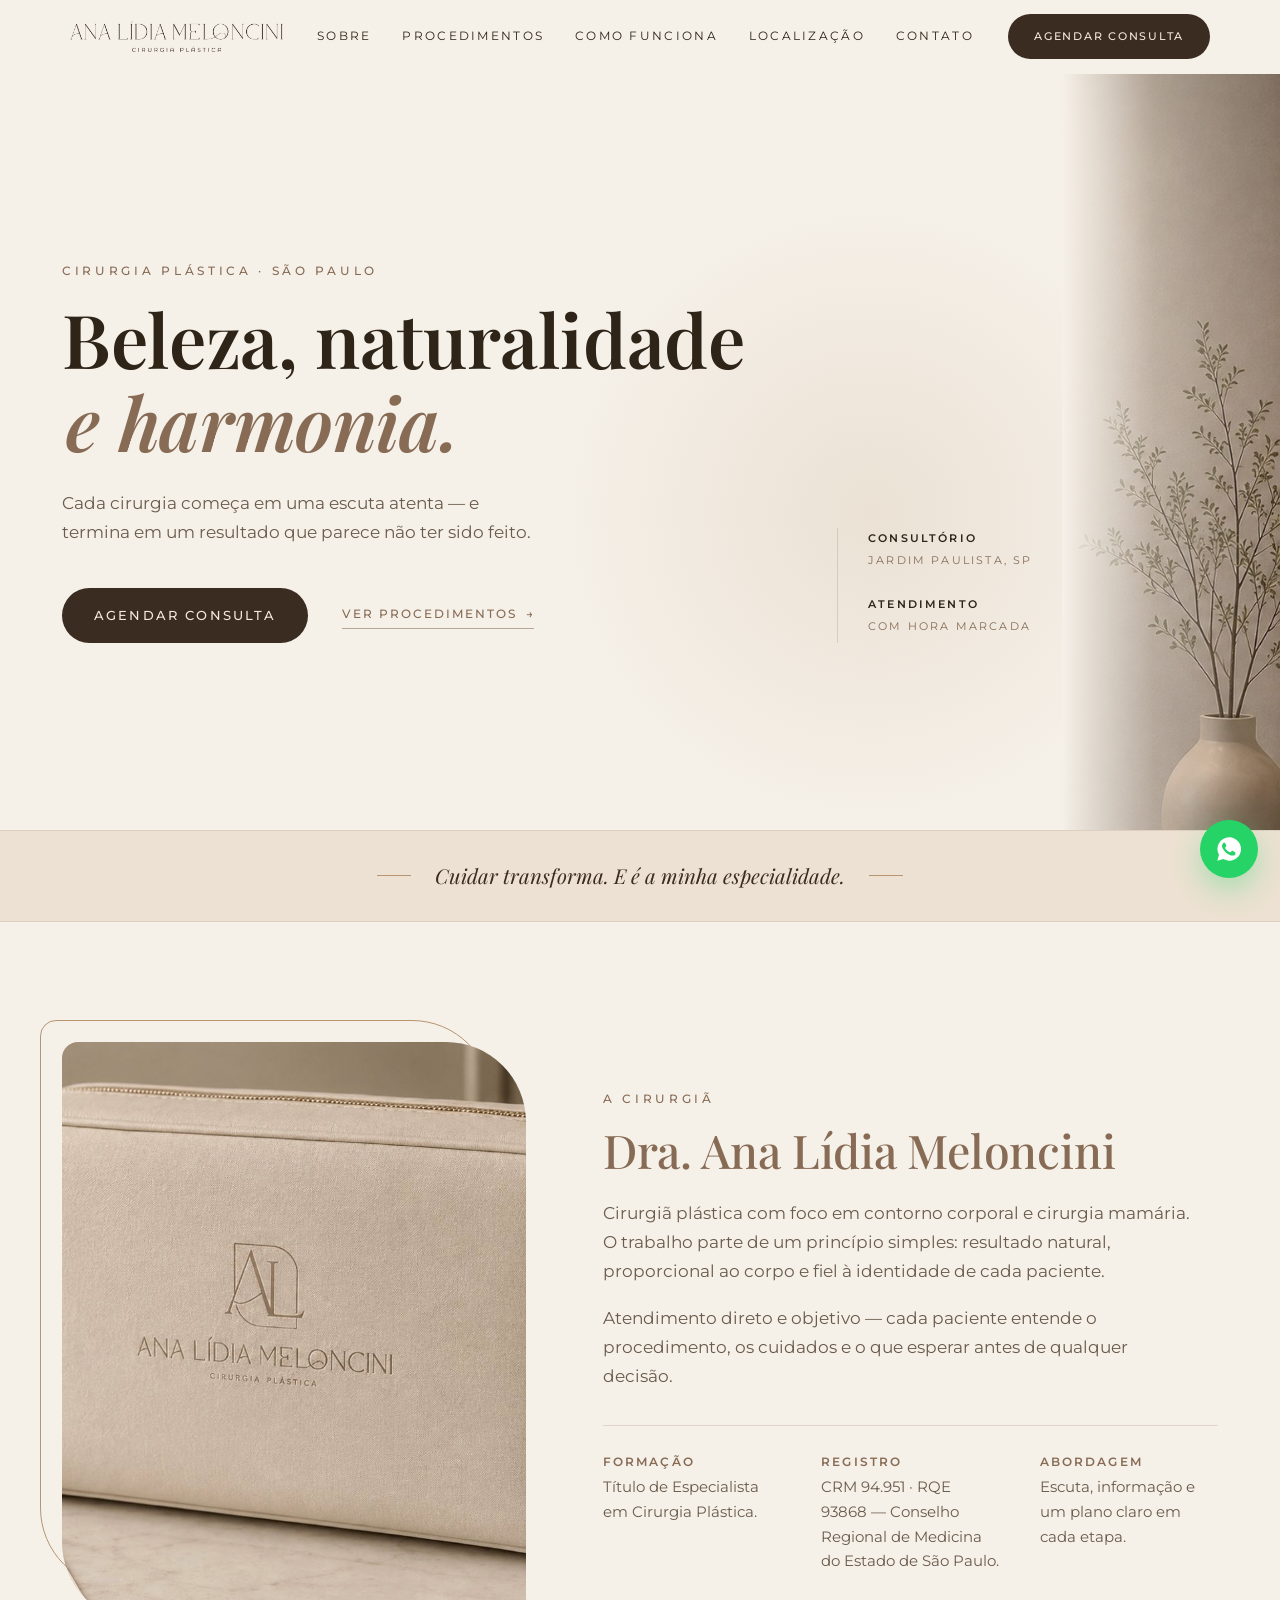
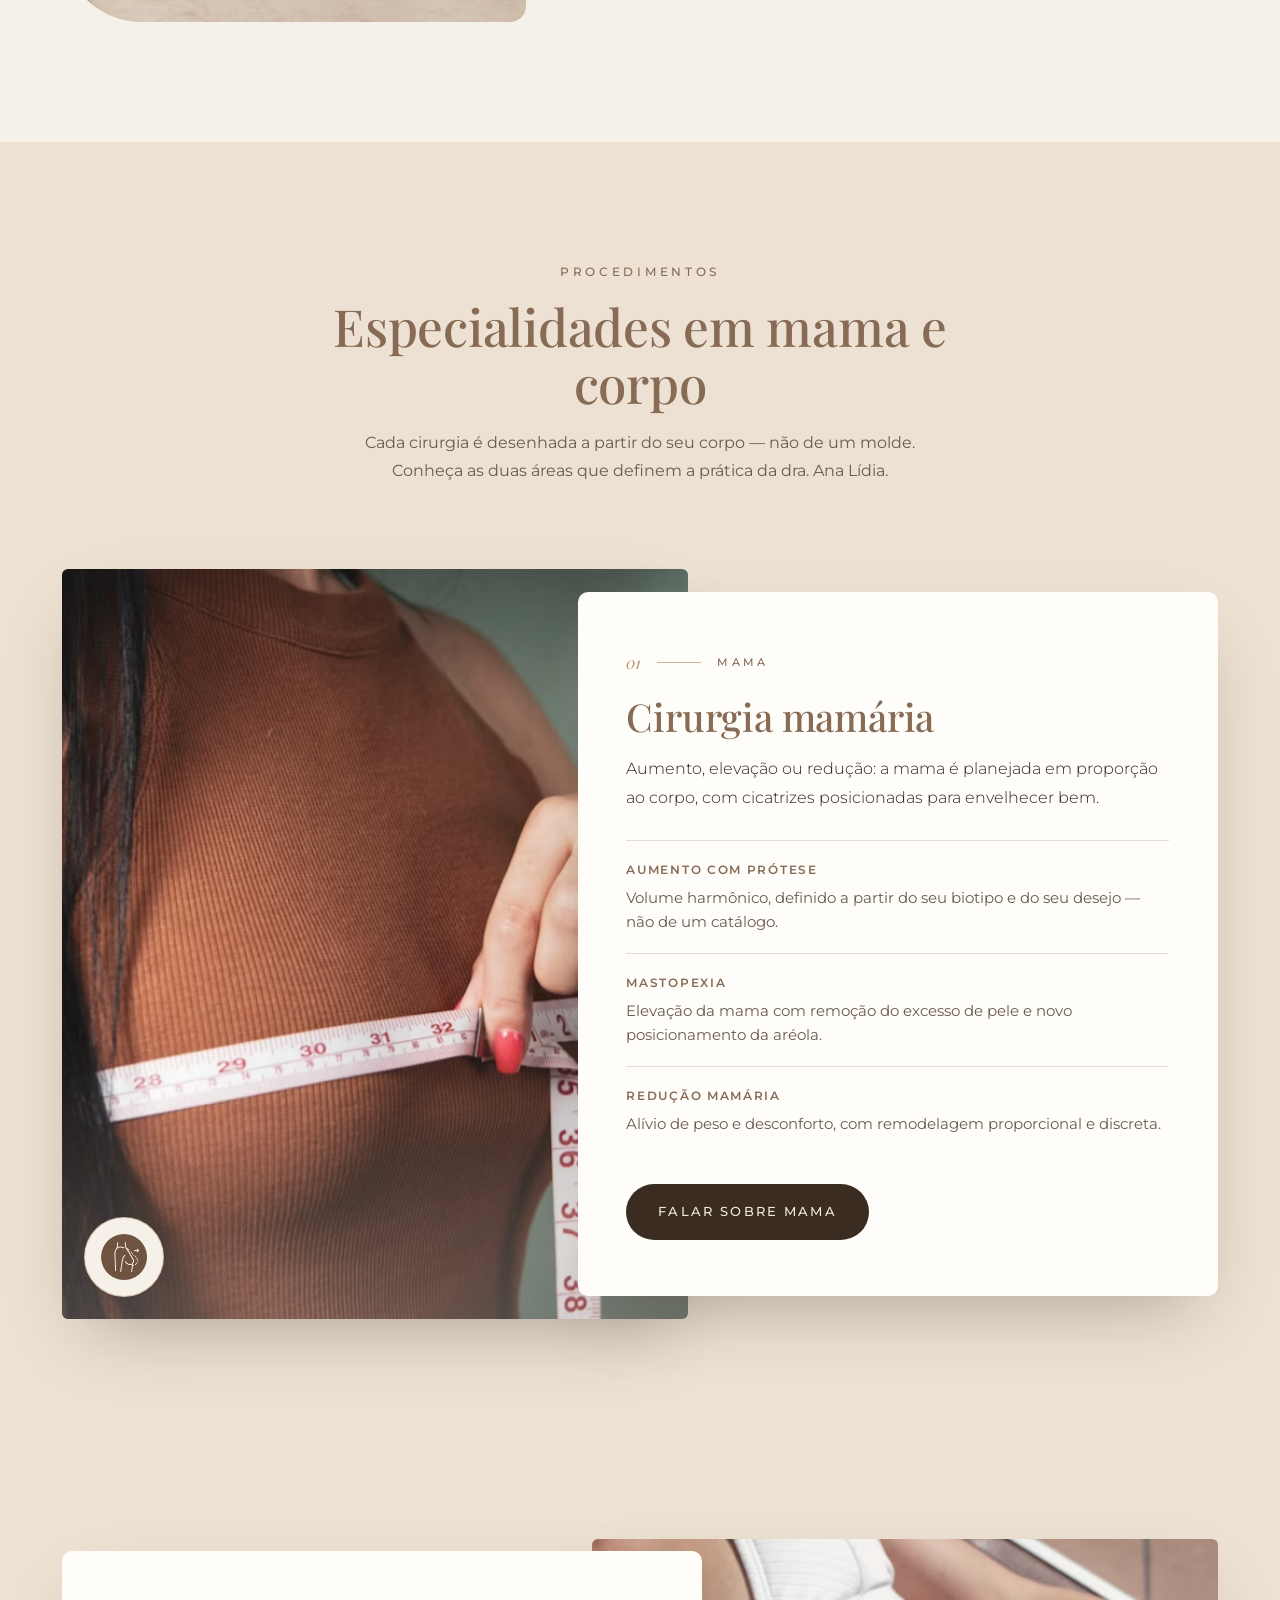
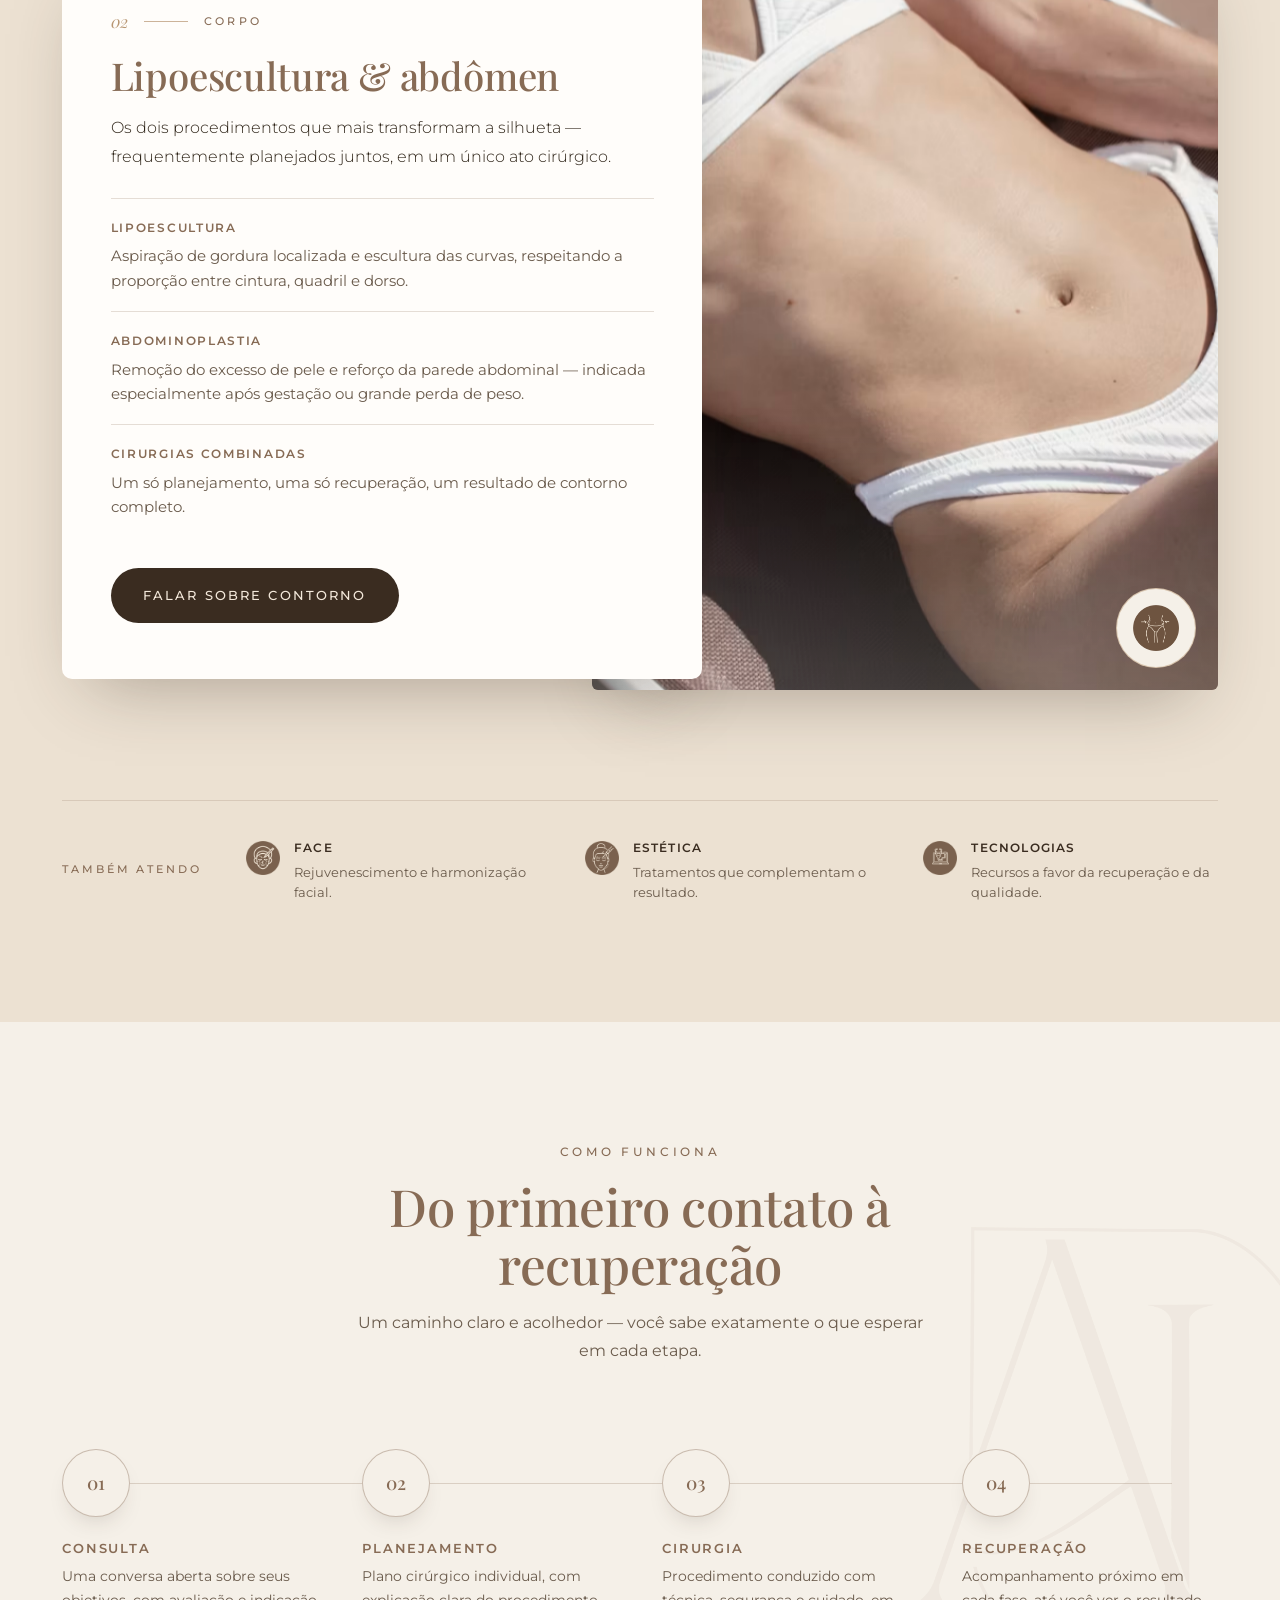
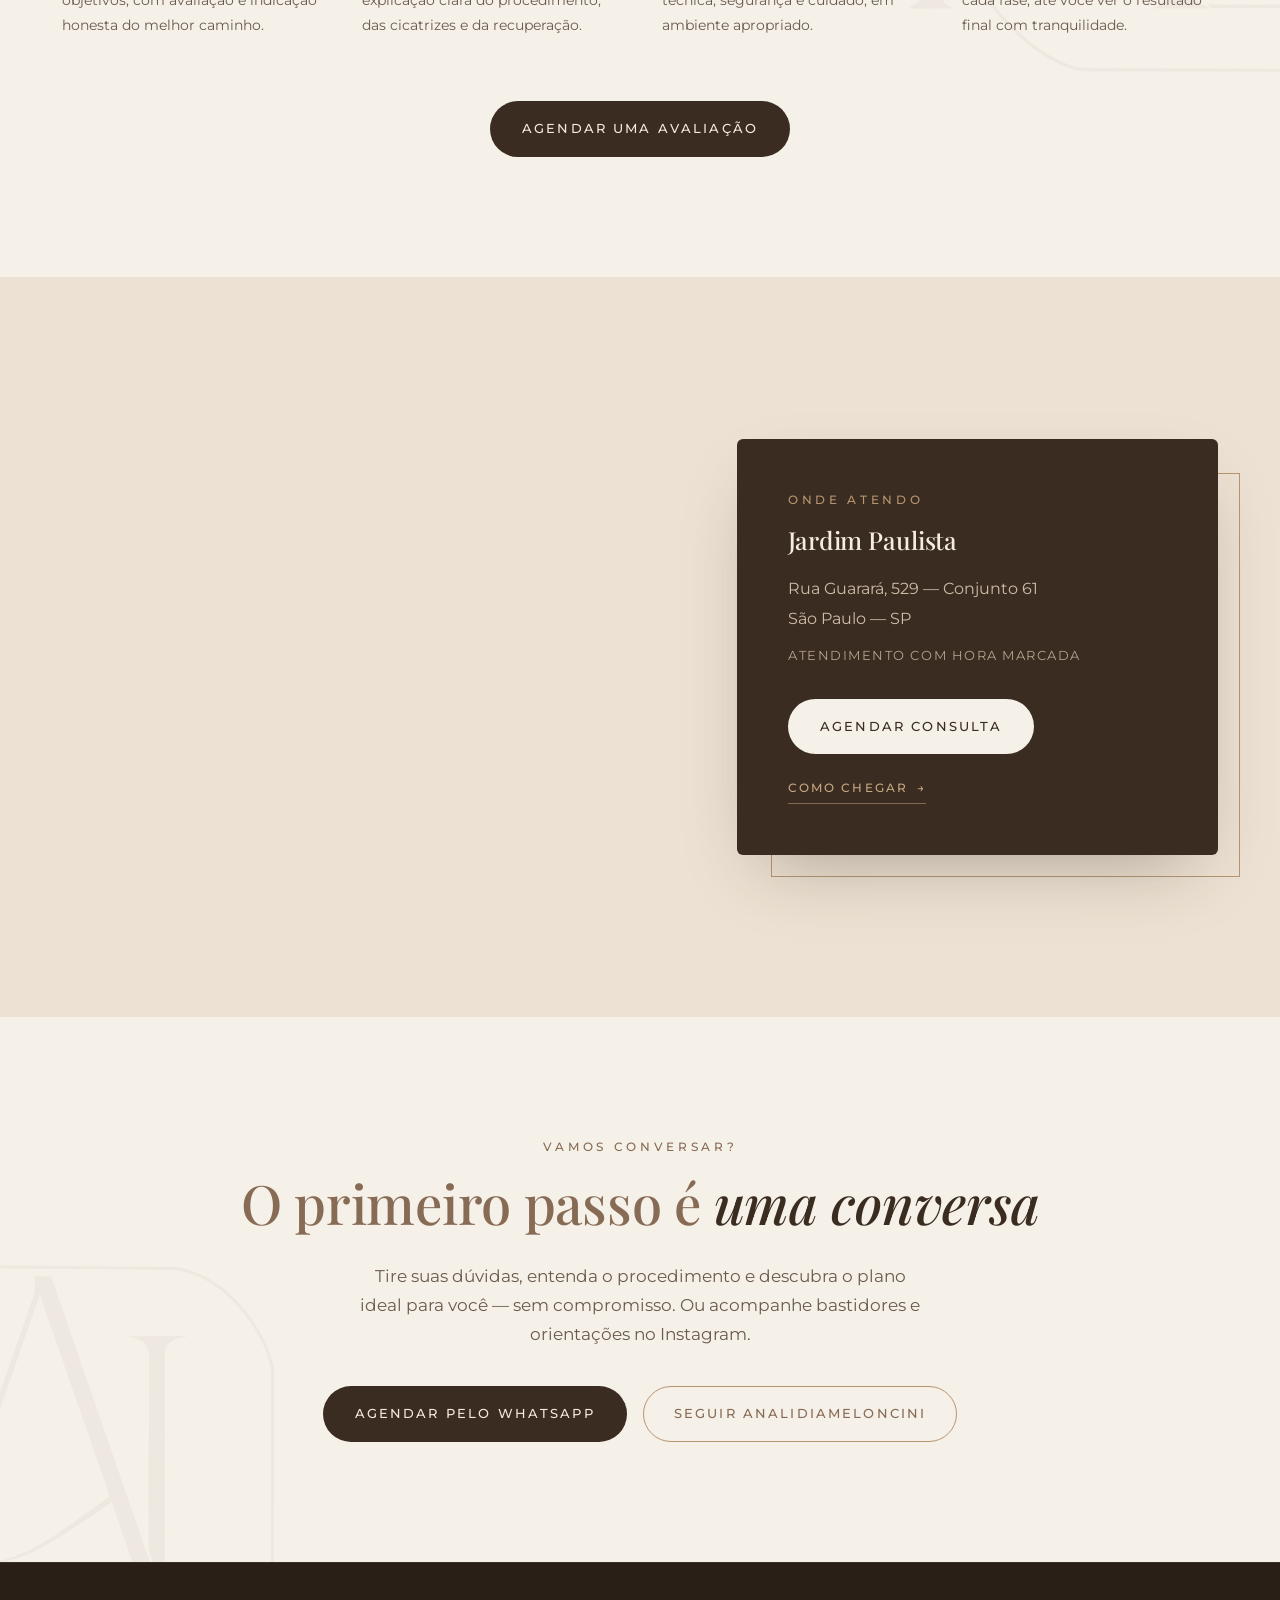
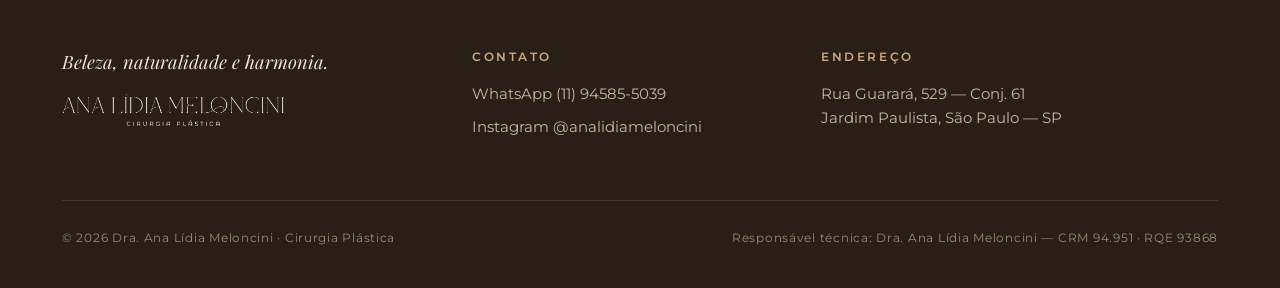
==== index.html @ 3f5dfcae "Adição de imagens" ====
<!DOCTYPE html>
<html lang="pt-BR">
<head>
<meta charset="UTF-8" />
<meta name="viewport" content="width=device-width, initial-scale=1" />
<title>Dra. Ana Lídia Meloncini — Cirurgia Plástica</title>
<meta name="description" content="Cirurgia plástica em São Paulo com foco em naturalidade. Mama, contorno corporal e lipoescultura. Agende sua consulta pelo WhatsApp." />
<meta property="og:title" content="Dra. Ana Lídia Meloncini — Cirurgia Plástica" />
<meta property="og:description" content="Cirurgia mamária, contorno corporal e lipoescultura com naturalidade e harmonia. Jardim Paulista, São Paulo." />

<link rel="preconnect" href="https://fonts.googleapis.com" />
<link rel="preconnect" href="https://fonts.gstatic.com" crossorigin />
<link href="https://fonts.googleapis.com/css2?family=Playfair+Display:ital,wght@0,400;0,500;0,600;1,400;1,500&family=Montserrat:wght@300;400;500;600&display=swap" rel="stylesheet" />

<style>
  /* ============================================================
     PALETA — oficiais + apoio tonal
     cream  #F5F0E8   |   taupe  #876B55   |   espresso  #3A2C20
     linen  #ECE1D2   |   sand   #E3D3C0   |   gold  #B79571
     ============================================================ */
  :root{
    --cream:#F5F0E8;
    --taupe:#876B55;
    --espresso:#3A2C20;
    --espresso-deep:#2A1F16;
    --linen:#ECE1D2;
    --sand:#E3D3C0;
    --gold:#B79571;
    --gold-soft:#CBA981;
    --ink:#2E2418;
    --ink-soft:#6A5B4C;
    --card:#FFFDFA;
    --line:rgba(135,107,85,.22);
    --hairline:rgba(135,107,85,.2);
    --max:1220px;
    --rail:clamp(150px,17vw,250px);
    --serif:"Playfair Display",Georgia,"Times New Roman",serif;
    --sans:"Montserrat","Helvetica Neue",Arial,sans-serif;
    --shadow:0 30px 70px -28px rgba(58,44,32,.38);
  }
  *,*::before,*::after{box-sizing:border-box;margin:0;padding:0}
  html{scroll-behavior:smooth}
  [id]{scroll-margin-top:96px}
  body{
    background:var(--cream);color:var(--ink);
    font-family:var(--sans);font-weight:400;font-size:16.5px;line-height:1.75;
    -webkit-font-smoothing:antialiased;overflow-x:hidden;
  }
  img{max-width:100%;display:block}
  a{color:inherit;text-decoration:none}
  ::selection{background:rgba(183,149,113,.35)}
  h1,h2,h3{font-family:var(--serif);font-weight:500;line-height:1.12;letter-spacing:-.005em}
  .wrap{max-width:var(--max);margin:0 auto;padding:0 32px}
  section{position:relative;padding:120px 0}
  @media(max-width:860px){section{padding:84px 0}}

  /* ---------- Eyebrows & section heads ---------- */
  .eyebrow{
    font-weight:500;font-size:.72rem;letter-spacing:.32em;text-transform:uppercase;
    color:var(--taupe);display:block;margin-bottom:16px;
  }
  .section-head{text-align:center;max-width:680px;margin:0 auto 84px}
  .section-head h2{font-size:clamp(2.1rem,4.4vw,3.2rem);color:var(--taupe);margin-bottom:16px}
  .section-head p{color:var(--ink-soft);font-size:1rem;max-width:54ch;margin:0 auto}

  /* ---------- Botões ---------- */
  .btn{
    display:inline-flex;align-items:center;gap:10px;cursor:pointer;border:0;
    font-family:var(--sans);font-weight:500;font-size:.84rem;letter-spacing:.16em;
    text-transform:uppercase;padding:16px 32px;border-radius:40px;
    transition:background .22s ease,color .22s ease,transform .22s ease,box-shadow .22s ease,border-color .22s ease;
  }
  .btn-primary{background:var(--espresso);color:#F3E8DA}
  .btn-primary:hover{background:var(--espresso-deep);transform:translateY(-2px);box-shadow:0 14px 28px -16px rgba(58,44,32,.5)}
  .btn-primary:focus-visible{outline:3px solid var(--taupe);outline-offset:3px}
  .btn-outline{background:transparent;color:var(--taupe);border:1px solid var(--gold);padding:15px 30px}
  .btn-outline:hover{background:var(--taupe);color:#fff;border-color:var(--taupe)}
  .btn-outline:focus-visible{outline:3px solid var(--espresso);outline-offset:3px}
  .btn-light{background:var(--cream);color:var(--espresso)}
  .btn-light:hover{background:#fff;transform:translateY(-2px)}
  .btn-light:focus-visible{outline:3px solid var(--gold);outline-offset:3px}

  /* ---------- Header (estilo index) ---------- */
  header{
    position:sticky;top:0;z-index:120;
    background:rgba(245,240,232,.86);backdrop-filter:blur(12px);
    border-bottom:1px solid transparent;transition:border-color .3s ease,background .3s ease;
  }
  header.stuck{border-bottom-color:var(--line);background:rgba(245,240,232,.95)}
  .header-inner{
    max-width:var(--max);margin:0 auto;padding:14px clamp(22px,5vw,40px);
    display:flex;align-items:center;justify-content:space-between;gap:24px;
  }
  .brand img{height:clamp(26px,2.4vw,32px);width:auto}
  .nav{display:flex;gap:clamp(20px,2.4vw,34px);align-items:center}
  .nav a{font-size:.72rem;letter-spacing:.2em;text-transform:uppercase;color:var(--ink);padding:8px 0;position:relative}
  .nav a::after{content:"";position:absolute;left:0;bottom:2px;height:1px;width:0;background:var(--taupe);transition:width .28s ease}
  .nav a:hover::after,.nav a:focus-visible::after{width:100%}
  .header-cta{padding:13px 26px;font-size:.68rem}
  .burger{
    display:none;width:44px;height:44px;background:none;border:0;cursor:pointer;
    align-items:center;justify-content:center;flex-direction:column;gap:6px;
  }
  .burger span{display:block;width:22px;height:1px;background:var(--ink);transition:transform .3s ease,opacity .3s ease}
  body.menu-open .burger span:nth-child(1){transform:translateY(3.5px) rotate(45deg)}
  body.menu-open .burger span:nth-child(2){opacity:0}
  body.menu-open .burger span:nth-child(3){transform:translateY(-3.5px) rotate(-45deg)}

  .menu{
    position:fixed;inset:0;z-index:110;background:var(--cream);
    display:flex;flex-direction:column;justify-content:center;gap:6px;
    padding:0 clamp(28px,8vw,60px);
    opacity:0;visibility:hidden;transform:translateY(-12px);
    transition:opacity .32s ease,transform .32s ease,visibility .32s;
  }
  body.menu-open{overflow:hidden}
  body.menu-open .wa{opacity:0;pointer-events:none}
  body.menu-open .menu{opacity:1;visibility:visible;transform:none}
  .menu a{font-family:var(--serif);font-size:2.1rem;color:var(--ink);padding:10px 0;border-bottom:1px solid var(--line)}
  .menu a.btn{
    font-family:var(--sans);font-size:.74rem;border-bottom:0;
    margin-top:34px;align-self:flex-start;color:#F3E9DC;
  }
  @media(max-width:1080px){
    .nav,.header-cta{display:none}
    .burger{display:flex}
  }

  /* ============================================================
     HERO — atenção no headline, foto abrindo, sem CRM competindo
     ============================================================ */
  /* ============================================================
     HERO — tipográfica com faixa de imagem à direita (estilo index)
     ============================================================ */
  .hero{
    padding:clamp(76px,9vw,120px) 0 clamp(76px,9vw,116px);
    min-height:min(84vh,820px);display:flex;align-items:center;overflow:hidden;
  }
  .hero::before{ /* halo quente — ecoa a luz da parede do consultório */
    content:"";position:absolute;right:6%;top:14%;width:52vw;height:52vw;max-width:720px;max-height:720px;
    background:radial-gradient(circle,rgba(183,149,113,.16),transparent 66%);pointer-events:none;
  }
  .hero .wrap{width:100%;position:relative;z-index:2}
  /* reserva espaço para a faixa de imagem apenas onde ela existe */
  @media(min-width:1121px){
    .hero .wrap{padding-right:max(40px,calc(640px + var(--rail) - 50vw))}
  }
  .hero-grid{display:grid;grid-template-columns:1fr auto;gap:clamp(32px,6vw,80px);align-items:end}
  .hero h1{font-size:clamp(2.8rem,5.8vw,4.9rem);font-weight:600;margin-bottom:26px}
  .hero h1 .l2{display:block;padding-left:.06em}
  .hero h1 em{font-style:italic;color:var(--taupe)}
  .hero .lead{font-size:1.05rem;color:var(--ink-soft);max-width:44ch;margin-bottom:40px}
  .hero-actions{display:flex;gap:clamp(20px,3vw,34px);flex-wrap:wrap;align-items:center}
  .hero .link{
    display:inline-flex;align-items:center;gap:9px;font-size:.76rem;font-weight:500;
    letter-spacing:.16em;text-transform:uppercase;color:var(--taupe);
    padding-bottom:4px;border-bottom:1px solid rgba(135,107,85,.55);
    transition:gap .24s ease,color .24s ease;
  }
  .hero .link:hover{gap:15px;color:var(--ink)}
  .hero .link:focus-visible{outline:2px solid var(--taupe);outline-offset:4px}

  .hero-aside{
    display:flex;flex-direction:column;gap:22px;padding-left:30px;
    border-left:1px solid var(--line);align-self:end;padding-bottom:6px;
  }
  .hero-aside div{font-size:.68rem;letter-spacing:.2em;text-transform:uppercase;color:var(--taupe);line-height:2}
  .hero-aside b{display:block;font-weight:600;color:var(--ink)}
  @media(max-width:1080px){.hero-aside{display:none}.hero-grid{grid-template-columns:1fr}}

  .hero-rail{
    position:absolute;right:0;top:0;bottom:0;width:var(--rail);z-index:1;overflow:hidden;
  }
  .hero-rail img{width:100%;height:100%;object-fit:cover;object-position:100% 50%}
  .hero-rail::after{ /* dissolve a faixa no fundo creme */
    content:"";position:absolute;inset:0;
    background:linear-gradient(90deg,var(--cream),rgba(245,240,232,.35) 42%,transparent);
  }
  @media(max-width:1120px){.hero-rail{display:none}}

  /* ============================================================
     FAIXA DE ASSINATURA — manifesto único, não stat bar
     ============================================================ */
  .signature{padding:30px 0;background:var(--linen);border-top:1px solid rgba(135,107,85,.14);border-bottom:1px solid rgba(135,107,85,.14)}
  .signature-inner{display:flex;align-items:center;justify-content:center;gap:24px;text-align:center}
  .signature-inner p{font-family:var(--serif);font-style:italic;font-size:clamp(1.05rem,1.6vw,1.28rem);color:var(--espresso);max-width:48ch;line-height:1.45}
  .signature-mark{flex:none;width:34px;height:1px;background:var(--gold)}
  @media(max-width:640px){
    .signature-inner{flex-direction:column;gap:12px}
    .signature-mark{display:none}
  }

  /* ============================================================
     A CIRURGIÃ
     ============================================================ */
  .about{display:grid;grid-template-columns:0.86fr 1.14fr;gap:clamp(36px,6vw,84px);align-items:center}
  .about-figure{position:relative}
  .about-figure img{width:100%;aspect-ratio:4/5;object-fit:cover;border-radius:1rem 5rem;filter:sepia(.06)}
  .about-figure::before{content:"";position:absolute;left:-22px;top:-22px;right:34px;bottom:34px;border:1px solid var(--gold);border-radius:1rem 5rem;z-index:-1}
  .about-body h2{font-size:clamp(2rem,4vw,2.9rem);color:var(--taupe);margin-bottom:22px}
  .about-body p{color:var(--ink-soft);margin-bottom:18px;max-width:54ch}
  .about-facts{display:grid;grid-template-columns:repeat(3,1fr);gap:26px 40px;margin-top:34px;border-top:1px solid var(--hairline);padding-top:30px}
  .about-facts h3{font-family:var(--sans);font-weight:600;font-size:.74rem;letter-spacing:.18em;text-transform:uppercase;color:var(--taupe);margin-bottom:6px}
  .about-facts p{font-size:.94rem;margin:0;line-height:1.65}
  @media(max-width:820px){
    .about{grid-template-columns:1fr;gap:48px}
    .about-figure{max-width:440px;margin:1rem auto}
    .about-figure img{width:100%;border-radius:1rem 5rem}
    .about-figure::before{left:-14px;top:-14px;right:24px;bottom:24px}
    .about-facts{grid-template-columns:1fr;gap:20px}
  }

  /* ============================================================
     ESPECIALIDADES — composição "em destaque" (Mama e Corpo):
     foto em bloco contido com sombra e o texto dentro de um card
     branco sobrepondo a imagem, como na seção "Em destaque" do
     index4. As duas categorias se espelham. Fecha com "Também atendo".
     ============================================================ */
  .procs-zone{background:var(--linen)}
  .proc{padding:110px 0}
  .proc-grid{display:grid;grid-template-columns:1.18fr 1fr;gap:0;align-items:center}

  .proc-media{position:relative;aspect-ratio:5/6;border-radius:6px;overflow:hidden;box-shadow:var(--shadow)}
  .proc-media .frame{position:absolute;inset:0}
  .proc-media .frame img{position:absolute;inset:-6%;width:112%;height:112%;max-width:none;object-fit:cover;filter:grayscale(.08) sepia(.06);will-change:transform}
  .proc-media::after{content:"";position:absolute;inset:0;background:linear-gradient(180deg,rgba(245,240,232,0) 62%,rgba(245,240,232,.22) 100%)}

  /* Card branco sobre a imagem — texto à direita (Mama) / à esquerda (Corpo) */
  .proc-card{
    background:var(--card);border-radius:10px;position:relative;z-index:3;
    padding:clamp(40px,4.4vw,56px) clamp(30px,3.8vw,50px);
    box-shadow:var(--shadow);
  }
  .proc.img-right .proc-card{margin-left:-110px}
  .proc.img-left  .proc-card{margin-right:-110px}

  .proc-badge{
    position:absolute;z-index:2;bottom:22px;width:80px;height:80px;border-radius:50%;
    background:var(--cream);border:1px solid rgba(183,149,113,.5);box-shadow:var(--shadow);
    display:flex;align-items:center;justify-content:center;
  }
  .proc-badge img{width:46px;height:46px}
  .proc.img-right .proc-badge{left:22px}
  .proc.img-left  .proc-badge{right:22px}

  .proc-kicker{display:flex;align-items:center;gap:16px;margin-bottom:18px}
  .proc-kicker .num{font-family:var(--serif);font-style:italic;font-size:1.05rem;color:var(--gold)}
  .proc-kicker .rule{width:44px;height:1px;background:var(--gold);opacity:.7}
  .proc-kicker .cat{font-size:.7rem;font-weight:500;letter-spacing:.3em;text-transform:uppercase;color:var(--taupe)}
  .proc-card h2{font-size:clamp(1.8rem,3.2vw,2.4rem);color:var(--taupe);margin-bottom:16px}
  .proc-card .lead{color:var(--ink);font-size:1.02rem;font-weight:300;margin-bottom:28px}
  .esp-list{display:grid;gap:0;margin-bottom:30px}
  .esp-item{padding:18px 0;border-top:1px solid var(--line)}
  .esp-item h4{font-family:var(--sans);font-weight:600;font-size:.76rem;letter-spacing:.14em;text-transform:uppercase;color:var(--taupe);margin-bottom:6px}
  .esp-item p{font-size:.92rem;color:var(--ink-soft);line-height:1.66;margin:0}

  /* Espelhamento no desktop: foto à direita, card à esquerda */
  .proc.img-left .proc-grid{grid-template-columns:1fr 1.18fr}
  .proc.img-left .proc-media{grid-column:2;grid-row:1}
  .proc.img-left .proc-card{grid-column:1;grid-row:1}

  @media(max-width:980px){
    .proc{padding:72px 0}
    .proc.img-right .proc-grid,.proc.img-left .proc-grid{grid-template-columns:1fr;gap:30px}
    .proc-media{aspect-ratio:auto;height:clamp(300px,64vw,480px)}
    .proc.img-left .proc-media,.proc.img-left .proc-card{grid-column:auto;grid-row:auto}
    .proc.img-right .proc-card,.proc.img-left .proc-card{margin:0}
    .proc-badge{width:72px;height:72px}
    .proc-badge img{width:40px;height:40px}
  }

  /* Também atendo — uma linha, não uma seção de cards */
  .alsolist{display:grid;grid-template-columns:auto repeat(3,1fr);gap:clamp(22px,4vw,44px);align-items:center;padding:36px 0 0;border-top:1px solid var(--hairline)}
  .alsolist .label{font-size:.7rem;font-weight:500;letter-spacing:.26em;text-transform:uppercase;color:var(--taupe);white-space:nowrap}
  .also{display:flex;gap:14px;align-items:flex-start}
  .also img{width:34px;height:34px;flex:none;margin-top:4px;opacity:.9}
  .also h4{font-family:var(--sans);font-weight:600;font-size:.76rem;letter-spacing:.1em;text-transform:uppercase;color:var(--espresso);margin-bottom:3px}
  .also p{font-size:.82rem;color:var(--ink-soft);line-height:1.55}
  @media(max-width:980px){.alsolist{grid-template-columns:1fr 1fr;gap:26px}.alsolist .label{grid-column:1/-1}}
  @media(max-width:560px){.alsolist{grid-template-columns:1fr}}

  /* ============================================================
     COMO FUNCIONA — jornada da paciente em 4 passos
     ============================================================ */
  .processo{overflow:hidden}
  .processo .mono{position:absolute;right:-90px;top:50%;transform:translateY(-50%);width:460px;opacity:.05;pointer-events:none}
  .steps{display:grid;grid-template-columns:repeat(4,1fr);gap:clamp(24px,3.5vw,44px);position:relative;margin-top:6px}
  .steps::before{content:"";position:absolute;top:34px;left:4%;right:4%;height:1px;background:rgba(135,107,85,.25)}
  .step{position:relative;padding-top:92px}
  .step .n{
    position:absolute;top:0;left:0;width:68px;height:68px;border-radius:50%;
    background:var(--cream);border:1px solid rgba(135,107,85,.4);
    display:flex;align-items:center;justify-content:center;
    font-family:var(--serif);font-weight:500;font-size:1.15rem;color:var(--taupe);
    box-shadow:0 12px 26px -14px rgba(58,44,32,.28);
  }
  .step h3{font-family:var(--sans);font-weight:600;font-size:.82rem;letter-spacing:.14em;text-transform:uppercase;color:var(--taupe);margin-bottom:8px}
  .step p{font-size:.9rem;color:var(--ink-soft);line-height:1.7;max-width:30ch}
  .processo-cta{text-align:center;margin-top:64px}
  @media(max-width:980px){
    .steps{grid-template-columns:repeat(2,1fr);gap:44px 36px}
    .steps::before{display:none}
  }
  @media(max-width:560px){.steps{grid-template-columns:1fr}}

  /* ============================================================
     ONDE ATENDO — card espresso sobre seção clara + mapa
     ============================================================ */
  .place{background:var(--linen);position:relative;z-index:0}
  .place-grid{display:grid;grid-template-columns:1fr minmax(300px,430px);align-items:center}
  .place-card{
    background:var(--espresso);color:#E9DCCC;border-radius:6px;position:relative;
    padding:clamp(38px,4vw,54px);margin-left:clamp(-72px,-4vw,-32px);box-shadow:var(--shadow);
  }
  .place-card::before{
    content:"";position:absolute;left:34px;top:34px;right:-22px;bottom:-22px;
    border:1px solid var(--gold);z-index:-1;pointer-events:none;
  }
  .place-card .eyebrow{color:var(--gold)}
  .place-card h2{color:#F5EDE2;margin-bottom:20px}
  .place-card address{font-style:normal;font-size:1rem;line-height:1.9;color:#CDBCA9;margin-bottom:10px}
  .place-card .hours{font-size:.8rem;letter-spacing:.12em;text-transform:uppercase;color:#B5A390;margin-bottom:32px}
  .place-card .acts{display:flex;gap:24px;flex-wrap:wrap;align-items:center}
  .place-card .link{
    display:inline-flex;align-items:center;gap:9px;font-size:.72rem;font-weight:500;
    letter-spacing:.18em;text-transform:uppercase;color:#C6A882;
    padding-bottom:4px;border-bottom:1px solid rgba(198,168,130,.5);
    transition:gap .24s ease,color .24s ease,border-color .24s ease;
  }
  .place-card .link:hover{gap:15px;color:#F5EDE2}
  .place-map{height:clamp(380px,42vw,500px);border-radius:6px;overflow:hidden}
  .place-map iframe{width:100%;height:100%;border:0;filter:grayscale(.5) sepia(.16) contrast(.96)}
  @media(max-width:920px){
    .place-grid{grid-template-columns:1fr}
    .place-card{margin:-40px 0 0;position:relative}
    .place-map{height:340px}
  }

  /* ============================================================
     CONTATO — WhatsApp e Instagram reunidos; monograma ao fundo,
     bordão com destaque e o @ logo abaixo do título
     ============================================================ */
  .contato{text-align:center;overflow:hidden}
  .contato .mono{position:absolute;left:-90px;bottom:-110px;width:420px;opacity:.05;pointer-events:none}
  .contato h2{font-size:clamp(2.2rem,4.6vw,3.4rem);color:var(--taupe);margin-bottom:14px}
  .contato h2 em{font-style:italic;color:var(--espresso)}
  .contato p{color:var(--ink-soft);max-width:52ch;margin:28px auto 38px}
  .cta-actions{display:flex;gap:16px;flex-wrap:wrap;justify-content:center}

  /* ============================================================
     FOOTER
     ============================================================ */
  footer{background:var(--espresso-deep);color:#D9C9B6;padding:84px 0 40px;border-top:1px solid rgba(255,255,255,.08)}
  .foot{display:grid;grid-template-columns:1.2fr 1fr 1.3fr;gap:44px;margin-bottom:52px}
  .foot .foot-brand p{font-family:var(--serif);font-style:italic;font-size:1.15rem;color:#EFE3D4;margin-bottom:18px}
  .foot img.flogo{height:32px;width:auto}
  .foot h4{font-family:var(--sans);font-weight:600;font-size:.72rem;letter-spacing:.22em;text-transform:uppercase;color:var(--gold-soft);margin-bottom:16px}
  .foot a,.foot p{display:block;font-size:.92rem;color:#C9B6A1;margin-bottom:9px;line-height:1.6}
  .foot a:hover{color:#fff}
  .foot-bottom{border-top:1px solid rgba(255,255,255,.12);padding-top:26px;display:flex;justify-content:space-between;gap:14px;flex-wrap:wrap;font-size:.76rem;color:#9A8874;letter-spacing:.06em}
  @media(max-width:720px){.foot{grid-template-columns:1fr;gap:32px}}

  /* ============================================================
     WHATSAPP sticky
     ============================================================ */
  .wa{
    position:fixed;right:22px;bottom:22px;z-index:200;
    display:flex;align-items:center;justify-content:center;
    width:58px;height:58px;border-radius:50%;
    background:#25D366;color:#fff;
    box-shadow:0 12px 28px rgba(37,211,102,.32);
    transition:transform .25s ease,background .25s ease;
  }
  .wa:hover{transform:translateY(-2px);background:#1EBE5B}
  .wa:focus-visible{outline:3px solid rgba(37,211,102,.45);outline-offset:3px}
  .wa svg{width:28px;height:28px}

  /* ============================================================
     Reveal + reduced motion
     ============================================================ */
  .reveal{opacity:0;transform:translateY(28px);transition:opacity .8s ease,transform .8s ease}
  .reveal.in{opacity:1;transform:none}
  .reveal.d1{transition-delay:.09s}
  .reveal.d2{transition-delay:.18s}
  .reveal.d3{transition-delay:.27s}
  @media(prefers-reduced-motion:reduce){
    .reveal{opacity:1;transform:none;transition:none}
    html{scroll-behavior:auto}
    .proc-card{transition:none}
  }
</style>
</head>
<body id="topo">

<header id="hd">
  <div class="header-inner">
    <a class="brand" href="#topo" aria-label="Dra. Ana Lídia Meloncini — Cirurgia Plástica">
      <img src="assets/logo_wordmark_espresso.png" width="1600" height="231" alt="Ana Lídia Meloncini — Cirurgia Plástica" />
    </a>
    <nav class="nav" aria-label="Principal">
      <a href="#sobre">Sobre</a>
      <a href="#procedimentos">Procedimentos</a>
      <a href="#processo">Como funciona</a>
      <a href="#localizacao">Localização</a>
      <a href="#contato">Contato</a>
    </nav>
    <a class="btn btn-primary header-cta" href="https://wa.me/5511945855039" target="_blank" rel="noopener">Agendar consulta</a>
    <button class="burger" id="burger" aria-label="Abrir menu" aria-expanded="false" aria-controls="menu">
      <span></span><span></span><span></span>
    </button>
  </div>
</header>

<nav class="menu" id="menu" aria-label="Menu móvel">
  <a href="#sobre">Sobre</a>
  <a href="#procedimentos">Procedimentos</a>
  <a href="#processo">Como funciona</a>
  <a href="#localizacao">Localização</a>
  <a href="#contato">Contato</a>
  <a class="btn btn-primary" href="https://wa.me/5511945855039" target="_blank" rel="noopener">Agendar consulta</a>
</nav>

<main>

  <!-- ========================= HERO ========================= -->
  <section class="hero">
    <div class="hero-rail" aria-hidden="true">
      <img src="assets/ambiente-recepcao.jpg" width="1402" height="910" alt="" />
    </div>

    <div class="wrap">
      <div class="hero-grid">
        <div>
          <span class="eyebrow reveal">Cirurgia Plástica · <span style="white-space:nowrap">São Paulo</span></span>
          <h1 class="reveal">Beleza, naturalidade<span class="l2"><em>e harmonia.</em></span></h1>
          <p class="lead reveal">Cada cirurgia começa em uma escuta atenta — e termina em um resultado que parece não ter sido feito.</p>
          <div class="hero-actions reveal">
            <a class="btn btn-primary" href="https://wa.me/5511945855039" target="_blank" rel="noopener">Agendar consulta</a>
            <a class="link" href="#procedimentos">Ver procedimentos <span aria-hidden="true">→</span></a>
          </div>
        </div>
        <aside class="hero-aside reveal">
          <div><b>Consultório</b>Jardim Paulista, SP</div>
          <div><b>Atendimento</b>Com hora marcada</div>
        </aside>
      </div>
    </div>
  </section>

  <!-- ================ FAIXA DE ASSINATURA =================== -->
  <section class="signature">
    <div class="wrap">
      <div class="signature-inner reveal">
        <span class="signature-mark" aria-hidden="true"></span>
        <p>Cuidar transforma. E é a minha especialidade.</p>
        <span class="signature-mark" aria-hidden="true"></span>
      </div>
    </div>
  </section>

  <!-- ====================== A CIRURGIÃ ====================== -->
  <section id="sobre">
    <div class="wrap">
      <div class="about reveal">
        <figure class="about-figure">
          <img src="assets/brand-necessaire.jpg" alt="Detalhe do universo da marca da Dra. Ana Lídia" />
        </figure>
        <div class="about-body">
          <span class="eyebrow">A cirurgiã</span>
          <h2>Dra. Ana Lídia Meloncini</h2>
          <p>Cirurgiã plástica com foco em contorno corporal e cirurgia mamária. O trabalho parte de um princípio simples: resultado natural, proporcional ao corpo e fiel à identidade de cada paciente.</p>
          <p>Atendimento direto e objetivo — cada paciente entende o procedimento, os cuidados e o que esperar antes de qualquer decisão.</p>
          <div class="about-facts">
            <div>
              <h3>Formação</h3>
              <p>Título de Especialista em Cirurgia Plástica.</p>
            </div>
            <div>
              <h3>Registro</h3>
              <p>CRM 94.951 · RQE 93868 — Conselho Regional de Medicina do Estado de São Paulo.</p>
            </div>
            <div>
              <h3>Abordagem</h3>
              <p>Escuta, informação e um plano claro em cada etapa.</p>
            </div>
          </div>
        </div>
      </div>
    </div>
  </section>

  <!-- =================== PROCEDIMENTOS ====================== -->
  <div id="procedimentos" class="procs-zone">
    <section style="padding-bottom:0">
      <div class="wrap">
        <div class="section-head reveal">
          <span class="eyebrow">Procedimentos</span>
          <h2>Especialidades em mama e corpo</h2>
          <p>Cada cirurgia é desenhada a partir do seu corpo — não de um molde. Conheça as duas áreas que definem a prática da dra. Ana Lídia.</p>
        </div>
      </div>
    </section>

    <!-- Mama (parte 01) — card branco de texto sobre a foto -->
    <section class="proc img-right" style="padding-top:0">
      <div class="wrap">
        <div class="proc-grid">
          <div class="proc-media reveal d1">
            <div class="frame"><img src="assets/photo-1769029271063-64e3084529f2.avif" alt="Imagem de referência para cirurgia mamária" /></div>
            <span class="proc-badge"><img src="assets/ico_mama.png" alt="Ícone da categoria Mama" /></span>
          </div>
          <div class="proc-card reveal">
            <div class="proc-kicker"><span class="num">01</span><span class="rule"></span><span class="cat">Mama</span></div>
            <h2>Cirurgia mamária</h2>
            <p class="lead">Aumento, elevação ou redução: a mama é planejada em proporção ao corpo, com cicatrizes posicionadas para envelhecer bem.</p>
            <div class="esp-list">
              <div class="esp-item">
                <h4>Aumento com prótese</h4>
                <p>Volume harmônico, definido a partir do seu biotipo e do seu desejo — não de um catálogo.</p>
              </div>
              <div class="esp-item">
                <h4>Mastopexia</h4>
                <p>Elevação da mama com remoção do excesso de pele e novo posicionamento da aréola.</p>
              </div>
              <div class="esp-item">
                <h4>Redução mamária</h4>
                <p>Alívio de peso e desconforto, com remodelagem proporcional e discreta.</p>
              </div>
            </div>
            <a class="btn btn-primary" href="https://wa.me/5511945855039?text=Tenho%20interesse%20em%20cirurgia%20de%20mama" target="_blank" rel="noopener">Falar sobre mama</a>
          </div>
        </div>
      </div>
    </section>

    <!-- Corpo (parte 02) — card branco de texto sobre a foto, espelhado -->
    <section class="proc img-left">
      <div class="wrap">
        <div class="proc-grid">
          <div class="proc-media reveal d1">
            <div class="frame"><img src="assets/photo-1777900201261-bed34749d294.avif" alt="Imagem de referência para contorno corporal" /></div>
            <span class="proc-badge"><img src="assets/ico_lipoescultura.png" alt="Ícone da categoria Lipoescultura" /></span>
          </div>
          <div class="proc-card reveal">
            <div class="proc-kicker"><span class="num">02</span><span class="rule"></span><span class="cat">Corpo</span></div>
            <h2>Lipoescultura &amp; abdômen</h2>
            <p class="lead">Os dois procedimentos que mais transformam a silhueta — frequentemente planejados juntos, em um único ato cirúrgico.</p>
            <div class="esp-list">
              <div class="esp-item">
                <h4>Lipoescultura</h4>
                <p>Aspiração de gordura localizada e escultura das curvas, respeitando a proporção entre cintura, quadril e dorso.</p>
              </div>
              <div class="esp-item">
                <h4>Abdominoplastia</h4>
                <p>Remoção do excesso de pele e reforço da parede abdominal — indicada especialmente após gestação ou grande perda de peso.</p>
              </div>
              <div class="esp-item">
                <h4>Cirurgias combinadas</h4>
                <p>Um só planejamento, uma só recuperação, um resultado de contorno completo.</p>
              </div>
            </div>
            <a class="btn btn-primary" href="https://wa.me/5511945855039?text=Tenho%20interesse%20em%20lipoescultura%20ou%20abdominoplastia" target="_blank" rel="noopener">Falar sobre contorno</a>
          </div>
        </div>
      </div>
    </section>

    <!-- Também atendo — uma linha, em vez de uma seção de cards repetida -->
    <section style="padding-top:0">
      <div class="wrap">
        <div class="alsolist reveal">
          <span class="label">Também atendo</span>
          <a class="also" href="https://wa.me/5511945855039?text=Tenho%20interesse%20em%20procedimentos%20de%20face" target="_blank" rel="noopener">
            <img src="assets/ico_face.png" alt="Ícone Face" />
            <div><h4>Face</h4><p>Rejuvenescimento e harmonização facial.</p></div>
          </a>
          <a class="also" href="https://wa.me/5511945855039?text=Tenho%20interesse%20em%20est%C3%A9tica" target="_blank" rel="noopener">
            <img src="assets/ico_estetica.png" alt="Ícone Estética" />
            <div><h4>Estética</h4><p>Tratamentos que complementam o resultado.</p></div>
          </a>
          <a class="also" href="https://wa.me/5511945855039?text=Quero%20saber%20sobre%20as%20tecnologias%20utilizadas" target="_blank" rel="noopener">
            <img src="assets/ico_tecnologias.png" alt="Ícone Tecnologias" />
            <div><h4>Tecnologias</h4><p>Recursos a favor da recuperação e da qualidade.</p></div>
          </a>
        </div>
      </div>
    </section>
  </div>

  <!-- ==================== COMO FUNCIONA ===================== -->
  <section id="processo" class="processo">
    <img class="mono" src="assets/logo_monogram_brown.png" alt="" aria-hidden="true" />
    <div class="wrap">
      <div class="section-head reveal">
        <span class="eyebrow">Como funciona</span>
        <h2>Do primeiro contato à recuperação</h2>
        <p>Um caminho claro e acolhedor — você sabe exatamente o que esperar em cada etapa.</p>
      </div>
      <div class="steps reveal">
        <div class="step">
          <span class="n">01</span>
          <h3>Consulta</h3>
          <p>Uma conversa aberta sobre seus objetivos, com avaliação e indicação honesta do melhor caminho.</p>
        </div>
        <div class="step">
          <span class="n">02</span>
          <h3>Planejamento</h3>
          <p>Plano cirúrgico individual, com explicação clara do procedimento, das cicatrizes e da recuperação.</p>
        </div>
        <div class="step">
          <span class="n">03</span>
          <h3>Cirurgia</h3>
          <p>Procedimento conduzido com técnica, segurança e cuidado, em ambiente apropriado.</p>
        </div>
        <div class="step">
          <span class="n">04</span>
          <h3>Recuperação</h3>
          <p>Acompanhamento próximo em cada fase, até você ver o resultado final com tranquilidade.</p>
        </div>
      </div>
      <div class="processo-cta reveal">
        <a class="btn btn-primary" href="https://wa.me/5511945855039" target="_blank" rel="noopener">Agendar uma avaliação</a>
      </div>
    </div>
  </section>

  <!-- ===================== ONDE ATENDO ====================== -->
  <section id="localizacao" class="place">
    <div class="wrap">
      <div class="place-grid reveal">
        <div class="place-map">
          <iframe title="Mapa — Rua Guarará, 529, Jardim Paulista, São Paulo" loading="lazy" src="https://www.google.com/maps?q=Rua%20Guarar%C3%A1%20529%20Jardim%20Paulista%20S%C3%A3o%20Paulo&output=embed"></iframe>
        </div>
        <div class="place-card">
          <span class="eyebrow">Onde atendo</span>
          <h2>Jardim Paulista</h2>
          <address>
            Rua Guarará, 529 — Conjunto 61<br />
            São Paulo — SP
          </address>
          <p class="hours">Atendimento com hora marcada</p>
          <div class="acts">
            <a class="btn btn-light" href="https://wa.me/5511945855039" target="_blank" rel="noopener">Agendar consulta</a>
            <a class="link" href="https://www.google.com/maps/search/?api=1&query=Rua+Guarar%C3%A1+529+Jardim+Paulista+S%C3%A3o+Paulo" target="_blank" rel="noopener">Como chegar <span aria-hidden="true">→</span></a>
          </div>
        </div>
        </div>
    </div>
  </section>

  <!-- ======================= CONTATO ======================== -->
  <section id="contato" class="contato">
    <img class="mono" src="assets/logo_monogram_brown.png" alt="" aria-hidden="true" />
    <div class="wrap">
      <div class="reveal">
        <span class="eyebrow">Vamos conversar?</span>
        <h2>O primeiro passo é <em>uma conversa</em></h2>
        <p>Tire suas dúvidas, entenda o procedimento e descubra o plano ideal para você — sem compromisso. Ou acompanhe bastidores e orientações no Instagram.</p>
        <div class="cta-actions">
          <a class="btn btn-primary" href="https://wa.me/5511945855039" target="_blank" rel="noopener">Agendar pelo WhatsApp</a>
          <a class="btn btn-outline" href="https://instagram.com/analidiameloncini" target="_blank" rel="noopener">Seguir analidiameloncini</a>
        </div>
      </div>
    </div>
  </section>

</main>

<!-- ======================== FOOTER ========================= -->
<footer>
  <div class="wrap">
    <div class="foot">
      <div class="foot-brand">
        <p>Beleza, naturalidade e harmonia.</p>
        <img class="flogo" src="assets/logo_wordmark_cream.png" alt="Ana Lídia Meloncini — Cirurgia Plástica" />
      </div>
      <div>
        <h4>Contato</h4>
        <a href="https://wa.me/5511945855039" target="_blank" rel="noopener">WhatsApp (11) 94585-5039</a>
        <a href="https://instagram.com/analidiameloncini" target="_blank" rel="noopener">Instagram @analidiameloncini</a>
      </div>
      <div>
        <h4>Endereço</h4>
        <p>Rua Guarará, 529 — Conj. 61<br>Jardim Paulista, São Paulo — SP</p>
      </div>
    </div>
    <div class="foot-bottom">
      <span>© <span id="yr"></span> Dra. Ana Lídia Meloncini · Cirurgia Plástica</span>
      <span>Responsável técnica: Dra. Ana Lídia Meloncini — CRM 94.951 · RQE 93868</span>
    </div>
  </div>
</footer>

<a class="wa" id="wa" href="https://wa.me/5511945855039" target="_blank" rel="noopener" aria-label="Agendar consulta pelo WhatsApp">
  <svg viewBox="0 0 24 24" fill="currentColor" aria-hidden="true"><path d="M12 2a10 10 0 00-8.6 15L2 22l5.2-1.4A10 10 0 1012 2zm5.8 14.2c-.2.7-1.4 1.3-2 1.4-.5.1-1.2.1-1.9-.1-.4-.1-1-.3-1.7-.6-3-1.3-4.9-4.3-5-4.5-.2-.2-1.2-1.6-1.2-3s.7-2.1 1-2.4c.2-.3.5-.4.7-.4h.5c.2 0 .4 0 .6.5l.8 2c.1.2.1.4 0 .5l-.4.6-.3.3c-.2.2-.3.4-.2.7.2.3.8 1.3 1.7 2.1 1.2 1 2.1 1.4 2.4 1.5.3.1.5.1.7-.1l.8-1c.2-.2.4-.2.6-.1l2 .9c.3.2.5.3.5.4.1.2.1.7-.1 1.2z"/></svg>
</a>

<script>
  document.getElementById('yr').textContent = new Date().getFullYear();
  var reduce = window.matchMedia('(prefers-reduced-motion: reduce)').matches;

  // Menu móvel (estilo index)
  var burger = document.getElementById('burger');
  var menu = document.getElementById('menu');
  function setMenu(open){
    document.body.classList.toggle('menu-open', open);
    burger.setAttribute('aria-expanded', open ? 'true' : 'false');
    burger.setAttribute('aria-label', open ? 'Fechar menu' : 'Abrir menu');
  }
  burger.addEventListener('click', function(){
    setMenu(!document.body.classList.contains('menu-open'));
  });
  menu.addEventListener('click', function(e){ if(e.target.tagName === 'A') setMenu(false); });
  document.addEventListener('keydown', function(e){ if(e.key === 'Escape') setMenu(false); });

  // Header — borda ao rolar
  var hdr = document.getElementById('hd');
  window.addEventListener('scroll', function(){
    hdr.classList.toggle('stuck', window.scrollY > 8);
  }, {passive:true});

  // Reveal
  var io = new IntersectionObserver(function(es){
    es.forEach(function(e){ if(e.isIntersecting){ e.target.classList.add('in'); io.unobserve(e.target); } });
  },{threshold:.12});
  document.querySelectorAll('.reveal').forEach(function(el){ io.observe(el); });

  // Parallax suave — fotos dos procedimentos
  var pxEls = [];
  if(!reduce){
    document.querySelectorAll('.proc-media .frame img').forEach(function(img){ pxEls.push({el:img, k:0.05}); });
    window.addEventListener('scroll', function(){
      var vh = window.innerHeight;
      pxEls.forEach(function(p){
        var r = p.el.getBoundingClientRect();
        if(r.bottom > 0 && r.top < vh){
          var offset = (r.top + r.height/2 - vh/2) * -p.k;
          p.el.style.transform = 'translateY(' + offset.toFixed(1) + 'px)';
        }
      });
    }, {passive:true});
  }
</script>

</body>
</html>
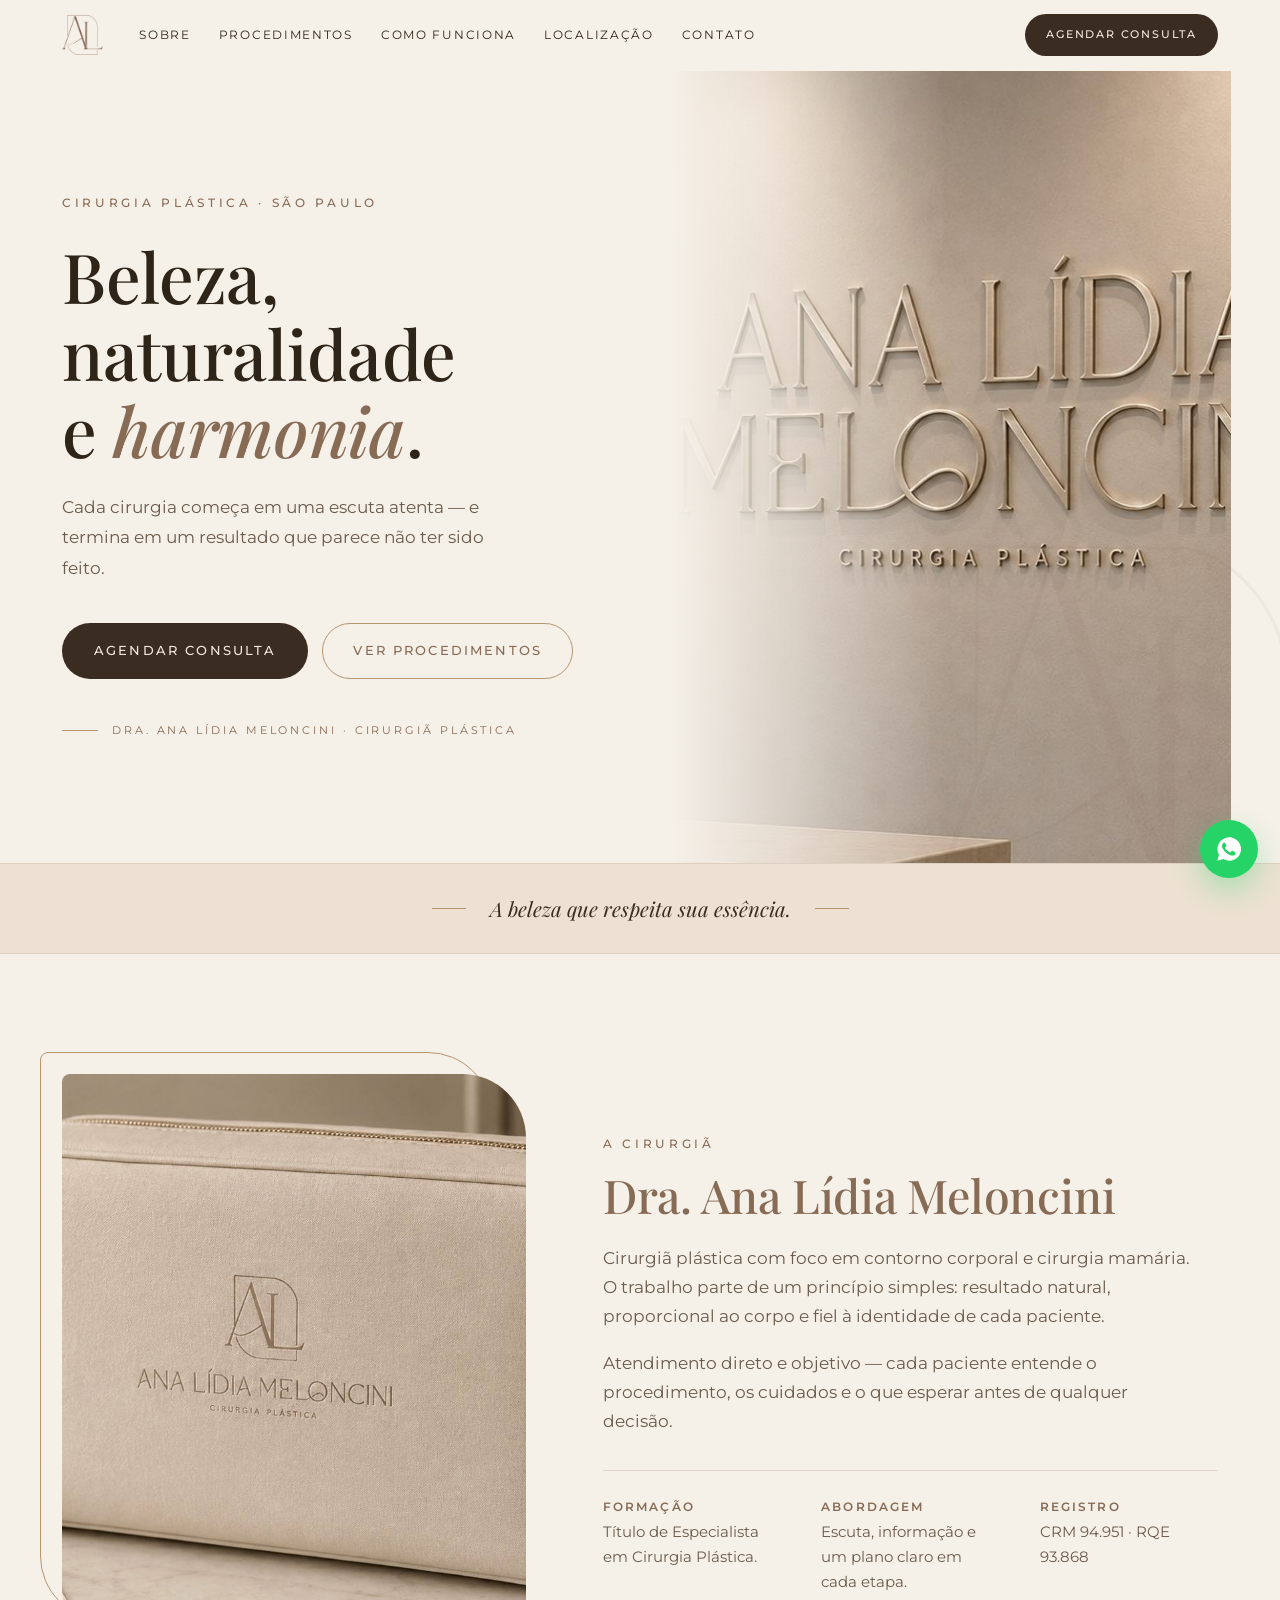
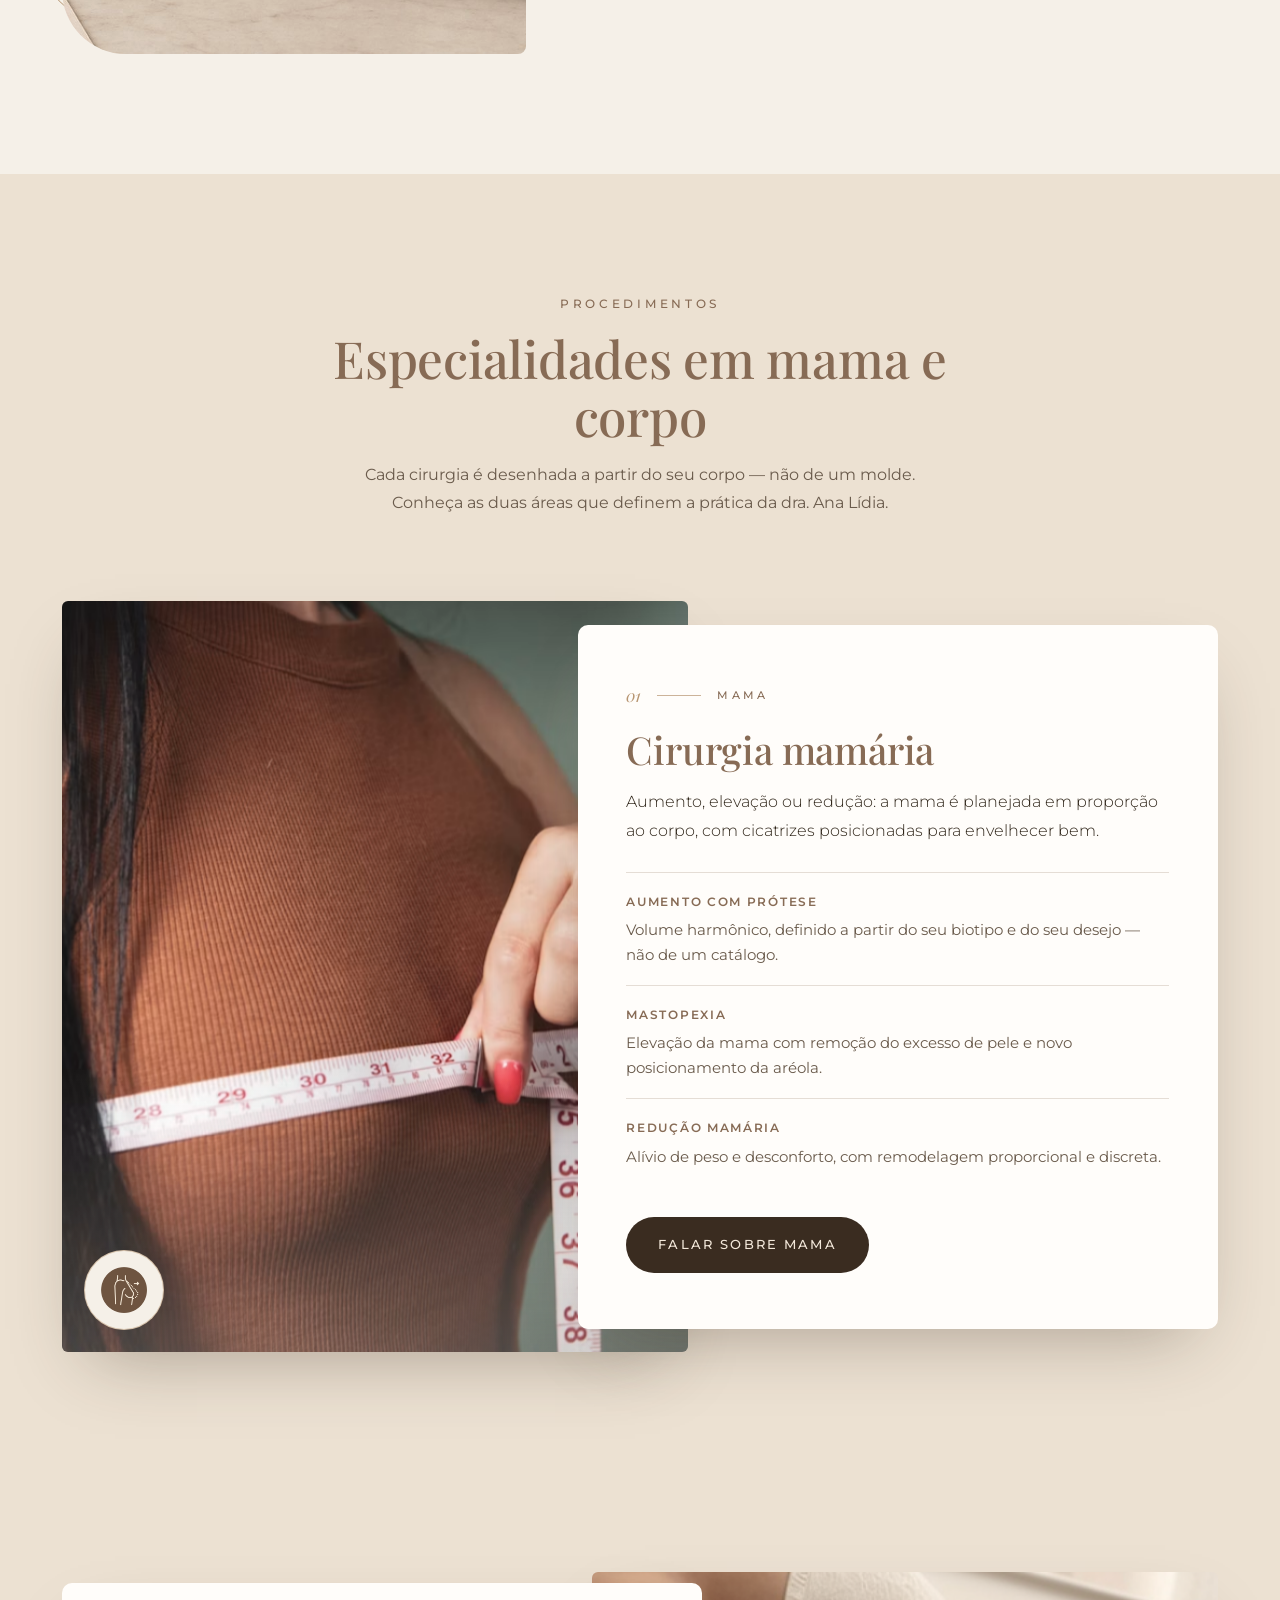
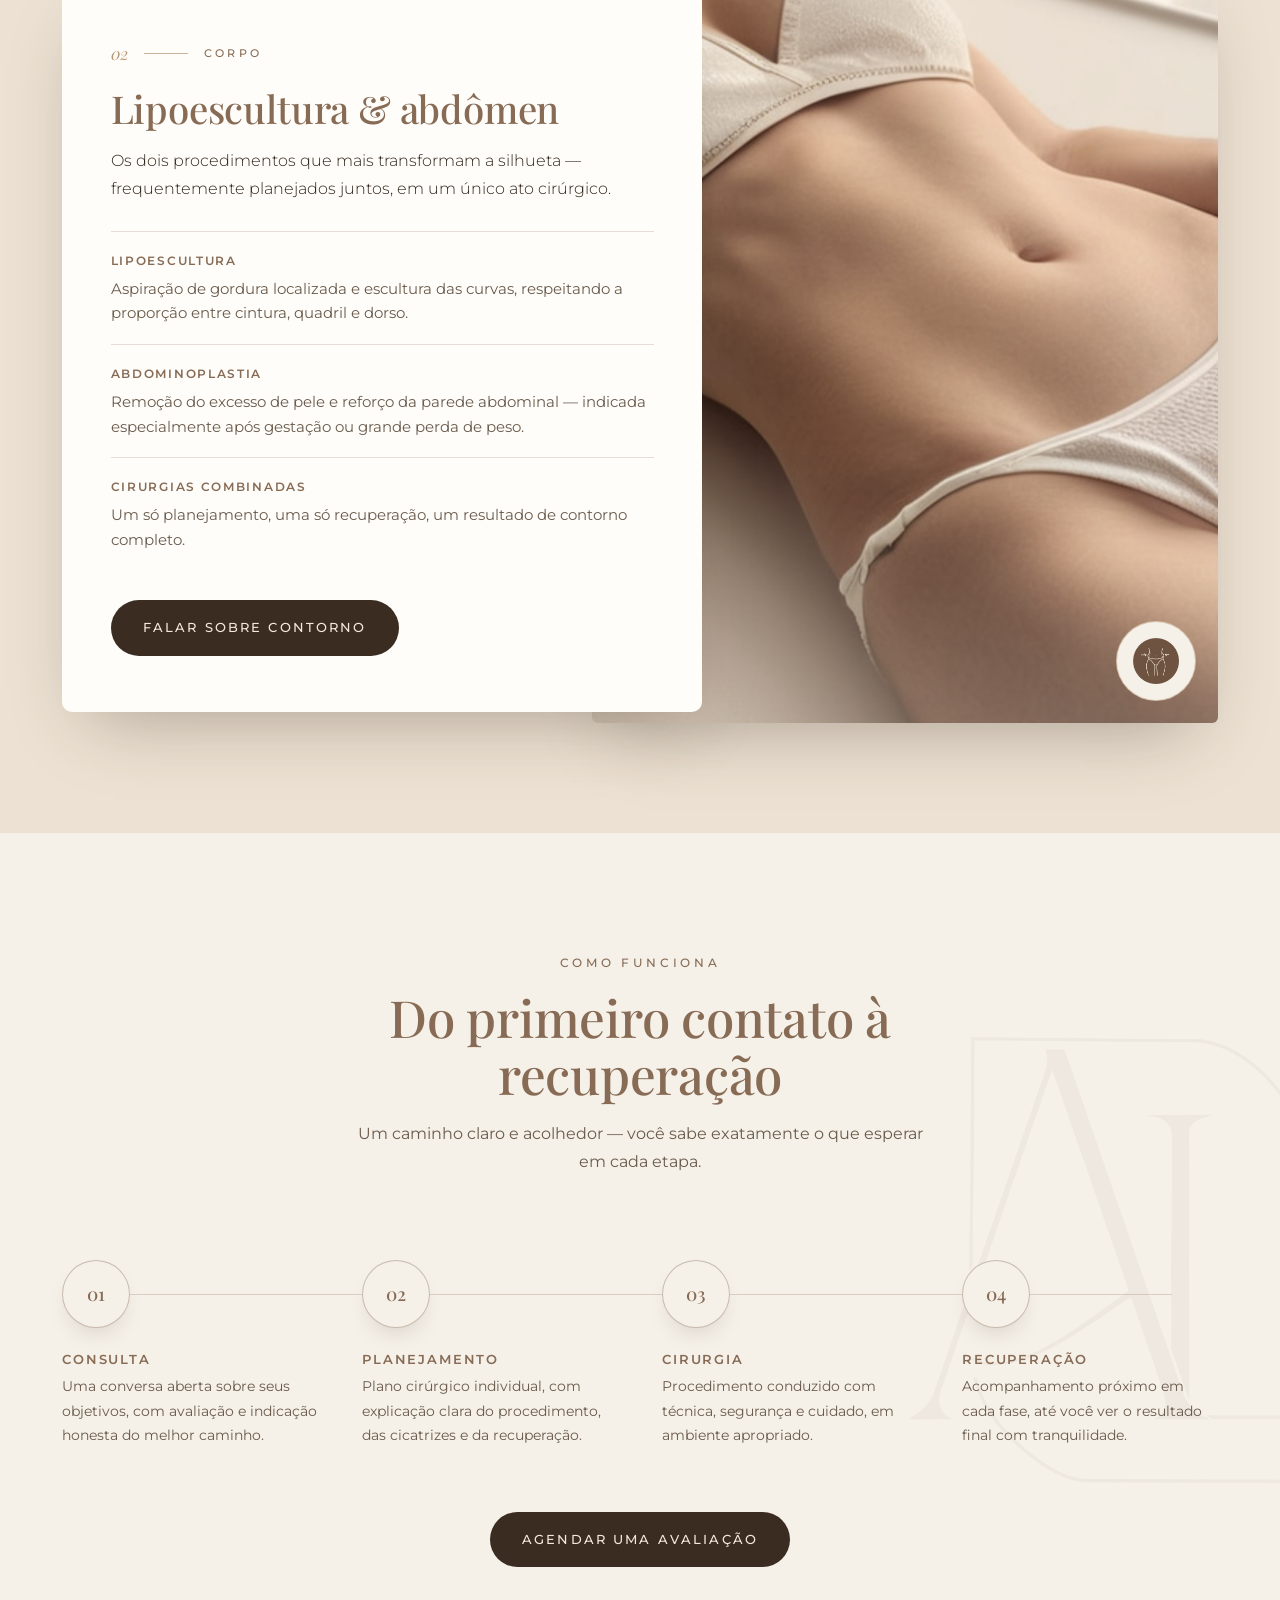
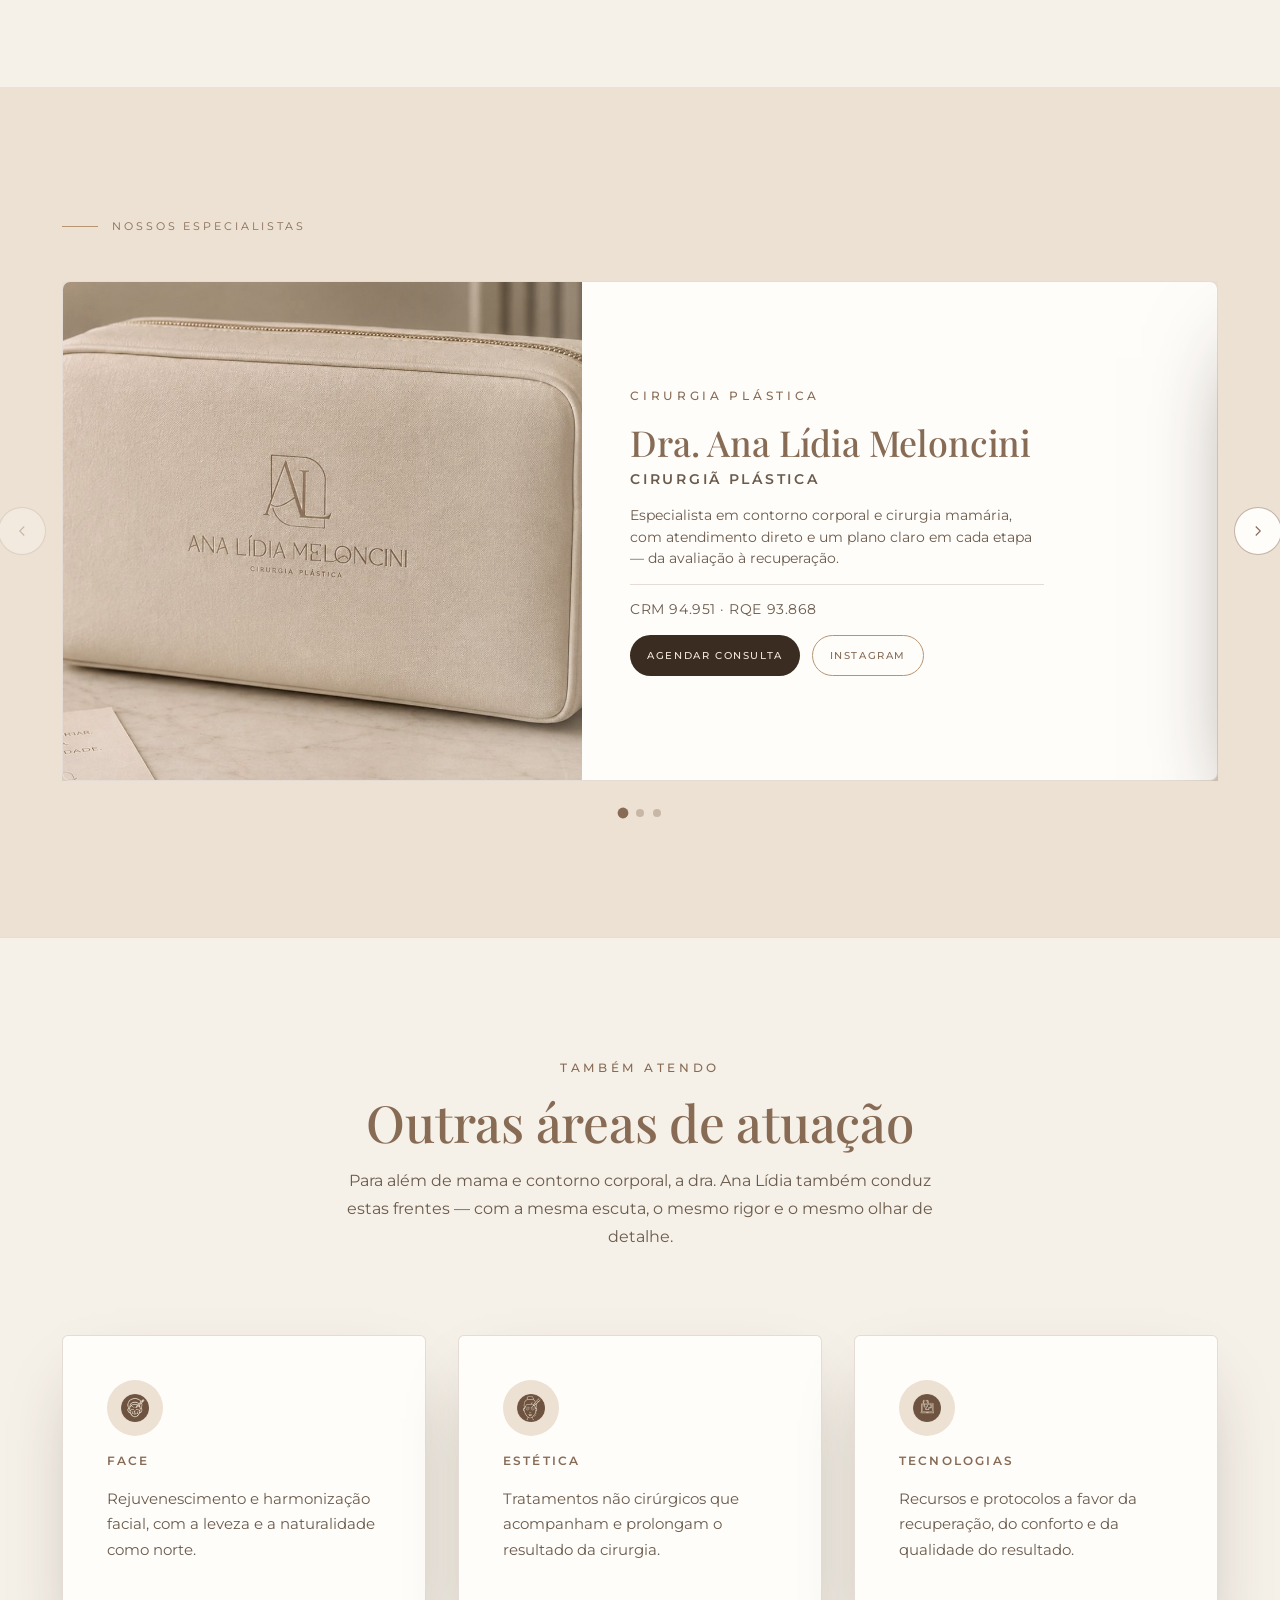
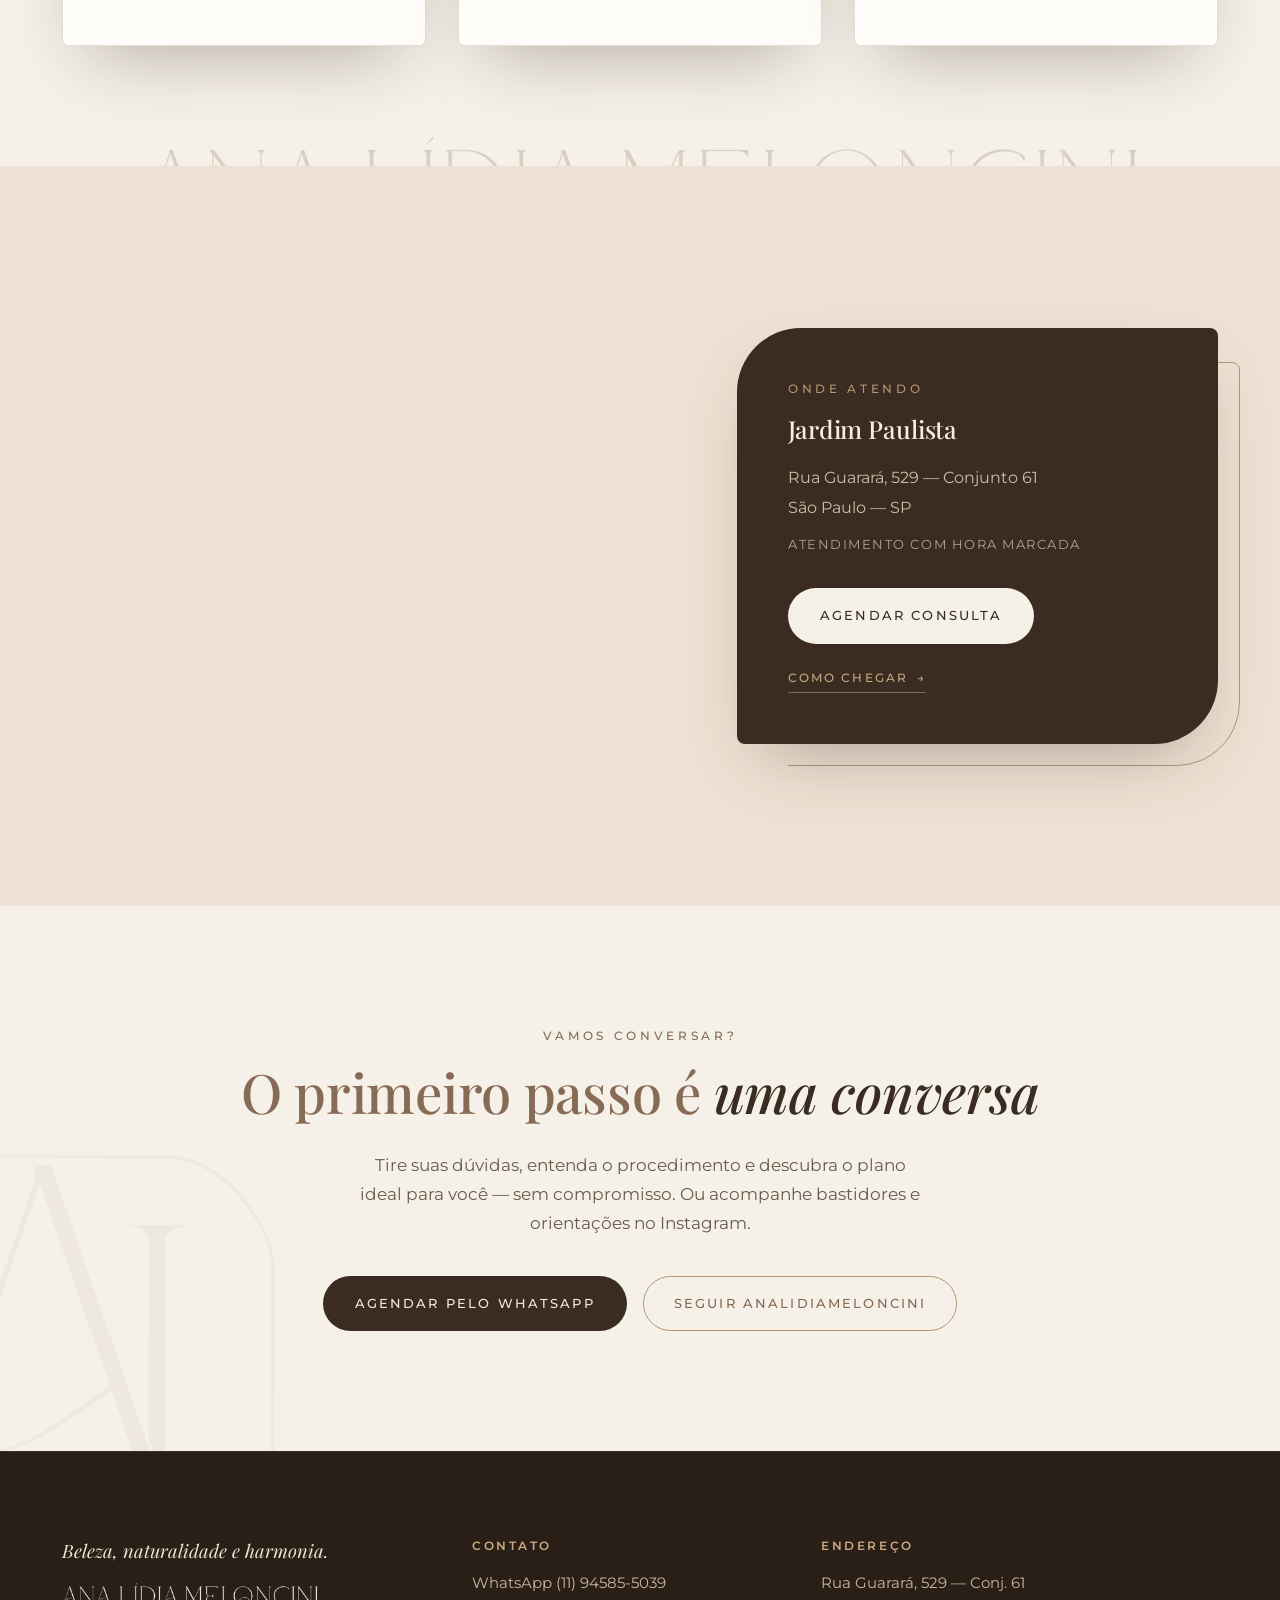
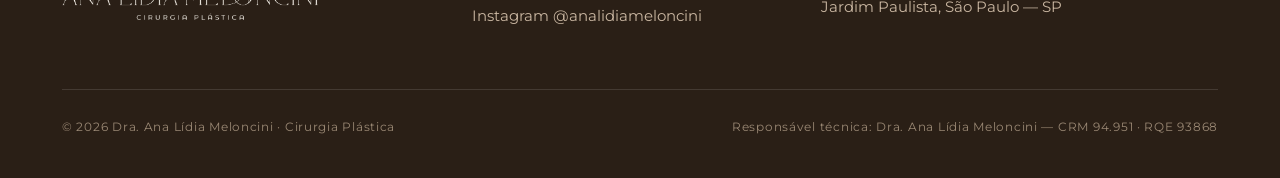
==== commit ce0ae430: "refatoração: adota a nova identidade visual (index-alt) como página inicial" ====
--- a/index.html
+++ b/index.html
@@ -33,7 +33,6 @@
     --line:rgba(135,107,85,.22);
     --hairline:rgba(135,107,85,.2);
     --max:1220px;
-    --rail:clamp(150px,17vw,250px);
     --serif:"Playfair Display",Georgia,"Times New Roman",serif;
     --sans:"Montserrat","Helvetica Neue",Arial,sans-serif;
     --shadow:0 30px 70px -28px rgba(58,44,32,.38);
@@ -80,103 +79,85 @@
   .btn-light:hover{background:#fff;transform:translateY(-2px)}
   .btn-light:focus-visible{outline:3px solid var(--gold);outline-offset:3px}
 
-  /* ---------- Header (estilo index) ---------- */
+  /* ---------- Header ---------- */
   header{
     position:sticky;top:0;z-index:120;
-    background:rgba(245,240,232,.86);backdrop-filter:blur(12px);
+    background:rgba(245,240,232,.9);backdrop-filter:blur(10px);
     border-bottom:1px solid transparent;transition:border-color .3s ease,background .3s ease;
   }
   header.stuck{border-bottom-color:var(--line);background:rgba(245,240,232,.95)}
   .header-inner{
-    max-width:var(--max);margin:0 auto;padding:14px clamp(22px,5vw,40px);
-    display:flex;align-items:center;justify-content:space-between;gap:24px;
-  }
-  .brand img{height:clamp(26px,2.4vw,32px);width:auto}
-  .nav{display:flex;gap:clamp(20px,2.4vw,34px);align-items:center}
-  .nav a{font-size:.72rem;letter-spacing:.2em;text-transform:uppercase;color:var(--ink);padding:8px 0;position:relative}
-  .nav a::after{content:"";position:absolute;left:0;bottom:2px;height:1px;width:0;background:var(--taupe);transition:width .28s ease}
-  .nav a:hover::after,.nav a:focus-visible::after{width:100%}
-  .header-cta{padding:13px 26px;font-size:.68rem}
-  .burger{
-    display:none;width:44px;height:44px;background:none;border:0;cursor:pointer;
-    align-items:center;justify-content:center;flex-direction:column;gap:6px;
-  }
-  .burger span{display:block;width:22px;height:1px;background:var(--ink);transition:transform .3s ease,opacity .3s ease}
-  body.menu-open .burger span:nth-child(1){transform:translateY(3.5px) rotate(45deg)}
-  body.menu-open .burger span:nth-child(2){opacity:0}
-  body.menu-open .burger span:nth-child(3){transform:translateY(-3.5px) rotate(-45deg)}
-
-  .menu{
-    position:fixed;inset:0;z-index:110;background:var(--cream);
-    display:flex;flex-direction:column;justify-content:center;gap:6px;
-    padding:0 clamp(28px,8vw,60px);
-    opacity:0;visibility:hidden;transform:translateY(-12px);
-    transition:opacity .32s ease,transform .32s ease,visibility .32s;
-  }
-  body.menu-open{overflow:hidden}
-  body.menu-open .wa{opacity:0;pointer-events:none}
-  body.menu-open .menu{opacity:1;visibility:visible;transform:none}
-  .menu a{font-family:var(--serif);font-size:2.1rem;color:var(--ink);padding:10px 0;border-bottom:1px solid var(--line)}
-  .menu a.btn{
-    font-family:var(--sans);font-size:.74rem;border-bottom:0;
-    margin-top:34px;align-self:flex-start;color:#F3E9DC;
-  }
-  @media(max-width:1080px){
-    .nav,.header-cta{display:none}
-    .burger{display:flex}
+    max-width:var(--max);margin:0 auto;padding:14px 32px;
+    display:flex;align-items:center;gap:36px;
+  }
+  .brand img{height:clamp(34px,3.2vw,40px);width:auto}
+  .nav{display:flex;gap:28px;align-items:center}
+  .nav a{font-size:.76rem;letter-spacing:.14em;text-transform:uppercase;color:var(--ink);padding:6px 0;position:relative;white-space:nowrap}
+  .nav a::after{content:"";position:absolute;left:0;bottom:0;height:1px;width:0;background:var(--gold);transition:width .25s ease}
+  .nav a:hover::after{width:100%}
+  .header-cta{margin-left:auto;padding:11px 21px;font-size:.7rem}
+  .nav .menu-cta{display:none}
+
+  /* Menu mobile */
+  .menu-toggle{display:none;background:none;border:0;cursor:pointer;width:44px;height:44px;position:relative;z-index:130;flex:none;margin-left:auto}
+  .menu-toggle span,.menu-toggle span::before,.menu-toggle span::after{
+    content:"";position:absolute;left:10px;width:24px;height:2px;background:var(--ink);
+    border-radius:2px;transition:transform .25s ease,opacity .25s ease,top .25s ease;
+  }
+  .menu-toggle span{top:21px}
+  .menu-toggle span::before{top:-7px}
+  .menu-toggle span::after{top:7px}
+  .menu-toggle.open span{background:transparent}
+  .menu-toggle.open span::before{transform:rotate(45deg);top:0}
+  .menu-toggle.open span::after{transform:rotate(-45deg);top:0}
+  @media(max-width:1024px){
+    .menu-toggle{display:block}
+    .nav{
+      position:absolute;top:100%;left:0;right:0;display:none;
+      background:rgba(245,240,232,.98);backdrop-filter:blur(10px);
+      flex-direction:column;align-items:flex-start;gap:0;padding:6px 32px 20px;
+      border-bottom:1px solid rgba(135,107,85,.18);
+      box-shadow:0 34px 44px -30px rgba(58,44,32,.32);
+    }
+    .nav.open{display:flex}
+    .nav a{width:100%;padding:15px 0;border-bottom:1px solid rgba(135,107,85,.12);white-space:normal}
+    .nav a:last-of-type{border-bottom:0}
+    .nav .menu-cta{display:inline-flex;margin-top:18px;align-self:flex-start;width:auto;padding:13px 26px;border-radius:40px;border-bottom:0}
+    .nav .menu-cta::after{display:none}
+  }
+  @media(max-width:640px){
+    .header-cta{display:none}
+    .brand img{height:26px;width:auto}
   }
 
   /* ============================================================
      HERO — atenção no headline, foto abrindo, sem CRM competindo
      ============================================================ */
-  /* ============================================================
-     HERO — tipográfica com faixa de imagem à direita (estilo index)
-     ============================================================ */
-  .hero{
-    padding:clamp(76px,9vw,120px) 0 clamp(76px,9vw,116px);
-    min-height:min(84vh,820px);display:flex;align-items:center;overflow:hidden;
-  }
-  .hero::before{ /* halo quente — ecoa a luz da parede do consultório */
-    content:"";position:absolute;right:6%;top:14%;width:52vw;height:52vw;max-width:720px;max-height:720px;
-    background:radial-gradient(circle,rgba(183,149,113,.16),transparent 66%);pointer-events:none;
-  }
-  .hero .wrap{width:100%;position:relative;z-index:2}
-  /* reserva espaço para a faixa de imagem apenas onde ela existe */
-  @media(min-width:1121px){
-    .hero .wrap{padding-right:max(40px,calc(640px + var(--rail) - 50vw))}
-  }
-  .hero-grid{display:grid;grid-template-columns:1fr auto;gap:clamp(32px,6vw,80px);align-items:end}
-  .hero h1{font-size:clamp(2.8rem,5.8vw,4.9rem);font-weight:600;margin-bottom:26px}
-  .hero h1 .l2{display:block;padding-left:.06em}
-  .hero h1 em{font-style:italic;color:var(--taupe)}
-  .hero .lead{font-size:1.05rem;color:var(--ink-soft);max-width:44ch;margin-bottom:40px}
-  .hero-actions{display:flex;gap:clamp(20px,3vw,34px);flex-wrap:wrap;align-items:center}
-  .hero .link{
-    display:inline-flex;align-items:center;gap:9px;font-size:.76rem;font-weight:500;
-    letter-spacing:.16em;text-transform:uppercase;color:var(--taupe);
-    padding-bottom:4px;border-bottom:1px solid rgba(135,107,85,.55);
-    transition:gap .24s ease,color .24s ease;
-  }
-  .hero .link:hover{gap:15px;color:var(--ink)}
-  .hero .link:focus-visible{outline:2px solid var(--taupe);outline-offset:4px}
-
-  .hero-aside{
-    display:flex;flex-direction:column;gap:22px;padding-left:30px;
-    border-left:1px solid var(--line);align-self:end;padding-bottom:6px;
-  }
-  .hero-aside div{font-size:.68rem;letter-spacing:.2em;text-transform:uppercase;color:var(--taupe);line-height:2}
-  .hero-aside b{display:block;font-weight:600;color:var(--ink)}
-  @media(max-width:1080px){.hero-aside{display:none}.hero-grid{grid-template-columns:1fr}}
-
-  .hero-rail{
-    position:absolute;right:0;top:0;bottom:0;width:var(--rail);z-index:1;overflow:hidden;
-  }
-  .hero-rail img{width:100%;height:100%;object-fit:cover;object-position:100% 50%}
-  .hero-rail::after{ /* dissolve a faixa no fundo creme */
-    content:"";position:absolute;inset:0;
-    background:linear-gradient(90deg,var(--cream),rgba(245,240,232,.35) 42%,transparent);
-  }
-  @media(max-width:1120px){.hero-rail{display:none}}
+  .hero{padding:0;min-height:88vh;display:grid;grid-template-columns:1.05fr .95fr;align-items:stretch;position:relative;overflow:hidden}
+  .hero-text{display:flex;flex-direction:column;justify-content:center;padding:120px 6vw 120px 0;padding-left:max(32px,calc((100vw - var(--max))/2 + 32px));position:relative;z-index:2}
+  .hero-text .eyebrow{margin-bottom:24px}
+  .hero-text h1{font-size:clamp(2.6rem,5.4vw,4.3rem);color:var(--ink);margin-bottom:24px;max-width:14ch}
+  .hero-text h1 em{font-style:italic;color:var(--taupe);font-weight:500}
+  .hero-text p{font-size:1.06rem;color:var(--ink-soft);max-width:42ch;margin-bottom:40px;line-height:1.8}
+  .hero-actions{display:flex;gap:14px;flex-wrap:wrap;align-items:center}
+  .hero-signature{
+    margin-top:42px;display:flex;align-items:center;gap:14px;
+    font-size:.7rem;letter-spacing:.26em;text-transform:uppercase;color:var(--taupe);
+  }
+  .hero-signature::before{content:"";width:36px;height:1px;background:var(--gold);flex:none}
+
+  .hero-media{position:relative;overflow:hidden;min-height:60vh}
+  .hero-media img{position:absolute;inset:-8%;width:116%;height:116%;object-fit:cover;will-change:transform}
+  .hero-media::after{content:"";position:absolute;inset:0;pointer-events:none;
+    background:linear-gradient(270deg,transparent 0%,transparent 55%,rgba(245,240,232,.6) 80%,var(--cream) 100%);
+  }
+  .hero-monogram{position:absolute;right:-60px;bottom:-90px;width:420px;opacity:.06;z-index:1;pointer-events:none}
+  @media(max-width:900px){
+    .hero{grid-template-columns:1fr;min-height:auto}
+    .hero-text{padding:64px 32px 56px;order:2}
+    .hero-media{order:1;min-height:50vh}
+    .hero-media::after{background:linear-gradient(0deg,rgba(245,240,232,.4) 0%,transparent 28%)}
+  }
 
   /* ============================================================
      FAIXA DE ASSINATURA — manifesto único, não stat bar
@@ -195,8 +176,8 @@
      ============================================================ */
   .about{display:grid;grid-template-columns:0.86fr 1.14fr;gap:clamp(36px,6vw,84px);align-items:center}
   .about-figure{position:relative}
-  .about-figure img{width:100%;aspect-ratio:4/5;object-fit:cover;border-radius:1rem 5rem;filter:sepia(.06)}
-  .about-figure::before{content:"";position:absolute;left:-22px;top:-22px;right:34px;bottom:34px;border:1px solid var(--gold);border-radius:1rem 5rem;z-index:-1}
+  .about-figure img{width:100%;aspect-ratio:4/5;object-fit:cover;border-radius:.5rem 4rem;filter:sepia(.06)}
+  .about-figure::before{content:"";position:absolute;left:-22px;top:-22px;right:34px;bottom:34px;border:1px solid var(--gold);border-radius:.5rem 4rem;z-index:-1}
   .about-body h2{font-size:clamp(2rem,4vw,2.9rem);color:var(--taupe);margin-bottom:22px}
   .about-body p{color:var(--ink-soft);margin-bottom:18px;max-width:54ch}
   .about-facts{display:grid;grid-template-columns:repeat(3,1fr);gap:26px 40px;margin-top:34px;border-top:1px solid var(--hairline);padding-top:30px}
@@ -204,9 +185,8 @@
   .about-facts p{font-size:.94rem;margin:0;line-height:1.65}
   @media(max-width:820px){
     .about{grid-template-columns:1fr;gap:48px}
-    .about-figure{max-width:440px;margin:1rem auto}
-    .about-figure img{width:100%;border-radius:1rem 5rem}
-    .about-figure::before{left:-14px;top:-14px;right:24px;bottom:24px}
+    .about-figure{max-width:440px}
+    .about-figure::before{right:24px}
     .about-facts{grid-template-columns:1fr;gap:20px}
   }
 
@@ -268,16 +248,6 @@
     .proc-badge{width:72px;height:72px}
     .proc-badge img{width:40px;height:40px}
   }
-
-  /* Também atendo — uma linha, não uma seção de cards */
-  .alsolist{display:grid;grid-template-columns:auto repeat(3,1fr);gap:clamp(22px,4vw,44px);align-items:center;padding:36px 0 0;border-top:1px solid var(--hairline)}
-  .alsolist .label{font-size:.7rem;font-weight:500;letter-spacing:.26em;text-transform:uppercase;color:var(--taupe);white-space:nowrap}
-  .also{display:flex;gap:14px;align-items:flex-start}
-  .also img{width:34px;height:34px;flex:none;margin-top:4px;opacity:.9}
-  .also h4{font-family:var(--sans);font-weight:600;font-size:.76rem;letter-spacing:.1em;text-transform:uppercase;color:var(--espresso);margin-bottom:3px}
-  .also p{font-size:.82rem;color:var(--ink-soft);line-height:1.55}
-  @media(max-width:980px){.alsolist{grid-template-columns:1fr 1fr;gap:26px}.alsolist .label{grid-column:1/-1}}
-  @media(max-width:560px){.alsolist{grid-template-columns:1fr}}
 
   /* ============================================================
      COMO FUNCIONA — jornada da paciente em 4 passos
@@ -304,17 +274,160 @@
   @media(max-width:560px){.steps{grid-template-columns:1fr}}
 
   /* ============================================================
+     TAMBÉM ATENDO — outras áreas de atuação em 3 cards
+     ============================================================ */
+  .tambem{border-top:1px solid rgba(135,107,85,.14);overflow:hidden}
+  .tambem::after{
+    content:"";
+    position:absolute;
+    bottom:-16rem;
+    width:100vw;
+    aspect-ratio:3/1;
+    background-image:url(assets/logo_wordmark_brown.png);
+    background-position:center;
+    background-repeat:no-repeat;
+    background-size:78% auto;
+    opacity:.25;
+    pointer-events:none;
+    z-index:0;
+  }
+  .tambem > .wrap{position:relative;z-index:1}
+  .also-cards{display:grid;grid-template-columns:repeat(3,1fr);gap:clamp(20px,2.6vw,32px)}
+  .also-card{
+    display:flex;flex-direction:column;gap:18px;
+    background:var(--card);border:1px solid var(--line);
+    border-radius:6px;padding:clamp(30px,3.4vw,44px);
+    box-shadow:var(--shadow);
+    font:inherit;color:inherit;text-align:left;cursor:pointer;
+    transition:transform .3s ease,box-shadow .3s ease,border-color .3s ease;
+  }
+  .also-card:hover{
+    transform:translateY(-4px);
+    box-shadow:0 40px 80px -32px rgba(58,44,32,.42);
+    border-color:rgba(135,107,85,.4);
+  }
+  .also-card .icon{
+    width:56px;height:56px;display:flex;align-items:center;justify-content:center;
+    background:var(--linen);border-radius:50%;
+  }
+  .also-card .icon img{width:28px;height:28px}
+  .also-card h3{
+    font-family:var(--sans);font-weight:600;font-size:.78rem;
+    letter-spacing:.18em;text-transform:uppercase;color:var(--taupe);
+  }
+  .also-card p{font-size:.95rem;color:var(--ink-soft);line-height:1.7;margin:0}
+  .also-card .more{
+    display:inline-flex;align-items:center;gap:9px;margin-top:auto;
+    font-family:var(--sans);font-weight:600;font-size:.72rem;
+    letter-spacing:.18em;text-transform:uppercase;color:var(--gold);
+    opacity:0;transform:translateX(28px);
+    transition:opacity .3s ease,transform .5s cubic-bezier(.22,.61,.36,1),gap .3s ease;
+  }
+  .also-card:hover .more{opacity:1;transform:translateX(0);gap:13px}
+  @media(max-width:860px){.also-cards{grid-template-columns:1fr}}
+
+  /* ============================================================
+     MODAL — "Saiba mais" dos cards Também atendo
+     ============================================================ */
+  .modal{
+    position:fixed;inset:0;z-index:90;display:grid;place-items:center;
+    padding:24px;overflow-y:auto;cursor:default;
+    opacity:0;visibility:hidden;
+    transition:opacity .25s ease,visibility .25s ease;
+  }
+  .modal.open{opacity:1;visibility:visible}
+  .modal-overlay{position:absolute;inset:0;background:rgba(42,31,22,.55);backdrop-filter:blur(3px);cursor:pointer}
+  .modal-card{
+    position:relative;width:min(560px,100%);margin:auto;
+    background:var(--card);border:1px solid var(--line);border-radius:8px;
+    box-shadow:0 60px 120px -40px rgba(33,24,14,.65);
+    padding:clamp(28px,4.4vw,46px);
+    transform:translateY(26px) scale(.98);
+    transition:transform .42s cubic-bezier(.22,.61,.36,1);
+  }
+  .modal.open .modal-card{transform:none}
+  .modal-close{
+    position:absolute;top:16px;right:16px;width:38px;height:38px;border-radius:50%;
+    border:1px solid var(--line);background:var(--card);color:var(--taupe);
+    font:400 1.2rem/1 var(--sans);display:grid;place-items:center;cursor:pointer;
+    transition:background .22s ease,color .22s ease,border-color .22s ease;
+  }
+  .modal-close:hover{background:var(--taupe);border-color:var(--taupe);color:#fff}
+  .modal-close:focus-visible{outline:3px solid var(--taupe);outline-offset:3px}
+  .modal-icon{width:64px;height:64px;border-radius:50%;background:var(--linen);display:grid;place-items:center;margin-bottom:22px}
+  .modal-icon img{width:32px;height:32px}
+  .modal-card h3{font-size:clamp(1.7rem,3.4vw,2.2rem);color:var(--taupe);margin-bottom:14px;padding-right:44px}
+  .modal-body{color:var(--ink-soft);font-size:1rem;line-height:1.75;margin-bottom:22px}
+  .modal-list{list-style:none;display:grid;gap:12px;margin:0 0 26px}
+  .modal-list li{position:relative;padding-left:22px;color:var(--ink);font-size:.95rem;line-height:1.6}
+  .modal-list li::before{content:"";position:absolute;left:2px;top:.58em;width:7px;height:7px;border-radius:50%;background:var(--gold)}
+  .modal-foot{display:flex;align-items:center;gap:20px;flex-wrap:wrap;border-top:1px solid var(--hairline);padding-top:24px}
+  .modal-note{color:var(--ink-soft);font-size:.82rem}
+  @media(max-width:560px){
+    .modal{padding:16px}
+    .modal-card{padding:30px 22px 26px}
+    .modal-foot{flex-direction:column;align-items:stretch}
+    .modal-foot .btn{justify-content:center}
+  }
+  @media(prefers-reduced-motion:reduce){.modal,.modal-card{transition:none}}
+
+  /* ============================================================
+     ESPECIALISTAS — carrossel com a dra. e profissionais parceiros
+     ============================================================ */
+  .team{overflow:hidden;background:var(--linen)}
+  .team-head{margin-bottom:clamp(28px,4vw,44px)}
+  .team-eyebrow{display:inline-flex;align-items:center;gap:14px;font-size:.7rem;letter-spacing:.26em;text-transform:uppercase;color:var(--taupe)}
+  .team-eyebrow::before{content:"";width:36px;height:1px;background:var(--gold);flex:none}
+  .team-viewport{position:relative;overflow:visible;margin:0 -32px;padding:0 32px}
+  .team-controls{position:absolute;z-index:4;top:50%;left:-32px;right:-32px;display:flex;justify-content:space-between;gap:10px;transform:translateY(-50%);pointer-events:none}
+  .team-control{width:48px;height:48px;border:1px solid rgba(135,107,85,.5);border-radius:50%;background:var(--card);color:var(--taupe);display:grid;place-items:center;cursor:pointer;transition:background .22s ease,color .22s ease,transform .22s ease}
+  .team-control{pointer-events:auto}
+  .team-control:hover:not(:disabled){background:var(--taupe);color:#fff;transform:translateY(-2px)}
+  .team-control:focus-visible{outline:3px solid var(--taupe);outline-offset:3px}
+  .team-control:disabled{opacity:.35;cursor:not-allowed}
+  .team-control svg{width:18px;height:18px}
+  .team-track-window{overflow:hidden}
+  .team-track{display:flex;gap:0;transition:transform .55s cubic-bezier(.22,.61,.36,1);will-change:transform}
+  .team-card{height:min(64vh,500px);min-width:100%;display:grid;grid-template-columns:minmax(280px,.9fr) minmax(0,1.1fr);background:var(--card);border:1px solid var(--line);box-shadow:0 45px 90px -32px rgba(33,24,14,.55);border-radius:8px;overflow:hidden}
+  .team-photo{min-height:0;background:var(--linen);position:relative;overflow:hidden}
+  .team-photo::after{content:"";position:absolute;inset:0;background:linear-gradient(90deg,transparent 60%,rgba(245,240,232,.22))}
+  .team-photo img{width:100%;height:100%;object-fit:cover;object-position:center;filter:sepia(.05)}
+  .team-card.is-placeholder .team-photo{display:grid;place-items:center;background:var(--taupe)}
+  .team-card.is-placeholder .team-photo::before{content:"";width:110px;height:110px;background:url(assets/logo_monogram_cream.png) center/contain no-repeat;opacity:.85}
+  .team-copy{padding:clamp(30px,4vw,48px);display:flex;flex-direction:column;justify-content:center}
+  .team-copy h3{font-size:clamp(1.6rem,2.8vw,2.3rem);color:var(--taupe);margin-bottom:7px}
+  .team-role{font-size:.66rem;letter-spacing:.2em;text-transform:uppercase;color:var(--gold);font-weight:600;margin-bottom:14px}
+  .team-copy p{font-size:.85rem;line-height:1.6;color:var(--ink-soft);max-width:46ch;margin-bottom:14px}
+  .team-meta{border-top:1px solid var(--line);padding-top:14px;margin-bottom:18px;color:var(--ink-soft);font-size:.76rem;letter-spacing:.04em}
+  .team-links{display:flex;flex-wrap:wrap;gap:12px}
+  .team-links .btn{font-size:.62rem;padding:11px 17px}
+  .team-dots{display:flex;justify-content:center;gap:9px;margin-top:28px}
+  .team-dot{width:8px;height:8px;padding:0;border:0;border-radius:50%;background:rgba(135,107,85,.35);cursor:pointer;transition:transform .2s ease,background .2s ease}
+  .team-dot.active{background:var(--taupe);transform:scale(1.35)}
+  .team-dot:focus-visible{outline:3px solid var(--taupe);outline-offset:3px}
+  @media(max-width:980px){
+    .team-viewport{margin:0 -20px;padding:0 20px}
+    .team-controls{top:50%;left:4px;right:4px;justify-content:space-between;transform:translateY(-50%)}
+    .team-card{height:min(78vh,760px);grid-template-columns:1fr;grid-template-rows:38% 62%}
+    .team-photo{height:auto;min-height:0;max-height:none}
+    .team-copy{padding:26px 26px 32px}
+    .team-copy h3{font-size:1.6rem}
+    .team-copy p{font-size:.86rem;line-height:1.6;margin-bottom:14px}
+  }
+  @media(prefers-reduced-motion:reduce){.team-track{transition:none}}
+
+  /* ============================================================
      ONDE ATENDO — card espresso sobre seção clara + mapa
      ============================================================ */
   .place{background:var(--linen);position:relative;z-index:0}
   .place-grid{display:grid;grid-template-columns:1fr minmax(300px,430px);align-items:center}
   .place-card{
-    background:var(--espresso);color:#E9DCCC;border-radius:6px;position:relative;
+    background:var(--espresso);color:#E9DCCC;border-radius:4rem .5rem;position:relative;
     padding:clamp(38px,4vw,54px);margin-left:clamp(-72px,-4vw,-32px);box-shadow:var(--shadow);
   }
   .place-card::before{
     content:"";position:absolute;left:34px;top:34px;right:-22px;bottom:-22px;
-    border:1px solid var(--gold);z-index:-1;pointer-events:none;
+    border:1px solid var(--gold);border-radius:4rem .5rem;z-index:-1;pointer-events:none;
   }
   .place-card .eyebrow{color:var(--gold)}
   .place-card h2{color:#F5EDE2;margin-bottom:20px}
@@ -328,7 +441,7 @@
     transition:gap .24s ease,color .24s ease,border-color .24s ease;
   }
   .place-card .link:hover{gap:15px;color:#F5EDE2}
-  .place-map{height:clamp(380px,42vw,500px);border-radius:6px;overflow:hidden}
+  .place-map{height:clamp(380px,42vw,500px);border-radius:6px;overflow:hidden;background:var(--linen)}
   .place-map iframe{width:100%;height:100%;border:0;filter:grayscale(.5) sepia(.16) contrast(.96)}
   @media(max-width:920px){
     .place-grid{grid-template-columns:1fr}
@@ -353,7 +466,7 @@
   footer{background:var(--espresso-deep);color:#D9C9B6;padding:84px 0 40px;border-top:1px solid rgba(255,255,255,.08)}
   .foot{display:grid;grid-template-columns:1.2fr 1fr 1.3fr;gap:44px;margin-bottom:52px}
   .foot .foot-brand p{font-family:var(--serif);font-style:italic;font-size:1.15rem;color:#EFE3D4;margin-bottom:18px}
-  .foot img.flogo{height:32px;width:auto}
+  .foot img.flogo{height:37px;width:auto}
   .foot h4{font-family:var(--sans);font-weight:600;font-size:.72rem;letter-spacing:.22em;text-transform:uppercase;color:var(--gold-soft);margin-bottom:16px}
   .foot a,.foot p{display:block;font-size:.92rem;color:#C9B6A1;margin-bottom:9px;line-height:1.6}
   .foot a:hover{color:#fff}
@@ -386,7 +499,7 @@
   @media(prefers-reduced-motion:reduce){
     .reveal{opacity:1;transform:none;transition:none}
     html{scroll-behavior:auto}
-    .proc-card{transition:none}
+    .proc-card,.hero-media img{transition:none}
   }
 </style>
 </head>
@@ -395,56 +508,41 @@
 <header id="hd">
   <div class="header-inner">
     <a class="brand" href="#topo" aria-label="Dra. Ana Lídia Meloncini — Cirurgia Plástica">
-      <img src="assets/logo_wordmark_espresso.png" width="1600" height="231" alt="Ana Lídia Meloncini — Cirurgia Plástica" />
+      <img src="assets/logo_monogram_brown.png" width="1600" height="1551" alt="Ana Lídia Meloncini — Cirurgia Plástica" />
     </a>
-    <nav class="nav" aria-label="Principal">
+    <nav class="nav" id="mainNav" aria-label="Navegação principal">
       <a href="#sobre">Sobre</a>
       <a href="#procedimentos">Procedimentos</a>
       <a href="#processo">Como funciona</a>
       <a href="#localizacao">Localização</a>
       <a href="#contato">Contato</a>
+      <a class="btn btn-primary menu-cta" href="https://wa.me/5511945855039" target="_blank" rel="noopener">Agendar consulta</a>
     </nav>
+    <button class="menu-toggle" id="menuToggle" aria-label="Abrir menu" aria-expanded="false" aria-controls="mainNav">
+      <span></span>
+    </button>
     <a class="btn btn-primary header-cta" href="https://wa.me/5511945855039" target="_blank" rel="noopener">Agendar consulta</a>
-    <button class="burger" id="burger" aria-label="Abrir menu" aria-expanded="false" aria-controls="menu">
-      <span></span><span></span><span></span>
-    </button>
   </div>
 </header>
 
-<nav class="menu" id="menu" aria-label="Menu móvel">
-  <a href="#sobre">Sobre</a>
-  <a href="#procedimentos">Procedimentos</a>
-  <a href="#processo">Como funciona</a>
-  <a href="#localizacao">Localização</a>
-  <a href="#contato">Contato</a>
-  <a class="btn btn-primary" href="https://wa.me/5511945855039" target="_blank" rel="noopener">Agendar consulta</a>
-</nav>
-
 <main>
 
   <!-- ========================= HERO ========================= -->
   <section class="hero">
-    <div class="hero-rail" aria-hidden="true">
-      <img src="assets/ambiente-recepcao.jpg" width="1402" height="910" alt="" />
-    </div>
-
-    <div class="wrap">
-      <div class="hero-grid">
-        <div>
-          <span class="eyebrow reveal">Cirurgia Plástica · <span style="white-space:nowrap">São Paulo</span></span>
-          <h1 class="reveal">Beleza, naturalidade<span class="l2"><em>e harmonia.</em></span></h1>
-          <p class="lead reveal">Cada cirurgia começa em uma escuta atenta — e termina em um resultado que parece não ter sido feito.</p>
-          <div class="hero-actions reveal">
-            <a class="btn btn-primary" href="https://wa.me/5511945855039" target="_blank" rel="noopener">Agendar consulta</a>
-            <a class="link" href="#procedimentos">Ver procedimentos <span aria-hidden="true">→</span></a>
-          </div>
-        </div>
-        <aside class="hero-aside reveal">
-          <div><b>Consultório</b>Jardim Paulista, SP</div>
-          <div><b>Atendimento</b>Com hora marcada</div>
-        </aside>
-      </div>
-    </div>
+    <div class="hero-text">
+      <span class="eyebrow reveal">Cirurgia Plástica · São Paulo</span>
+      <h1 class="reveal">Beleza, naturalidade<br>e <em>harmonia</em>.</h1>
+      <p class="reveal">Cada cirurgia começa em uma escuta atenta — e termina em um resultado que parece não ter sido feito.</p>
+      <div class="hero-actions reveal">
+        <a class="btn btn-primary" href="https://wa.me/5511945855039" target="_blank" rel="noopener">Agendar consulta</a>
+        <a class="btn btn-outline" href="#procedimentos">Ver procedimentos</a>
+      </div>
+      <div class="hero-signature reveal">Dra. Ana Lídia Meloncini · Cirurgiã Plástica</div>
+    </div>
+    <div class="hero-media">
+      <img id="heroImg" src="assets/ambiente-recepcao.jpg" alt="Recepção da clínica da Dra. Ana Lídia Meloncini" />
+    </div>
+    <img class="hero-monogram" src="assets/logo_monogram_brown.png" alt="" aria-hidden="true" />
   </section>
 
   <!-- ================ FAIXA DE ASSINATURA =================== -->
@@ -452,7 +550,7 @@
     <div class="wrap">
       <div class="signature-inner reveal">
         <span class="signature-mark" aria-hidden="true"></span>
-        <p>Cuidar transforma. E é a minha especialidade.</p>
+        <p>A beleza que respeita sua essência.</p>
         <span class="signature-mark" aria-hidden="true"></span>
       </div>
     </div>
@@ -476,12 +574,12 @@
               <p>Título de Especialista em Cirurgia Plástica.</p>
             </div>
             <div>
-              <h3>Registro</h3>
-              <p>CRM 94.951 · RQE 93868 — Conselho Regional de Medicina do Estado de São Paulo.</p>
+              <h3>Abordagem</h3>
+              <p>Escuta, informação e um plano claro em cada etapa.</p>
             </div>
             <div>
-              <h3>Abordagem</h3>
-              <p>Escuta, informação e um plano claro em cada etapa.</p>
+              <h3>Registro</h3>
+              <p>CRM 94.951 · RQE 93.868</p>
             </div>
           </div>
         </div>
@@ -506,7 +604,7 @@
       <div class="wrap">
         <div class="proc-grid">
           <div class="proc-media reveal d1">
-            <div class="frame"><img src="assets/photo-1769029271063-64e3084529f2.avif" alt="Imagem de referência para cirurgia mamária" /></div>
+            <div class="frame"><img src="assets/mama.avif" alt="Imagem de referência para cirurgia mamária" /></div>
             <span class="proc-badge"><img src="assets/ico_mama.png" alt="Ícone da categoria Mama" /></span>
           </div>
           <div class="proc-card reveal">
@@ -538,7 +636,7 @@
       <div class="wrap">
         <div class="proc-grid">
           <div class="proc-media reveal d1">
-            <div class="frame"><img src="assets/photo-1777900201261-bed34749d294.avif" alt="Imagem de referência para contorno corporal" /></div>
+            <div class="frame"><img src="assets/corpo.png" alt="Imagem de referência para contorno corporal" /></div>
             <span class="proc-badge"><img src="assets/ico_lipoescultura.png" alt="Ícone da categoria Lipoescultura" /></span>
           </div>
           <div class="proc-card reveal">
@@ -564,27 +662,6 @@
         </div>
       </div>
     </section>
-
-    <!-- Também atendo — uma linha, em vez de uma seção de cards repetida -->
-    <section style="padding-top:0">
-      <div class="wrap">
-        <div class="alsolist reveal">
-          <span class="label">Também atendo</span>
-          <a class="also" href="https://wa.me/5511945855039?text=Tenho%20interesse%20em%20procedimentos%20de%20face" target="_blank" rel="noopener">
-            <img src="assets/ico_face.png" alt="Ícone Face" />
-            <div><h4>Face</h4><p>Rejuvenescimento e harmonização facial.</p></div>
-          </a>
-          <a class="also" href="https://wa.me/5511945855039?text=Tenho%20interesse%20em%20est%C3%A9tica" target="_blank" rel="noopener">
-            <img src="assets/ico_estetica.png" alt="Ícone Estética" />
-            <div><h4>Estética</h4><p>Tratamentos que complementam o resultado.</p></div>
-          </a>
-          <a class="also" href="https://wa.me/5511945855039?text=Quero%20saber%20sobre%20as%20tecnologias%20utilizadas" target="_blank" rel="noopener">
-            <img src="assets/ico_tecnologias.png" alt="Ícone Tecnologias" />
-            <div><h4>Tecnologias</h4><p>Recursos a favor da recuperação e da qualidade.</p></div>
-          </a>
-        </div>
-      </div>
-    </section>
   </div>
 
   <!-- ==================== COMO FUNCIONA ===================== -->
@@ -624,12 +701,101 @@
     </div>
   </section>
 
+  <!-- ================== ESPECIALISTAS ======================== -->
+  <section id="especialistas" class="team">
+    <div class="wrap">
+      <div class="team-head reveal">
+        <span class="team-eyebrow">Nossos especialistas</span>
+      </div>
+      <div class="team-viewport reveal" aria-live="polite">
+        <div class="team-controls" aria-label="Controles do carrossel de especialistas">
+          <button class="team-control" id="teamPrev" type="button" aria-label="Especialista anterior">
+            <svg viewBox="0 0 24 24" fill="none" stroke="currentColor" stroke-width="1.5" aria-hidden="true"><path d="m15 18-6-6 6-6" /></svg>
+          </button>
+          <button class="team-control" id="teamNext" type="button" aria-label="Próximo especialista">
+            <svg viewBox="0 0 24 24" fill="none" stroke="currentColor" stroke-width="1.5" aria-hidden="true"><path d="m9 18 6-6-6-6" /></svg>
+          </button>
+        </div>
+        <div class="team-track-window">
+          <div class="team-track" id="teamTrack">
+            <article class="team-card">
+              <div class="team-photo"><img src="assets/brand-necessaire.jpg" alt="Dra. Ana Lídia Meloncini — universo visual da clínica" /></div>
+              <div class="team-copy">
+                <span class="eyebrow">Cirurgia plástica</span>
+                <h3>Dra. Ana Lídia Meloncini</h3>
+                <p class="team-role">Cirurgiã plástica</p>
+                <p>Especialista em contorno corporal e cirurgia mamária, com atendimento direto e um plano claro em cada etapa — da avaliação à recuperação.</p>
+                <p class="team-meta">CRM 94.951 · RQE 93.868</p>
+                <div class="team-links">
+                  <a class="btn btn-primary" href="https://wa.me/5511945855039" target="_blank" rel="noopener">Agendar consulta</a>
+                  <a class="btn btn-outline" href="https://instagram.com/analidiameloncini" target="_blank" rel="noopener">Instagram</a>
+                </div>
+              </div>
+            </article>
+
+            <article class="team-card is-placeholder">
+              <div class="team-photo" aria-hidden="true"></div>
+              <div class="team-copy">
+                <span class="eyebrow">Em breve</span>
+                <h3>Mais uma especialista</h3>
+                <p class="team-role">Perfil em atualização</p>
+                <p>Em breve, você poderá conhecer outra profissional que faz parte da rede de cuidado da clínica.</p>
+              </div>
+            </article>
+
+            <article class="team-card is-placeholder">
+              <div class="team-photo" aria-hidden="true"></div>
+              <div class="team-copy">
+                <span class="eyebrow">Em breve</span>
+                <h3>Mais um especialista</h3>
+                <p class="team-role">Perfil em atualização</p>
+                <p>Estamos preparando este perfil para apresentar todos os profissionais que acompanham nossas pacientes.</p>
+              </div>
+            </article>
+          </div>
+        </div>
+      </div>
+      <div class="team-dots" id="teamDots" aria-label="Selecionar especialista"></div>
+    </div>
+  </section>
+
+  <!-- ==================== TAMBÉM ATENDO ====================== -->
+  <section id="tambem-atendo" class="tambem">
+    <div class="wrap">
+      <div class="section-head reveal">
+        <span class="eyebrow">Também atendo</span>
+        <h2>Outras áreas de atuação</h2>
+        <p>Para além de mama e contorno corporal, a dra. Ana Lídia também conduz estas frentes — com a mesma escuta, o mesmo rigor e o mesmo olhar de detalhe.</p>
+      </div>
+      <div class="also-cards reveal">
+        <button type="button" class="also-card" data-proc="face">
+          <span class="icon"><img src="assets/ico_face.png" alt="" /></span>
+          <h3>Face</h3>
+          <p>Rejuvenescimento e harmonização facial, com a leveza e a naturalidade como norte.</p>
+          <span class="more">Saiba mais <span aria-hidden="true">→</span></span>
+        </button>
+        <button type="button" class="also-card" data-proc="estetica">
+          <span class="icon"><img src="assets/ico_estetica.png" alt="" /></span>
+          <h3>Estética</h3>
+          <p>Tratamentos não cirúrgicos que acompanham e prolongam o resultado da cirurgia.</p>
+          <span class="more">Saiba mais <span aria-hidden="true">→</span></span>
+        </button>
+        <button type="button" class="also-card" data-proc="tecnologias">
+          <span class="icon"><img src="assets/ico_tecnologias.png" alt="" /></span>
+          <h3>Tecnologias</h3>
+          <p>Recursos e protocolos a favor da recuperação, do conforto e da qualidade do resultado.</p>
+          <span class="more">Saiba mais <span aria-hidden="true">→</span></span>
+        </button>
+      </div>
+    </div>
+  </section>
+
   <!-- ===================== ONDE ATENDO ====================== -->
   <section id="localizacao" class="place">
     <div class="wrap">
       <div class="place-grid reveal">
         <div class="place-map">
-          <iframe title="Mapa — Rua Guarará, 529, Jardim Paulista, São Paulo" loading="lazy" src="https://www.google.com/maps?q=Rua%20Guarar%C3%A1%20529%20Jardim%20Paulista%20S%C3%A3o%20Paulo&output=embed"></iframe>
+          <iframe title="Mapa — Rua Guarará, 529, Jardim Paulista, São Paulo" src="https://www.google.com/maps?q=Rua%20Guarar%C3%A1%20529%20Jardim%20Paulista%20S%C3%A3o%20Paulo&output=embed"></iframe>
         </div>
         <div class="place-card">
           <span class="eyebrow">Onde atendo</span>
@@ -695,29 +861,54 @@
   <svg viewBox="0 0 24 24" fill="currentColor" aria-hidden="true"><path d="M12 2a10 10 0 00-8.6 15L2 22l5.2-1.4A10 10 0 1012 2zm5.8 14.2c-.2.7-1.4 1.3-2 1.4-.5.1-1.2.1-1.9-.1-.4-.1-1-.3-1.7-.6-3-1.3-4.9-4.3-5-4.5-.2-.2-1.2-1.6-1.2-3s.7-2.1 1-2.4c.2-.3.5-.4.7-.4h.5c.2 0 .4 0 .6.5l.8 2c.1.2.1.4 0 .5l-.4.6-.3.3c-.2.2-.3.4-.2.7.2.3.8 1.3 1.7 2.1 1.2 1 2.1 1.4 2.4 1.5.3.1.5.1.7-.1l.8-1c.2-.2.4-.2.6-.1l2 .9c.3.2.5.3.5.4.1.2.1.7-.1 1.2z"/></svg>
 </a>
 
+<!-- ============ MODAL — "Saiba mais" dos procedimentos ============ -->
+<div class="modal" id="procModal" role="dialog" aria-modal="true" aria-labelledby="procModalTitle" aria-hidden="true">
+  <div class="modal-overlay" data-close></div>
+  <div class="modal-card">
+    <button type="button" class="modal-close" data-close aria-label="Fechar janela">×</button>
+    <span class="modal-icon"><img id="procModalIcon" src="assets/ico_face.png" alt="" /></span>
+    <span class="eyebrow">Também atendo</span>
+    <h3 id="procModalTitle"></h3>
+    <p class="modal-body" id="procModalBody"></p>
+    <ul class="modal-list" id="procModalList"></ul>
+    <div class="modal-foot">
+      <a class="btn btn-primary" id="procModalCta" href="https://wa.me/5511945855039" target="_blank" rel="noopener">Agendar consulta</a>
+      <span class="modal-note">Resposta rápida em horário comercial</span>
+    </div>
+  </div>
+</div>
+
 <script>
   document.getElementById('yr').textContent = new Date().getFullYear();
   var reduce = window.matchMedia('(prefers-reduced-motion: reduce)').matches;
 
-  // Menu móvel (estilo index)
-  var burger = document.getElementById('burger');
-  var menu = document.getElementById('menu');
-  function setMenu(open){
-    document.body.classList.toggle('menu-open', open);
-    burger.setAttribute('aria-expanded', open ? 'true' : 'false');
-    burger.setAttribute('aria-label', open ? 'Fechar menu' : 'Abrir menu');
-  }
-  burger.addEventListener('click', function(){
-    setMenu(!document.body.classList.contains('menu-open'));
-  });
-  menu.addEventListener('click', function(e){ if(e.target.tagName === 'A') setMenu(false); });
-  document.addEventListener('keydown', function(e){ if(e.key === 'Escape') setMenu(false); });
-
-  // Header — borda ao rolar
-  var hdr = document.getElementById('hd');
-  window.addEventListener('scroll', function(){
-    hdr.classList.toggle('stuck', window.scrollY > 8);
-  }, {passive:true});
+  // Menu mobile
+  var toggle = document.getElementById('menuToggle');
+  var nav = document.getElementById('mainNav');
+  if(toggle && nav){
+    toggle.addEventListener('click', function(){
+      var open = nav.classList.toggle('open');
+      toggle.classList.toggle('open', open);
+      toggle.setAttribute('aria-expanded', open ? 'true' : 'false');
+      toggle.setAttribute('aria-label', open ? 'Fechar menu' : 'Abrir menu');
+    });
+    nav.querySelectorAll('a').forEach(function(a){
+      a.addEventListener('click', function(){
+        nav.classList.remove('open');
+        toggle.classList.remove('open');
+        toggle.setAttribute('aria-expanded', 'false');
+        toggle.setAttribute('aria-label', 'Abrir menu');
+      });
+    });
+  }
+
+  // Header: borda inferior ao rolar
+  var hd = document.getElementById('hd');
+  if(hd){
+    var onScroll = function(){ hd.classList.toggle('stuck', window.scrollY > 10); };
+    onScroll();
+    window.addEventListener('scroll', onScroll, {passive:true});
+  }
 
   // Reveal
   var io = new IntersectionObserver(function(es){
@@ -725,9 +916,44 @@
   },{threshold:.12});
   document.querySelectorAll('.reveal').forEach(function(el){ io.observe(el); });
 
-  // Parallax suave — fotos dos procedimentos
+  // Carrossel de especialistas
+  var teamTrack = document.getElementById('teamTrack');
+  var teamDots = document.getElementById('teamDots');
+  var teamPrev = document.getElementById('teamPrev');
+  var teamNext = document.getElementById('teamNext');
+  var teamIndex = 0;
+  var teamCount = teamTrack ? teamTrack.children.length : 0;
+  if(teamTrack && teamDots){
+    for(var dotIndex = 0; dotIndex < teamCount; dotIndex++){
+      var dot = document.createElement('button');
+      dot.className = 'team-dot';
+      dot.type = 'button';
+      dot.setAttribute('aria-label', 'Ver especialista ' + (dotIndex + 1));
+      dot.addEventListener('click', function(){ teamGoTo(Number(this.dataset.index)); });
+      dot.dataset.index = dotIndex;
+      teamDots.appendChild(dot);
+    }
+    function teamGoTo(index){
+      teamIndex = Math.max(0, Math.min(index, teamCount - 1));
+      var slideWidth = teamTrack.parentElement.getBoundingClientRect().width;
+      teamTrack.style.transform = 'translateX(-' + (teamIndex * slideWidth) + 'px)';
+      Array.prototype.forEach.call(teamDots.children, function(dot, dotPosition){
+        dot.classList.toggle('active', dotPosition === teamIndex);
+        dot.setAttribute('aria-current', dotPosition === teamIndex ? 'true' : 'false');
+      });
+      if(teamPrev) teamPrev.disabled = teamIndex === 0;
+      if(teamNext) teamNext.disabled = teamIndex === teamCount - 1;
+    }
+    teamPrev.addEventListener('click', function(){ teamGoTo(teamIndex - 1); });
+    teamNext.addEventListener('click', function(){ teamGoTo(teamIndex + 1); });
+    teamGoTo(0);
+  }
+
+  // Parallax suave — hero + fotos dos procedimentos
   var pxEls = [];
   if(!reduce){
+    var hero = document.getElementById('heroImg');
+    if(hero) pxEls.push({el:hero, k:0.06});
     document.querySelectorAll('.proc-media .frame img').forEach(function(img){ pxEls.push({el:img, k:0.05}); });
     window.addEventListener('scroll', function(){
       var vh = window.innerHeight;
@@ -740,7 +966,80 @@
       });
     }, {passive:true});
   }
+// Modais "Saiba mais" — cards Também atendo
+  var procData = {
+    face:{
+      title:'Face',
+      icon:'assets/ico_face.png',
+      body:'Harmonização e rejuvenescimento facial com um olhar de naturalidade: cada conduta é planejada para valorizar os seus traços — nunca para descaracterizá-los.',
+      list:['Blefaroplastia e lifting facial','Harmonização com preenchedores e toxina botulínica','Enxerto de gordura facial','Rinomodelação'],
+      wa:'https://wa.me/5511945855039?text=Tenho%20interesse%20em%20procedimentos%20de%20face'
+    },
+    estetica:{
+      title:'Estética',
+      icon:'assets/ico_estetica.png',
+      body:'Tratamentos não cirúrgicos que acompanham e prolongam o resultado da cirurgia, com protocolos personalizados e foco no conforto e no bem-estar.',
+      list:['Bioestimuladores de colágeno','Peeling e cuidados com a pele','Protocolos de recuperação pós-operatória','Avaliação estética personalizada'],
+      wa:'https://wa.me/5511945855039?text=Tenho%20interesse%20em%20est%C3%A9tica'
+    },
+    tecnologias:{
+      title:'Tecnologias',
+      icon:'assets/ico_tecnologias.png',
+      body:'Tecnologia a serviço da segurança e do conforto: recursos e protocolos modernos no planejamento, na execução e na recuperação de cada procedimento.',
+      list:['Lipoaspiração assistida por laser ou ultrassom','Sistemas de recuperação acelerada','Planejamento com recursos de imagem','Equipamentos de última geração'],
+      wa:'https://wa.me/5511945855039?text=Quero%20saber%20sobre%20as%20tecnologias%20utilizadas'
+    }
+  };
+  var procModal = document.getElementById('procModal');
+  var procModalTitle = document.getElementById('procModalTitle');
+  var procModalIcon = document.getElementById('procModalIcon');
+  var procModalBody = document.getElementById('procModalBody');
+  var procModalList = document.getElementById('procModalList');
+  var procModalCta = document.getElementById('procModalCta');
+  var lastFocus = null;
+  function openModal(key, trigger){
+    var data = procData[key];
+    if(!data || !procModal) return;
+    procModalTitle.textContent = data.title;
+    procModalIcon.setAttribute('src', data.icon);
+    procModalBody.textContent = data.body;
+    procModalList.innerHTML = '';
+    data.list.forEach(function(item){
+      var li = document.createElement('li');
+      li.textContent = item;
+      procModalList.appendChild(li);
+    });
+    procModalCta.setAttribute('href', data.wa);
+    lastFocus = trigger;
+    procModal.classList.add('open');
+    procModal.setAttribute('aria-hidden', 'false');
+    document.body.classList.add('modal-open');
+    var focusClose = function(){
+      var closeBtn = procModal.querySelector('.modal-close');
+      if(closeBtn && closeBtn.focus) closeBtn.focus();
+    };
+    if(reduce){ focusClose(); } else { setTimeout(focusClose, 320); }
+  }
+  function closeModal(){
+    if(!procModal) return;
+    procModal.classList.remove('open');
+    procModal.setAttribute('aria-hidden', 'true');
+    document.body.classList.remove('modal-open');
+    if(lastFocus && lastFocus.focus) lastFocus.focus();
+  }
+  document.querySelectorAll('.also-card').forEach(function(card){
+    card.addEventListener('click', function(){
+      openModal(card.getAttribute('data-proc'), card);
+    });
+  });
+  procModal.querySelectorAll('[data-close]').forEach(function(el){
+    el.addEventListener('click', closeModal);
+  });
+  document.addEventListener('keydown', function(e){
+    if(e.key === 'Escape' && procModal.classList.contains('open')) closeModal();
+  });
 </script>
 
 </body>
 </html>
+
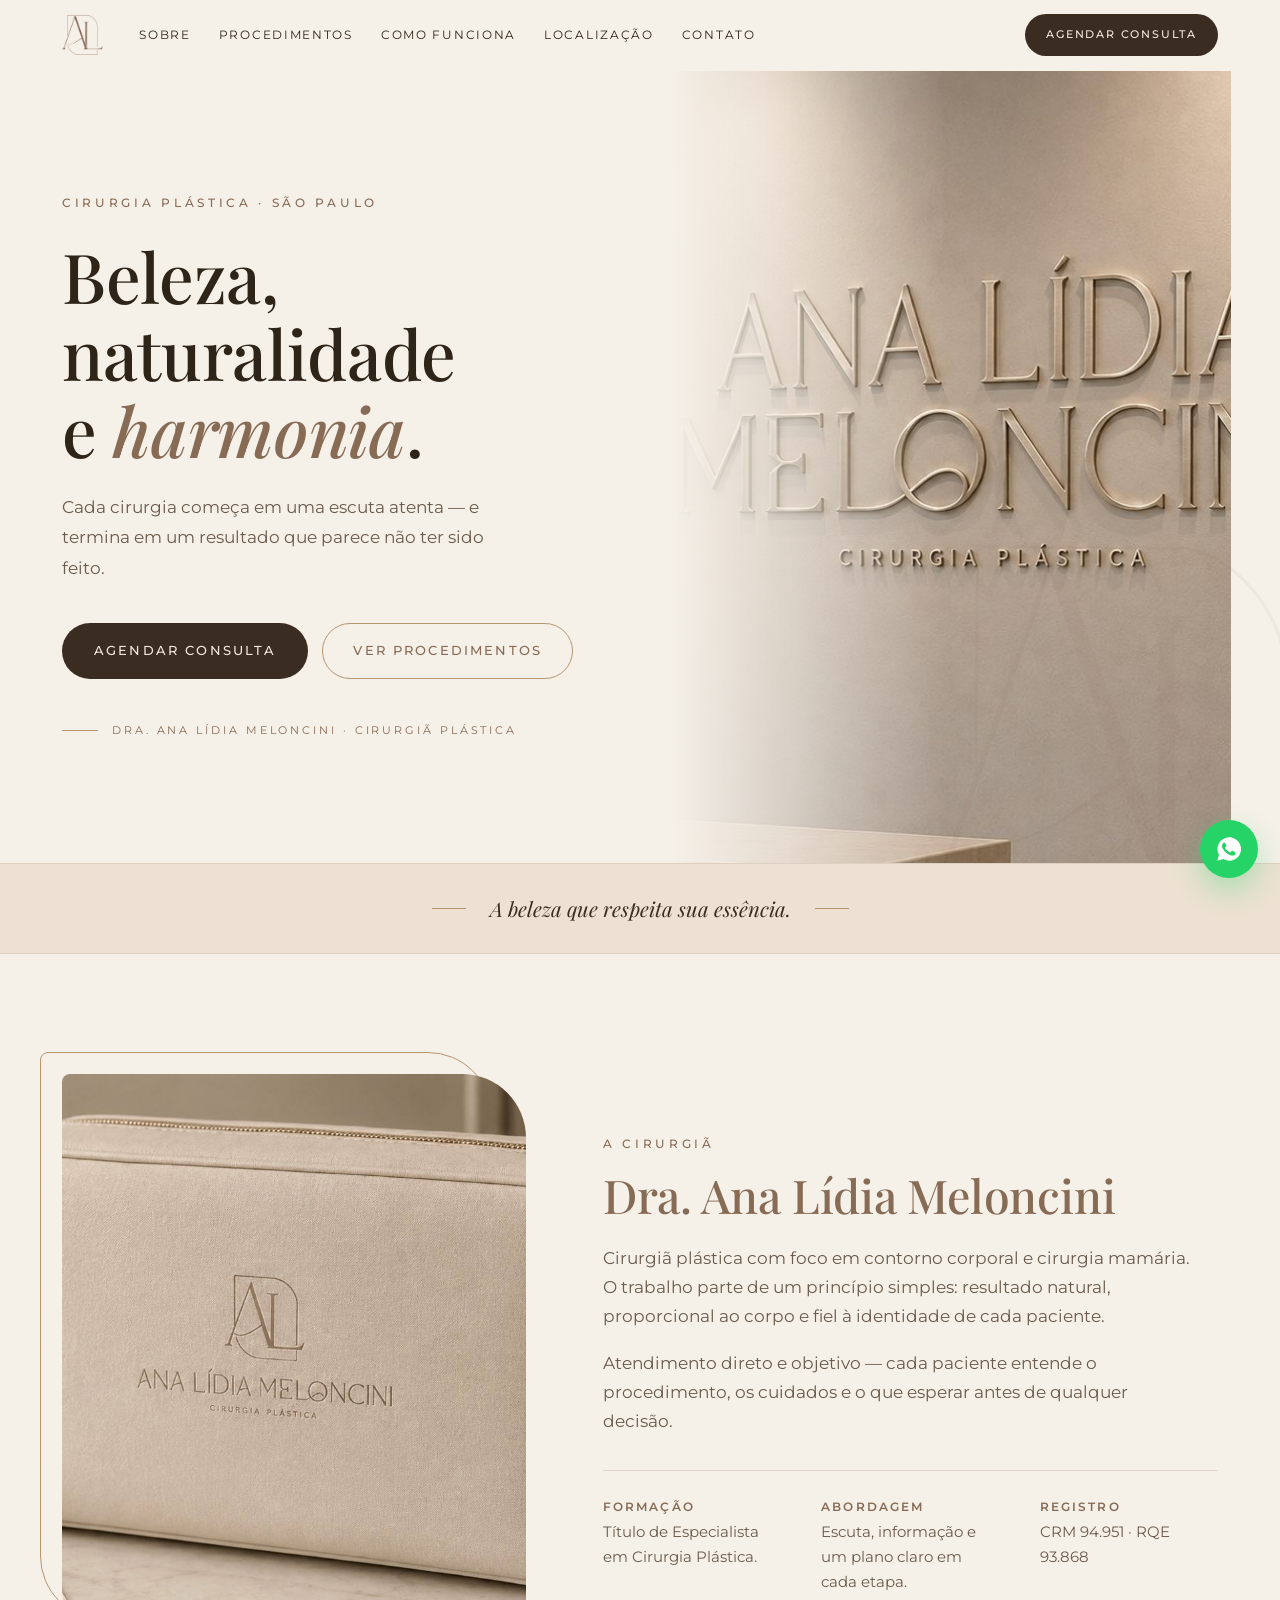
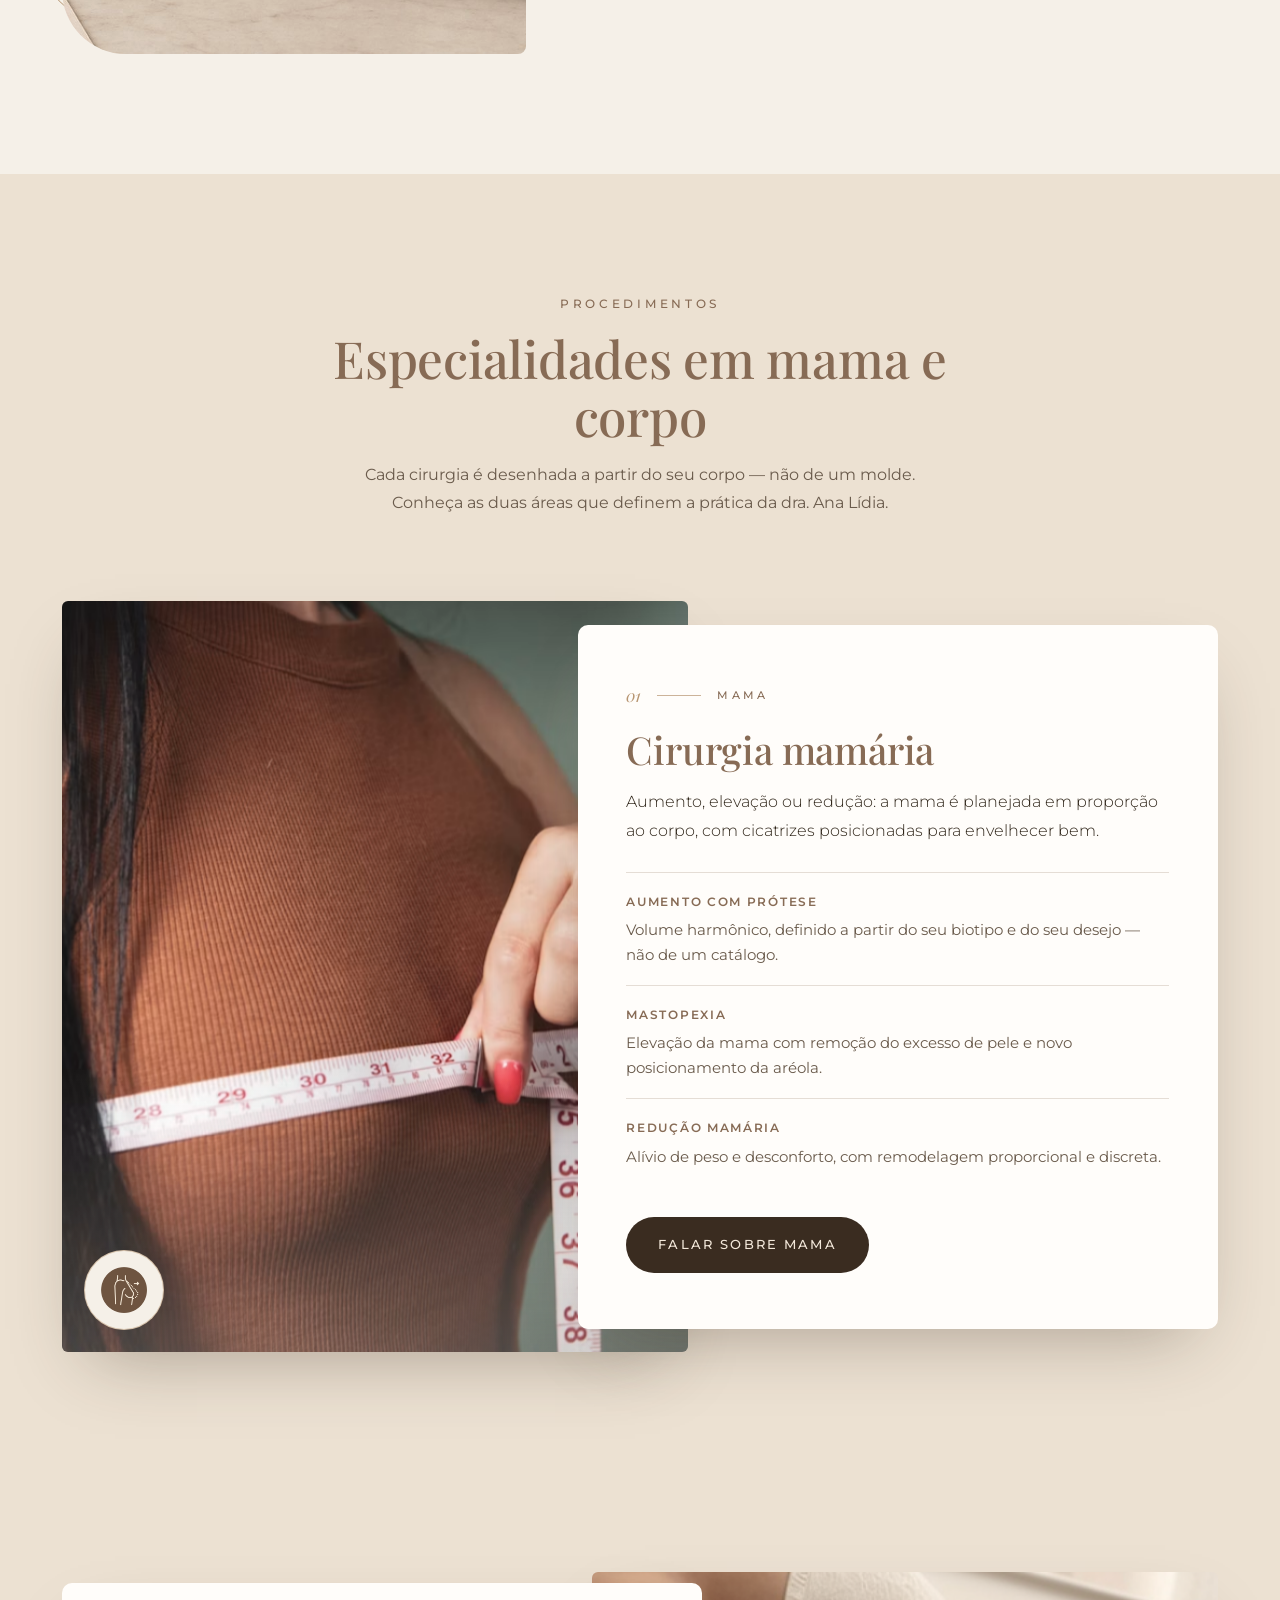
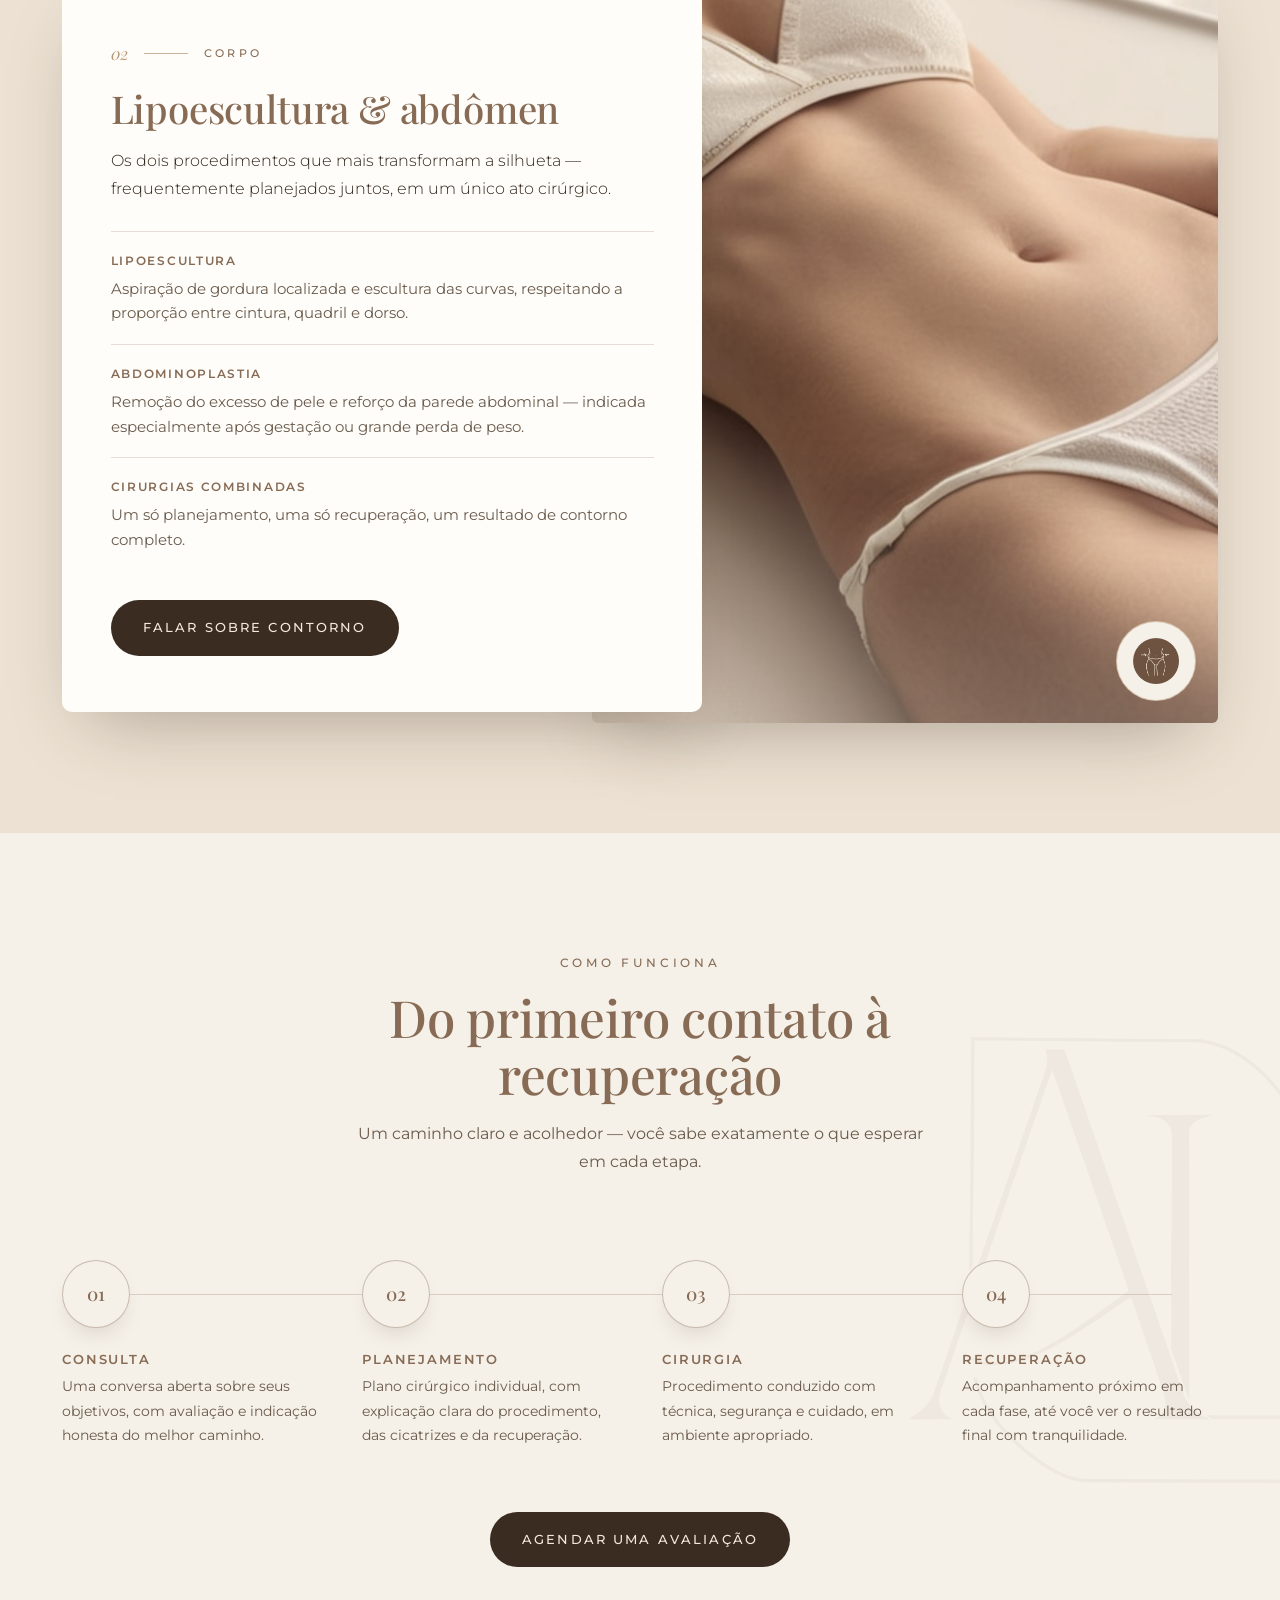
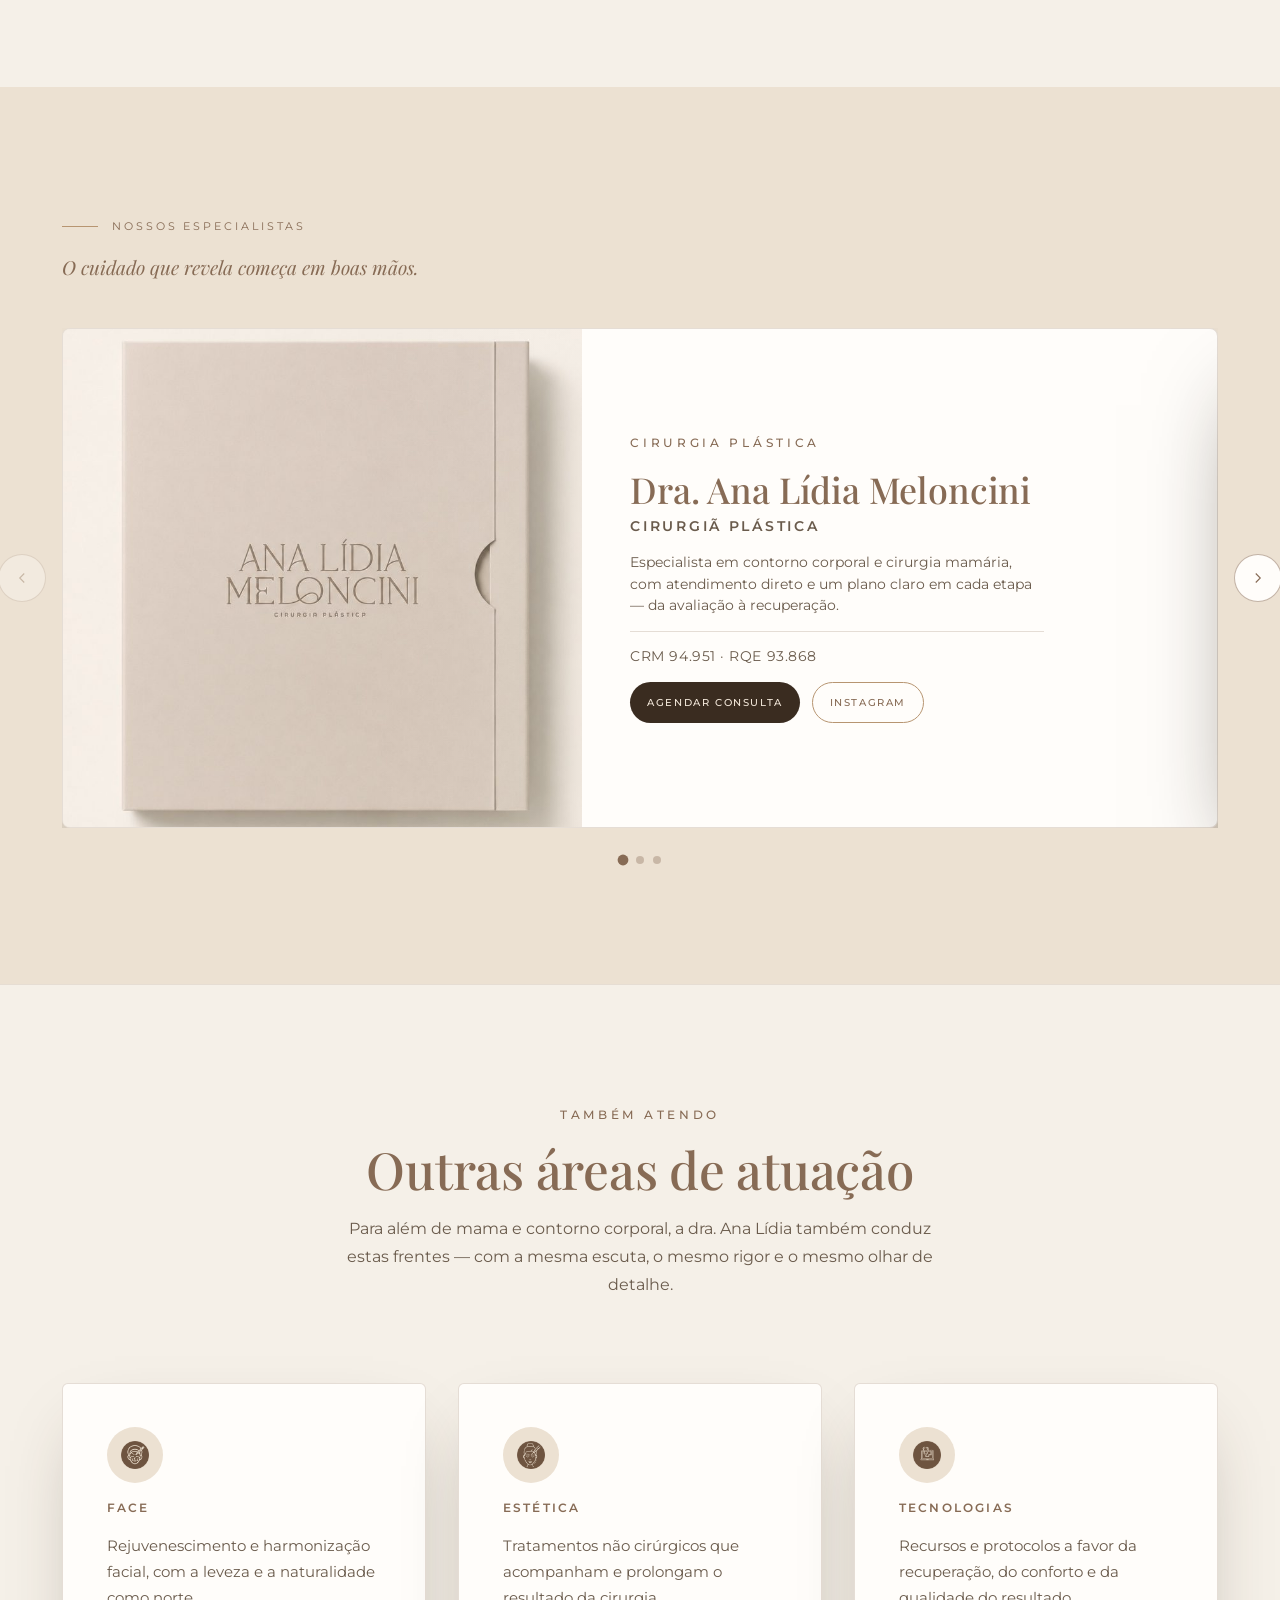
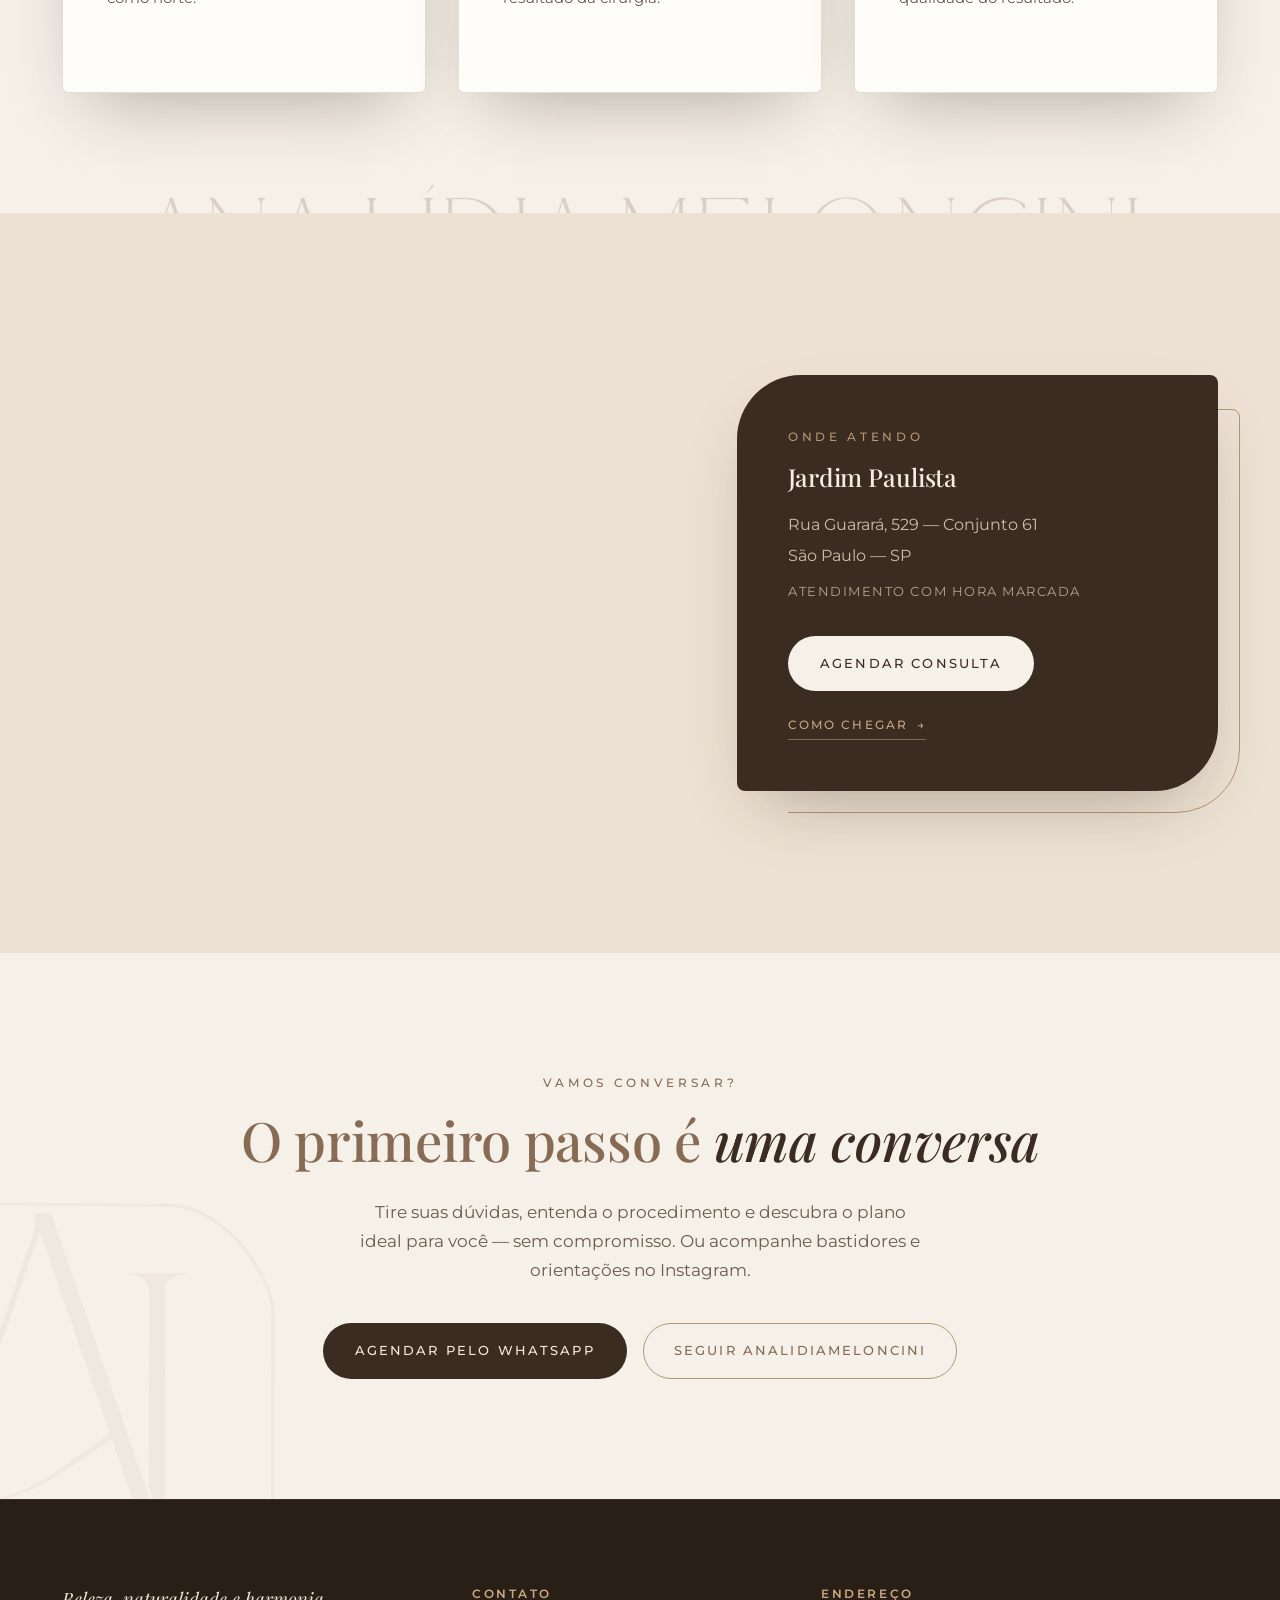
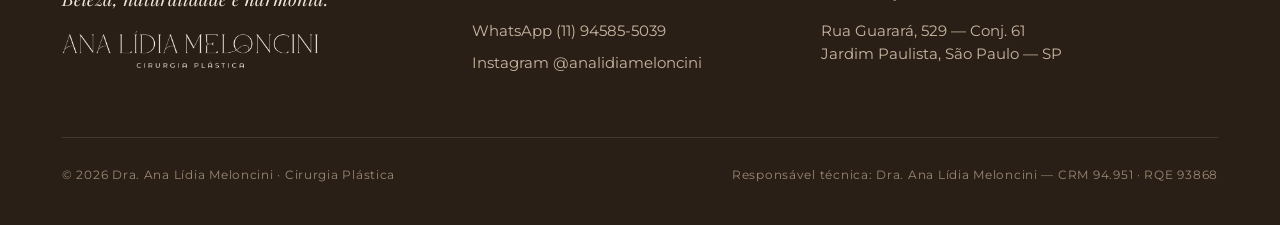
==== commit 5b56d308: "Especialistas: adiciona linha de apoio ao título da seção" ====
--- a/index.html
+++ b/index.html
@@ -378,6 +378,7 @@
   .team-head{margin-bottom:clamp(28px,4vw,44px)}
   .team-eyebrow{display:inline-flex;align-items:center;gap:14px;font-size:.7rem;letter-spacing:.26em;text-transform:uppercase;color:var(--taupe)}
   .team-eyebrow::before{content:"";width:36px;height:1px;background:var(--gold);flex:none}
+  .team-head p{font-family:var(--serif);font-style:italic;font-size:clamp(1rem,1.5vw,1.22rem);color:var(--taupe);margin-top:14px}
   .team-viewport{position:relative;overflow:visible;margin:0 -32px;padding:0 32px}
   .team-controls{position:absolute;z-index:4;top:50%;left:-32px;right:-32px;display:flex;justify-content:space-between;gap:10px;transform:translateY(-50%);pointer-events:none}
   .team-control{width:48px;height:48px;border:1px solid rgba(135,107,85,.5);border-radius:50%;background:var(--card);color:var(--taupe);display:grid;place-items:center;cursor:pointer;transition:background .22s ease,color .22s ease,transform .22s ease}
@@ -706,6 +707,7 @@
     <div class="wrap">
       <div class="team-head reveal">
         <span class="team-eyebrow">Nossos especialistas</span>
+        <p>O cuidado que revela começa em boas mãos.</p>
       </div>
       <div class="team-viewport reveal" aria-live="polite">
         <div class="team-controls" aria-label="Controles do carrossel de especialistas">
@@ -719,7 +721,7 @@
         <div class="team-track-window">
           <div class="team-track" id="teamTrack">
             <article class="team-card">
-              <div class="team-photo"><img src="assets/brand-necessaire.jpg" alt="Dra. Ana Lídia Meloncini — universo visual da clínica" /></div>
+              <div class="team-photo"><img src="assets/brand-folder.jpg" alt="Dra. Ana Lídia Meloncini — universo visual da clínica" /></div>
               <div class="team-copy">
                 <span class="eyebrow">Cirurgia plástica</span>
                 <h3>Dra. Ana Lídia Meloncini</h3>
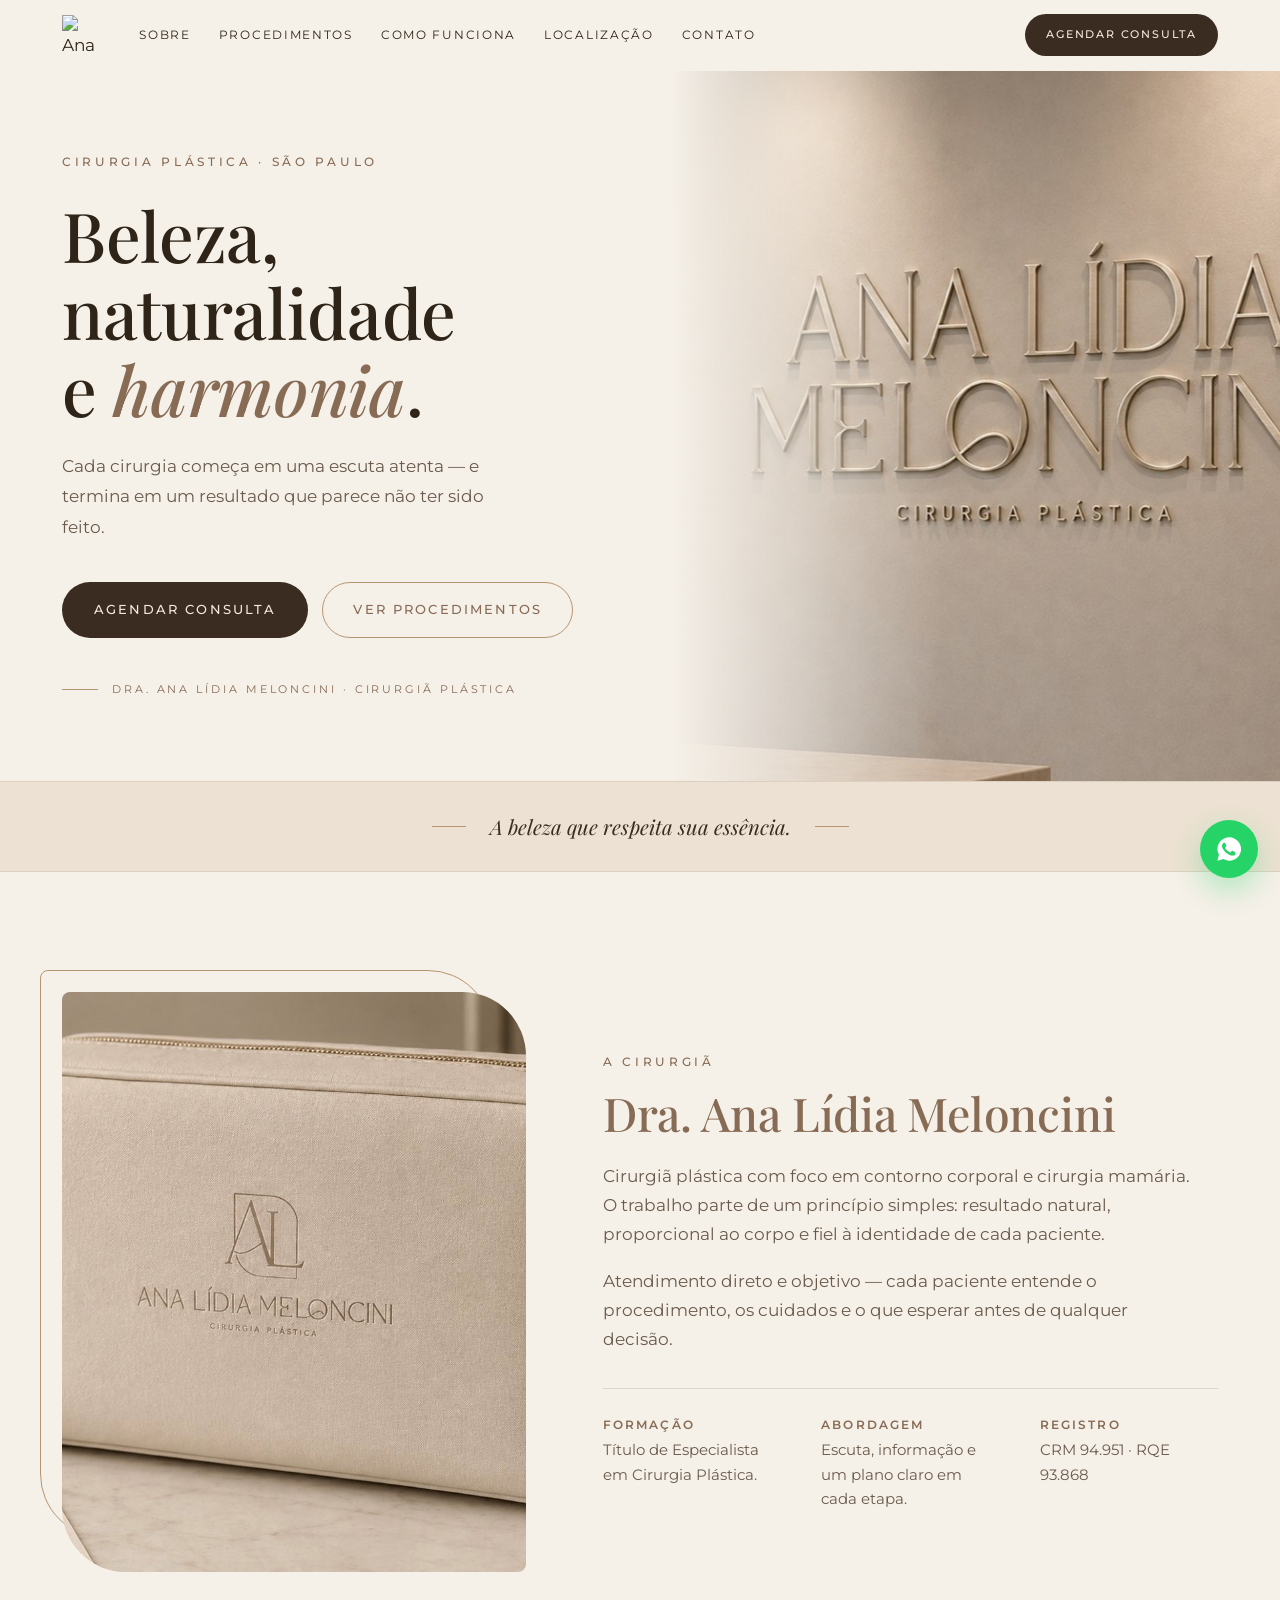
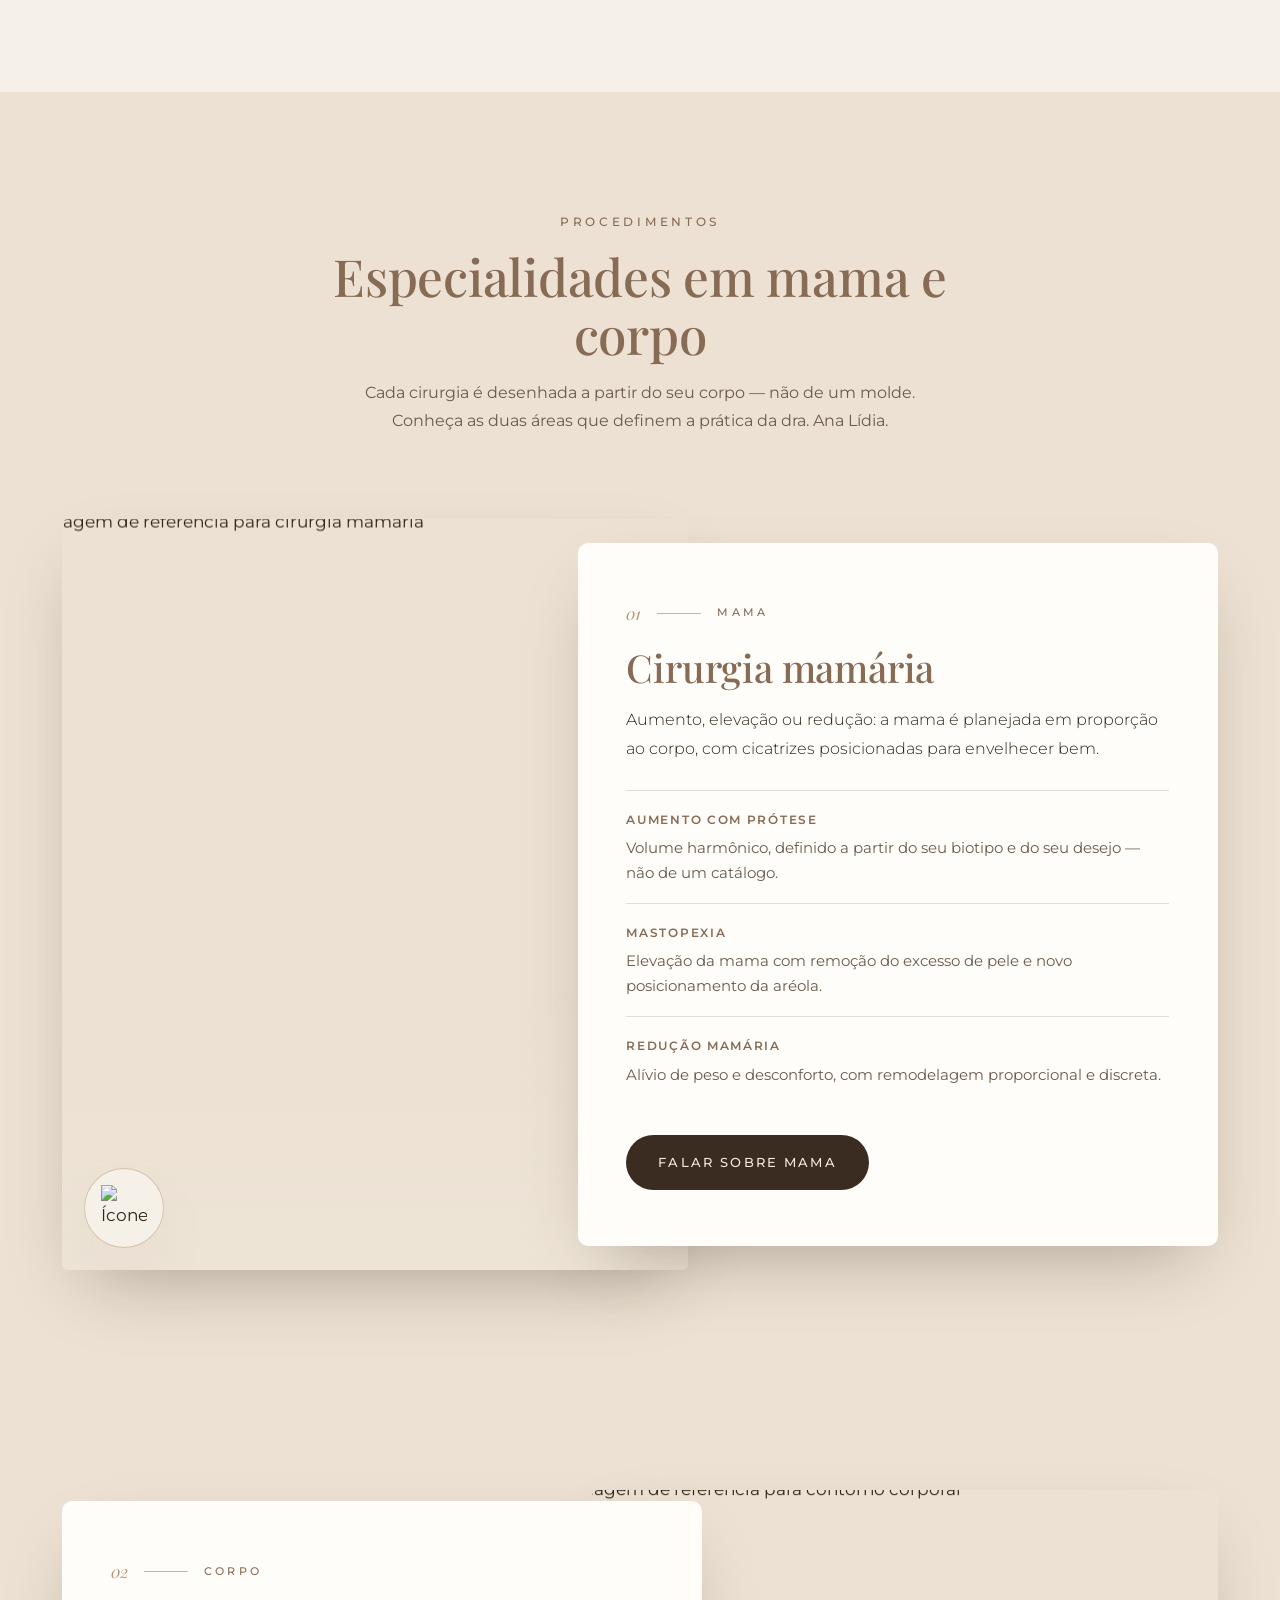
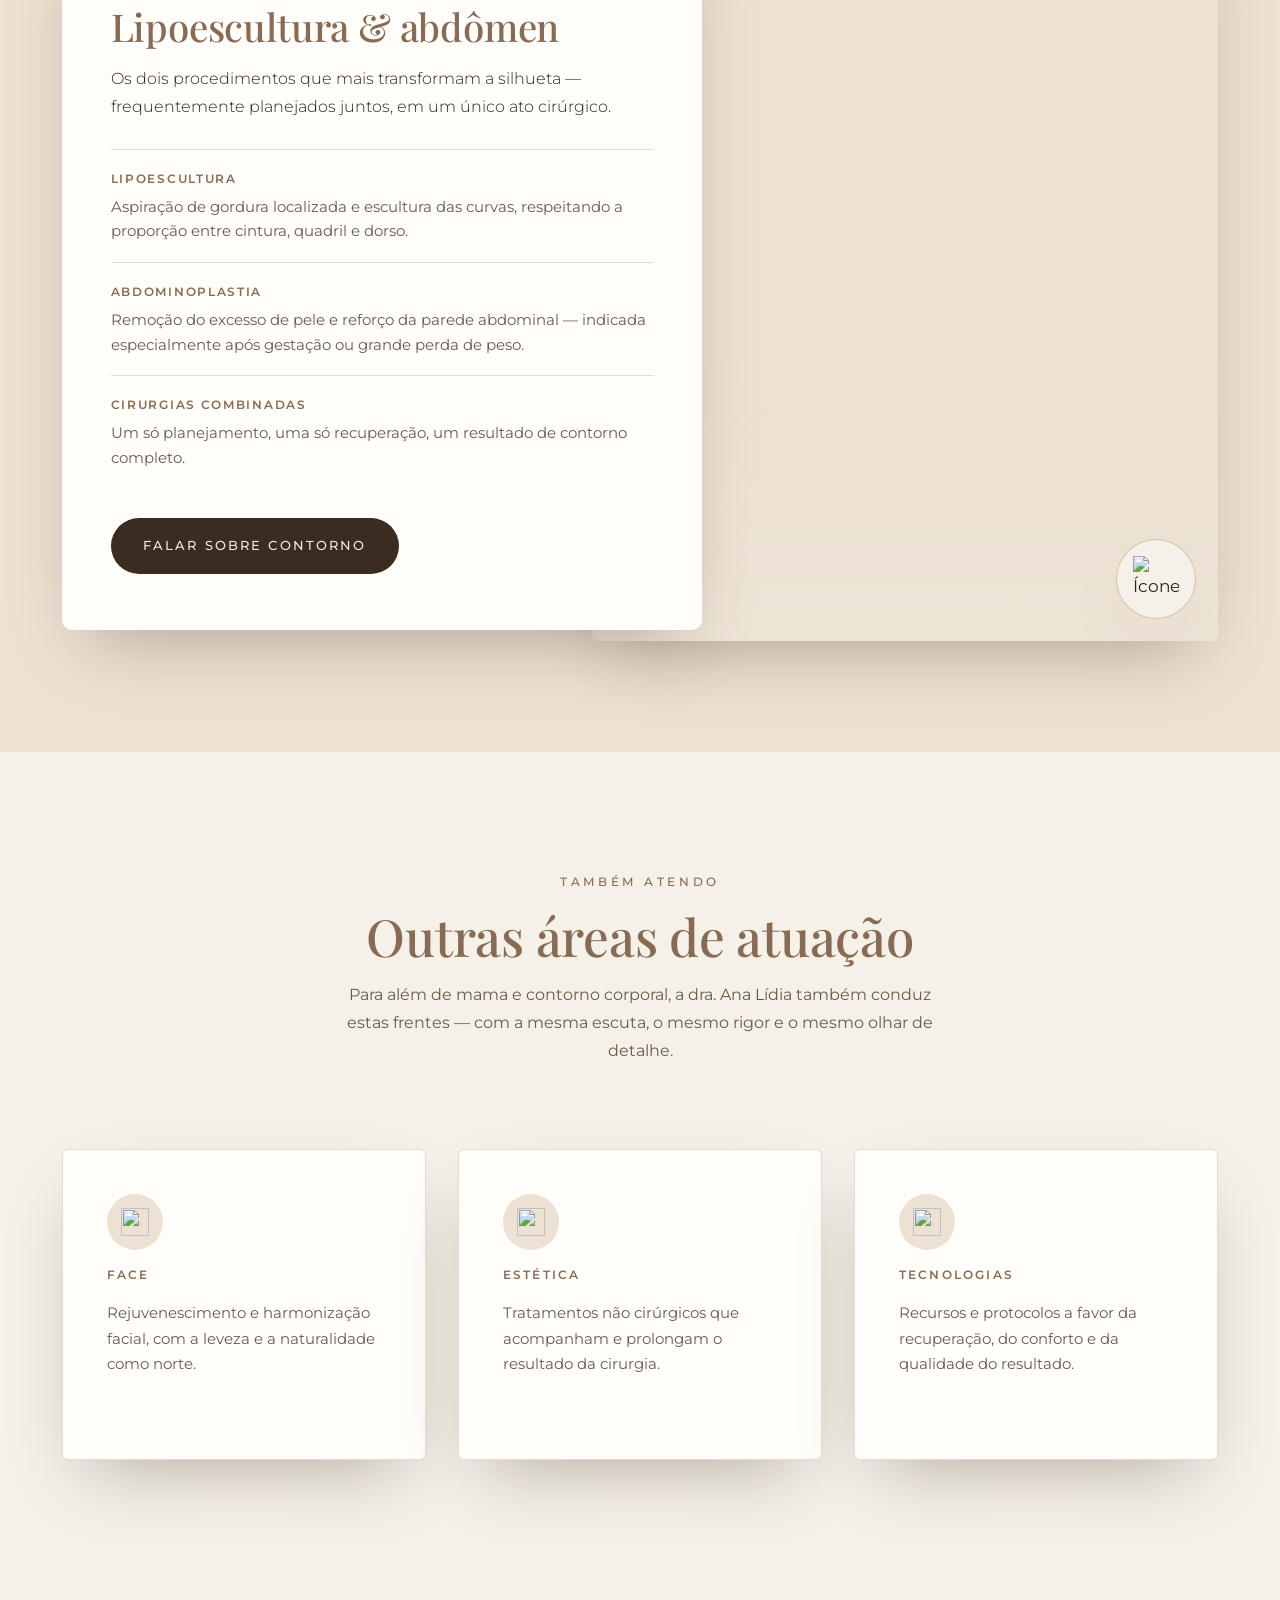
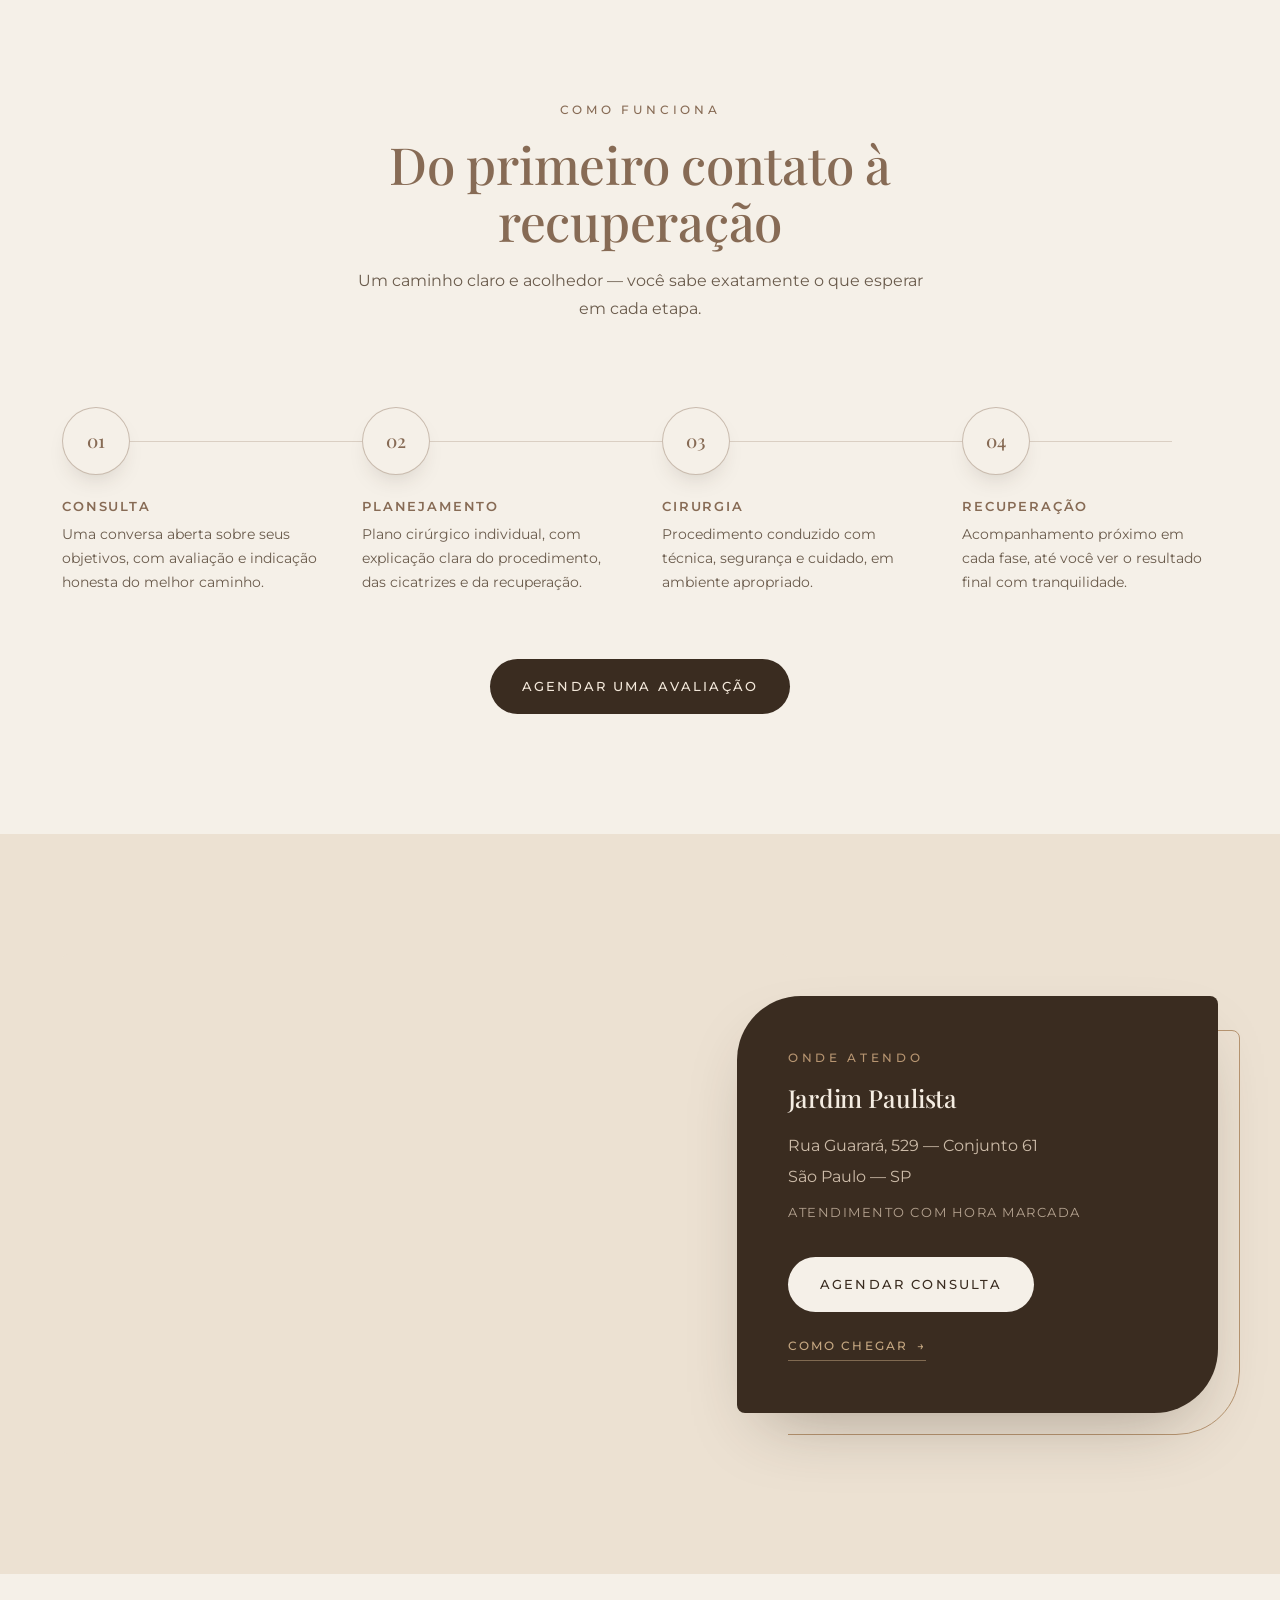
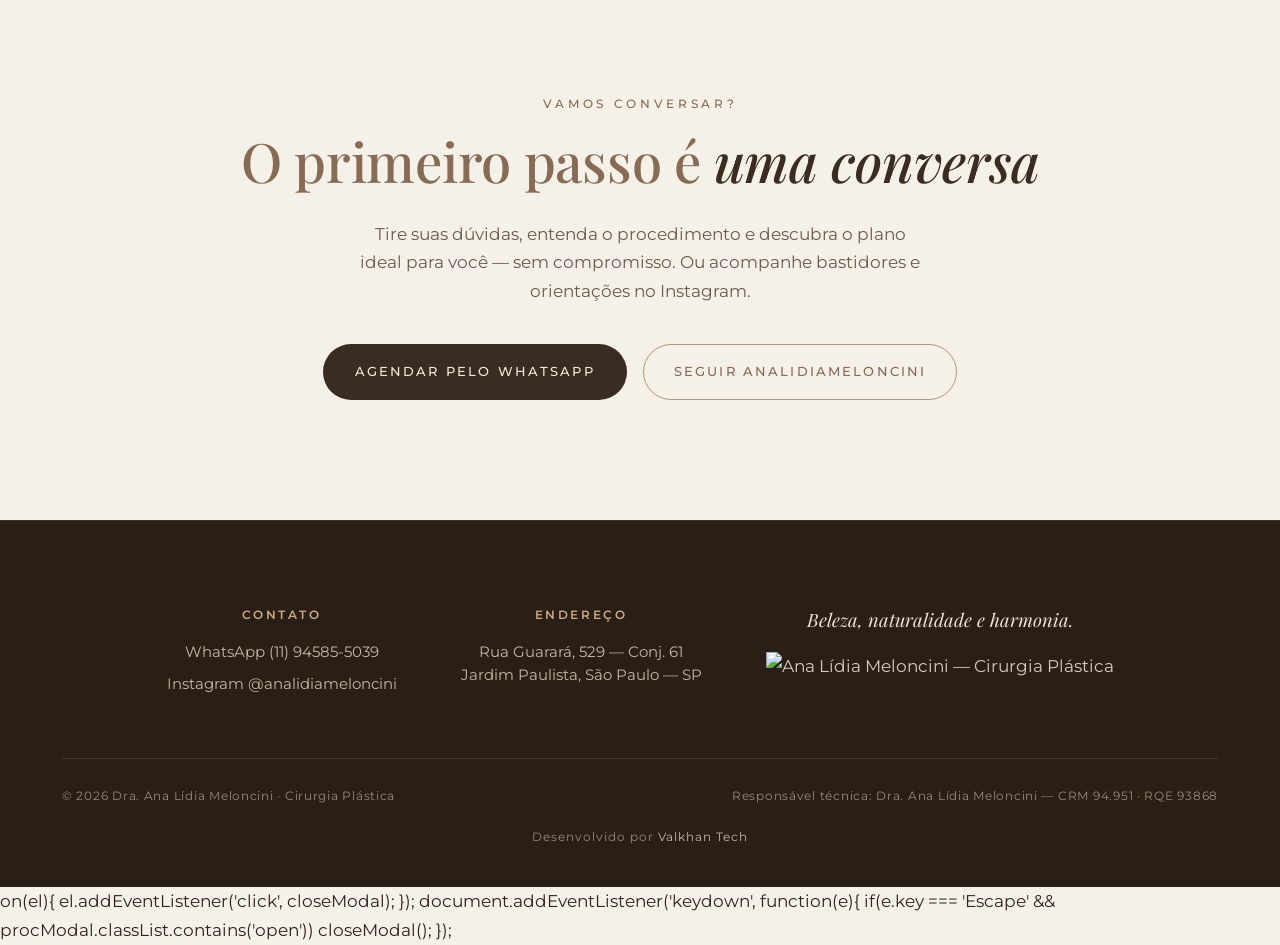
==== commit 6c40aad2: "feat: refinamentos de responsividade e parallax (hero, footer, cards, header)" ====
--- a/index.html
+++ b/index.html
@@ -3,6 +3,7 @@
 <head>
 <meta charset="UTF-8" />
 <meta name="viewport" content="width=device-width, initial-scale=1" />
+<meta name="color-scheme" content="only light" />
 <title>Dra. Ana Lídia Meloncini — Cirurgia Plástica</title>
 <meta name="description" content="Cirurgia plástica em São Paulo com foco em naturalidade. Mama, contorno corporal e lipoescultura. Agende sua consulta pelo WhatsApp." />
 <meta property="og:title" content="Dra. Ana Lídia Meloncini — Cirurgia Plástica" />
@@ -36,6 +37,7 @@
     --serif:"Playfair Display",Georgia,"Times New Roman",serif;
     --sans:"Montserrat","Helvetica Neue",Arial,sans-serif;
     --shadow:0 30px 70px -28px rgba(58,44,32,.38);
+    color-scheme:only light;
   }
   *,*::before,*::after{box-sizing:border-box;margin:0;padding:0}
   html{scroll-behavior:smooth}
@@ -96,6 +98,7 @@
   .nav a::after{content:"";position:absolute;left:0;bottom:0;height:1px;width:0;background:var(--gold);transition:width .25s ease}
   .nav a:hover::after{width:100%}
   .header-cta{margin-left:auto;padding:11px 21px;font-size:.7rem}
+  .nav a.btn-primary{color:#F3E8DA}
   .nav .menu-cta{display:none}
 
   /* Menu mobile */
@@ -114,7 +117,7 @@
     .menu-toggle{display:block}
     .nav{
       position:absolute;top:100%;left:0;right:0;display:none;
-      background:rgba(245,240,232,.98);backdrop-filter:blur(10px);
+      background:var(--cream);
       flex-direction:column;align-items:flex-start;gap:0;padding:6px 32px 20px;
       border-bottom:1px solid rgba(135,107,85,.18);
       box-shadow:0 34px 44px -30px rgba(58,44,32,.32);
@@ -124,17 +127,24 @@
     .nav a:last-of-type{border-bottom:0}
     .nav .menu-cta{display:inline-flex;margin-top:18px;align-self:flex-start;width:auto;padding:13px 26px;border-radius:40px;border-bottom:0}
     .nav .menu-cta::after{display:none}
+    .header-cta{display:none}
   }
   @media(max-width:640px){
-    .header-cta{display:none}
+    .header-inner{position:relative;padding:12px 22px}
+    .brand{position:absolute;left:50%;transform:translateX(-50%);z-index:130}
     .brand img{height:26px;width:auto}
+    .menu-toggle{width:36px;height:36px}
+    .menu-toggle span,.menu-toggle span::before,.menu-toggle span::after{left:9px;width:18px;height:2px}
+    .menu-toggle span{top:17px}
+    .menu-toggle span::before{top:-6px}
+    .menu-toggle span::after{top:6px}
   }
 
   /* ============================================================
      HERO — atenção no headline, foto abrindo, sem CRM competindo
      ============================================================ */
-  .hero{padding:0;min-height:88vh;display:grid;grid-template-columns:1.05fr .95fr;align-items:stretch;position:relative;overflow:hidden}
-  .hero-text{display:flex;flex-direction:column;justify-content:center;padding:120px 6vw 120px 0;padding-left:max(32px,calc((100vw - var(--max))/2 + 32px));position:relative;z-index:2}
+  .hero{padding:0;min-height:min(78vh,760px);display:grid;grid-template-columns:1.05fr .95fr;align-items:stretch;position:relative;overflow:hidden}
+  .hero-text{display:flex;flex-direction:column;justify-content:center;padding:clamp(64px,9vh,104px) 6vw;padding-right:0;padding-left:max(32px,calc((100vw - var(--max))/2 + 32px));position:relative;z-index:2}
   .hero-text .eyebrow{margin-bottom:24px}
   .hero-text h1{font-size:clamp(2.6rem,5.4vw,4.3rem);color:var(--ink);margin-bottom:24px;max-width:14ch}
   .hero-text h1 em{font-style:italic;color:var(--taupe);font-weight:500}
@@ -147,22 +157,25 @@
   .hero-signature::before{content:"";width:36px;height:1px;background:var(--gold);flex:none}
 
   .hero-media{position:relative;overflow:hidden;min-height:60vh}
-  .hero-media img{position:absolute;inset:-8%;width:116%;height:116%;object-fit:cover;will-change:transform}
+  .hero-media img{position:absolute;inset:-8%;width:116%;height:116%;max-width:none;object-fit:cover;will-change:transform}
   .hero-media::after{content:"";position:absolute;inset:0;pointer-events:none;
     background:linear-gradient(270deg,transparent 0%,transparent 55%,rgba(245,240,232,.6) 80%,var(--cream) 100%);
   }
-  .hero-monogram{position:absolute;right:-60px;bottom:-90px;width:420px;opacity:.06;z-index:1;pointer-events:none}
+  .hero-monogram{position:absolute;right:-60px;bottom:-90px;width:380px;opacity:.06;z-index:1;pointer-events:none}
   @media(max-width:900px){
     .hero{grid-template-columns:1fr;min-height:auto}
-    .hero-text{padding:64px 32px 56px;order:2}
-    .hero-media{order:1;min-height:50vh}
-    .hero-media::after{background:linear-gradient(0deg,rgba(245,240,232,.4) 0%,transparent 28%)}
+    .hero-text{padding:clamp(72px,10vw,104px) 32px clamp(44px,6vw,60px);order:1}
+    .hero-media{order:2;min-height:0;aspect-ratio:16/10;max-height:52vh}
+    .hero-media::after{background:linear-gradient(180deg,rgba(245,240,232,.5) 0%,transparent 30%)}
+    @supports not (aspect-ratio:16/10){
+      .hero-media{min-height:min(62vw,52vh)}
+    }
   }
 
   /* ============================================================
      FAIXA DE ASSINATURA — manifesto único, não stat bar
      ============================================================ */
-  .signature{padding:30px 0;background:var(--linen);border-top:1px solid rgba(135,107,85,.14);border-bottom:1px solid rgba(135,107,85,.14)}
+  .signature{padding:30px 0;background:var(--linen);border-top:1px solid rgba(135,107,85,.14);border-bottom:1px solid rgba(135,107,85,.14);position:relative;z-index:2}
   .signature-inner{display:flex;align-items:center;justify-content:center;gap:24px;text-align:center}
   .signature-inner p{font-family:var(--serif);font-style:italic;font-size:clamp(1.05rem,1.6vw,1.28rem);color:var(--espresso);max-width:48ch;line-height:1.45}
   .signature-mark{flex:none;width:34px;height:1px;background:var(--gold)}
@@ -185,7 +198,7 @@
   .about-facts p{font-size:.94rem;margin:0;line-height:1.65}
   @media(max-width:820px){
     .about{grid-template-columns:1fr;gap:48px}
-    .about-figure{max-width:440px}
+    .about-figure{max-width:440px;margin:0 auto}
     .about-figure::before{right:24px}
     .about-facts{grid-template-columns:1fr;gap:20px}
   }
@@ -242,9 +255,11 @@
   @media(max-width:980px){
     .proc{padding:72px 0}
     .proc.img-right .proc-grid,.proc.img-left .proc-grid{grid-template-columns:1fr;gap:30px}
-    .proc-media{aspect-ratio:auto;height:clamp(300px,64vw,480px)}
+    .proc-media{aspect-ratio:auto;height:clamp(340px,78vw,520px)}
     .proc.img-left .proc-media,.proc.img-left .proc-card{grid-column:auto;grid-row:auto}
-    .proc.img-right .proc-card,.proc.img-left .proc-card{margin:0}
+    .proc.img-right .proc-card,.proc.img-left .proc-card{margin:-70px 0 0}
+    .proc-badge{top:22px;bottom:auto}
+    .proc.img-left .proc-badge{right:auto;left:22px}
     .proc-badge{width:72px;height:72px}
     .proc-badge img{width:40px;height:40px}
   }
@@ -253,7 +268,7 @@
      COMO FUNCIONA — jornada da paciente em 4 passos
      ============================================================ */
   .processo{overflow:hidden}
-  .processo .mono{position:absolute;right:-90px;top:50%;transform:translateY(-50%);width:460px;opacity:.05;pointer-events:none}
+  .processo .mono{position:absolute;right:-90px;top:50%;transform:translateY(-50%);width:410px;opacity:.05;pointer-events:none}
   .steps{display:grid;grid-template-columns:repeat(4,1fr);gap:clamp(24px,3.5vw,44px);position:relative;margin-top:6px}
   .steps::before{content:"";position:absolute;top:34px;left:4%;right:4%;height:1px;background:rgba(135,107,85,.25)}
   .step{position:relative;padding-top:92px}
@@ -271,7 +286,13 @@
     .steps{grid-template-columns:repeat(2,1fr);gap:44px 36px}
     .steps::before{display:none}
   }
-  @media(max-width:560px){.steps{grid-template-columns:1fr}}
+  @media(max-width:560px){
+    .steps{grid-template-columns:1fr;gap:28px}
+    .step{padding:0 0 0 66px;min-height:52px;display:flex;flex-direction:column;justify-content:center}
+    .step .n{width:52px;height:52px;font-size:1rem;top:50%;transform:translateY(-50%)}
+    .step p{max-width:none}
+    .processo-cta{margin-top:44px}
+  }
 
   /* ============================================================
      TAMBÉM ATENDO — outras áreas de atuação em 3 cards
@@ -283,7 +304,7 @@
     bottom:-16rem;
     width:100vw;
     aspect-ratio:3/1;
-    background-image:url(assets/logo_wordmark_brown.png);
+    background-image:url(assets/logo_wordmark_brown.webp);
     background-position:center;
     background-repeat:no-repeat;
     background-size:78% auto;
@@ -324,18 +345,25 @@
     transition:opacity .3s ease,transform .5s cubic-bezier(.22,.61,.36,1),gap .3s ease;
   }
   .also-card:hover .more{opacity:1;transform:translateX(0);gap:13px}
-  @media(max-width:860px){.also-cards{grid-template-columns:1fr}}
+  @media(hover:none){
+    .also-card .more{opacity:1;transform:none}
+  }
+  @media(max-width:860px){
+    .also-cards{grid-template-columns:1fr}
+    .tambem::after{display:none}
+  }
 
   /* ============================================================
      MODAL — "Saiba mais" dos cards Também atendo
      ============================================================ */
   .modal{
-    position:fixed;inset:0;z-index:90;display:grid;place-items:center;
+    position:fixed;inset:0;z-index:240;display:grid;place-items:center;
     padding:24px;overflow-y:auto;cursor:default;
     opacity:0;visibility:hidden;
     transition:opacity .25s ease,visibility .25s ease;
   }
   .modal.open{opacity:1;visibility:visible}
+  body.modal-open{overflow:hidden}
   .modal-overlay{position:absolute;inset:0;background:rgba(42,31,22,.55);backdrop-filter:blur(3px);cursor:pointer}
   .modal-card{
     position:relative;width:min(560px,100%);margin:auto;
@@ -372,52 +400,6 @@
   @media(prefers-reduced-motion:reduce){.modal,.modal-card{transition:none}}
 
   /* ============================================================
-     ESPECIALISTAS — carrossel com a dra. e profissionais parceiros
-     ============================================================ */
-  .team{overflow:hidden;background:var(--linen)}
-  .team-head{margin-bottom:clamp(28px,4vw,44px)}
-  .team-eyebrow{display:inline-flex;align-items:center;gap:14px;font-size:.7rem;letter-spacing:.26em;text-transform:uppercase;color:var(--taupe)}
-  .team-eyebrow::before{content:"";width:36px;height:1px;background:var(--gold);flex:none}
-  .team-head p{font-family:var(--serif);font-style:italic;font-size:clamp(1rem,1.5vw,1.22rem);color:var(--taupe);margin-top:14px}
-  .team-viewport{position:relative;overflow:visible;margin:0 -32px;padding:0 32px}
-  .team-controls{position:absolute;z-index:4;top:50%;left:-32px;right:-32px;display:flex;justify-content:space-between;gap:10px;transform:translateY(-50%);pointer-events:none}
-  .team-control{width:48px;height:48px;border:1px solid rgba(135,107,85,.5);border-radius:50%;background:var(--card);color:var(--taupe);display:grid;place-items:center;cursor:pointer;transition:background .22s ease,color .22s ease,transform .22s ease}
-  .team-control{pointer-events:auto}
-  .team-control:hover:not(:disabled){background:var(--taupe);color:#fff;transform:translateY(-2px)}
-  .team-control:focus-visible{outline:3px solid var(--taupe);outline-offset:3px}
-  .team-control:disabled{opacity:.35;cursor:not-allowed}
-  .team-control svg{width:18px;height:18px}
-  .team-track-window{overflow:hidden}
-  .team-track{display:flex;gap:0;transition:transform .55s cubic-bezier(.22,.61,.36,1);will-change:transform}
-  .team-card{height:min(64vh,500px);min-width:100%;display:grid;grid-template-columns:minmax(280px,.9fr) minmax(0,1.1fr);background:var(--card);border:1px solid var(--line);box-shadow:0 45px 90px -32px rgba(33,24,14,.55);border-radius:8px;overflow:hidden}
-  .team-photo{min-height:0;background:var(--linen);position:relative;overflow:hidden}
-  .team-photo::after{content:"";position:absolute;inset:0;background:linear-gradient(90deg,transparent 60%,rgba(245,240,232,.22))}
-  .team-photo img{width:100%;height:100%;object-fit:cover;object-position:center;filter:sepia(.05)}
-  .team-card.is-placeholder .team-photo{display:grid;place-items:center;background:var(--taupe)}
-  .team-card.is-placeholder .team-photo::before{content:"";width:110px;height:110px;background:url(assets/logo_monogram_cream.png) center/contain no-repeat;opacity:.85}
-  .team-copy{padding:clamp(30px,4vw,48px);display:flex;flex-direction:column;justify-content:center}
-  .team-copy h3{font-size:clamp(1.6rem,2.8vw,2.3rem);color:var(--taupe);margin-bottom:7px}
-  .team-role{font-size:.66rem;letter-spacing:.2em;text-transform:uppercase;color:var(--gold);font-weight:600;margin-bottom:14px}
-  .team-copy p{font-size:.85rem;line-height:1.6;color:var(--ink-soft);max-width:46ch;margin-bottom:14px}
-  .team-meta{border-top:1px solid var(--line);padding-top:14px;margin-bottom:18px;color:var(--ink-soft);font-size:.76rem;letter-spacing:.04em}
-  .team-links{display:flex;flex-wrap:wrap;gap:12px}
-  .team-links .btn{font-size:.62rem;padding:11px 17px}
-  .team-dots{display:flex;justify-content:center;gap:9px;margin-top:28px}
-  .team-dot{width:8px;height:8px;padding:0;border:0;border-radius:50%;background:rgba(135,107,85,.35);cursor:pointer;transition:transform .2s ease,background .2s ease}
-  .team-dot.active{background:var(--taupe);transform:scale(1.35)}
-  .team-dot:focus-visible{outline:3px solid var(--taupe);outline-offset:3px}
-  @media(max-width:980px){
-    .team-viewport{margin:0 -20px;padding:0 20px}
-    .team-controls{top:50%;left:4px;right:4px;justify-content:space-between;transform:translateY(-50%)}
-    .team-card{height:min(78vh,760px);grid-template-columns:1fr;grid-template-rows:38% 62%}
-    .team-photo{height:auto;min-height:0;max-height:none}
-    .team-copy{padding:26px 26px 32px}
-    .team-copy h3{font-size:1.6rem}
-    .team-copy p{font-size:.86rem;line-height:1.6;margin-bottom:14px}
-  }
-  @media(prefers-reduced-motion:reduce){.team-track{transition:none}}
-
-  /* ============================================================
      ONDE ATENDO — card espresso sobre seção clara + mapa
      ============================================================ */
   .place{background:var(--linen);position:relative;z-index:0}
@@ -445,9 +427,10 @@
   .place-map{height:clamp(380px,42vw,500px);border-radius:6px;overflow:hidden;background:var(--linen)}
   .place-map iframe{width:100%;height:100%;border:0;filter:grayscale(.5) sepia(.16) contrast(.96)}
   @media(max-width:920px){
-    .place-grid{grid-template-columns:1fr}
-    .place-card{margin:-40px 0 0;position:relative}
-    .place-map{height:340px}
+    .place-grid{grid-template-columns:1fr;gap:0}
+    .place-card{margin:0;position:relative;border-radius:2.5rem .5rem}
+    .place-card::before{display:none}
+    .place-map{height:300px;border-radius:6px 6px 0 0}
   }
 
   /* ============================================================
@@ -455,7 +438,7 @@
      bordão com destaque e o @ logo abaixo do título
      ============================================================ */
   .contato{text-align:center;overflow:hidden}
-  .contato .mono{position:absolute;left:-90px;bottom:-110px;width:420px;opacity:.05;pointer-events:none}
+  .contato .mono{position:absolute;left:-90px;bottom:-110px;width:380px;opacity:.05;pointer-events:none}
   .contato h2{font-size:clamp(2.2rem,4.6vw,3.4rem);color:var(--taupe);margin-bottom:14px}
   .contato h2 em{font-style:italic;color:var(--espresso)}
   .contato p{color:var(--ink-soft);max-width:52ch;margin:28px auto 38px}
@@ -465,14 +448,17 @@
      FOOTER
      ============================================================ */
   footer{background:var(--espresso-deep);color:#D9C9B6;padding:84px 0 40px;border-top:1px solid rgba(255,255,255,.08)}
-  .foot{display:grid;grid-template-columns:1.2fr 1fr 1.3fr;gap:44px;margin-bottom:52px}
+  .foot{display:grid;grid-template-columns:repeat(3,auto);justify-content:center;align-items:start;gap:clamp(36px,5vw,88px);margin:0 auto 52px;text-align:center}
   .foot .foot-brand p{font-family:var(--serif);font-style:italic;font-size:1.15rem;color:#EFE3D4;margin-bottom:18px}
-  .foot img.flogo{height:37px;width:auto}
+  .foot img.flogo{height:37px;width:auto;margin:0 auto}
   .foot h4{font-family:var(--sans);font-weight:600;font-size:.72rem;letter-spacing:.22em;text-transform:uppercase;color:var(--gold-soft);margin-bottom:16px}
   .foot a,.foot p{display:block;font-size:.92rem;color:#C9B6A1;margin-bottom:9px;line-height:1.6}
   .foot a:hover{color:#fff}
   .foot-bottom{border-top:1px solid rgba(255,255,255,.12);padding-top:26px;display:flex;justify-content:space-between;gap:14px;flex-wrap:wrap;font-size:.76rem;color:#9A8874;letter-spacing:.06em}
-  @media(max-width:720px){.foot{grid-template-columns:1fr;gap:32px}}
+  .foot-bottom .dev{width:100%;text-align:center;margin-top:6px;letter-spacing:.08em}
+  .foot-bottom .dev a{color:#C9B6A1;text-decoration:none;transition:color .2s}
+  .foot-bottom .dev a:hover{color:#fff;text-decoration:underline}
+  @media(max-width:720px){.foot{grid-template-columns:1fr;gap:34px}}
 
   /* ============================================================
      WHATSAPP sticky
@@ -486,8 +472,54 @@
     transition:transform .25s ease,background .25s ease;
   }
   .wa:hover{transform:translateY(-2px);background:#1EBE5B}
+  body.modal-open .wa{opacity:0;pointer-events:none}
+  @media(max-width:640px){
+    .wa{right:16px;bottom:16px;width:52px;height:52px}
+    .wa svg{width:25px;height:25px}
+  }
   .wa:focus-visible{outline:3px solid rgba(37,211,102,.45);outline-offset:3px}
   .wa svg{width:28px;height:28px}
+
+  /* ============================================================
+     AJUSTES DE TELA PEQUENA
+     ============================================================ */
+  @media(max-width:640px){
+    body{font-size:16px}
+    section{padding:64px 0}
+    .wrap{padding:0 22px}
+    .section-head{margin-bottom:44px}
+
+    /* Marca d'água: no celular elas voltam, em versão compacta. */
+    .hero-monogram{width:200px;right:-18px;bottom:14px;opacity:.07;z-index:1}
+    .processo .mono{width:300px;right:-48px;top:auto;bottom:-30px;transform:none;opacity:.05}
+    .contato .mono{width:260px;left:-46px;bottom:-74px;opacity:.05}
+
+    /* CTAs em largura total: alvo de toque maior e alinhamento previsível. */
+    .hero-actions,.cta-actions,.place-card .acts{flex-direction:column;align-items:stretch;gap:12px}
+    .hero-actions .btn,.cta-actions .btn,.place-card .acts .btn,
+    .proc-card .btn,.processo-cta .btn{width:100%;justify-content:center}
+    .btn{padding:15px 20px;font-size:.78rem;letter-spacing:.12em}
+    .btn-outline{padding:14px 19px}
+    .place-card .acts .link{justify-content:center;margin-top:6px}
+
+    .hero-text{padding:clamp(52px,11vw,72px) 22px 34px}
+    .hero-text .eyebrow{margin-bottom:18px;font-size:.68rem}
+    .hero-text h1{font-size:clamp(2.2rem,9.2vw,2.8rem);line-height:1.14;margin-bottom:18px;max-width:11ch}
+    .hero-media{min-height:0}
+    .hero-text p{font-size:clamp(.97rem,3.9vw,1.02rem);line-height:1.72;margin-bottom:28px}
+    .hero-signature{margin-top:26px;font-size:.64rem;letter-spacing:.22em}
+
+    .proc{padding:56px 0}
+    .proc-card{padding:32px 24px}
+    .proc-badge{width:60px;height:60px;bottom:auto;top:16px}
+    .proc-badge img{width:32px;height:32px}
+    .proc.img-right .proc-badge{left:16px}
+    .proc.img-left .proc-badge{right:16px}
+
+    footer{padding:64px 0 32px}
+    .foot img.flogo{height:26px}
+    .foot-bottom{padding-bottom:52px}
+  }
 
   /* ============================================================
      Reveal + reduced motion
@@ -509,7 +541,7 @@
 <header id="hd">
   <div class="header-inner">
     <a class="brand" href="#topo" aria-label="Dra. Ana Lídia Meloncini — Cirurgia Plástica">
-      <img src="assets/logo_monogram_brown.png" width="1600" height="1551" alt="Ana Lídia Meloncini — Cirurgia Plástica" />
+      <img src="assets/logo_monogram_brown.webp" width="1600" height="1551" alt="Ana Lídia Meloncini — Cirurgia Plástica" />
     </a>
     <nav class="nav" id="mainNav" aria-label="Navegação principal">
       <a href="#sobre">Sobre</a>
@@ -541,9 +573,9 @@
       <div class="hero-signature reveal">Dra. Ana Lídia Meloncini · Cirurgiã Plástica</div>
     </div>
     <div class="hero-media">
-      <img id="heroImg" src="assets/ambiente-recepcao.jpg" alt="Recepção da clínica da Dra. Ana Lídia Meloncini" />
+      <img id="heroImg" src="assets/ambiente-recepcao.jpg" width="1402" height="910" fetchpriority="high" decoding="async" alt="Recepção da clínica da Dra. Ana Lídia Meloncini" />
     </div>
-    <img class="hero-monogram" src="assets/logo_monogram_brown.png" alt="" aria-hidden="true" />
+    <img class="hero-monogram" loading="lazy" decoding="async" src="assets/logo_monogram_brown.webp" alt="" aria-hidden="true" />
   </section>
 
   <!-- ================ FAIXA DE ASSINATURA =================== -->
@@ -605,8 +637,8 @@
       <div class="wrap">
         <div class="proc-grid">
           <div class="proc-media reveal d1">
-            <div class="frame"><img src="assets/mama.avif" alt="Imagem de referência para cirurgia mamária" /></div>
-            <span class="proc-badge"><img src="assets/ico_mama.png" alt="Ícone da categoria Mama" /></span>
+            <div class="frame"><img src="assets/mama.webp" loading="lazy" decoding="async" alt="Imagem de referência para cirurgia mamária" /></div>
+            <span class="proc-badge"><img src="assets/ico_mama.webp" loading="lazy" decoding="async" alt="Ícone da categoria Mama" /></span>
           </div>
           <div class="proc-card reveal">
             <div class="proc-kicker"><span class="num">01</span><span class="rule"></span><span class="cat">Mama</span></div>
@@ -637,8 +669,8 @@
       <div class="wrap">
         <div class="proc-grid">
           <div class="proc-media reveal d1">
-            <div class="frame"><img src="assets/corpo.png" alt="Imagem de referência para contorno corporal" /></div>
-            <span class="proc-badge"><img src="assets/ico_lipoescultura.png" alt="Ícone da categoria Lipoescultura" /></span>
+            <div class="frame"><img src="assets/corpo.webp" loading="lazy" decoding="async" alt="Imagem de referência para contorno corporal" /></div>
+            <span class="proc-badge"><img src="assets/ico_lipoescultura.webp" loading="lazy" decoding="async" alt="Ícone da categoria Lipoescultura" /></span>
           </div>
           <div class="proc-card reveal">
             <div class="proc-kicker"><span class="num">02</span><span class="rule"></span><span class="cat">Corpo</span></div>
@@ -665,102 +697,6 @@
     </section>
   </div>
 
-  <!-- ==================== COMO FUNCIONA ===================== -->
-  <section id="processo" class="processo">
-    <img class="mono" src="assets/logo_monogram_brown.png" alt="" aria-hidden="true" />
-    <div class="wrap">
-      <div class="section-head reveal">
-        <span class="eyebrow">Como funciona</span>
-        <h2>Do primeiro contato à recuperação</h2>
-        <p>Um caminho claro e acolhedor — você sabe exatamente o que esperar em cada etapa.</p>
-      </div>
-      <div class="steps reveal">
-        <div class="step">
-          <span class="n">01</span>
-          <h3>Consulta</h3>
-          <p>Uma conversa aberta sobre seus objetivos, com avaliação e indicação honesta do melhor caminho.</p>
-        </div>
-        <div class="step">
-          <span class="n">02</span>
-          <h3>Planejamento</h3>
-          <p>Plano cirúrgico individual, com explicação clara do procedimento, das cicatrizes e da recuperação.</p>
-        </div>
-        <div class="step">
-          <span class="n">03</span>
-          <h3>Cirurgia</h3>
-          <p>Procedimento conduzido com técnica, segurança e cuidado, em ambiente apropriado.</p>
-        </div>
-        <div class="step">
-          <span class="n">04</span>
-          <h3>Recuperação</h3>
-          <p>Acompanhamento próximo em cada fase, até você ver o resultado final com tranquilidade.</p>
-        </div>
-      </div>
-      <div class="processo-cta reveal">
-        <a class="btn btn-primary" href="https://wa.me/5511945855039" target="_blank" rel="noopener">Agendar uma avaliação</a>
-      </div>
-    </div>
-  </section>
-
-  <!-- ================== ESPECIALISTAS ======================== -->
-  <section id="especialistas" class="team">
-    <div class="wrap">
-      <div class="team-head reveal">
-        <span class="team-eyebrow">Nossos especialistas</span>
-        <p>O cuidado que revela começa em boas mãos.</p>
-      </div>
-      <div class="team-viewport reveal" aria-live="polite">
-        <div class="team-controls" aria-label="Controles do carrossel de especialistas">
-          <button class="team-control" id="teamPrev" type="button" aria-label="Especialista anterior">
-            <svg viewBox="0 0 24 24" fill="none" stroke="currentColor" stroke-width="1.5" aria-hidden="true"><path d="m15 18-6-6 6-6" /></svg>
-          </button>
-          <button class="team-control" id="teamNext" type="button" aria-label="Próximo especialista">
-            <svg viewBox="0 0 24 24" fill="none" stroke="currentColor" stroke-width="1.5" aria-hidden="true"><path d="m9 18 6-6-6-6" /></svg>
-          </button>
-        </div>
-        <div class="team-track-window">
-          <div class="team-track" id="teamTrack">
-            <article class="team-card">
-              <div class="team-photo"><img src="assets/brand-folder.jpg" alt="Dra. Ana Lídia Meloncini — universo visual da clínica" /></div>
-              <div class="team-copy">
-                <span class="eyebrow">Cirurgia plástica</span>
-                <h3>Dra. Ana Lídia Meloncini</h3>
-                <p class="team-role">Cirurgiã plástica</p>
-                <p>Especialista em contorno corporal e cirurgia mamária, com atendimento direto e um plano claro em cada etapa — da avaliação à recuperação.</p>
-                <p class="team-meta">CRM 94.951 · RQE 93.868</p>
-                <div class="team-links">
-                  <a class="btn btn-primary" href="https://wa.me/5511945855039" target="_blank" rel="noopener">Agendar consulta</a>
-                  <a class="btn btn-outline" href="https://instagram.com/analidiameloncini" target="_blank" rel="noopener">Instagram</a>
-                </div>
-              </div>
-            </article>
-
-            <article class="team-card is-placeholder">
-              <div class="team-photo" aria-hidden="true"></div>
-              <div class="team-copy">
-                <span class="eyebrow">Em breve</span>
-                <h3>Mais uma especialista</h3>
-                <p class="team-role">Perfil em atualização</p>
-                <p>Em breve, você poderá conhecer outra profissional que faz parte da rede de cuidado da clínica.</p>
-              </div>
-            </article>
-
-            <article class="team-card is-placeholder">
-              <div class="team-photo" aria-hidden="true"></div>
-              <div class="team-copy">
-                <span class="eyebrow">Em breve</span>
-                <h3>Mais um especialista</h3>
-                <p class="team-role">Perfil em atualização</p>
-                <p>Estamos preparando este perfil para apresentar todos os profissionais que acompanham nossas pacientes.</p>
-              </div>
-            </article>
-          </div>
-        </div>
-      </div>
-      <div class="team-dots" id="teamDots" aria-label="Selecionar especialista"></div>
-    </div>
-  </section>
-
   <!-- ==================== TAMBÉM ATENDO ====================== -->
   <section id="tambem-atendo" class="tambem">
     <div class="wrap">
@@ -771,23 +707,60 @@
       </div>
       <div class="also-cards reveal">
         <button type="button" class="also-card" data-proc="face">
-          <span class="icon"><img src="assets/ico_face.png" alt="" /></span>
+          <span class="icon"><img src="assets/ico_face.webp" loading="lazy" decoding="async" alt="" /></span>
           <h3>Face</h3>
           <p>Rejuvenescimento e harmonização facial, com a leveza e a naturalidade como norte.</p>
           <span class="more">Saiba mais <span aria-hidden="true">→</span></span>
         </button>
         <button type="button" class="also-card" data-proc="estetica">
-          <span class="icon"><img src="assets/ico_estetica.png" alt="" /></span>
+          <span class="icon"><img src="assets/ico_estetica.webp" loading="lazy" decoding="async" alt="" /></span>
           <h3>Estética</h3>
           <p>Tratamentos não cirúrgicos que acompanham e prolongam o resultado da cirurgia.</p>
           <span class="more">Saiba mais <span aria-hidden="true">→</span></span>
         </button>
         <button type="button" class="also-card" data-proc="tecnologias">
-          <span class="icon"><img src="assets/ico_tecnologias.png" alt="" /></span>
+          <span class="icon"><img src="assets/ico_tecnologias.webp" loading="lazy" decoding="async" alt="" /></span>
           <h3>Tecnologias</h3>
           <p>Recursos e protocolos a favor da recuperação, do conforto e da qualidade do resultado.</p>
           <span class="more">Saiba mais <span aria-hidden="true">→</span></span>
         </button>
+      </div>
+    </div>
+  </section>
+
+  <!-- ==================== COMO FUNCIONA ===================== -->
+  <section id="processo" class="processo">
+    <img class="mono" loading="lazy" decoding="async" src="assets/logo_monogram_brown.webp" alt="" aria-hidden="true" />
+    <div class="wrap">
+      <div class="section-head reveal">
+        <span class="eyebrow">Como funciona</span>
+        <h2>Do primeiro contato à recuperação</h2>
+        <p>Um caminho claro e acolhedor — você sabe exatamente o que esperar em cada etapa.</p>
+      </div>
+      <div class="steps reveal">
+        <div class="step">
+          <span class="n">01</span>
+          <h3>Consulta</h3>
+          <p>Uma conversa aberta sobre seus objetivos, com avaliação e indicação honesta do melhor caminho.</p>
+        </div>
+        <div class="step">
+          <span class="n">02</span>
+          <h3>Planejamento</h3>
+          <p>Plano cirúrgico individual, com explicação clara do procedimento, das cicatrizes e da recuperação.</p>
+        </div>
+        <div class="step">
+          <span class="n">03</span>
+          <h3>Cirurgia</h3>
+          <p>Procedimento conduzido com técnica, segurança e cuidado, em ambiente apropriado.</p>
+        </div>
+        <div class="step">
+          <span class="n">04</span>
+          <h3>Recuperação</h3>
+          <p>Acompanhamento próximo em cada fase, até você ver o resultado final com tranquilidade.</p>
+        </div>
+      </div>
+      <div class="processo-cta reveal">
+        <a class="btn btn-primary" href="https://wa.me/5511945855039" target="_blank" rel="noopener">Agendar uma avaliação</a>
       </div>
     </div>
   </section>
@@ -818,7 +791,7 @@
 
   <!-- ======================= CONTATO ======================== -->
   <section id="contato" class="contato">
-    <img class="mono" src="assets/logo_monogram_brown.png" alt="" aria-hidden="true" />
+    <img class="mono" loading="lazy" decoding="async" src="assets/logo_monogram_brown.webp" alt="" aria-hidden="true" />
     <div class="wrap">
       <div class="reveal">
         <span class="eyebrow">Vamos conversar?</span>
@@ -838,10 +811,6 @@
 <footer>
   <div class="wrap">
     <div class="foot">
-      <div class="foot-brand">
-        <p>Beleza, naturalidade e harmonia.</p>
-        <img class="flogo" src="assets/logo_wordmark_cream.png" alt="Ana Lídia Meloncini — Cirurgia Plástica" />
-      </div>
       <div>
         <h4>Contato</h4>
         <a href="https://wa.me/5511945855039" target="_blank" rel="noopener">WhatsApp (11) 94585-5039</a>
@@ -851,10 +820,15 @@
         <h4>Endereço</h4>
         <p>Rua Guarará, 529 — Conj. 61<br>Jardim Paulista, São Paulo — SP</p>
       </div>
+      <div class="foot-brand">
+        <p>Beleza, naturalidade e harmonia.</p>
+        <img class="flogo" src="assets/logo_wordmark_cream.webp" loading="lazy" decoding="async" alt="Ana Lídia Meloncini — Cirurgia Plástica" />
+      </div>
     </div>
     <div class="foot-bottom">
       <span>© <span id="yr"></span> Dra. Ana Lídia Meloncini · Cirurgia Plástica</span>
       <span>Responsável técnica: Dra. Ana Lídia Meloncini — CRM 94.951 · RQE 93868</span>
+      <span class="dev">Desenvolvido por <a href="https://valkhan.com.br/?utm_source=analidia.med.br" target="_blank" rel="noopener">Valkhan Tech</a></span>
     </div>
   </div>
 </footer>
@@ -868,7 +842,7 @@
   <div class="modal-overlay" data-close></div>
   <div class="modal-card">
     <button type="button" class="modal-close" data-close aria-label="Fechar janela">×</button>
-    <span class="modal-icon"><img id="procModalIcon" src="assets/ico_face.png" alt="" /></span>
+    <span class="modal-icon"><img id="procModalIcon" src="assets/ico_face.webp" loading="lazy" decoding="async" alt="" /></span>
     <span class="eyebrow">Também atendo</span>
     <h3 id="procModalTitle"></h3>
     <p class="modal-body" id="procModalBody"></p>
@@ -913,42 +887,14 @@
   }
 
   // Reveal
-  var io = new IntersectionObserver(function(es){
-    es.forEach(function(e){ if(e.isIntersecting){ e.target.classList.add('in'); io.unobserve(e.target); } });
-  },{threshold:.12});
-  document.querySelectorAll('.reveal').forEach(function(el){ io.observe(el); });
-
-  // Carrossel de especialistas
-  var teamTrack = document.getElementById('teamTrack');
-  var teamDots = document.getElementById('teamDots');
-  var teamPrev = document.getElementById('teamPrev');
-  var teamNext = document.getElementById('teamNext');
-  var teamIndex = 0;
-  var teamCount = teamTrack ? teamTrack.children.length : 0;
-  if(teamTrack && teamDots){
-    for(var dotIndex = 0; dotIndex < teamCount; dotIndex++){
-      var dot = document.createElement('button');
-      dot.className = 'team-dot';
-      dot.type = 'button';
-      dot.setAttribute('aria-label', 'Ver especialista ' + (dotIndex + 1));
-      dot.addEventListener('click', function(){ teamGoTo(Number(this.dataset.index)); });
-      dot.dataset.index = dotIndex;
-      teamDots.appendChild(dot);
-    }
-    function teamGoTo(index){
-      teamIndex = Math.max(0, Math.min(index, teamCount - 1));
-      var slideWidth = teamTrack.parentElement.getBoundingClientRect().width;
-      teamTrack.style.transform = 'translateX(-' + (teamIndex * slideWidth) + 'px)';
-      Array.prototype.forEach.call(teamDots.children, function(dot, dotPosition){
-        dot.classList.toggle('active', dotPosition === teamIndex);
-        dot.setAttribute('aria-current', dotPosition === teamIndex ? 'true' : 'false');
-      });
-      if(teamPrev) teamPrev.disabled = teamIndex === 0;
-      if(teamNext) teamNext.disabled = teamIndex === teamCount - 1;
-    }
-    teamPrev.addEventListener('click', function(){ teamGoTo(teamIndex - 1); });
-    teamNext.addEventListener('click', function(){ teamGoTo(teamIndex + 1); });
-    teamGoTo(0);
+  var reveals = document.querySelectorAll('.reveal');
+  if('IntersectionObserver' in window){
+    var io = new IntersectionObserver(function(es){
+      es.forEach(function(e){ if(e.isIntersecting){ e.target.classList.add('in'); io.unobserve(e.target); } });
+    },{threshold:.12});
+    reveals.forEach(function(el){ io.observe(el); });
+  }else{
+    reveals.forEach(function(el){ el.classList.add('in'); });
   }
 
   // Parallax suave — hero + fotos dos procedimentos
@@ -968,25 +914,69 @@
       });
     }, {passive:true});
   }
+
+  // Mobile — os cards de Mama e Corpo sobem sobre a foto conforme o scroll
+  // (a faixa "A beleza que respeita sua essência" usa o mesmo efeito, ≤900px;
+  //  o card de "Onde atendo" sobe sobre o mapa, ≤920px)
+  (function(){
+    if(reduce) return;
+    var mq980 = window.matchMedia('(max-width:980px)');
+    var mq900 = window.matchMedia('(max-width:900px)');
+    var mq920 = window.matchMedia('(max-width:920px)');
+    var pairs = [];
+    function gather(){
+      pairs = [];
+      document.querySelectorAll('.proc .proc-card').forEach(function(card){
+        var grid = card.closest('.proc-grid');
+        if(grid){ pairs.push({card:card, media:grid.querySelector('.proc-media'), mq:mq980}); }
+      });
+      var sig = document.querySelector('.signature');
+      var hm = document.querySelector('.hero-media');
+      if(sig && hm) pairs.push({card:sig, media:hm, mq:mq900});
+      var place = document.querySelector('.place-card');
+      var pm = document.querySelector('.place-map');
+      if(place && pm) pairs.push({card:place, media:pm, mq:mq920});
+    }
+    gather();
+    var ticking = false;
+    function lift(){
+      ticking = false;
+      var vh = window.innerHeight;
+      pairs.forEach(function(o){
+        var m = o.media, c = o.card;
+        if(!m || !o.mq.matches){ if(c.style.translate) c.style.translate=''; return; }
+        var r = m.getBoundingClientRect();
+        // Sem reset quando a mídia sai da tela: o clamp abaixo congela o translate em −85px
+        // (p=1) em vez de zerar, evitando o "salto" do card ao continuar rolando.
+        var p = (vh - r.top) / (vh + r.height);       // 0 (foto entrando) → 1 (foto saindo)
+        p = p < 0 ? 0 : p > 1 ? 1 : p;
+        c.style.translate = '0 ' + ((-30 - p * 55).toFixed(1)) + 'px';  // −30px → −85px
+      });
+    }
+    window.addEventListener('scroll', function(){ if(!ticking){ ticking = true; requestAnimationFrame(lift); } }, {passive:true});
+    window.addEventListener('resize', function(){ gather(); lift(); });
+    lift();
+  })();
+
 // Modais "Saiba mais" — cards Também atendo
   var procData = {
     face:{
       title:'Face',
-      icon:'assets/ico_face.png',
+      icon:'assets/ico_face.webp',
       body:'Harmonização e rejuvenescimento facial com um olhar de naturalidade: cada conduta é planejada para valorizar os seus traços — nunca para descaracterizá-los.',
       list:['Blefaroplastia e lifting facial','Harmonização com preenchedores e toxina botulínica','Enxerto de gordura facial','Rinomodelação'],
       wa:'https://wa.me/5511945855039?text=Tenho%20interesse%20em%20procedimentos%20de%20face'
     },
     estetica:{
       title:'Estética',
-      icon:'assets/ico_estetica.png',
+      icon:'assets/ico_estetica.webp',
       body:'Tratamentos não cirúrgicos que acompanham e prolongam o resultado da cirurgia, com protocolos personalizados e foco no conforto e no bem-estar.',
       list:['Bioestimuladores de colágeno','Peeling e cuidados com a pele','Protocolos de recuperação pós-operatória','Avaliação estética personalizada'],
       wa:'https://wa.me/5511945855039?text=Tenho%20interesse%20em%20est%C3%A9tica'
     },
     tecnologias:{
       title:'Tecnologias',
-      icon:'assets/ico_tecnologias.png',
+      icon:'assets/ico_tecnologias.webp',
       body:'Tecnologia a serviço da segurança e do conforto: recursos e protocolos modernos no planejamento, na execução e na recuperação de cada procedimento.',
       list:['Lipoaspiração assistida por laser ou ultrassom','Sistemas de recuperação acelerada','Planejamento com recursos de imagem','Equipamentos de última geração'],
       wa:'https://wa.me/5511945855039?text=Quero%20saber%20sobre%20as%20tecnologias%20utilizadas'
@@ -1045,3 +1035,14 @@
 </body>
 </html>
 
+on(el){
+    el.addEventListener('click', closeModal);
+  });
+  document.addEventListener('keydown', function(e){
+    if(e.key === 'Escape' && procModal.classList.contains('open')) closeModal();
+  });
+</script>
+
+</body>
+</html>
+
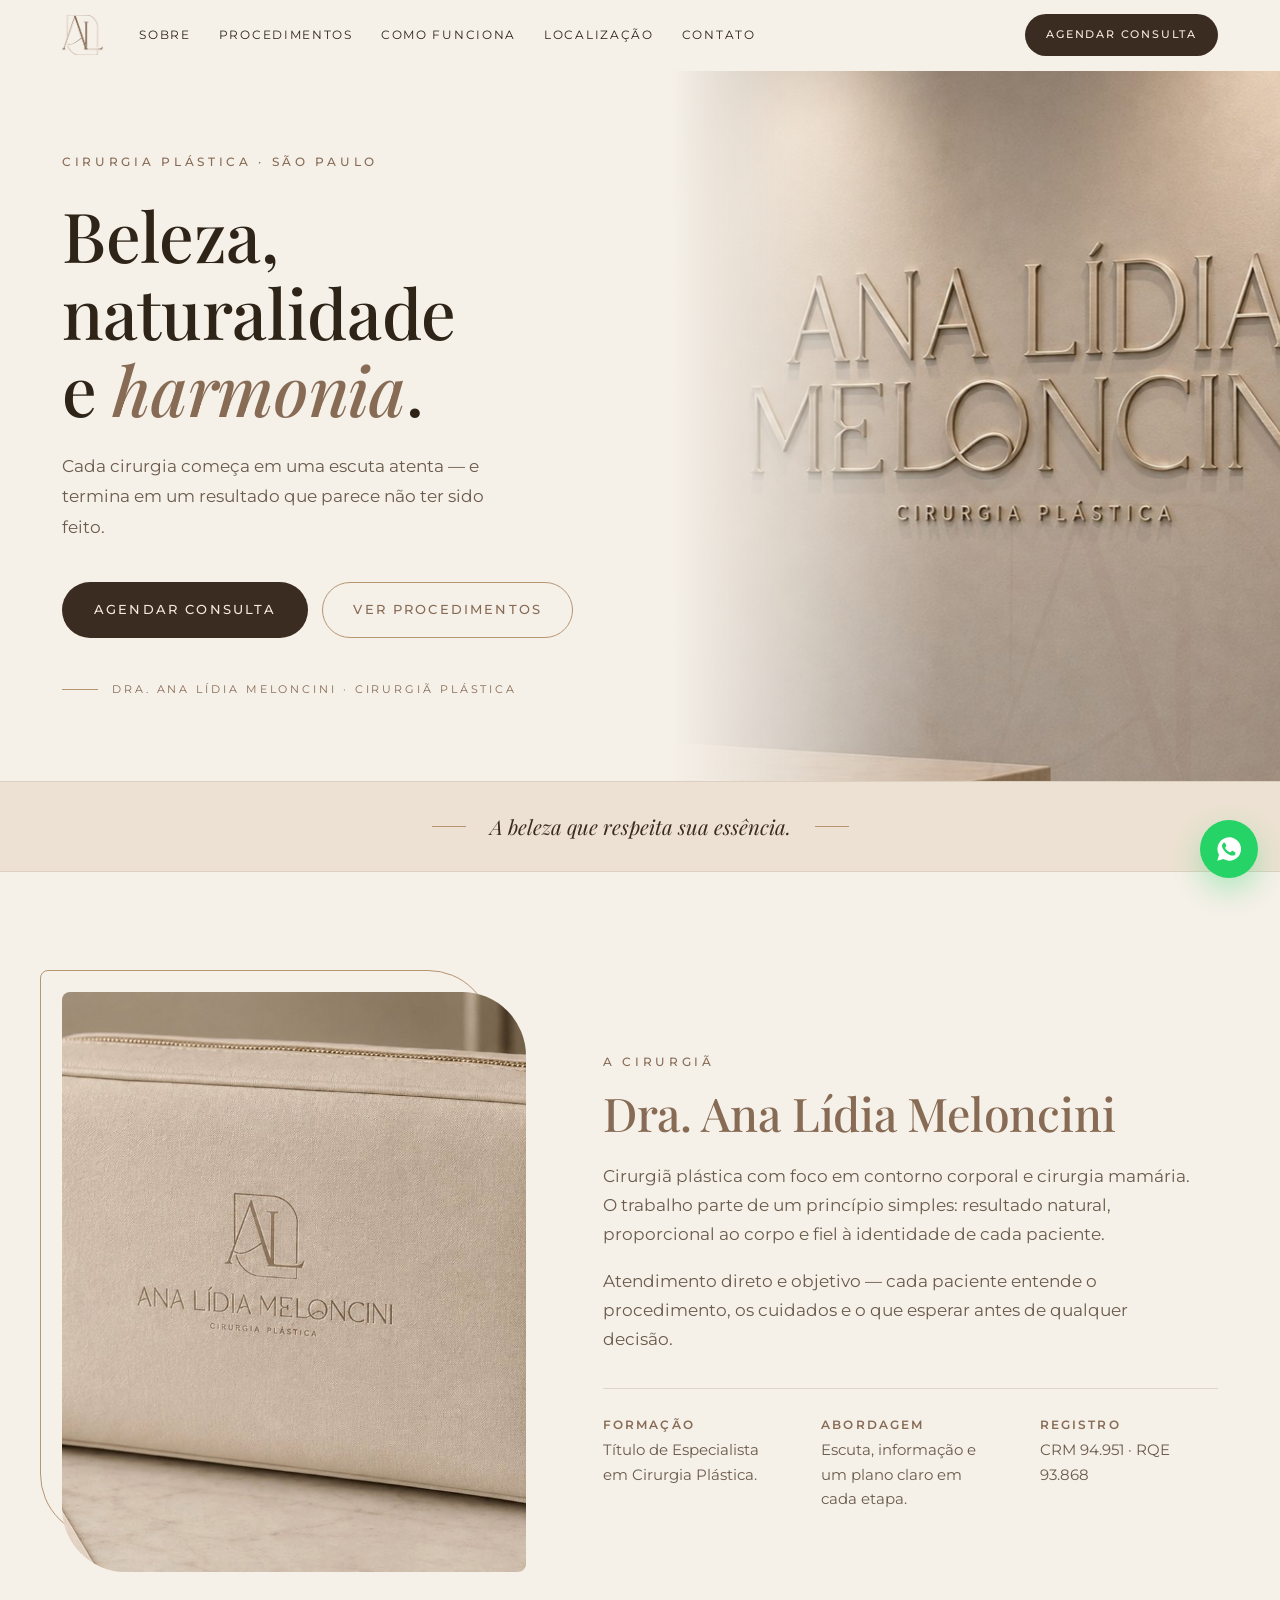
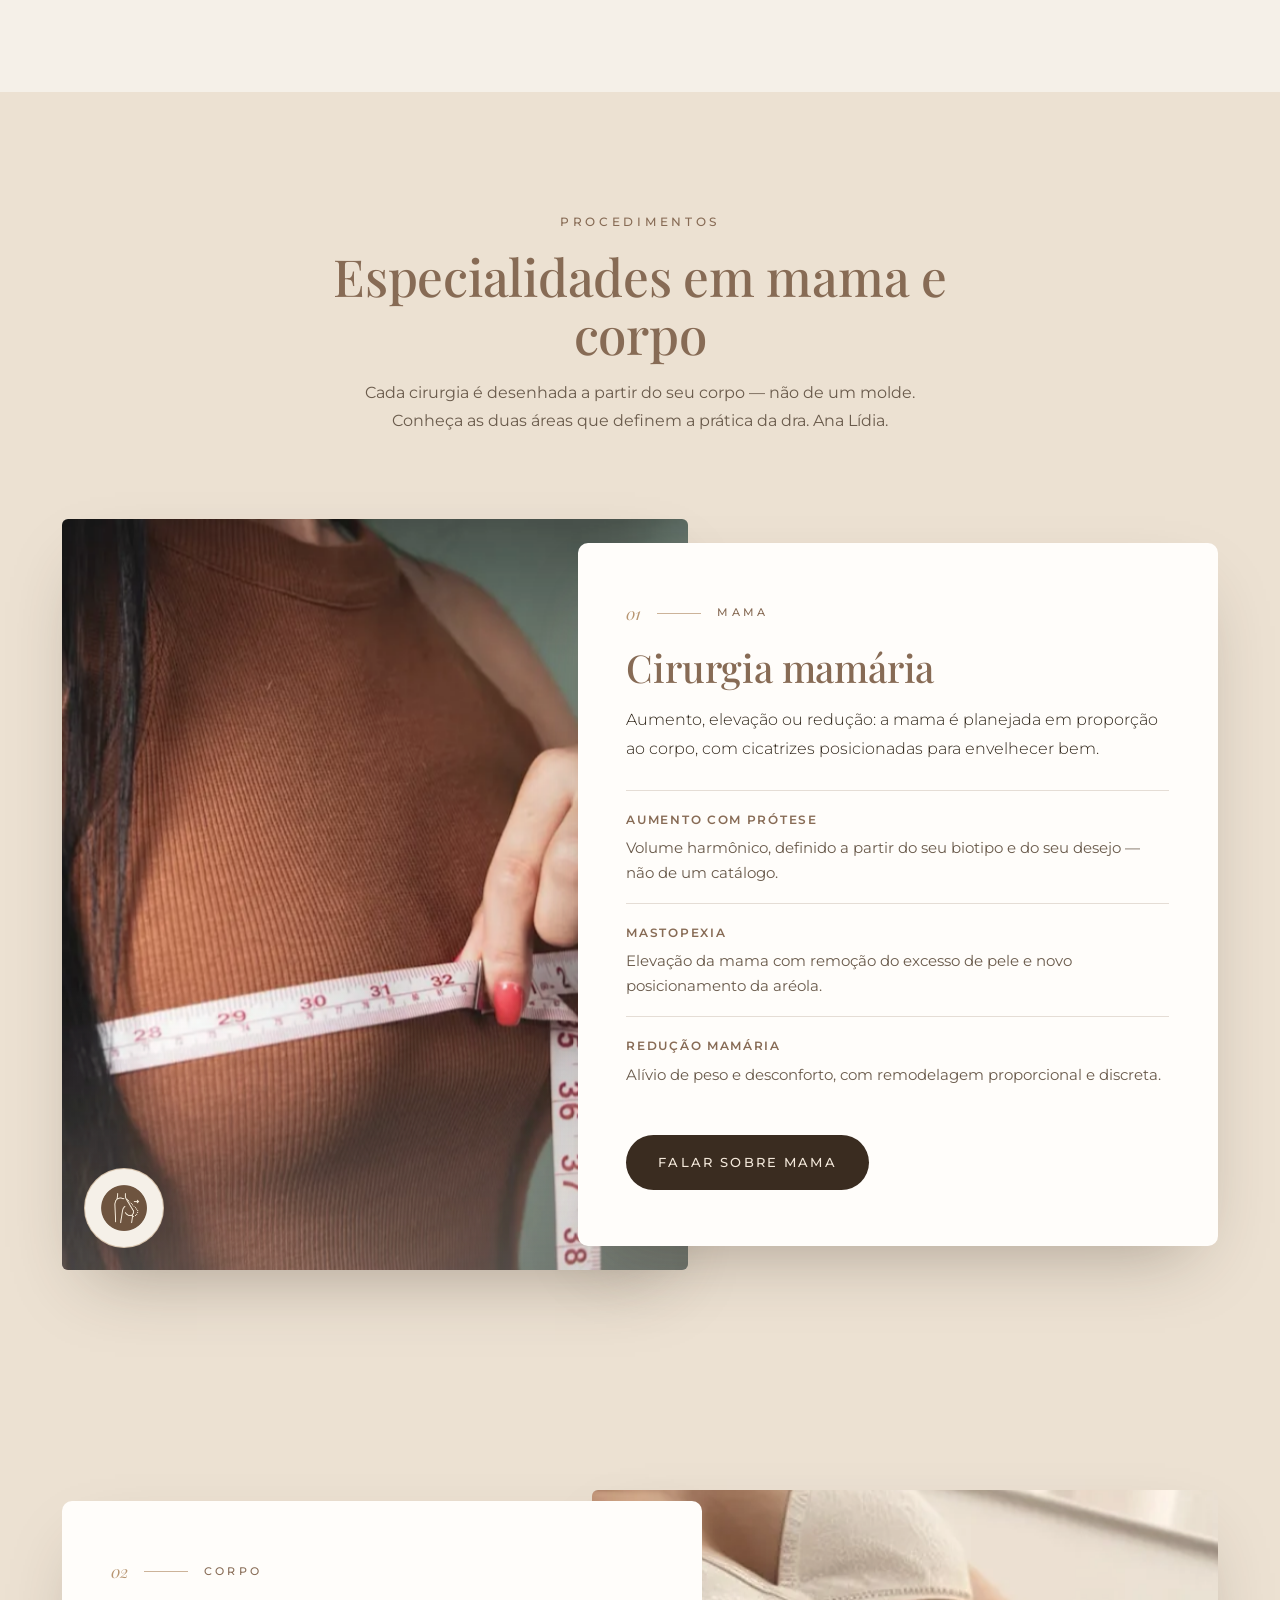
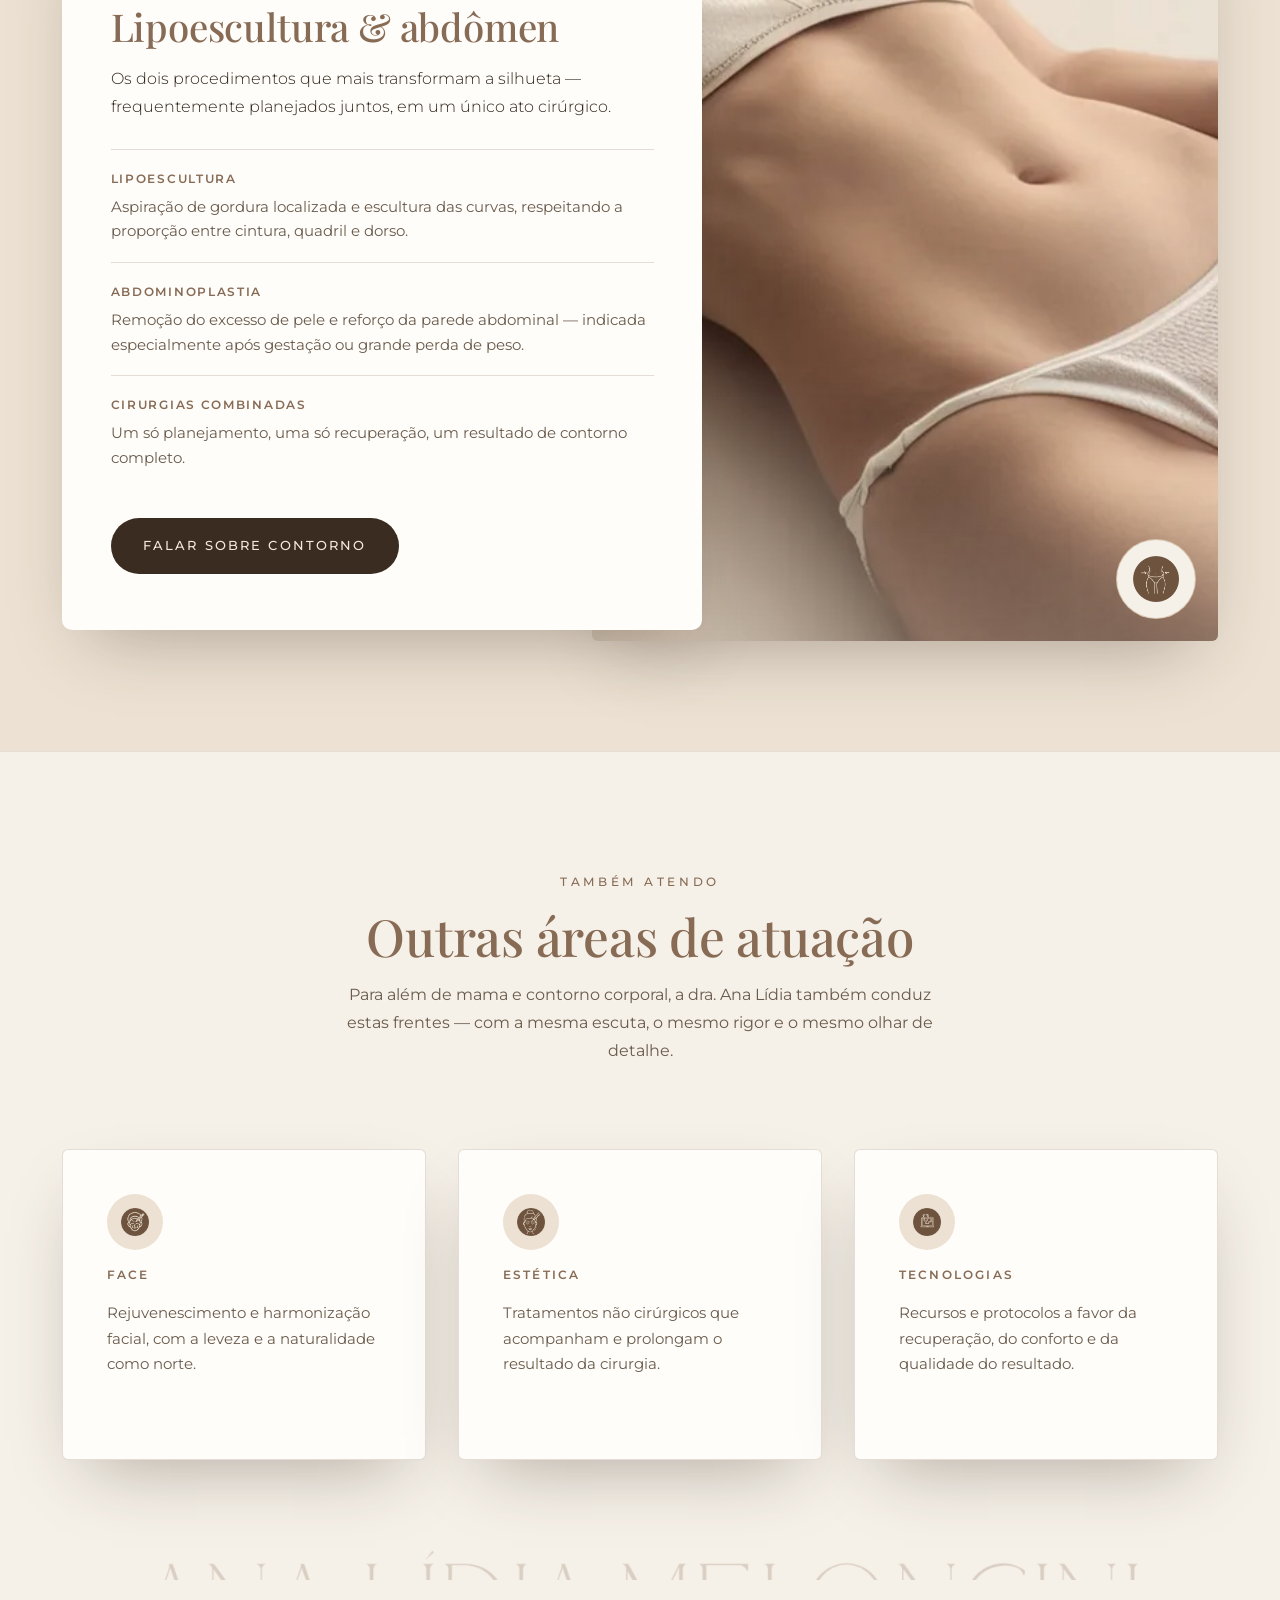
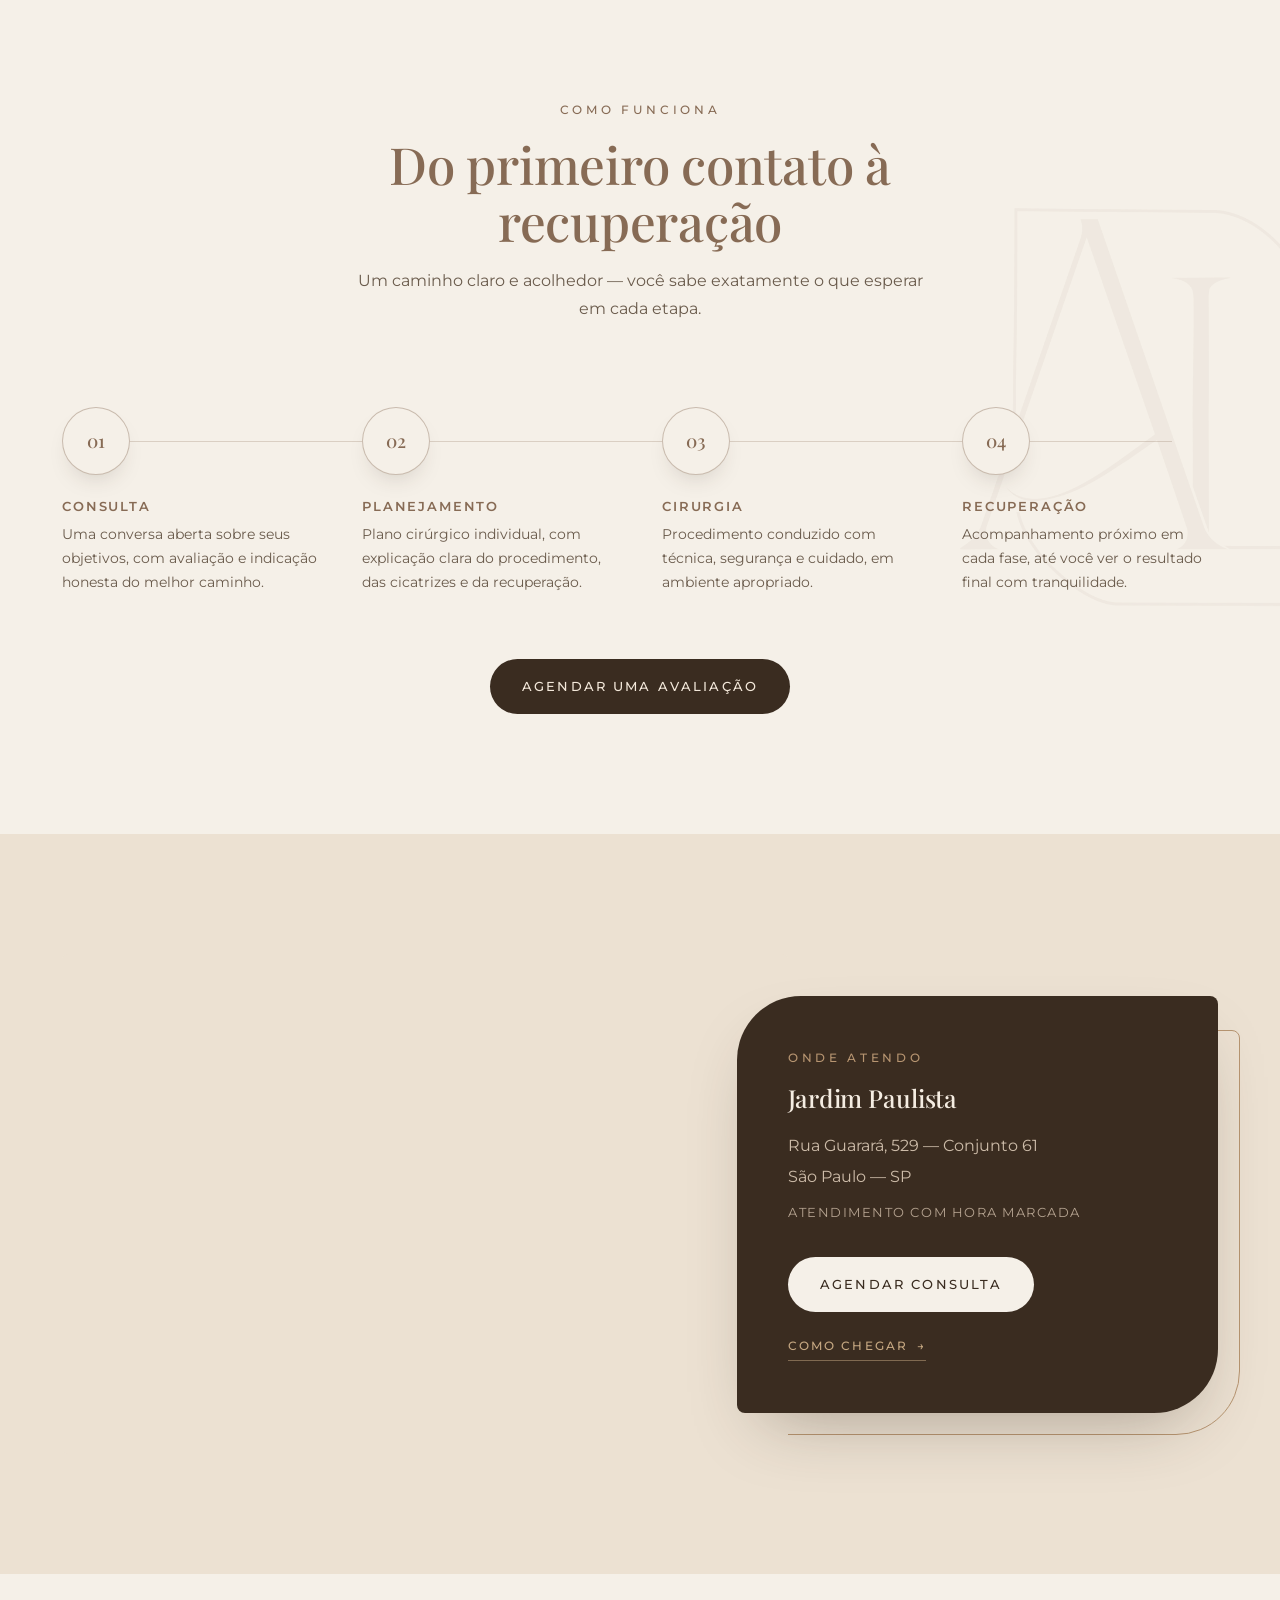
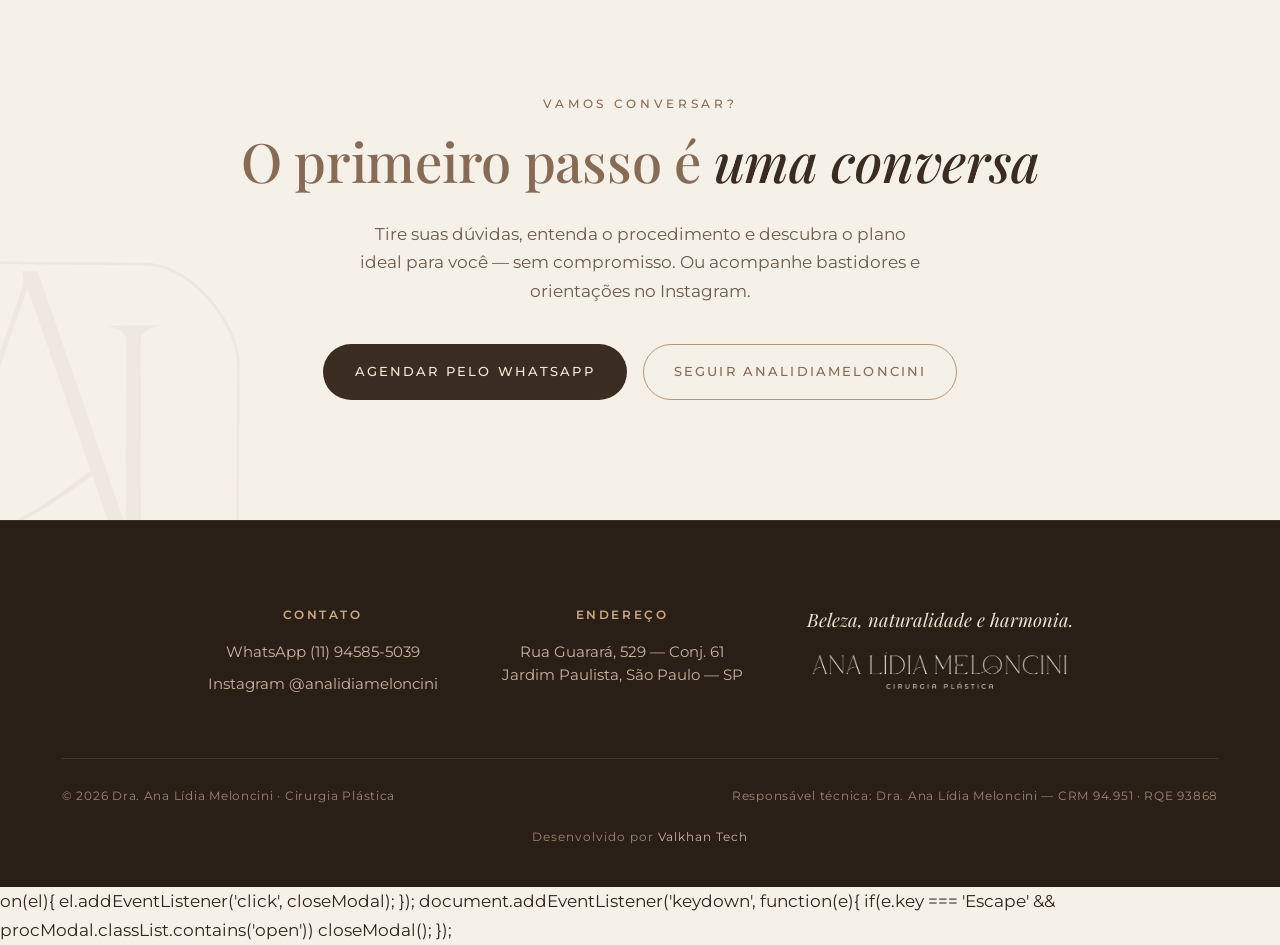
==== commit abcf48ac: "fix: foto da hero via file:// no Safari (align-self:start + min-height no lugar de aspect-ratio sozi" ====
--- a/index.html
+++ b/index.html
@@ -165,11 +165,13 @@
   @media(max-width:900px){
     .hero{grid-template-columns:1fr;min-height:auto}
     .hero-text{padding:clamp(72px,10vw,104px) 32px clamp(44px,6vw,60px);order:1}
-    .hero-media{order:2;min-height:0;aspect-ratio:16/10;max-height:52vh}
+    /* .hero-media só tem filhos position:absolute (a foto e o ::after), então não tem
+       conteúdo em fluxo para gerar altura. No desktop o min-height:60vh segura a caixa;
+       aqui a altura viria só do aspect-ratio — e o Safari ignora o aspect-ratio de um
+       grid item esticado, resolvendo a linha pelo conteúdo (zero) e sumindo com a foto.
+       align-self:start tira o stretch; o min-height garante a altura mesmo assim. */
+    .hero-media{order:2;align-self:start;aspect-ratio:16/10;min-height:min(62.5vw,52vh);max-height:52vh}
     .hero-media::after{background:linear-gradient(180deg,rgba(245,240,232,.5) 0%,transparent 30%)}
-    @supports not (aspect-ratio:16/10){
-      .hero-media{min-height:min(62vw,52vh)}
-    }
   }
 
   /* ============================================================
@@ -188,8 +190,8 @@
      A CIRURGIÃ
      ============================================================ */
   .about{display:grid;grid-template-columns:0.86fr 1.14fr;gap:clamp(36px,6vw,84px);align-items:center}
-  .about-figure{position:relative}
-  .about-figure img{width:100%;aspect-ratio:4/5;object-fit:cover;border-radius:.5rem 4rem;filter:sepia(.06)}
+  .about-figure{position:relative;z-index:0;aspect-ratio:4/5}
+  .about-figure img{display:block;width:100%;height:100%;object-fit:cover;border-radius:.5rem 4rem;filter:sepia(.06)}
   .about-figure::before{content:"";position:absolute;left:-22px;top:-22px;right:34px;bottom:34px;border:1px solid var(--gold);border-radius:.5rem 4rem;z-index:-1}
   .about-body h2{font-size:clamp(2rem,4vw,2.9rem);color:var(--taupe);margin-bottom:22px}
   .about-body p{color:var(--ink-soft);margin-bottom:18px;max-width:54ch}
@@ -505,7 +507,6 @@
     .hero-text{padding:clamp(52px,11vw,72px) 22px 34px}
     .hero-text .eyebrow{margin-bottom:18px;font-size:.68rem}
     .hero-text h1{font-size:clamp(2.2rem,9.2vw,2.8rem);line-height:1.14;margin-bottom:18px;max-width:11ch}
-    .hero-media{min-height:0}
     .hero-text p{font-size:clamp(.97rem,3.9vw,1.02rem);line-height:1.72;margin-bottom:28px}
     .hero-signature{margin-top:26px;font-size:.64rem;letter-spacing:.22em}
 
@@ -594,7 +595,7 @@
     <div class="wrap">
       <div class="about reveal">
         <figure class="about-figure">
-          <img src="assets/brand-necessaire.jpg" alt="Detalhe do universo da marca da Dra. Ana Lídia" />
+          <img src="assets/brand-necessaire.jpg" width="1600" height="867" loading="lazy" decoding="async" alt="Detalhe do universo da marca da Dra. Ana Lídia" />
         </figure>
         <div class="about-body">
           <span class="eyebrow">A cirurgiã</span>
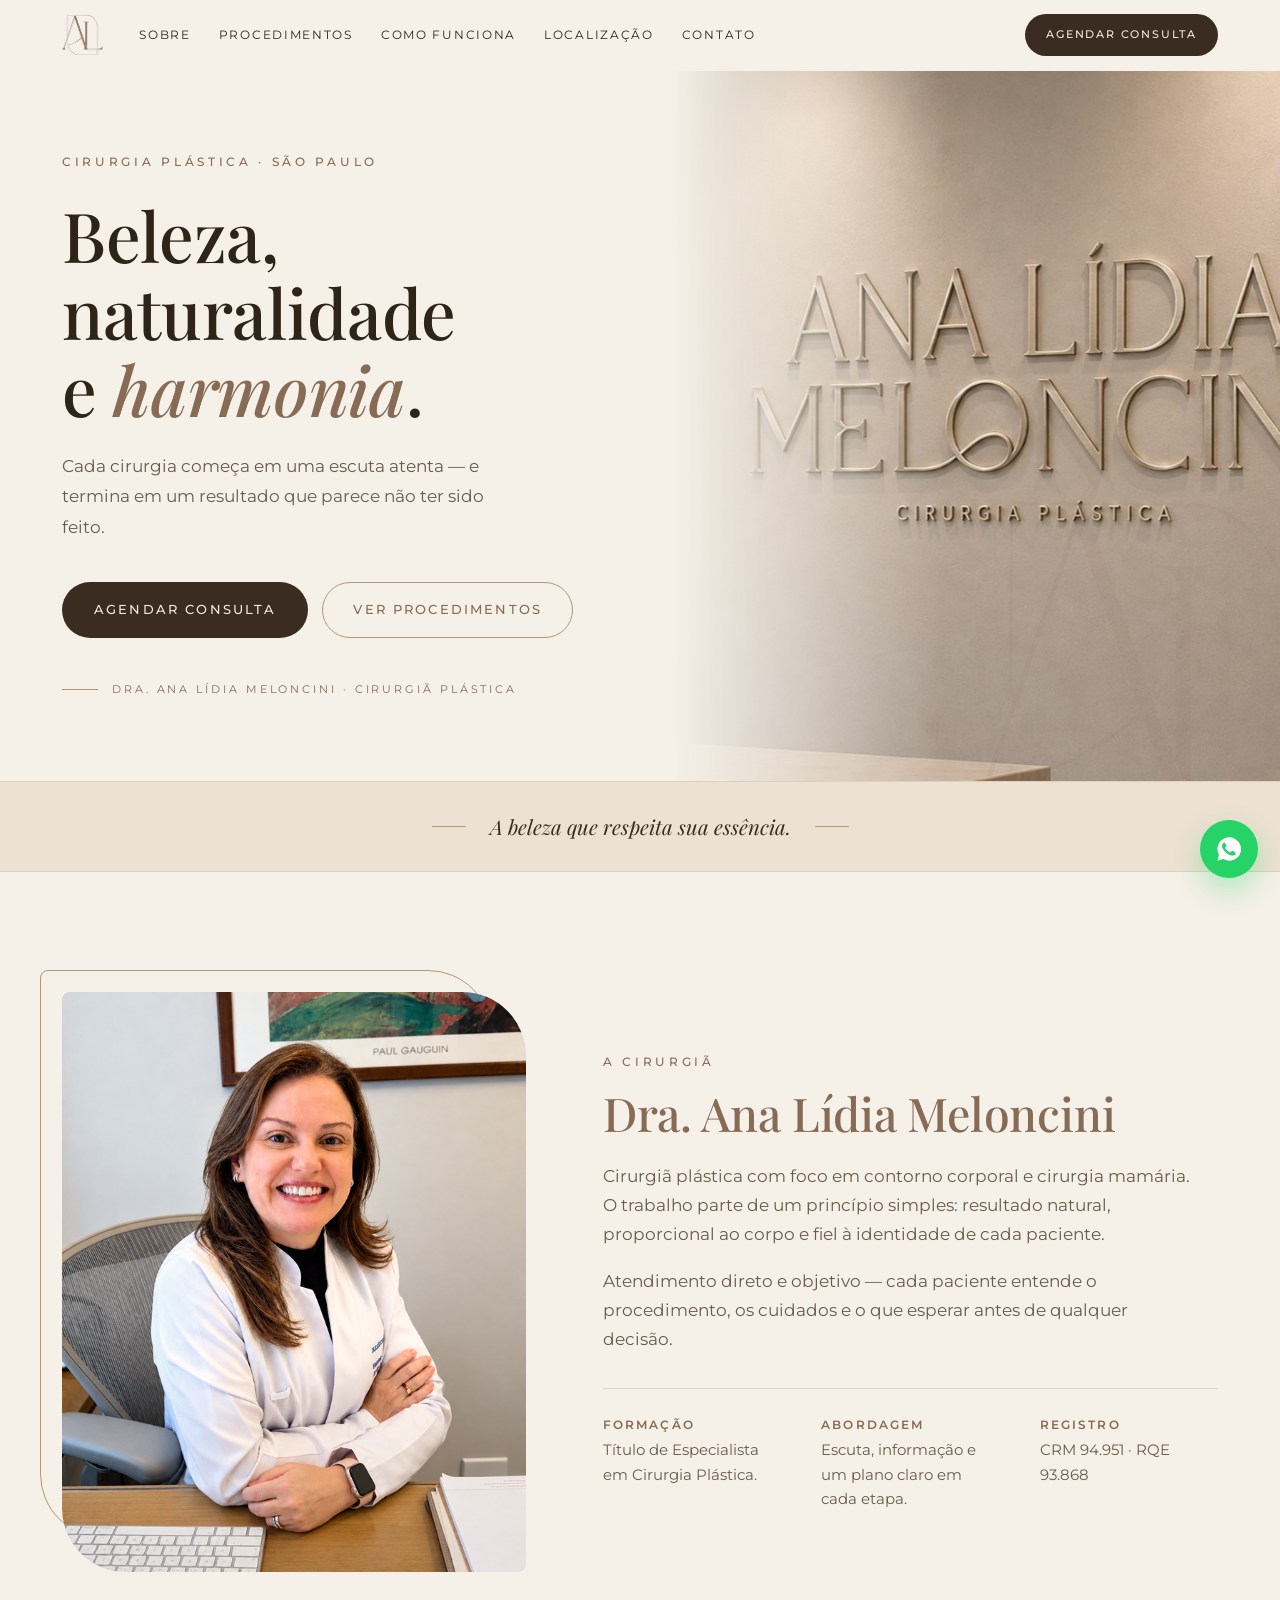
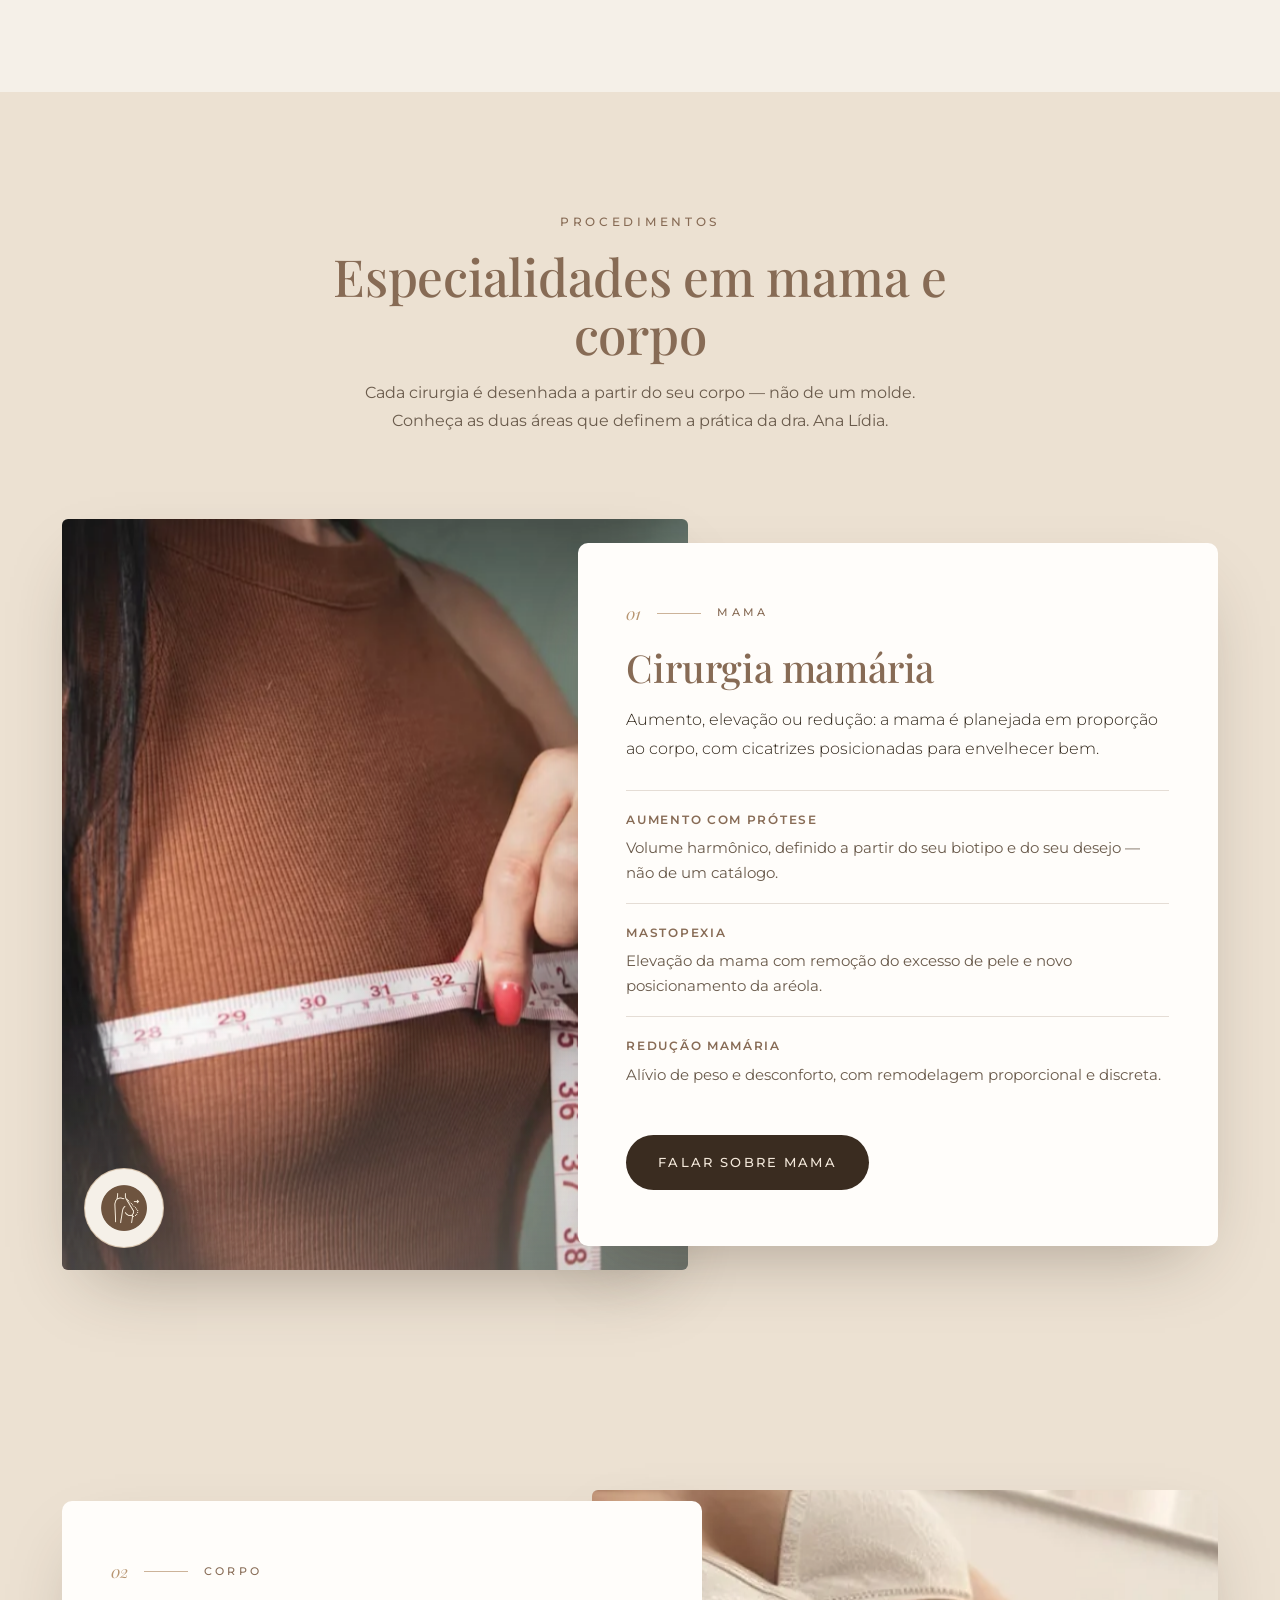
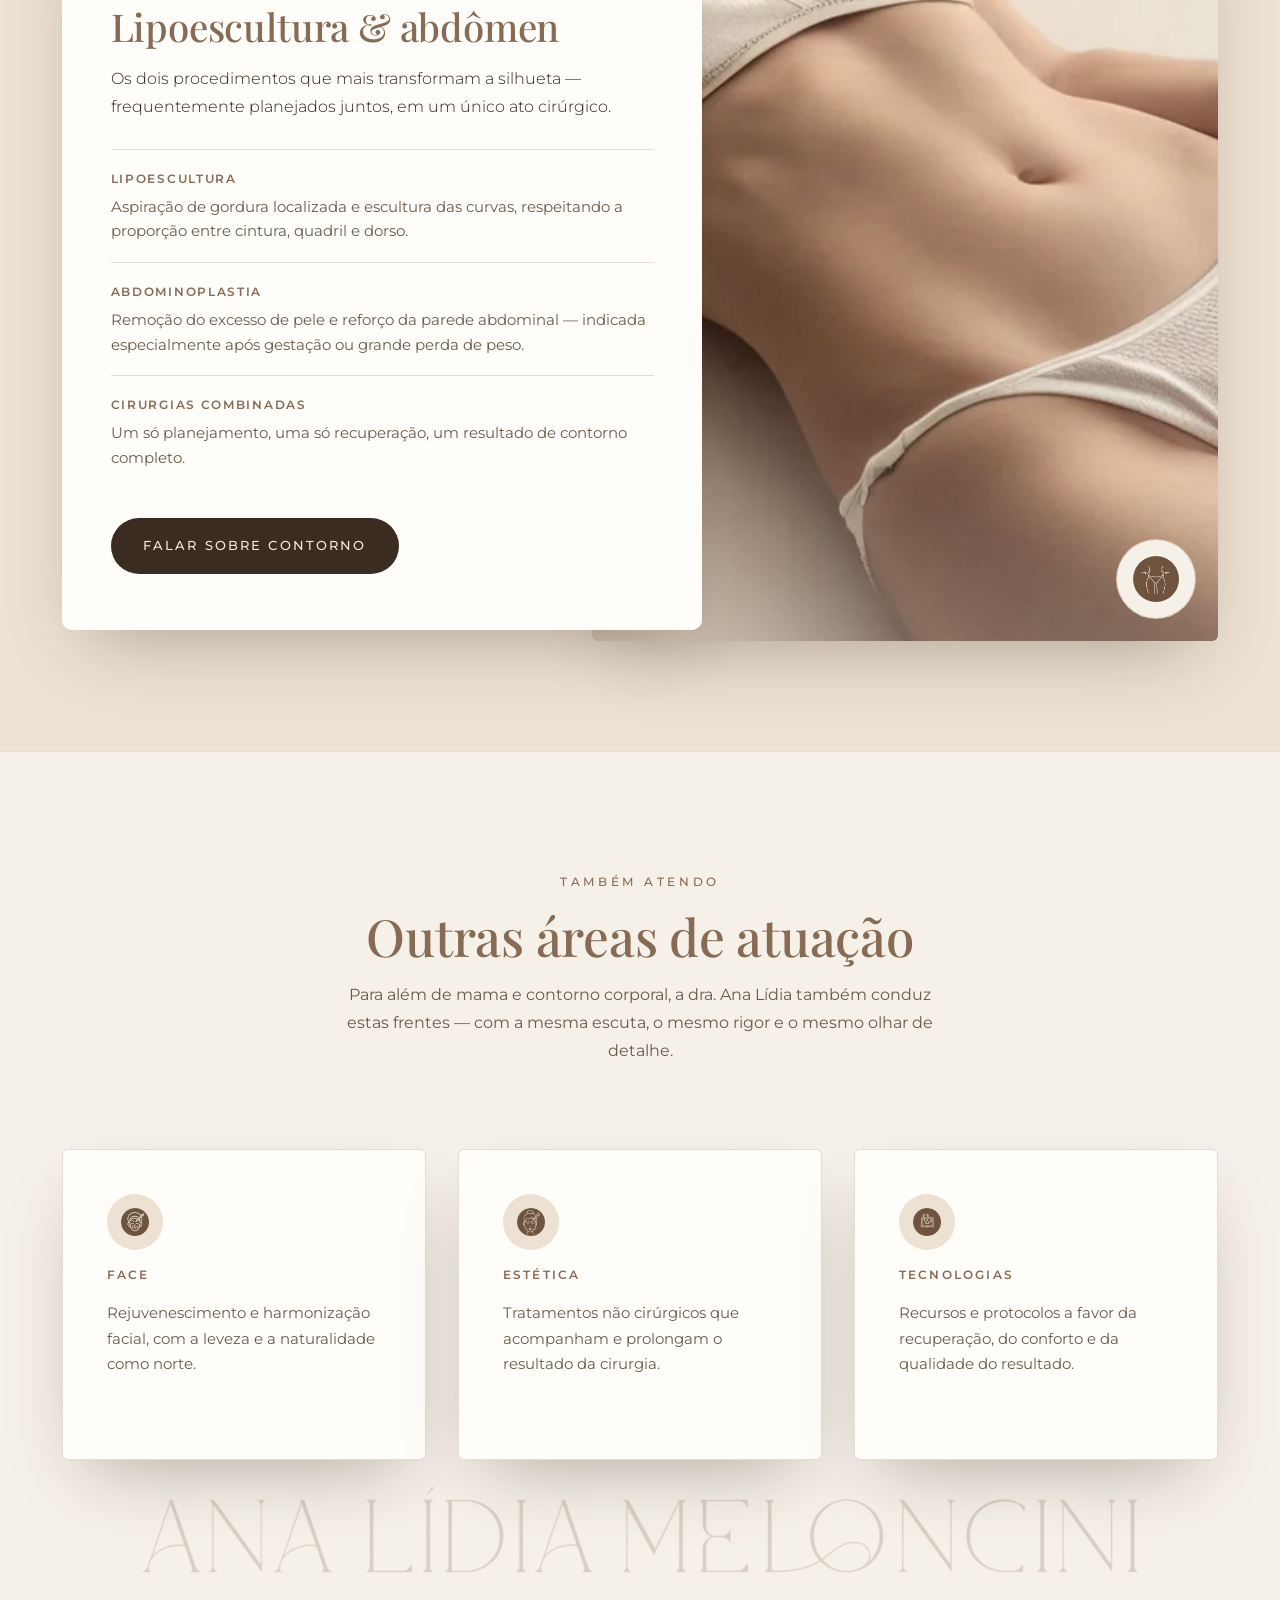
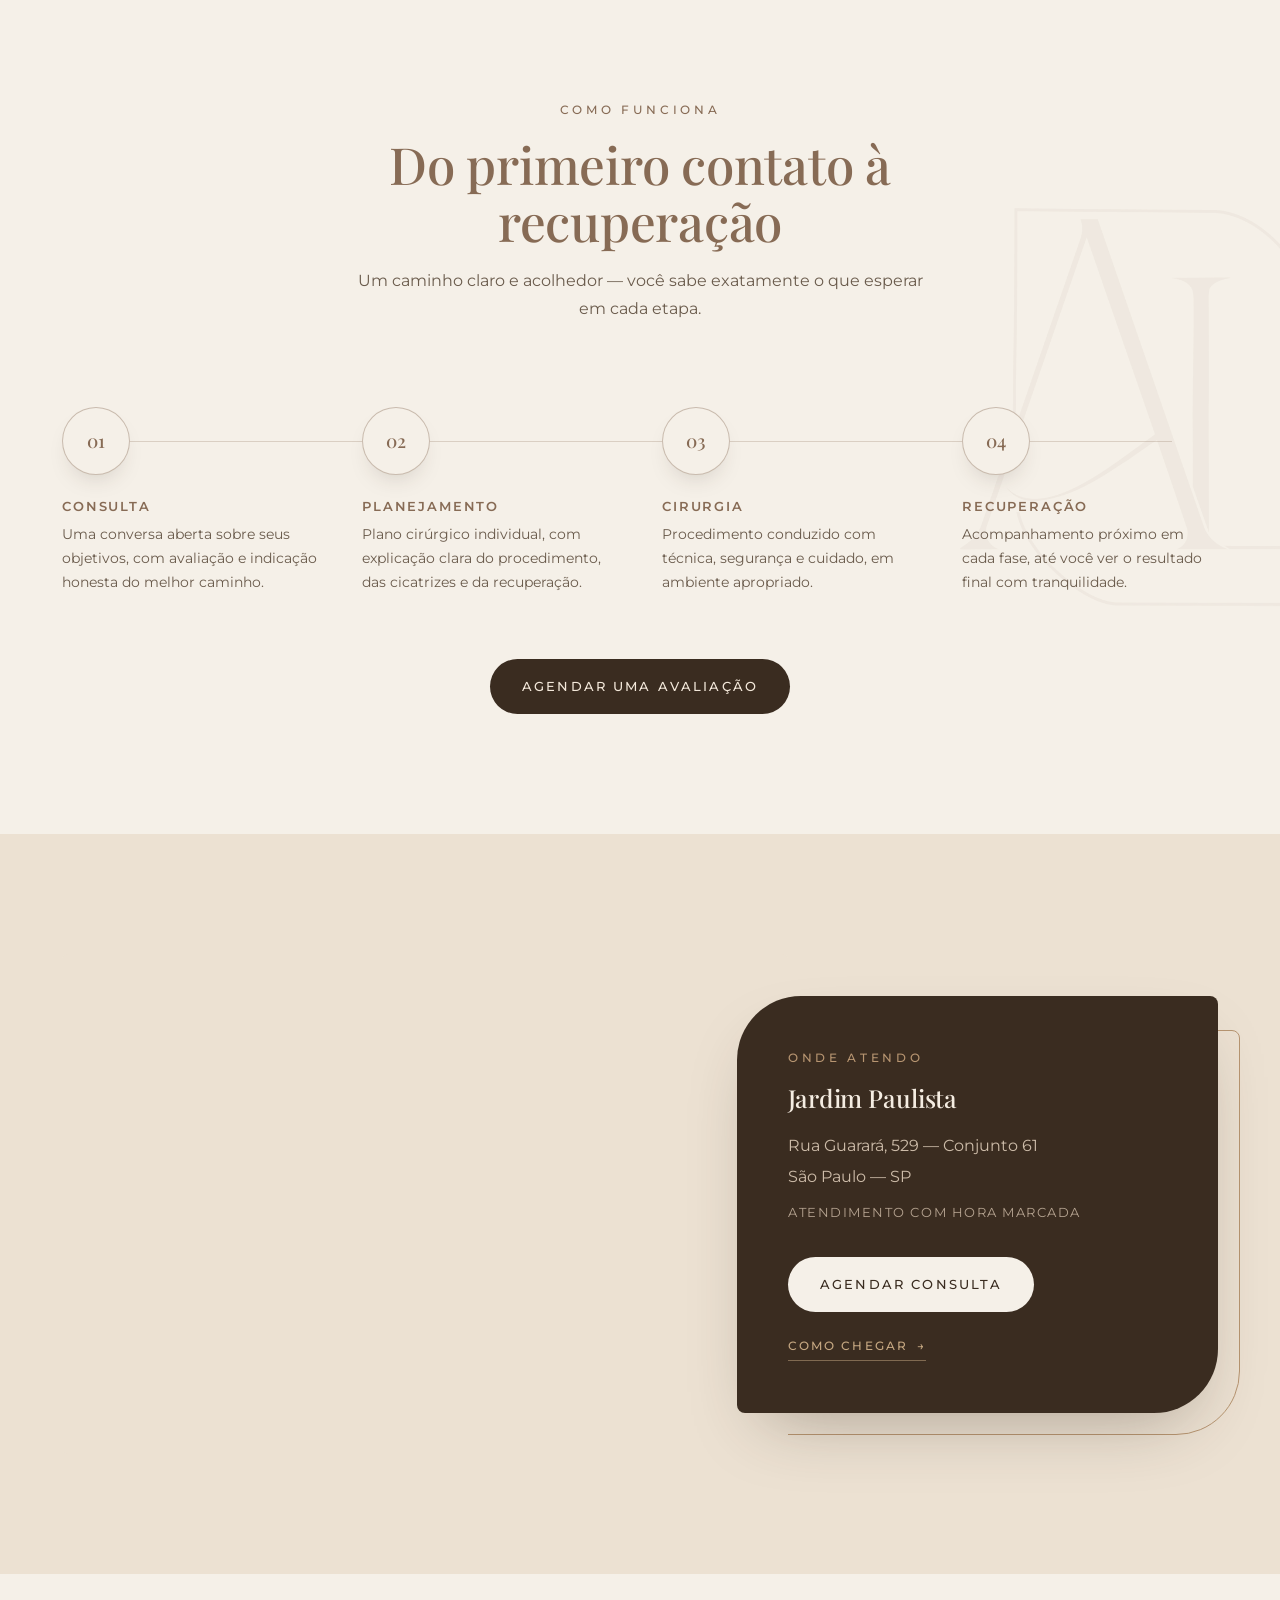
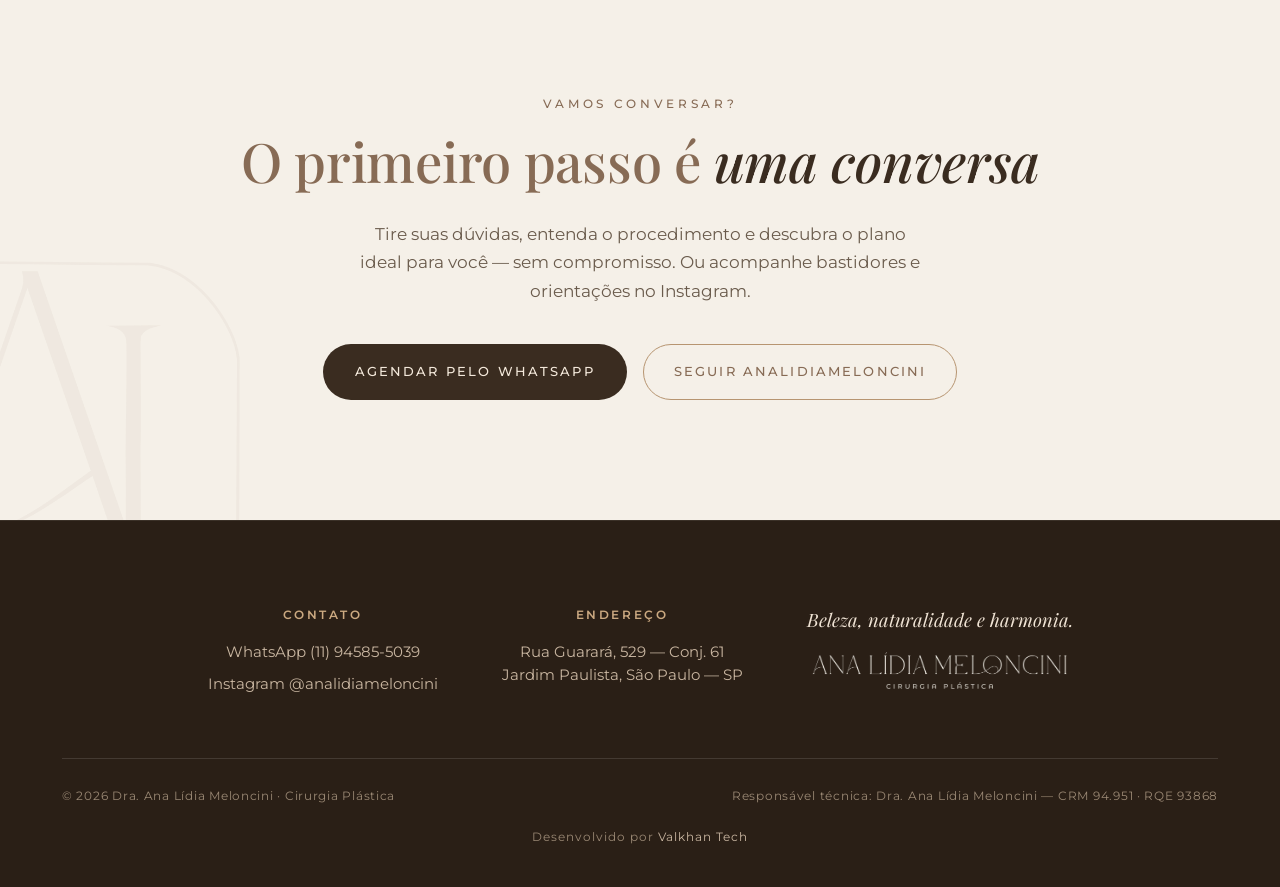
==== commit b51cfbde: "Ajustes de SEO" ====
--- a/index.html
+++ b/index.html
@@ -4,14 +4,91 @@
 <meta charset="UTF-8" />
 <meta name="viewport" content="width=device-width, initial-scale=1" />
 <meta name="color-scheme" content="only light" />
-<title>Dra. Ana Lídia Meloncini — Cirurgia Plástica</title>
-<meta name="description" content="Cirurgia plástica em São Paulo com foco em naturalidade. Mama, contorno corporal e lipoescultura. Agende sua consulta pelo WhatsApp." />
-<meta property="og:title" content="Dra. Ana Lídia Meloncini — Cirurgia Plástica" />
+<title>Dra. Ana Lídia Meloncini — Cirurgia Plástica em São Paulo</title>
+<meta name="description" content="Cirurgia plástica em São Paulo com a Dra. Ana Lídia Meloncini (CRM 94.951 · RQE 93.868). Cirurgia mamária, lipoescultura e abdominoplastia com foco em naturalidade. Consultório no Jardim Paulista — agende pelo WhatsApp." />
+<meta name="robots" content="index, follow" />
+<meta name="author" content="Dra. Ana Lídia Meloncini" />
+<meta name="language" content="pt-BR" />
+<meta name="geo.region" content="BR-SP" />
+<meta name="geo.placename" content="São Paulo" />
+<meta name="geo.position" content="-23.5663;-46.6663" />
+<meta name="ICBM" content="-23.5663, -46.6663" />
+<link rel="canonical" href="https://analidia.med.br/" />
+
+<!-- Favicons -->
+<link rel="icon" href="/assets/favicon.ico" sizes="any" />
+<link rel="icon" type="image/png" sizes="192x192" href="/assets/icon-192.png" />
+<link rel="icon" type="image/png" sizes="512x512" href="/assets/icon-512.png" />
+<link rel="apple-touch-icon" href="/assets/apple-touch-icon.png" />
+<link rel="manifest" href="/site.webmanifest" />
+<meta name="theme-color" content="#F5F0E8" />
+
+<!-- Open Graph -->
+<meta property="og:type" content="business.business" />
+<meta property="og:url" content="https://analidia.med.br/" />
+<meta property="og:site_name" content="Dra. Ana Lídia Meloncini — Cirurgia Plástica" />
+<meta property="og:locale" content="pt_BR" />
+<meta property="og:title" content="Dra. Ana Lídia Meloncini — Cirurgia Plástica em São Paulo" />
 <meta property="og:description" content="Cirurgia mamária, contorno corporal e lipoescultura com naturalidade e harmonia. Jardim Paulista, São Paulo." />
+<meta property="og:image" content="https://analidia.med.br/assets/og-cover.jpg" />
+<meta property="og:image:width" content="1200" />
+<meta property="og:image:height" content="630" />
+<meta property="og:image:alt" content="Dra. Ana Lídia Meloncini — Cirurgia Plástica" />
+
+<!-- Twitter -->
+<meta name="twitter:card" content="summary_large_image" />
+<meta name="twitter:title" content="Dra. Ana Lídia Meloncini — Cirurgia Plástica em São Paulo" />
+<meta name="twitter:description" content="Cirurgia mamária, contorno corporal e lipoescultura com naturalidade e harmonia. Jardim Paulista, São Paulo." />
+<meta name="twitter:image" content="https://analidia.med.br/assets/og-cover.jpg" />
 
 <link rel="preconnect" href="https://fonts.googleapis.com" />
 <link rel="preconnect" href="https://fonts.gstatic.com" crossorigin />
 <link href="https://fonts.googleapis.com/css2?family=Playfair+Display:ital,wght@0,400;0,500;0,600;1,400;1,500&family=Montserrat:wght@300;400;500;600&display=swap" rel="stylesheet" />
+
+<!-- JSON-LD — Structured data para SEO e mecanismos generativos (GEO) -->
+<script type="application/ld+json">
+{
+  "@context": "https://schema.org",
+  "@type": "Physician",
+  "name": "Dra. Ana Lídia Meloncini",
+  "alternateName": "Ana Lídia Meloncini — Cirurgia Plástica",
+  "url": "https://analidia.med.br/",
+  "image": "https://analidia.med.br/assets/og-cover.jpg",
+  "medicalSpecialty": "PlasticSurgery",
+  "identifier": [
+    { "@type": "PropertyValue", "name": "CRM", "value": "94.951" },
+    { "@type": "PropertyValue", "name": "RQE", "value": "93.868" }
+  ],
+  "description": "Cirurgiã plástica em São Paulo com foco em naturalidade. Cirurgia mamária, lipoescultura e abdominoplastia.",
+  "address": {
+    "@type": "PostalAddress",
+    "streetAddress": "Rua Guarará, 529 — Conjunto 61",
+    "addressLocality": "São Paulo",
+    "addressRegion": "SP",
+    "postalCode": "01425-001",
+    "addressCountry": "BR"
+  },
+  "geo": {
+    "@type": "GeoCoordinates",
+    "latitude": -23.5663,
+    "longitude": -46.6663
+  },
+  "telephone": "+5511945855039",
+  "sameAs": [
+    "https://instagram.com/analidiameloncini"
+  ],
+  "areaServed": {
+    "@type": "City",
+    "name": "São Paulo"
+  },
+  "availableService": [
+    { "@type": "MedicalProcedure", "name": "Cirurgia mamária" },
+    { "@type": "MedicalProcedure", "name": "Lipoescultura" },
+    { "@type": "MedicalProcedure", "name": "Abdominoplastia" },
+    { "@type": "MedicalProcedure", "name": "Harmonização facial" }
+  ]
+}
+</script>
 
 <style>
   /* ============================================================
@@ -303,7 +380,7 @@
   .tambem::after{
     content:"";
     position:absolute;
-    bottom:-16rem;
+    bottom:-15vw;
     width:100vw;
     aspect-ratio:3/1;
     background-image:url(assets/logo_wordmark_brown.webp);
@@ -595,7 +672,7 @@
     <div class="wrap">
       <div class="about reveal">
         <figure class="about-figure">
-          <img src="assets/brand-necessaire.jpg" width="1600" height="867" loading="lazy" decoding="async" alt="Detalhe do universo da marca da Dra. Ana Lídia" />
+          <img src="assets/dra-ana-lidia-meloncini.png" width="1600" height="867" loading="lazy" decoding="async" alt="Detalhe do universo da marca da Dra. Ana Lídia" />
         </figure>
         <div class="about-body">
           <span class="eyebrow">A cirurgiã</span>
@@ -1036,14 +1113,3 @@
 </body>
 </html>
 
-on(el){
-    el.addEventListener('click', closeModal);
-  });
-  document.addEventListener('keydown', function(e){
-    if(e.key === 'Escape' && procModal.classList.contains('open')) closeModal();
-  });
-</script>
-
-</body>
-</html>
-
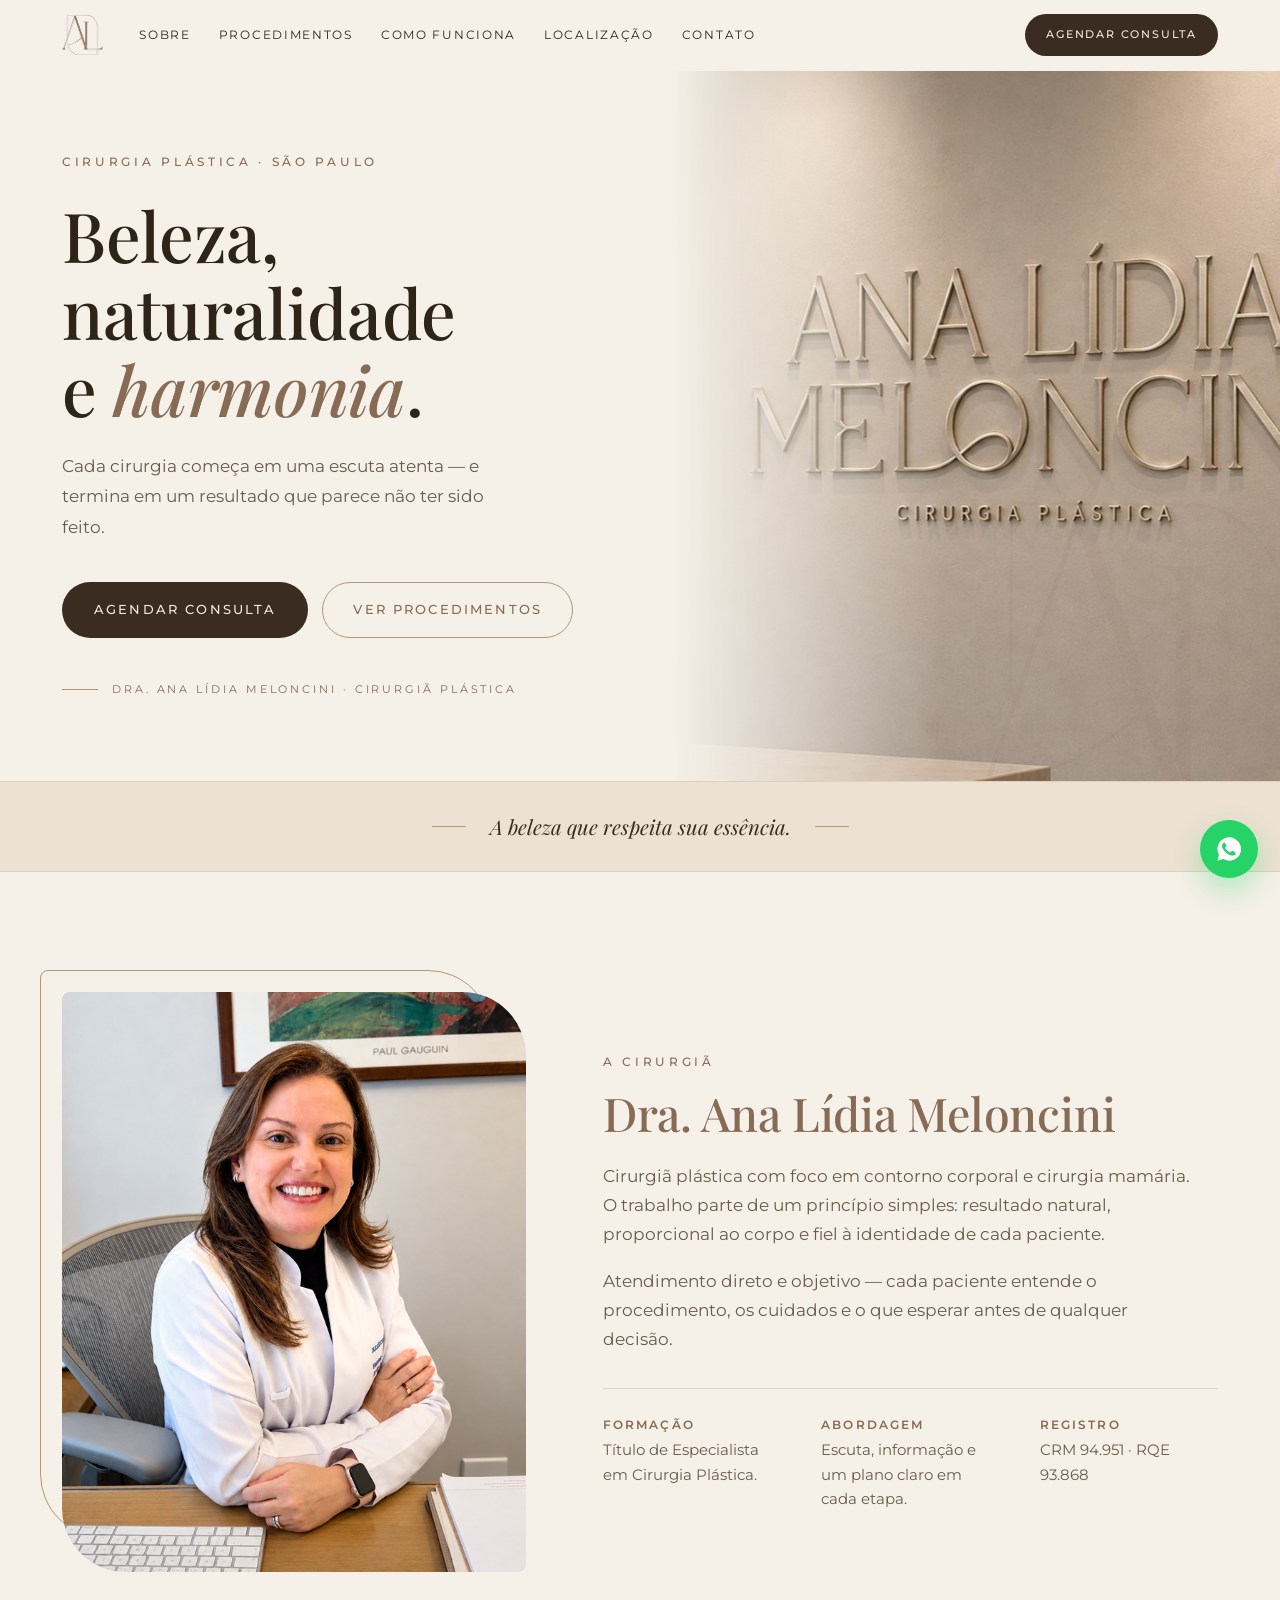
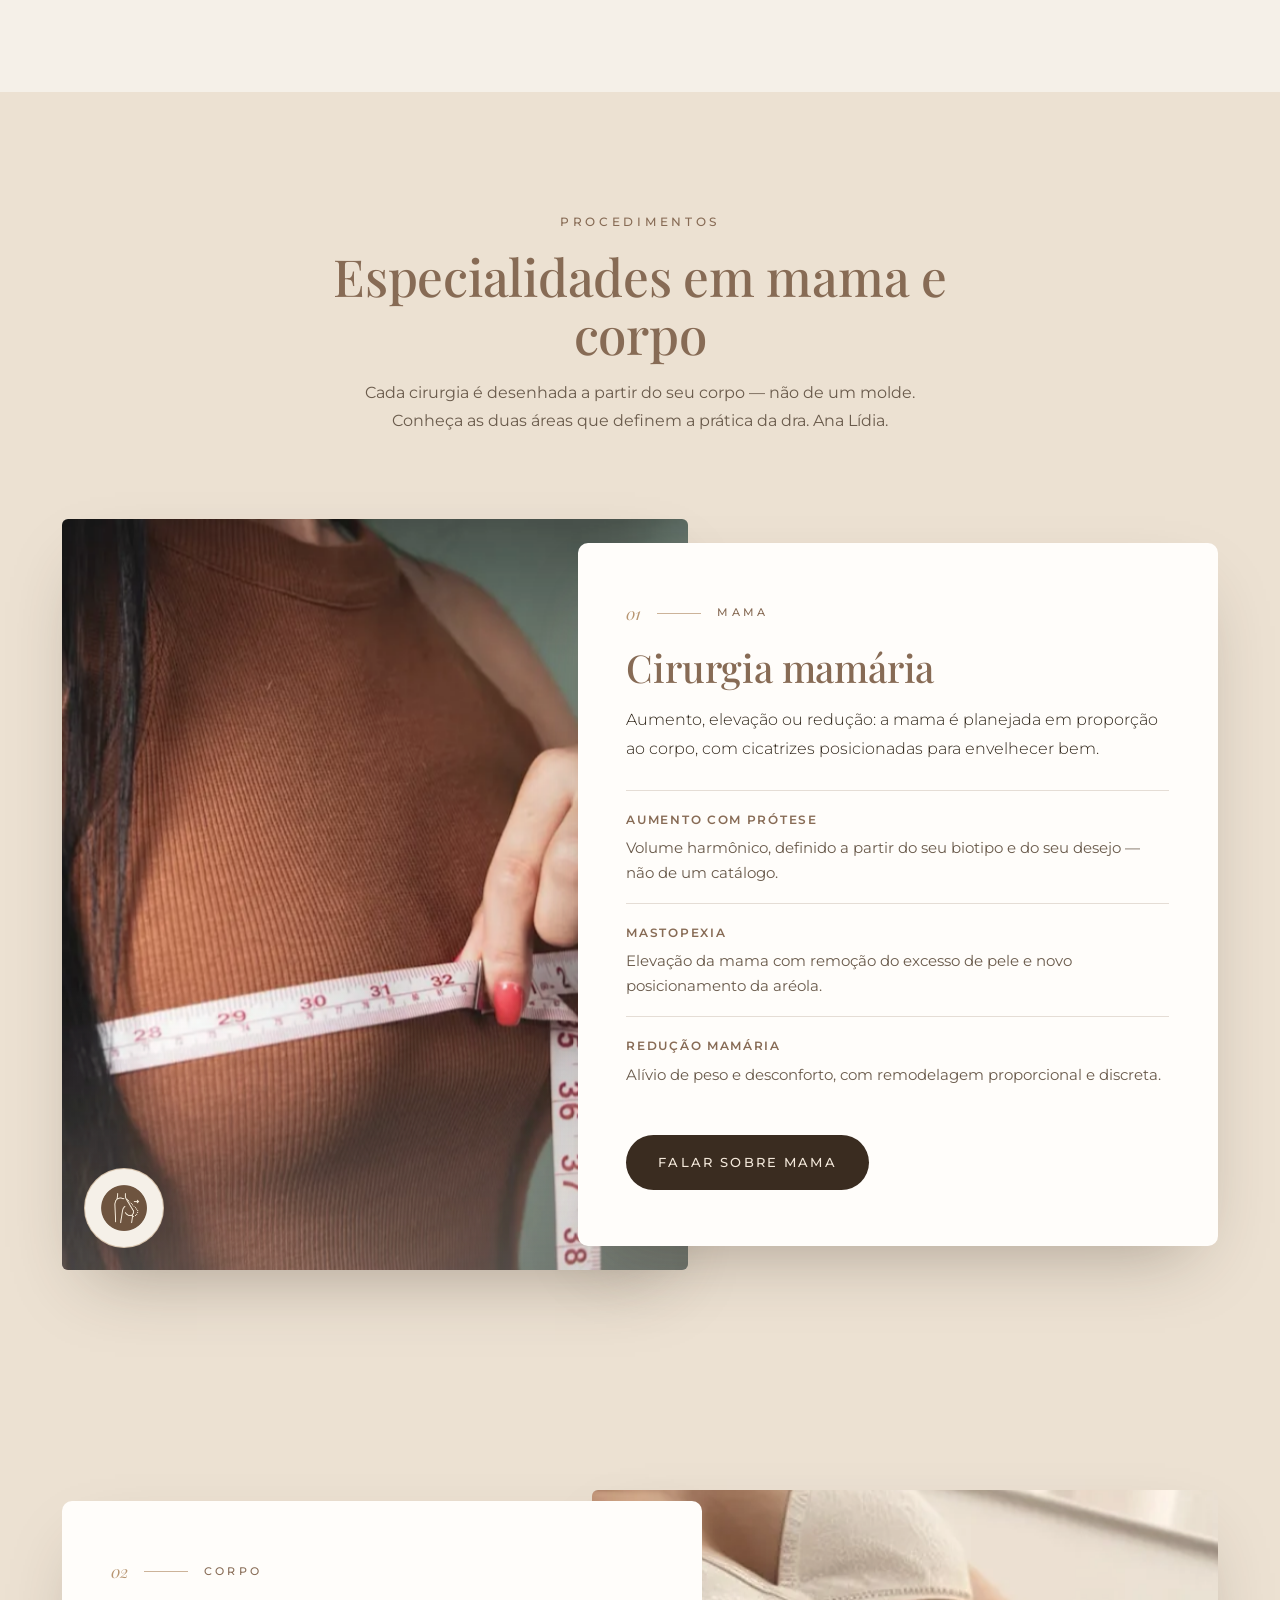
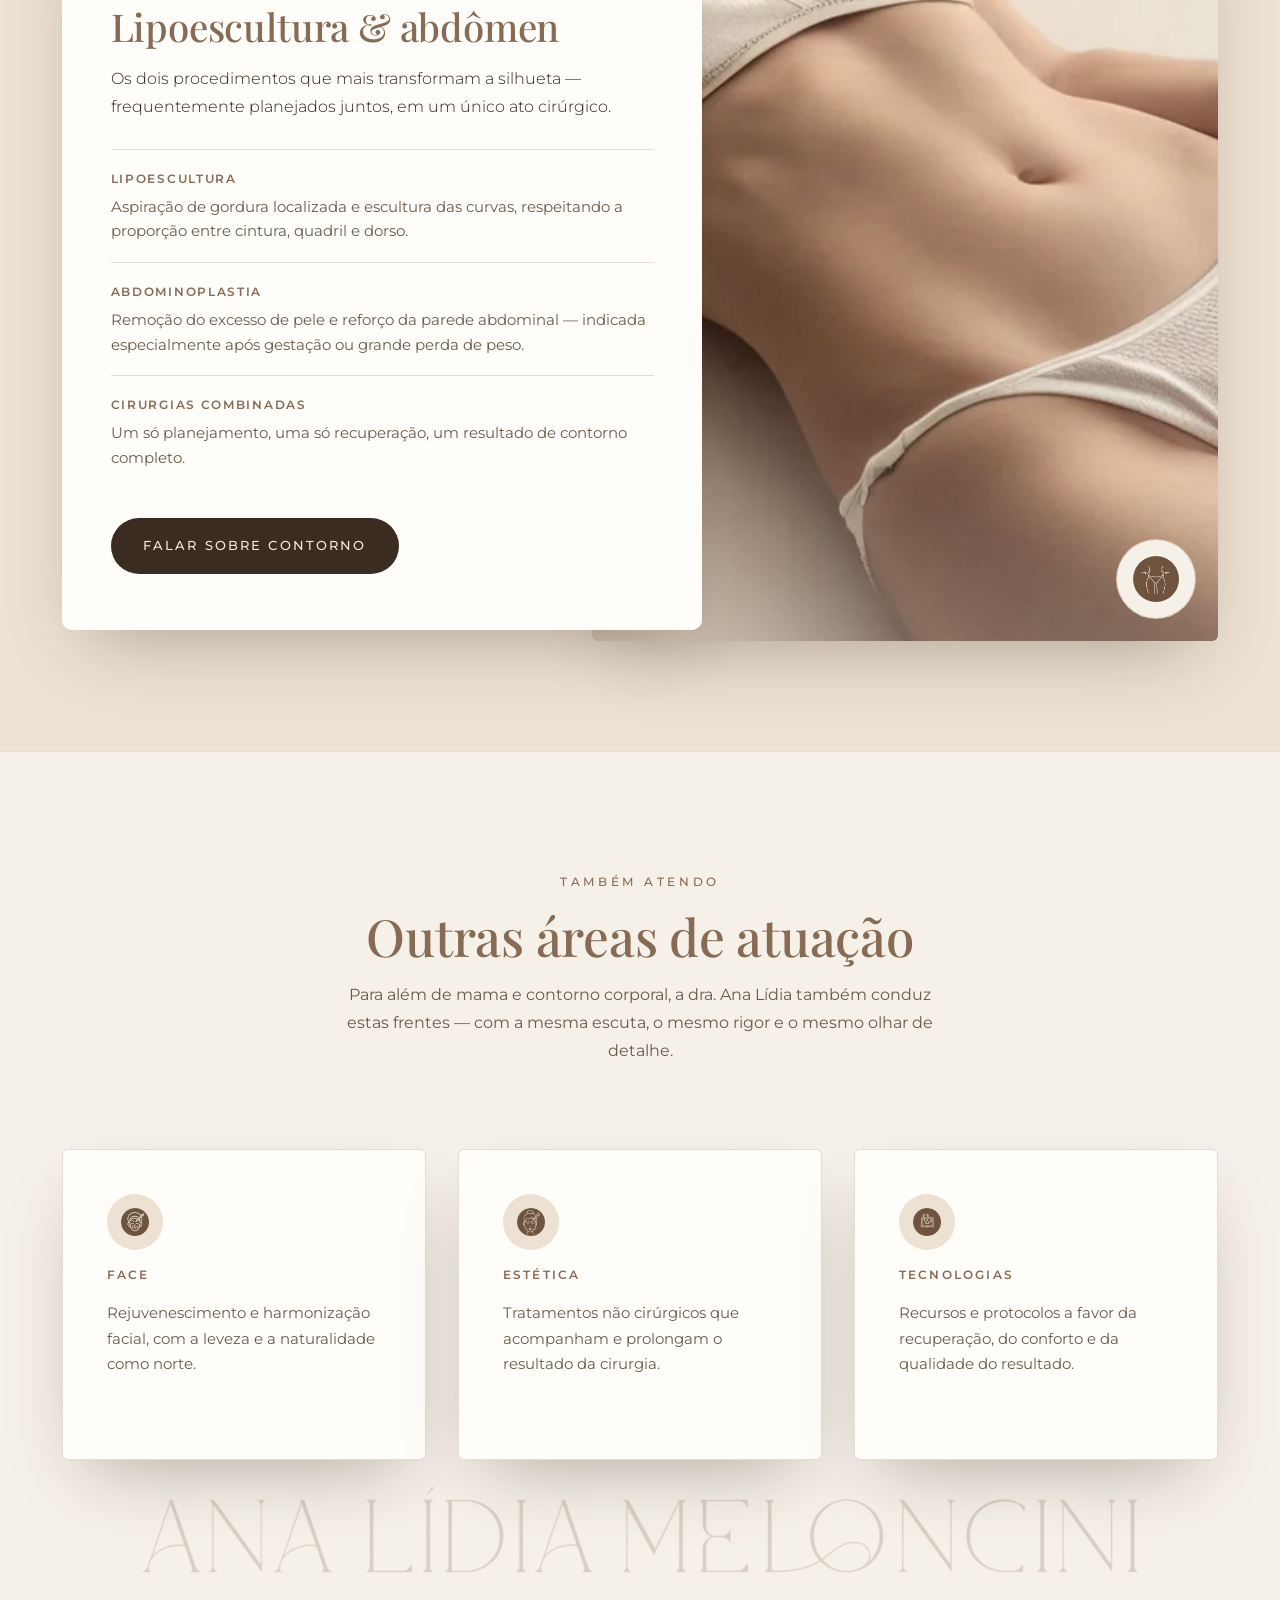
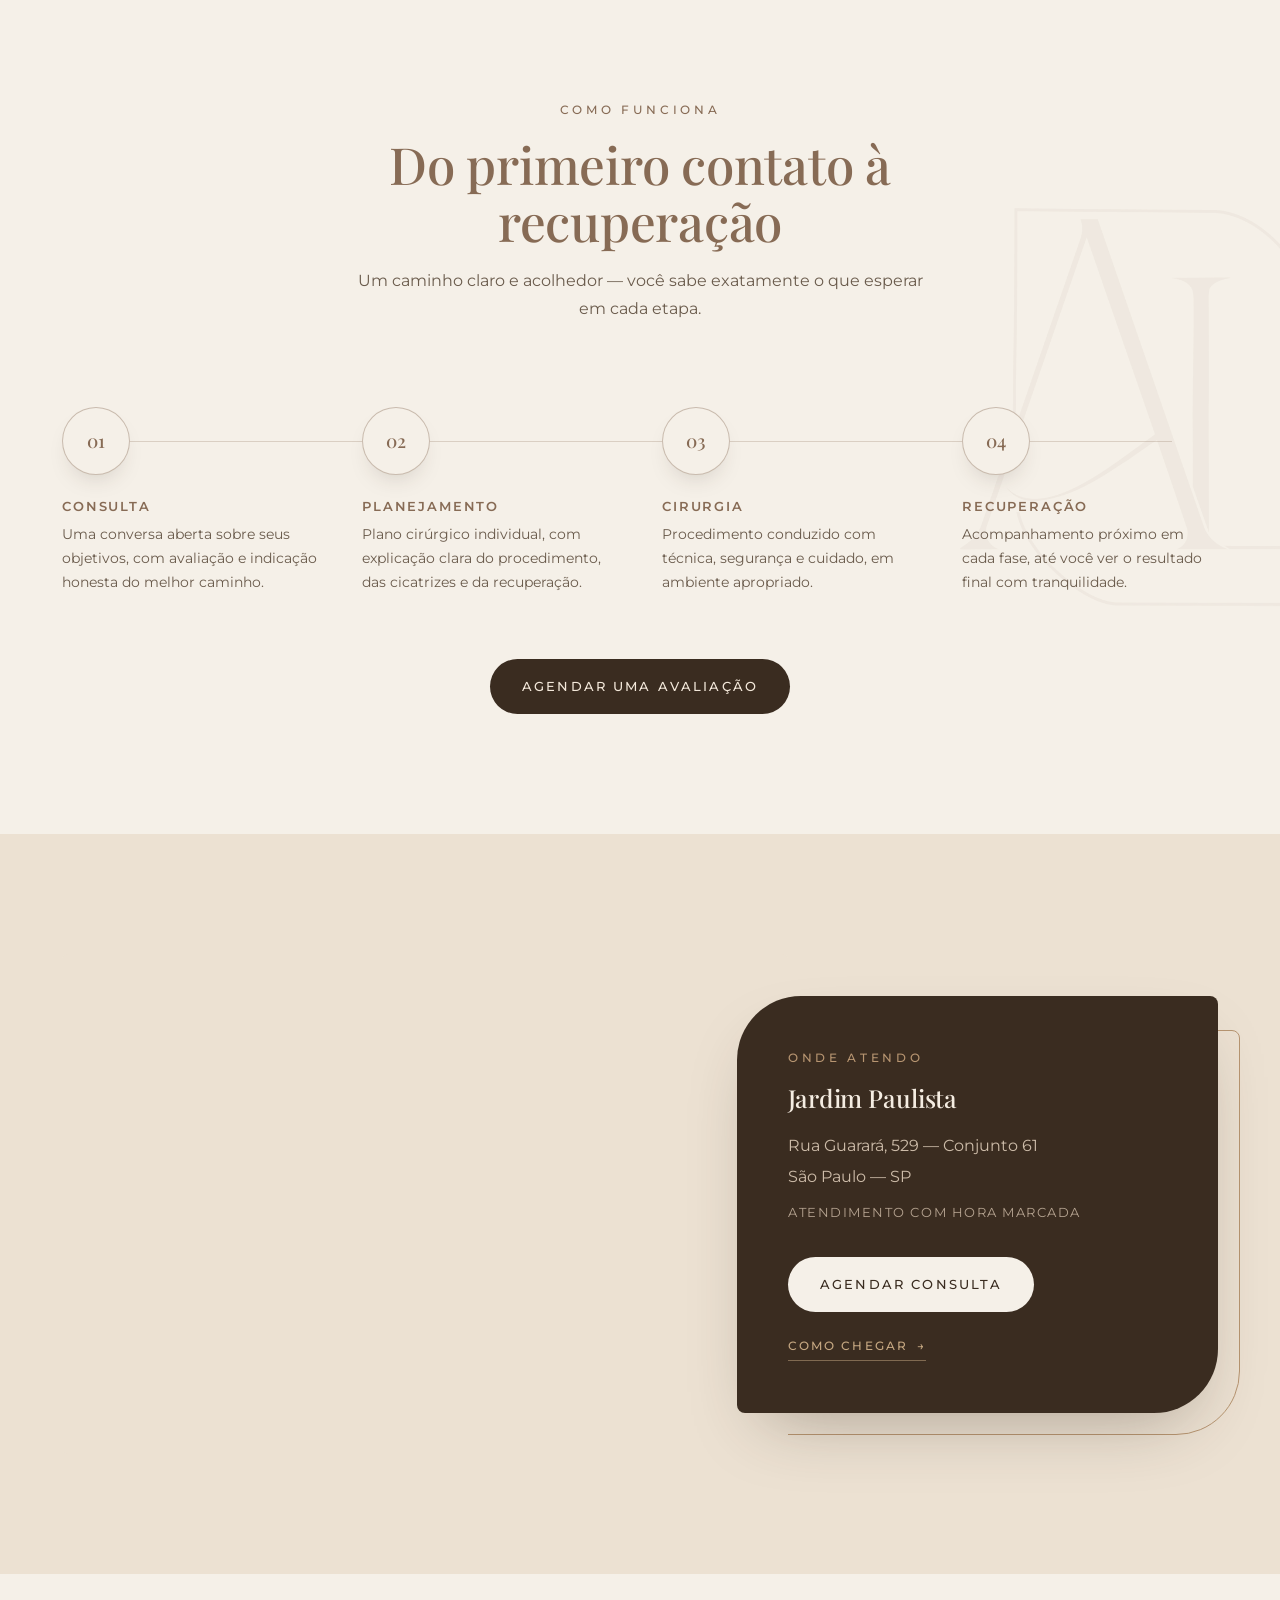
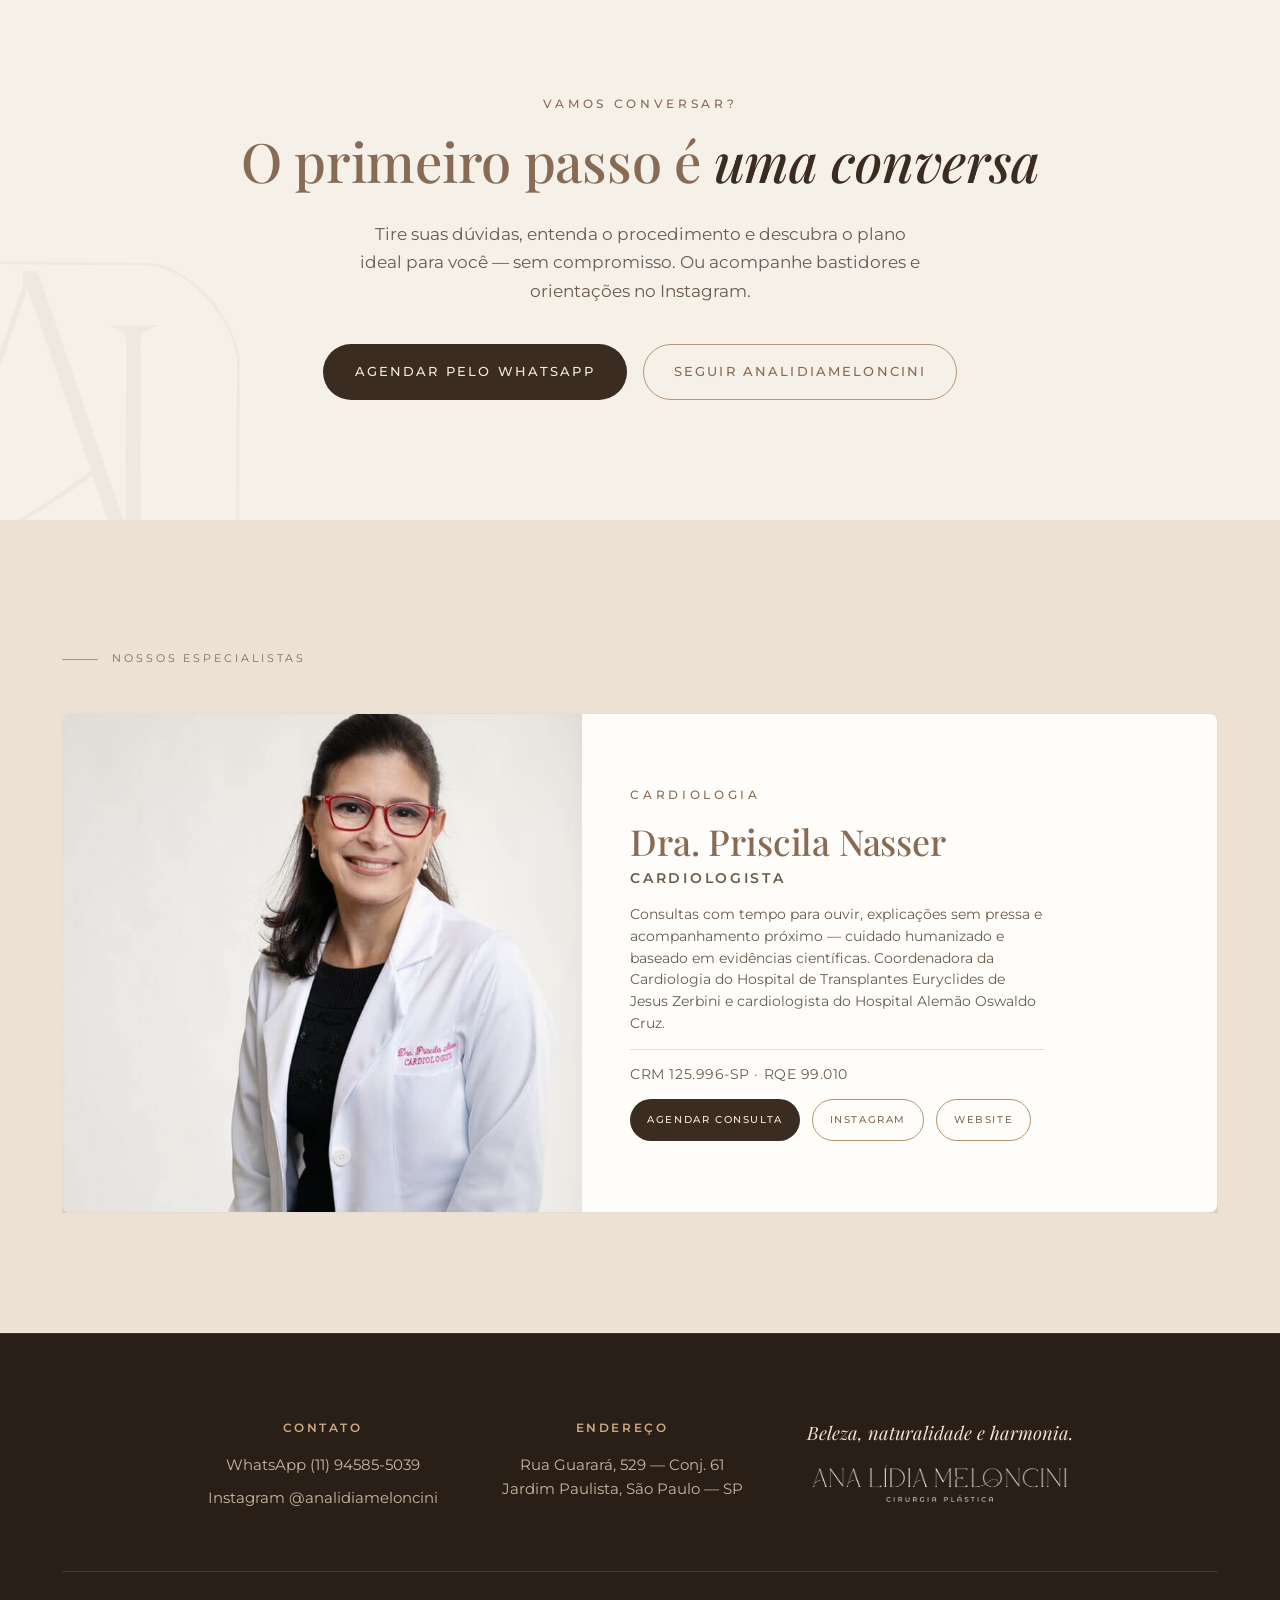
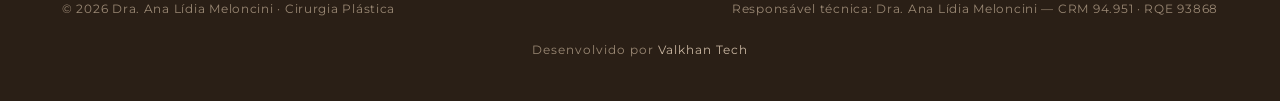
==== commit 335c255e: "Equipe" ====
--- a/index.html
+++ b/index.html
@@ -5,7 +5,7 @@
 <meta name="viewport" content="width=device-width, initial-scale=1" />
 <meta name="color-scheme" content="only light" />
 <title>Dra. Ana Lídia Meloncini — Cirurgia Plástica em São Paulo</title>
-<meta name="description" content="Cirurgia plástica em São Paulo com a Dra. Ana Lídia Meloncini (CRM 94.951 · RQE 93.868). Cirurgia mamária, lipoescultura e abdominoplastia com foco em naturalidade. Consultório no Jardim Paulista — agende pelo WhatsApp." />
+<meta name="description" content="Cirurgia plástica em São Paulo com a Dra. Ana Lídia Meloncini (CRM 94.951 · RQE 93.868). Cirurgia mamária, lipoescultura e abdominoplastia com foco em naturalidade. Consultório no Jardim Paulista também recebe a cardiologista Dra. Priscila Nasser — agende pelo WhatsApp." />
 <meta name="robots" content="index, follow" />
 <meta name="author" content="Dra. Ana Lídia Meloncini" />
 <meta name="language" content="pt-BR" />
@@ -14,6 +14,7 @@
 <meta name="geo.position" content="-23.5663;-46.6663" />
 <meta name="ICBM" content="-23.5663, -46.6663" />
 <link rel="canonical" href="https://analidia.med.br/" />
+<link rel="llms-txt" href="/llms.txt" />
 
 <!-- Favicons -->
 <link rel="icon" href="/assets/favicon.ico" sizes="any" />
@@ -59,7 +60,7 @@
     { "@type": "PropertyValue", "name": "CRM", "value": "94.951" },
     { "@type": "PropertyValue", "name": "RQE", "value": "93.868" }
   ],
-  "description": "Cirurgiã plástica em São Paulo com foco em naturalidade. Cirurgia mamária, lipoescultura e abdominoplastia.",
+  "description": "Cirurgiã plástica em São Paulo com foco em naturalidade. Cirurgia mamária, lipoescultura e abdominoplastia. Consultório também recebe a cardiologista Dra. Priscila Nasser.",
   "address": {
     "@type": "PostalAddress",
     "streetAddress": "Rua Guarará, 529 — Conjunto 61",
@@ -86,6 +87,24 @@
     { "@type": "MedicalProcedure", "name": "Lipoescultura" },
     { "@type": "MedicalProcedure", "name": "Abdominoplastia" },
     { "@type": "MedicalProcedure", "name": "Harmonização facial" }
+  ],
+  "employee": [
+    {
+      "@type": "Physician",
+      "name": "Dra. Priscila Nasser",
+      "medicalSpecialty": "Cardiovascular",
+      "url": "https://priscilanasser.com.br/",
+      "identifier": [
+        { "@type": "PropertyValue", "name": "CRM", "value": "125.996-SP" },
+        { "@type": "PropertyValue", "name": "RQE", "value": "99.010" }
+      ],
+      "description": "Cardiologista com atendimento humanizado e baseado em evidências científicas, coordenadora da Cardiologia do Hospital de Transplantes Euryclides de Jesus Zerbini e cardiologista do Hospital Alemão Oswaldo Cruz.",
+      "telephone": "+5511945855039",
+      "sameAs": [
+        "https://instagram.com/dra_priscila_nasser",
+        "https://priscilanasser.com.br/"
+      ]
+    }
   ]
 }
 </script>
@@ -430,6 +449,35 @@
   @media(max-width:860px){
     .also-cards{grid-template-columns:1fr}
     .tambem::after{display:none}
+  }
+
+  /* ============================================================
+     ESPECIALISTAS — profissional parceira em destaque
+     ============================================================ */
+  .team{overflow:hidden;background:var(--linen)}
+  .team-head{margin-bottom:clamp(28px,4vw,44px)}
+  .team-eyebrow{display:inline-flex;align-items:center;gap:14px;font-size:.7rem;letter-spacing:.26em;text-transform:uppercase;color:var(--taupe)}
+  .team-eyebrow::before{content:"";width:36px;height:1px;background:var(--gold);flex:none}
+  .team-viewport{position:relative}
+  .team-track-window{overflow:hidden}
+  .team-track{display:flex}
+  .team-card{height:min(64vh,500px);min-width:100%;display:grid;grid-template-columns:minmax(280px,.9fr) minmax(0,1.1fr);background:var(--card);border:1px solid var(--line);box-shadow:0 45px 90px -32px rgba(33,24,14,.55);border-radius:8px;overflow:hidden}
+  .team-photo{min-height:0;background:var(--linen);position:relative;overflow:hidden}
+  .team-photo::after{content:"";position:absolute;inset:0;background:linear-gradient(90deg,transparent 60%,rgba(245,240,232,.22))}
+  .team-photo img{width:100%;height:100%;object-fit:cover;object-position:center;filter:sepia(.05)}
+  .team-copy{padding:clamp(30px,4vw,48px);display:flex;flex-direction:column;justify-content:center}
+  .team-copy h3{font-size:clamp(1.6rem,2.8vw,2.3rem);color:var(--taupe);margin-bottom:7px}
+  .team-role{font-size:.66rem;letter-spacing:.2em;text-transform:uppercase;color:var(--gold);font-weight:600;margin-bottom:14px}
+  .team-copy p{font-size:.85rem;line-height:1.6;color:var(--ink-soft);max-width:46ch;margin-bottom:14px}
+  .team-meta{border-top:1px solid var(--line);padding-top:14px;margin-bottom:18px;color:var(--ink-soft);font-size:.76rem;letter-spacing:.04em}
+  .team-links{display:flex;flex-wrap:wrap;gap:12px}
+  .team-links .btn{font-size:.62rem;padding:11px 17px}
+  @media(max-width:980px){
+    .team-card{height:min(78vh,760px);grid-template-columns:1fr;grid-template-rows:38% 62%}
+    .team-photo{height:auto;min-height:0;max-height:none}
+    .team-copy{padding:26px 26px 32px}
+    .team-copy h3{font-size:1.6rem}
+    .team-copy p{font-size:.86rem;line-height:1.6;margin-bottom:14px}
   }
 
   /* ============================================================
@@ -878,6 +926,36 @@
         <div class="cta-actions">
           <a class="btn btn-primary" href="https://wa.me/5511945855039" target="_blank" rel="noopener">Agendar pelo WhatsApp</a>
           <a class="btn btn-outline" href="https://instagram.com/analidiameloncini" target="_blank" rel="noopener">Seguir analidiameloncini</a>
+        </div>
+      </div>
+    </div>
+  </section>
+
+   <!-- ================== ESPECIALISTAS ======================== -->
+  <section id="especialistas" class="team">
+    <div class="wrap">
+      <div class="team-head reveal">
+        <span class="team-eyebrow">Nossos especialistas</span>
+      </div>
+      <div class="team-viewport reveal" aria-live="polite">
+        <div class="team-track-window">
+          <div class="team-track" id="teamTrack">
+            <article class="team-card">
+              <div class="team-photo"><img src="assets/priscila-nasser.jpg" loading="lazy" decoding="async" alt="Dra. Priscila Nasser — Cardiologista" /></div>
+              <div class="team-copy">
+                <span class="eyebrow">Cardiologia</span>
+                <h3>Dra. Priscila Nasser</h3>
+                <p class="team-role">Cardiologista</p>
+                <p>Consultas com tempo para ouvir, explicações sem pressa e acompanhamento próximo — cuidado humanizado e baseado em evidências científicas. Coordenadora da Cardiologia do Hospital de Transplantes Euryclides de Jesus Zerbini e cardiologista do Hospital Alemão Oswaldo Cruz.</p>
+                <p class="team-meta">CRM 125.996-SP · RQE 99.010</p>
+                <div class="team-links">
+                  <a class="btn btn-primary" href="https://wa.me/5511945855039" target="_blank" rel="noopener">Agendar consulta</a>
+                  <a class="btn btn-outline" href="https://instagram.com/dra_priscila_nasser?utm_source=analidia.med.br" target="_blank" rel="noopener">Instagram</a>
+                  <a class="btn btn-outline" href="https://priscilanasser.com.br/?utm_source=analidia.med.br" target="_blank" rel="noopener">Website</a>
+                </div>
+              </div>
+            </article>
+          </div>
         </div>
       </div>
     </div>
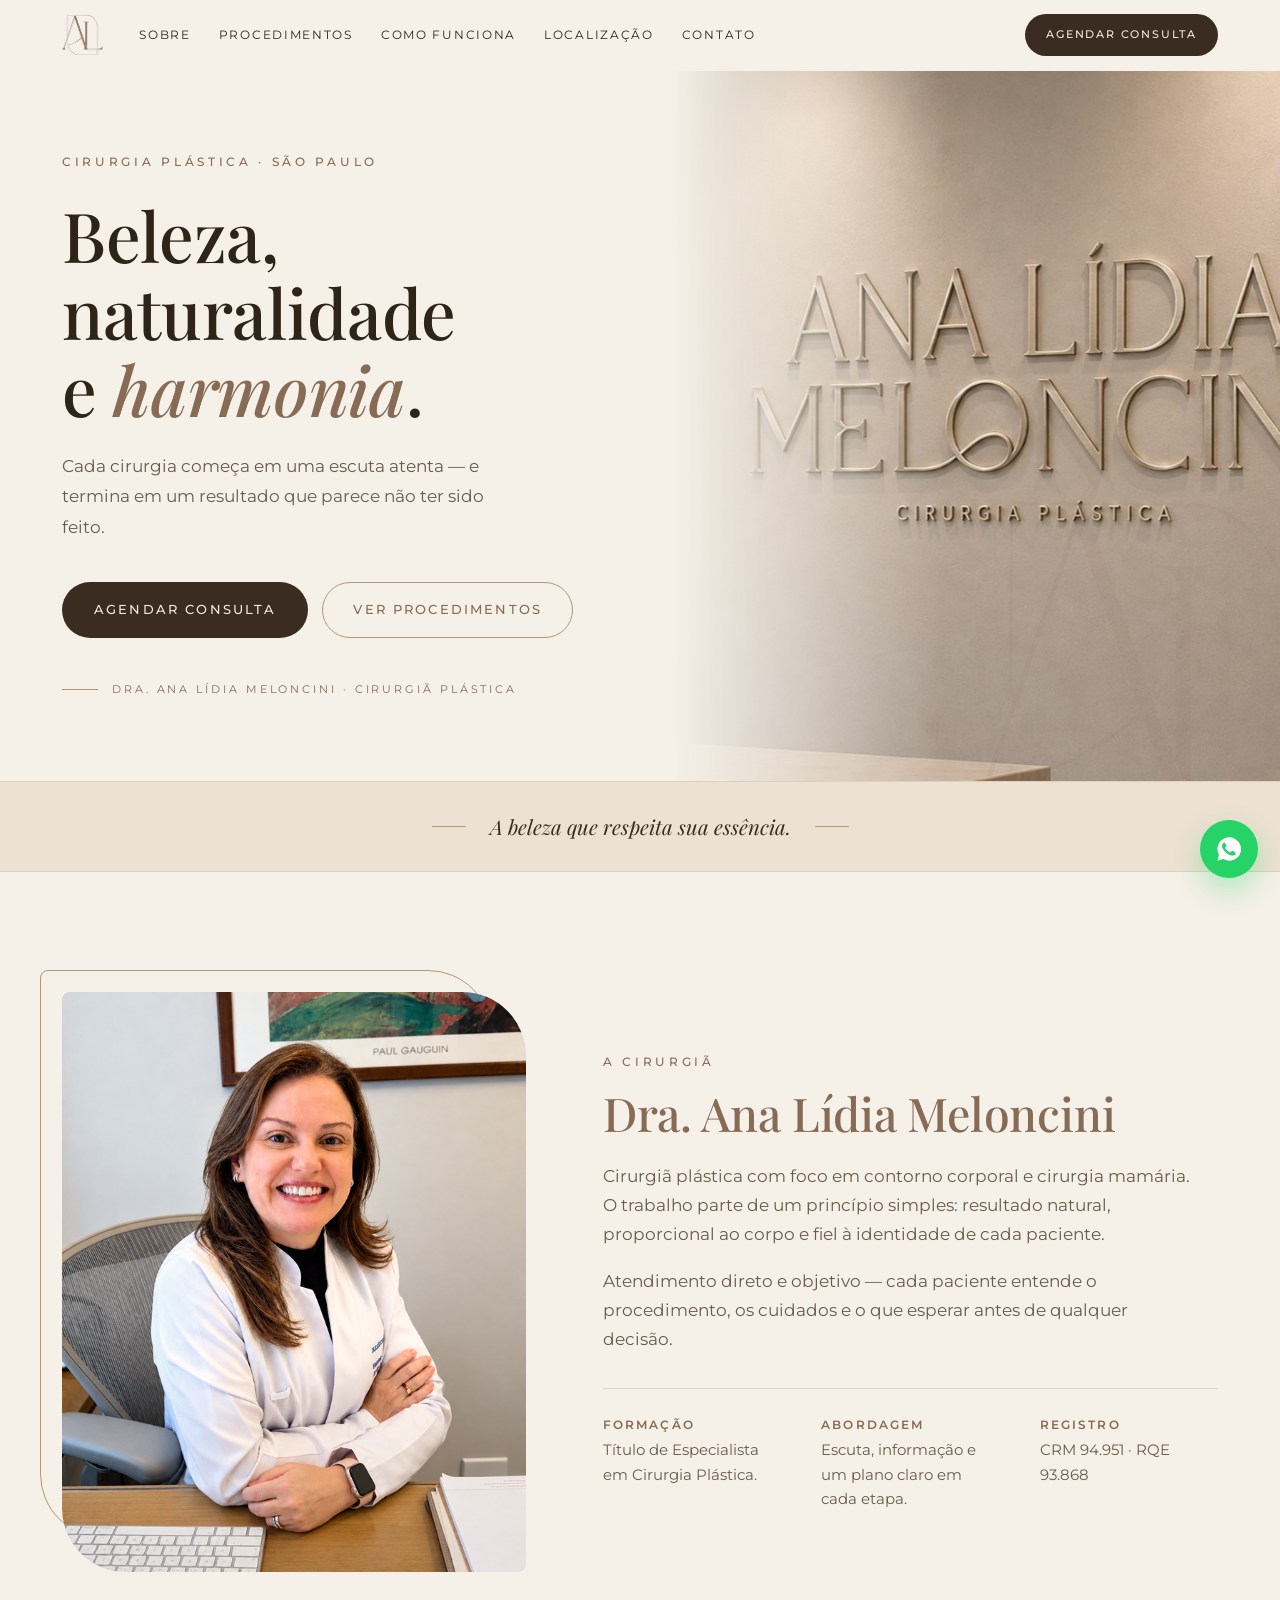
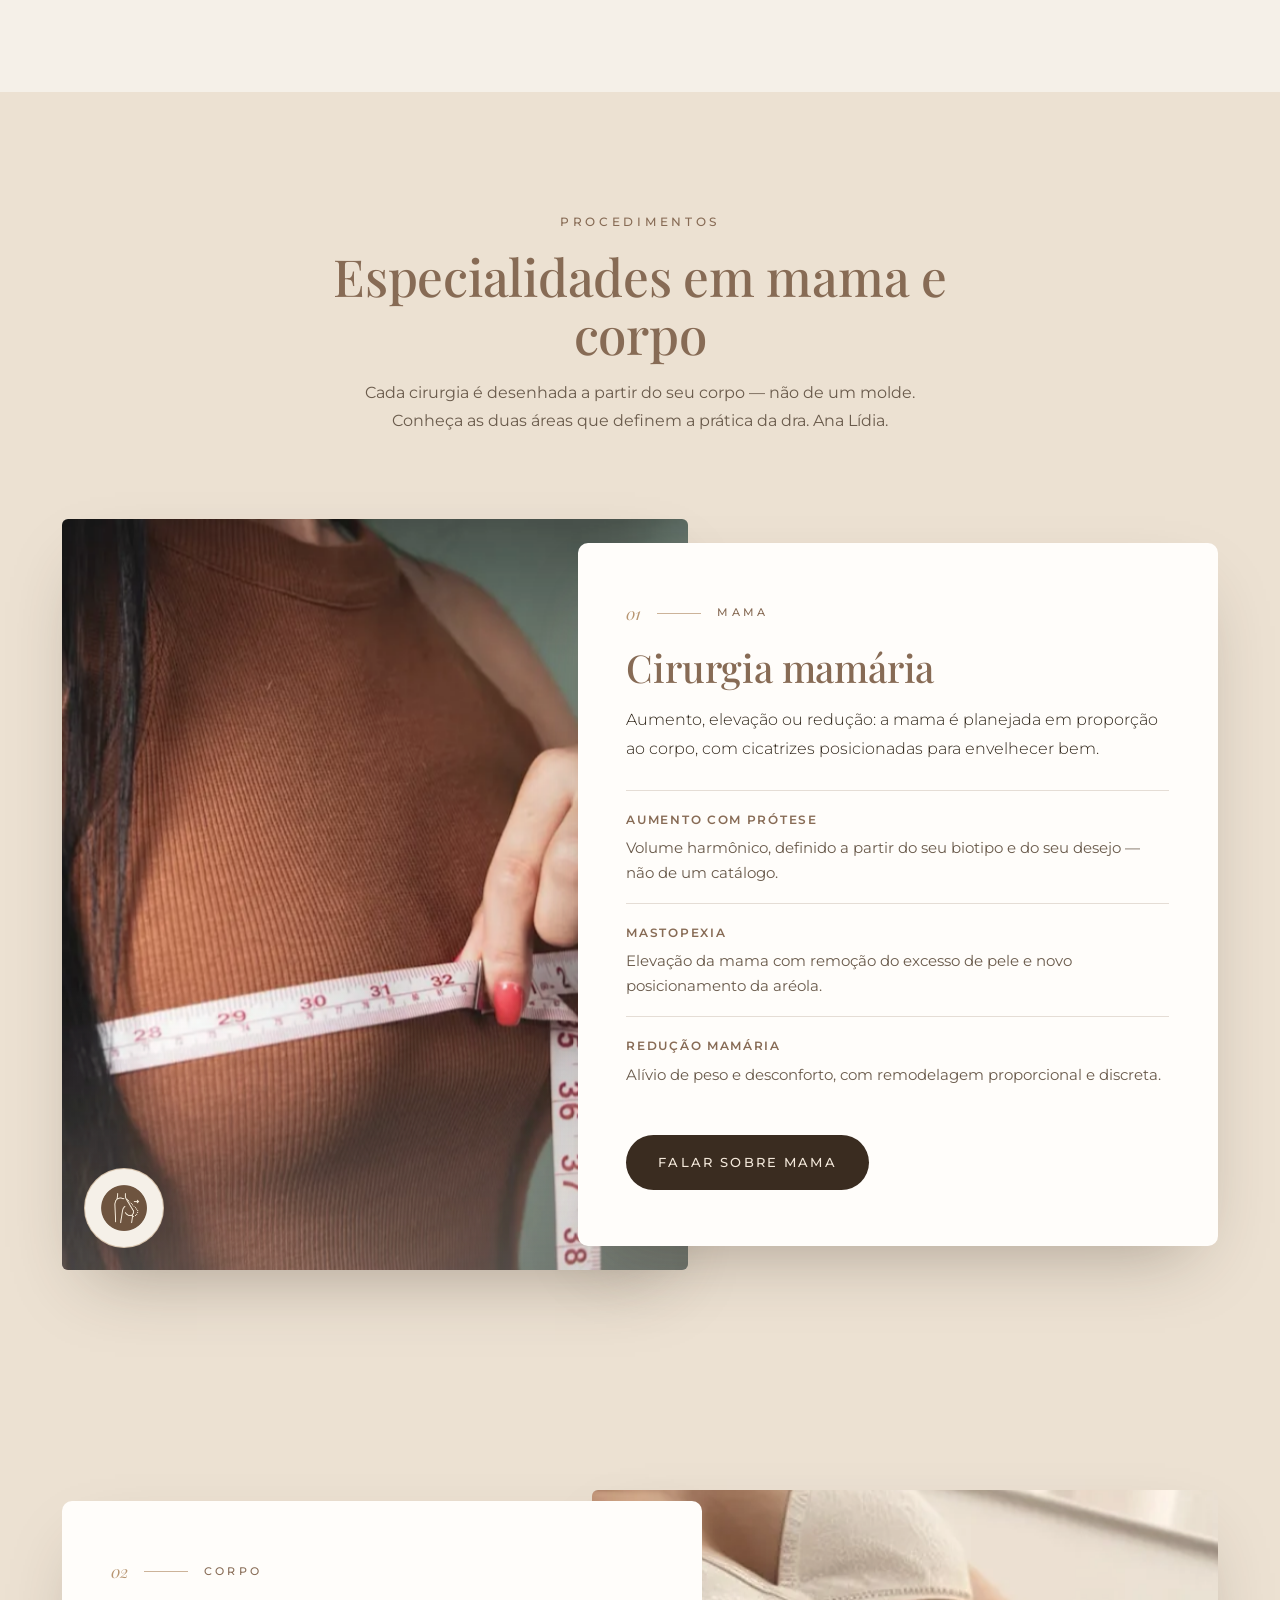
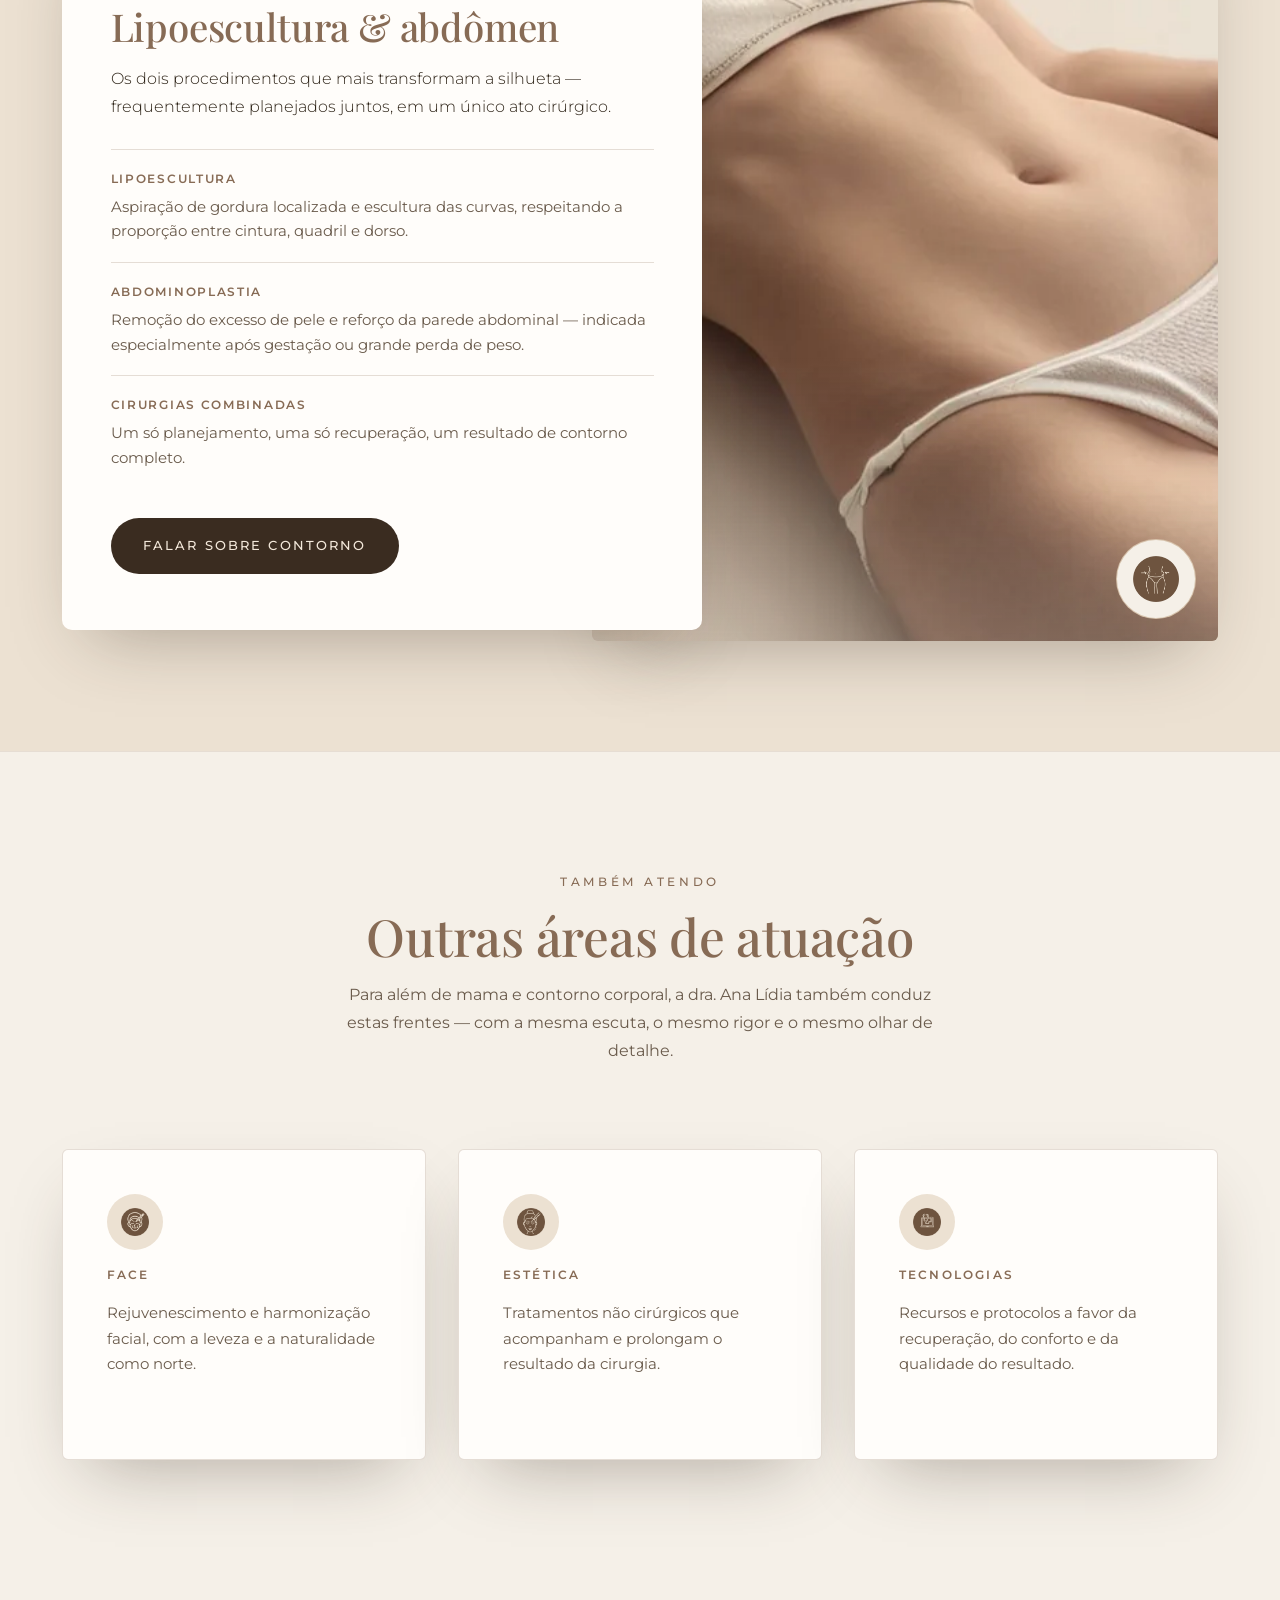
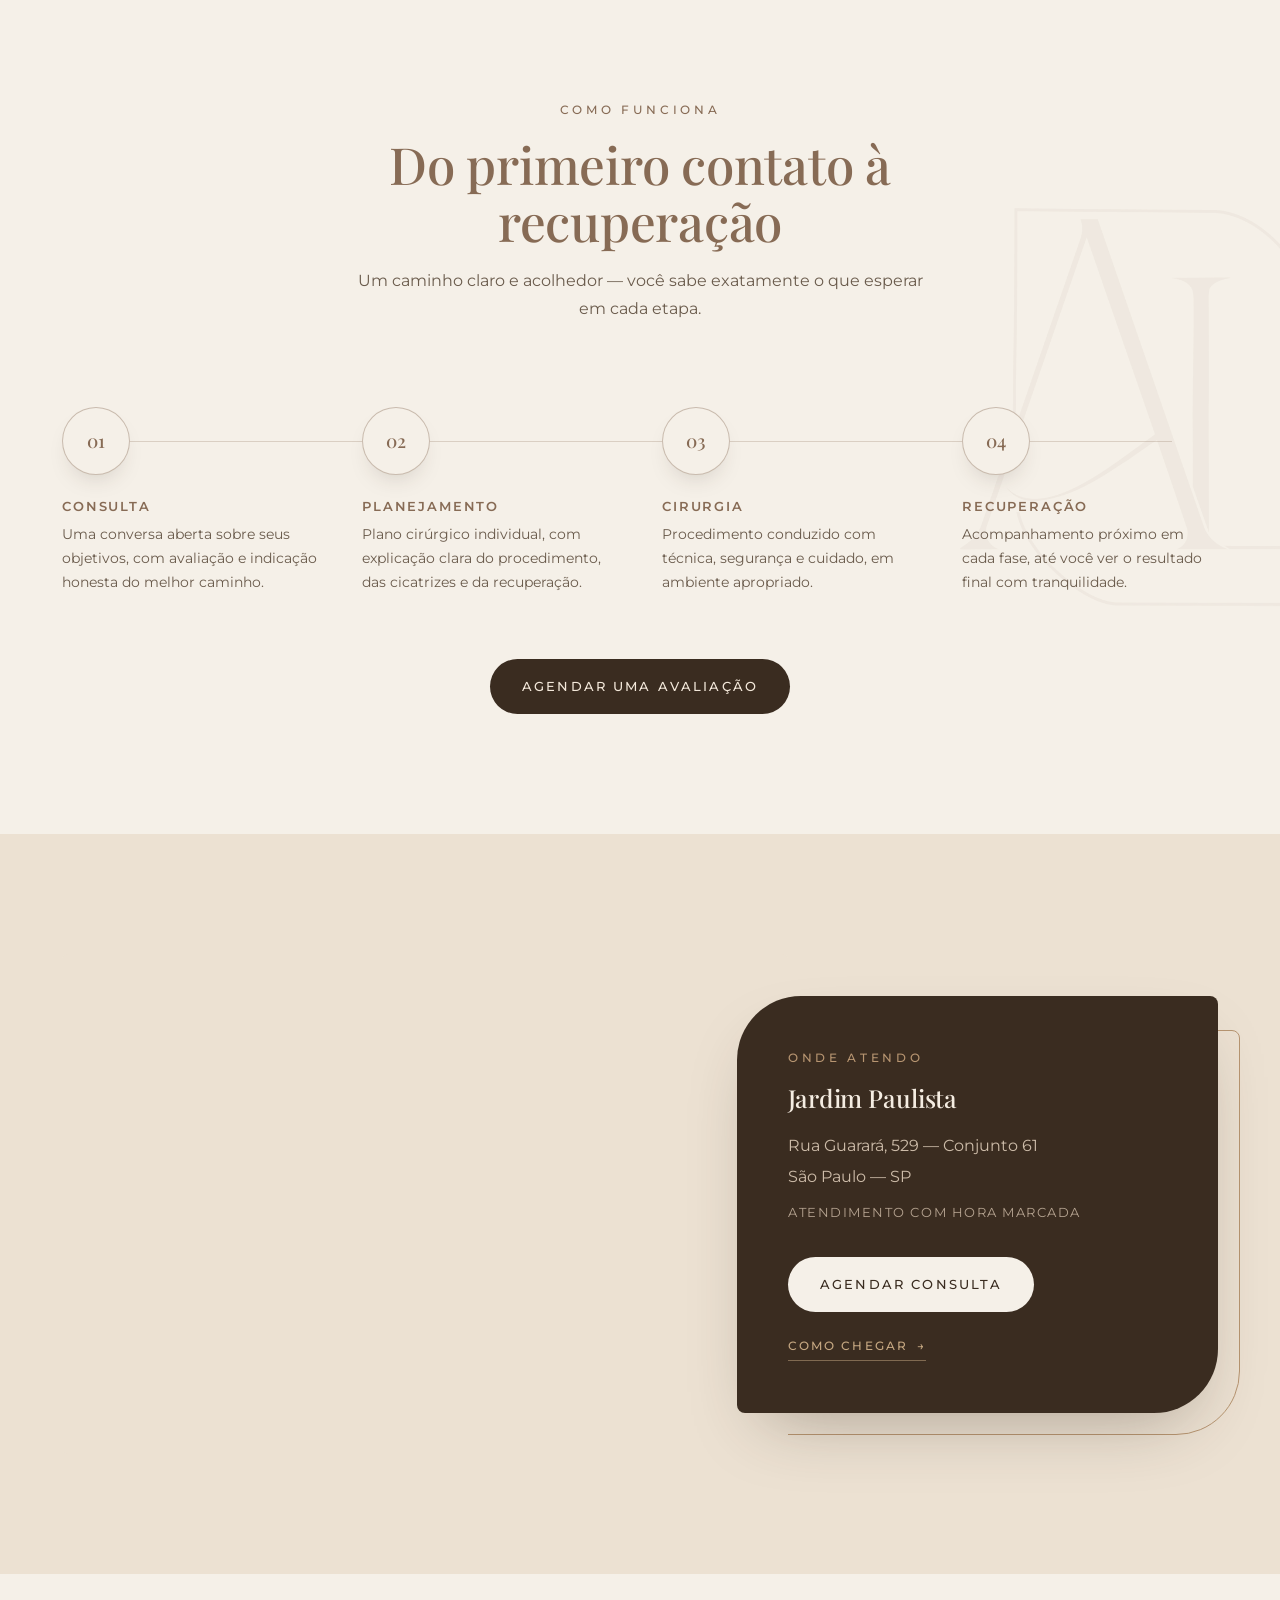
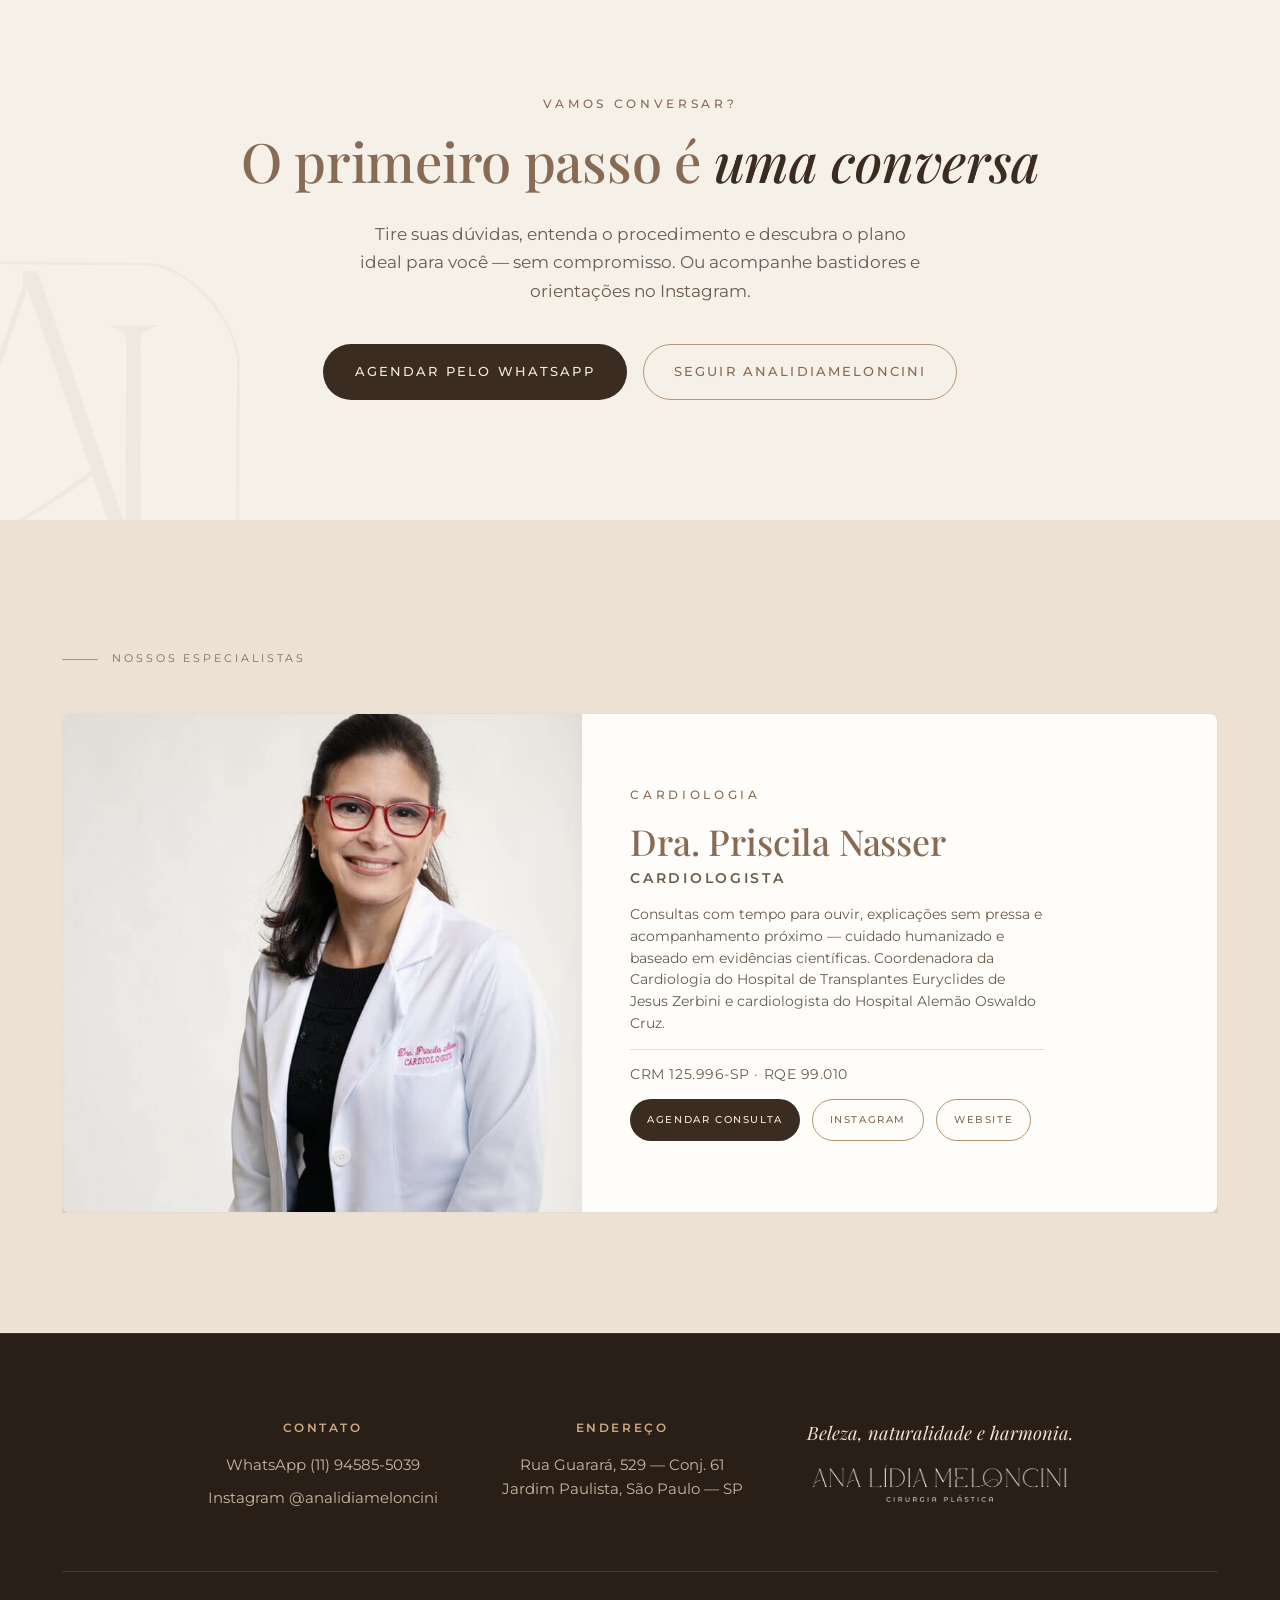
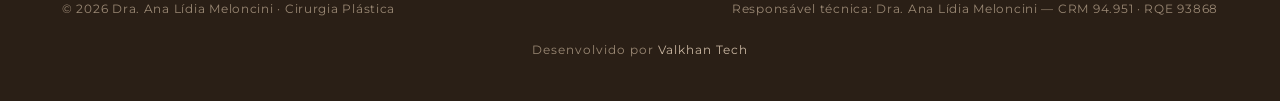
==== commit 5d2d88f2: "GA e boas práticas" ====
--- a/index.html
+++ b/index.html
@@ -4,6 +4,17 @@
 <meta charset="UTF-8" />
 <meta name="viewport" content="width=device-width, initial-scale=1" />
 <meta name="color-scheme" content="only light" />
+
+<!-- Google tag (gtag.js) -->
+<script async src="https://www.googletagmanager.com/gtag/js?id=G-HTS73XGJR5"></script>
+<script>
+  window.dataLayer = window.dataLayer || [];
+  function gtag(){dataLayer.push(arguments);}
+  gtag('js', new Date());
+
+  gtag('config', 'G-HTS73XGJR5');
+</script>
+
 <title>Dra. Ana Lídia Meloncini — Cirurgia Plástica em São Paulo</title>
 <meta name="description" content="Cirurgia plástica em São Paulo com a Dra. Ana Lídia Meloncini (CRM 94.951 · RQE 93.868). Cirurgia mamária, lipoescultura e abdominoplastia com foco em naturalidade. Consultório no Jardim Paulista também recebe a cardiologista Dra. Priscila Nasser — agende pelo WhatsApp." />
 <meta name="robots" content="index, follow" />
@@ -84,7 +95,7 @@
   },
   "availableService": [
     { "@type": "MedicalProcedure", "name": "Cirurgia mamária" },
-    { "@type": "MedicalProcedure", "name": "Lipoescultura" },
+    { "@type": "MedicalProcedure", "name": "Lipoescultura", "description": "Lipoaspiração assistida por tecnologias de retração de pele: laser, Retraction e Ignite RF" },
     { "@type": "MedicalProcedure", "name": "Abdominoplastia" },
     { "@type": "MedicalProcedure", "name": "Harmonização facial" }
   ],
@@ -109,558 +120,7 @@
 }
 </script>
 
-<style>
-  /* ============================================================
-     PALETA — oficiais + apoio tonal
-     cream  #F5F0E8   |   taupe  #876B55   |   espresso  #3A2C20
-     linen  #ECE1D2   |   sand   #E3D3C0   |   gold  #B79571
-     ============================================================ */
-  :root{
-    --cream:#F5F0E8;
-    --taupe:#876B55;
-    --espresso:#3A2C20;
-    --espresso-deep:#2A1F16;
-    --linen:#ECE1D2;
-    --sand:#E3D3C0;
-    --gold:#B79571;
-    --gold-soft:#CBA981;
-    --ink:#2E2418;
-    --ink-soft:#6A5B4C;
-    --card:#FFFDFA;
-    --line:rgba(135,107,85,.22);
-    --hairline:rgba(135,107,85,.2);
-    --max:1220px;
-    --serif:"Playfair Display",Georgia,"Times New Roman",serif;
-    --sans:"Montserrat","Helvetica Neue",Arial,sans-serif;
-    --shadow:0 30px 70px -28px rgba(58,44,32,.38);
-    color-scheme:only light;
-  }
-  *,*::before,*::after{box-sizing:border-box;margin:0;padding:0}
-  html{scroll-behavior:smooth}
-  [id]{scroll-margin-top:96px}
-  body{
-    background:var(--cream);color:var(--ink);
-    font-family:var(--sans);font-weight:400;font-size:16.5px;line-height:1.75;
-    -webkit-font-smoothing:antialiased;overflow-x:hidden;
-  }
-  img{max-width:100%;display:block}
-  a{color:inherit;text-decoration:none}
-  ::selection{background:rgba(183,149,113,.35)}
-  h1,h2,h3{font-family:var(--serif);font-weight:500;line-height:1.12;letter-spacing:-.005em}
-  .wrap{max-width:var(--max);margin:0 auto;padding:0 32px}
-  section{position:relative;padding:120px 0}
-  @media(max-width:860px){section{padding:84px 0}}
-
-  /* ---------- Eyebrows & section heads ---------- */
-  .eyebrow{
-    font-weight:500;font-size:.72rem;letter-spacing:.32em;text-transform:uppercase;
-    color:var(--taupe);display:block;margin-bottom:16px;
-  }
-  .section-head{text-align:center;max-width:680px;margin:0 auto 84px}
-  .section-head h2{font-size:clamp(2.1rem,4.4vw,3.2rem);color:var(--taupe);margin-bottom:16px}
-  .section-head p{color:var(--ink-soft);font-size:1rem;max-width:54ch;margin:0 auto}
-
-  /* ---------- Botões ---------- */
-  .btn{
-    display:inline-flex;align-items:center;gap:10px;cursor:pointer;border:0;
-    font-family:var(--sans);font-weight:500;font-size:.84rem;letter-spacing:.16em;
-    text-transform:uppercase;padding:16px 32px;border-radius:40px;
-    transition:background .22s ease,color .22s ease,transform .22s ease,box-shadow .22s ease,border-color .22s ease;
-  }
-  .btn-primary{background:var(--espresso);color:#F3E8DA}
-  .btn-primary:hover{background:var(--espresso-deep);transform:translateY(-2px);box-shadow:0 14px 28px -16px rgba(58,44,32,.5)}
-  .btn-primary:focus-visible{outline:3px solid var(--taupe);outline-offset:3px}
-  .btn-outline{background:transparent;color:var(--taupe);border:1px solid var(--gold);padding:15px 30px}
-  .btn-outline:hover{background:var(--taupe);color:#fff;border-color:var(--taupe)}
-  .btn-outline:focus-visible{outline:3px solid var(--espresso);outline-offset:3px}
-  .btn-light{background:var(--cream);color:var(--espresso)}
-  .btn-light:hover{background:#fff;transform:translateY(-2px)}
-  .btn-light:focus-visible{outline:3px solid var(--gold);outline-offset:3px}
-
-  /* ---------- Header ---------- */
-  header{
-    position:sticky;top:0;z-index:120;
-    background:rgba(245,240,232,.9);backdrop-filter:blur(10px);
-    border-bottom:1px solid transparent;transition:border-color .3s ease,background .3s ease;
-  }
-  header.stuck{border-bottom-color:var(--line);background:rgba(245,240,232,.95)}
-  .header-inner{
-    max-width:var(--max);margin:0 auto;padding:14px 32px;
-    display:flex;align-items:center;gap:36px;
-  }
-  .brand img{height:clamp(34px,3.2vw,40px);width:auto}
-  .nav{display:flex;gap:28px;align-items:center}
-  .nav a{font-size:.76rem;letter-spacing:.14em;text-transform:uppercase;color:var(--ink);padding:6px 0;position:relative;white-space:nowrap}
-  .nav a::after{content:"";position:absolute;left:0;bottom:0;height:1px;width:0;background:var(--gold);transition:width .25s ease}
-  .nav a:hover::after{width:100%}
-  .header-cta{margin-left:auto;padding:11px 21px;font-size:.7rem}
-  .nav a.btn-primary{color:#F3E8DA}
-  .nav .menu-cta{display:none}
-
-  /* Menu mobile */
-  .menu-toggle{display:none;background:none;border:0;cursor:pointer;width:44px;height:44px;position:relative;z-index:130;flex:none;margin-left:auto}
-  .menu-toggle span,.menu-toggle span::before,.menu-toggle span::after{
-    content:"";position:absolute;left:10px;width:24px;height:2px;background:var(--ink);
-    border-radius:2px;transition:transform .25s ease,opacity .25s ease,top .25s ease;
-  }
-  .menu-toggle span{top:21px}
-  .menu-toggle span::before{top:-7px}
-  .menu-toggle span::after{top:7px}
-  .menu-toggle.open span{background:transparent}
-  .menu-toggle.open span::before{transform:rotate(45deg);top:0}
-  .menu-toggle.open span::after{transform:rotate(-45deg);top:0}
-  @media(max-width:1024px){
-    .menu-toggle{display:block}
-    .nav{
-      position:absolute;top:100%;left:0;right:0;display:none;
-      background:var(--cream);
-      flex-direction:column;align-items:flex-start;gap:0;padding:6px 32px 20px;
-      border-bottom:1px solid rgba(135,107,85,.18);
-      box-shadow:0 34px 44px -30px rgba(58,44,32,.32);
-    }
-    .nav.open{display:flex}
-    .nav a{width:100%;padding:15px 0;border-bottom:1px solid rgba(135,107,85,.12);white-space:normal}
-    .nav a:last-of-type{border-bottom:0}
-    .nav .menu-cta{display:inline-flex;margin-top:18px;align-self:flex-start;width:auto;padding:13px 26px;border-radius:40px;border-bottom:0}
-    .nav .menu-cta::after{display:none}
-    .header-cta{display:none}
-  }
-  @media(max-width:640px){
-    .header-inner{position:relative;padding:12px 22px}
-    .brand{position:absolute;left:50%;transform:translateX(-50%);z-index:130}
-    .brand img{height:26px;width:auto}
-    .menu-toggle{width:36px;height:36px}
-    .menu-toggle span,.menu-toggle span::before,.menu-toggle span::after{left:9px;width:18px;height:2px}
-    .menu-toggle span{top:17px}
-    .menu-toggle span::before{top:-6px}
-    .menu-toggle span::after{top:6px}
-  }
-
-  /* ============================================================
-     HERO — atenção no headline, foto abrindo, sem CRM competindo
-     ============================================================ */
-  .hero{padding:0;min-height:min(78vh,760px);display:grid;grid-template-columns:1.05fr .95fr;align-items:stretch;position:relative;overflow:hidden}
-  .hero-text{display:flex;flex-direction:column;justify-content:center;padding:clamp(64px,9vh,104px) 6vw;padding-right:0;padding-left:max(32px,calc((100vw - var(--max))/2 + 32px));position:relative;z-index:2}
-  .hero-text .eyebrow{margin-bottom:24px}
-  .hero-text h1{font-size:clamp(2.6rem,5.4vw,4.3rem);color:var(--ink);margin-bottom:24px;max-width:14ch}
-  .hero-text h1 em{font-style:italic;color:var(--taupe);font-weight:500}
-  .hero-text p{font-size:1.06rem;color:var(--ink-soft);max-width:42ch;margin-bottom:40px;line-height:1.8}
-  .hero-actions{display:flex;gap:14px;flex-wrap:wrap;align-items:center}
-  .hero-signature{
-    margin-top:42px;display:flex;align-items:center;gap:14px;
-    font-size:.7rem;letter-spacing:.26em;text-transform:uppercase;color:var(--taupe);
-  }
-  .hero-signature::before{content:"";width:36px;height:1px;background:var(--gold);flex:none}
-
-  .hero-media{position:relative;overflow:hidden;min-height:60vh}
-  .hero-media img{position:absolute;inset:-8%;width:116%;height:116%;max-width:none;object-fit:cover;will-change:transform}
-  .hero-media::after{content:"";position:absolute;inset:0;pointer-events:none;
-    background:linear-gradient(270deg,transparent 0%,transparent 55%,rgba(245,240,232,.6) 80%,var(--cream) 100%);
-  }
-  .hero-monogram{position:absolute;right:-60px;bottom:-90px;width:380px;opacity:.06;z-index:1;pointer-events:none}
-  @media(max-width:900px){
-    .hero{grid-template-columns:1fr;min-height:auto}
-    .hero-text{padding:clamp(72px,10vw,104px) 32px clamp(44px,6vw,60px);order:1}
-    /* .hero-media só tem filhos position:absolute (a foto e o ::after), então não tem
-       conteúdo em fluxo para gerar altura. No desktop o min-height:60vh segura a caixa;
-       aqui a altura viria só do aspect-ratio — e o Safari ignora o aspect-ratio de um
-       grid item esticado, resolvendo a linha pelo conteúdo (zero) e sumindo com a foto.
-       align-self:start tira o stretch; o min-height garante a altura mesmo assim. */
-    .hero-media{order:2;align-self:start;aspect-ratio:16/10;min-height:min(62.5vw,52vh);max-height:52vh}
-    .hero-media::after{background:linear-gradient(180deg,rgba(245,240,232,.5) 0%,transparent 30%)}
-  }
-
-  /* ============================================================
-     FAIXA DE ASSINATURA — manifesto único, não stat bar
-     ============================================================ */
-  .signature{padding:30px 0;background:var(--linen);border-top:1px solid rgba(135,107,85,.14);border-bottom:1px solid rgba(135,107,85,.14);position:relative;z-index:2}
-  .signature-inner{display:flex;align-items:center;justify-content:center;gap:24px;text-align:center}
-  .signature-inner p{font-family:var(--serif);font-style:italic;font-size:clamp(1.05rem,1.6vw,1.28rem);color:var(--espresso);max-width:48ch;line-height:1.45}
-  .signature-mark{flex:none;width:34px;height:1px;background:var(--gold)}
-  @media(max-width:640px){
-    .signature-inner{flex-direction:column;gap:12px}
-    .signature-mark{display:none}
-  }
-
-  /* ============================================================
-     A CIRURGIÃ
-     ============================================================ */
-  .about{display:grid;grid-template-columns:0.86fr 1.14fr;gap:clamp(36px,6vw,84px);align-items:center}
-  .about-figure{position:relative;z-index:0;aspect-ratio:4/5}
-  .about-figure img{display:block;width:100%;height:100%;object-fit:cover;border-radius:.5rem 4rem;filter:sepia(.06)}
-  .about-figure::before{content:"";position:absolute;left:-22px;top:-22px;right:34px;bottom:34px;border:1px solid var(--gold);border-radius:.5rem 4rem;z-index:-1}
-  .about-body h2{font-size:clamp(2rem,4vw,2.9rem);color:var(--taupe);margin-bottom:22px}
-  .about-body p{color:var(--ink-soft);margin-bottom:18px;max-width:54ch}
-  .about-facts{display:grid;grid-template-columns:repeat(3,1fr);gap:26px 40px;margin-top:34px;border-top:1px solid var(--hairline);padding-top:30px}
-  .about-facts h3{font-family:var(--sans);font-weight:600;font-size:.74rem;letter-spacing:.18em;text-transform:uppercase;color:var(--taupe);margin-bottom:6px}
-  .about-facts p{font-size:.94rem;margin:0;line-height:1.65}
-  @media(max-width:820px){
-    .about{grid-template-columns:1fr;gap:48px}
-    .about-figure{max-width:440px;margin:0 auto}
-    .about-figure::before{right:24px}
-    .about-facts{grid-template-columns:1fr;gap:20px}
-  }
-
-  /* ============================================================
-     ESPECIALIDADES — composição "em destaque" (Mama e Corpo):
-     foto em bloco contido com sombra e o texto dentro de um card
-     branco sobrepondo a imagem, como na seção "Em destaque" do
-     index4. As duas categorias se espelham. Fecha com "Também atendo".
-     ============================================================ */
-  .procs-zone{background:var(--linen)}
-  .proc{padding:110px 0}
-  .proc-grid{display:grid;grid-template-columns:1.18fr 1fr;gap:0;align-items:center}
-
-  .proc-media{position:relative;aspect-ratio:5/6;border-radius:6px;overflow:hidden;box-shadow:var(--shadow)}
-  .proc-media .frame{position:absolute;inset:0}
-  .proc-media .frame img{position:absolute;inset:-6%;width:112%;height:112%;max-width:none;object-fit:cover;filter:grayscale(.08) sepia(.06);will-change:transform}
-  .proc-media::after{content:"";position:absolute;inset:0;background:linear-gradient(180deg,rgba(245,240,232,0) 62%,rgba(245,240,232,.22) 100%)}
-
-  /* Card branco sobre a imagem — texto à direita (Mama) / à esquerda (Corpo) */
-  .proc-card{
-    background:var(--card);border-radius:10px;position:relative;z-index:3;
-    padding:clamp(40px,4.4vw,56px) clamp(30px,3.8vw,50px);
-    box-shadow:var(--shadow);
-  }
-  .proc.img-right .proc-card{margin-left:-110px}
-  .proc.img-left  .proc-card{margin-right:-110px}
-
-  .proc-badge{
-    position:absolute;z-index:2;bottom:22px;width:80px;height:80px;border-radius:50%;
-    background:var(--cream);border:1px solid rgba(183,149,113,.5);box-shadow:var(--shadow);
-    display:flex;align-items:center;justify-content:center;
-  }
-  .proc-badge img{width:46px;height:46px}
-  .proc.img-right .proc-badge{left:22px}
-  .proc.img-left  .proc-badge{right:22px}
-
-  .proc-kicker{display:flex;align-items:center;gap:16px;margin-bottom:18px}
-  .proc-kicker .num{font-family:var(--serif);font-style:italic;font-size:1.05rem;color:var(--gold)}
-  .proc-kicker .rule{width:44px;height:1px;background:var(--gold);opacity:.7}
-  .proc-kicker .cat{font-size:.7rem;font-weight:500;letter-spacing:.3em;text-transform:uppercase;color:var(--taupe)}
-  .proc-card h2{font-size:clamp(1.8rem,3.2vw,2.4rem);color:var(--taupe);margin-bottom:16px}
-  .proc-card .lead{color:var(--ink);font-size:1.02rem;font-weight:300;margin-bottom:28px}
-  .esp-list{display:grid;gap:0;margin-bottom:30px}
-  .esp-item{padding:18px 0;border-top:1px solid var(--line)}
-  .esp-item h4{font-family:var(--sans);font-weight:600;font-size:.76rem;letter-spacing:.14em;text-transform:uppercase;color:var(--taupe);margin-bottom:6px}
-  .esp-item p{font-size:.92rem;color:var(--ink-soft);line-height:1.66;margin:0}
-
-  /* Espelhamento no desktop: foto à direita, card à esquerda */
-  .proc.img-left .proc-grid{grid-template-columns:1fr 1.18fr}
-  .proc.img-left .proc-media{grid-column:2;grid-row:1}
-  .proc.img-left .proc-card{grid-column:1;grid-row:1}
-
-  @media(max-width:980px){
-    .proc{padding:72px 0}
-    .proc.img-right .proc-grid,.proc.img-left .proc-grid{grid-template-columns:1fr;gap:30px}
-    .proc-media{aspect-ratio:auto;height:clamp(340px,78vw,520px)}
-    .proc.img-left .proc-media,.proc.img-left .proc-card{grid-column:auto;grid-row:auto}
-    .proc.img-right .proc-card,.proc.img-left .proc-card{margin:-70px 0 0}
-    .proc-badge{top:22px;bottom:auto}
-    .proc.img-left .proc-badge{right:auto;left:22px}
-    .proc-badge{width:72px;height:72px}
-    .proc-badge img{width:40px;height:40px}
-  }
-
-  /* ============================================================
-     COMO FUNCIONA — jornada da paciente em 4 passos
-     ============================================================ */
-  .processo{overflow:hidden}
-  .processo .mono{position:absolute;right:-90px;top:50%;transform:translateY(-50%);width:410px;opacity:.05;pointer-events:none}
-  .steps{display:grid;grid-template-columns:repeat(4,1fr);gap:clamp(24px,3.5vw,44px);position:relative;margin-top:6px}
-  .steps::before{content:"";position:absolute;top:34px;left:4%;right:4%;height:1px;background:rgba(135,107,85,.25)}
-  .step{position:relative;padding-top:92px}
-  .step .n{
-    position:absolute;top:0;left:0;width:68px;height:68px;border-radius:50%;
-    background:var(--cream);border:1px solid rgba(135,107,85,.4);
-    display:flex;align-items:center;justify-content:center;
-    font-family:var(--serif);font-weight:500;font-size:1.15rem;color:var(--taupe);
-    box-shadow:0 12px 26px -14px rgba(58,44,32,.28);
-  }
-  .step h3{font-family:var(--sans);font-weight:600;font-size:.82rem;letter-spacing:.14em;text-transform:uppercase;color:var(--taupe);margin-bottom:8px}
-  .step p{font-size:.9rem;color:var(--ink-soft);line-height:1.7;max-width:30ch}
-  .processo-cta{text-align:center;margin-top:64px}
-  @media(max-width:980px){
-    .steps{grid-template-columns:repeat(2,1fr);gap:44px 36px}
-    .steps::before{display:none}
-  }
-  @media(max-width:560px){
-    .steps{grid-template-columns:1fr;gap:28px}
-    .step{padding:0 0 0 66px;min-height:52px;display:flex;flex-direction:column;justify-content:center}
-    .step .n{width:52px;height:52px;font-size:1rem;top:50%;transform:translateY(-50%)}
-    .step p{max-width:none}
-    .processo-cta{margin-top:44px}
-  }
-
-  /* ============================================================
-     TAMBÉM ATENDO — outras áreas de atuação em 3 cards
-     ============================================================ */
-  .tambem{border-top:1px solid rgba(135,107,85,.14);overflow:hidden}
-  .tambem::after{
-    content:"";
-    position:absolute;
-    bottom:-15vw;
-    width:100vw;
-    aspect-ratio:3/1;
-    background-image:url(assets/logo_wordmark_brown.webp);
-    background-position:center;
-    background-repeat:no-repeat;
-    background-size:78% auto;
-    opacity:.25;
-    pointer-events:none;
-    z-index:0;
-  }
-  .tambem > .wrap{position:relative;z-index:1}
-  .also-cards{display:grid;grid-template-columns:repeat(3,1fr);gap:clamp(20px,2.6vw,32px)}
-  .also-card{
-    display:flex;flex-direction:column;gap:18px;
-    background:var(--card);border:1px solid var(--line);
-    border-radius:6px;padding:clamp(30px,3.4vw,44px);
-    box-shadow:var(--shadow);
-    font:inherit;color:inherit;text-align:left;cursor:pointer;
-    transition:transform .3s ease,box-shadow .3s ease,border-color .3s ease;
-  }
-  .also-card:hover{
-    transform:translateY(-4px);
-    box-shadow:0 40px 80px -32px rgba(58,44,32,.42);
-    border-color:rgba(135,107,85,.4);
-  }
-  .also-card .icon{
-    width:56px;height:56px;display:flex;align-items:center;justify-content:center;
-    background:var(--linen);border-radius:50%;
-  }
-  .also-card .icon img{width:28px;height:28px}
-  .also-card h3{
-    font-family:var(--sans);font-weight:600;font-size:.78rem;
-    letter-spacing:.18em;text-transform:uppercase;color:var(--taupe);
-  }
-  .also-card p{font-size:.95rem;color:var(--ink-soft);line-height:1.7;margin:0}
-  .also-card .more{
-    display:inline-flex;align-items:center;gap:9px;margin-top:auto;
-    font-family:var(--sans);font-weight:600;font-size:.72rem;
-    letter-spacing:.18em;text-transform:uppercase;color:var(--gold);
-    opacity:0;transform:translateX(28px);
-    transition:opacity .3s ease,transform .5s cubic-bezier(.22,.61,.36,1),gap .3s ease;
-  }
-  .also-card:hover .more{opacity:1;transform:translateX(0);gap:13px}
-  @media(hover:none){
-    .also-card .more{opacity:1;transform:none}
-  }
-  @media(max-width:860px){
-    .also-cards{grid-template-columns:1fr}
-    .tambem::after{display:none}
-  }
-
-  /* ============================================================
-     ESPECIALISTAS — profissional parceira em destaque
-     ============================================================ */
-  .team{overflow:hidden;background:var(--linen)}
-  .team-head{margin-bottom:clamp(28px,4vw,44px)}
-  .team-eyebrow{display:inline-flex;align-items:center;gap:14px;font-size:.7rem;letter-spacing:.26em;text-transform:uppercase;color:var(--taupe)}
-  .team-eyebrow::before{content:"";width:36px;height:1px;background:var(--gold);flex:none}
-  .team-viewport{position:relative}
-  .team-track-window{overflow:hidden}
-  .team-track{display:flex}
-  .team-card{height:min(64vh,500px);min-width:100%;display:grid;grid-template-columns:minmax(280px,.9fr) minmax(0,1.1fr);background:var(--card);border:1px solid var(--line);box-shadow:0 45px 90px -32px rgba(33,24,14,.55);border-radius:8px;overflow:hidden}
-  .team-photo{min-height:0;background:var(--linen);position:relative;overflow:hidden}
-  .team-photo::after{content:"";position:absolute;inset:0;background:linear-gradient(90deg,transparent 60%,rgba(245,240,232,.22))}
-  .team-photo img{width:100%;height:100%;object-fit:cover;object-position:center;filter:sepia(.05)}
-  .team-copy{padding:clamp(30px,4vw,48px);display:flex;flex-direction:column;justify-content:center}
-  .team-copy h3{font-size:clamp(1.6rem,2.8vw,2.3rem);color:var(--taupe);margin-bottom:7px}
-  .team-role{font-size:.66rem;letter-spacing:.2em;text-transform:uppercase;color:var(--gold);font-weight:600;margin-bottom:14px}
-  .team-copy p{font-size:.85rem;line-height:1.6;color:var(--ink-soft);max-width:46ch;margin-bottom:14px}
-  .team-meta{border-top:1px solid var(--line);padding-top:14px;margin-bottom:18px;color:var(--ink-soft);font-size:.76rem;letter-spacing:.04em}
-  .team-links{display:flex;flex-wrap:wrap;gap:12px}
-  .team-links .btn{font-size:.62rem;padding:11px 17px}
-  @media(max-width:980px){
-    .team-card{height:min(78vh,760px);grid-template-columns:1fr;grid-template-rows:38% 62%}
-    .team-photo{height:auto;min-height:0;max-height:none}
-    .team-copy{padding:26px 26px 32px}
-    .team-copy h3{font-size:1.6rem}
-    .team-copy p{font-size:.86rem;line-height:1.6;margin-bottom:14px}
-  }
-
-  /* ============================================================
-     MODAL — "Saiba mais" dos cards Também atendo
-     ============================================================ */
-  .modal{
-    position:fixed;inset:0;z-index:240;display:grid;place-items:center;
-    padding:24px;overflow-y:auto;cursor:default;
-    opacity:0;visibility:hidden;
-    transition:opacity .25s ease,visibility .25s ease;
-  }
-  .modal.open{opacity:1;visibility:visible}
-  body.modal-open{overflow:hidden}
-  .modal-overlay{position:absolute;inset:0;background:rgba(42,31,22,.55);backdrop-filter:blur(3px);cursor:pointer}
-  .modal-card{
-    position:relative;width:min(560px,100%);margin:auto;
-    background:var(--card);border:1px solid var(--line);border-radius:8px;
-    box-shadow:0 60px 120px -40px rgba(33,24,14,.65);
-    padding:clamp(28px,4.4vw,46px);
-    transform:translateY(26px) scale(.98);
-    transition:transform .42s cubic-bezier(.22,.61,.36,1);
-  }
-  .modal.open .modal-card{transform:none}
-  .modal-close{
-    position:absolute;top:16px;right:16px;width:38px;height:38px;border-radius:50%;
-    border:1px solid var(--line);background:var(--card);color:var(--taupe);
-    font:400 1.2rem/1 var(--sans);display:grid;place-items:center;cursor:pointer;
-    transition:background .22s ease,color .22s ease,border-color .22s ease;
-  }
-  .modal-close:hover{background:var(--taupe);border-color:var(--taupe);color:#fff}
-  .modal-close:focus-visible{outline:3px solid var(--taupe);outline-offset:3px}
-  .modal-icon{width:64px;height:64px;border-radius:50%;background:var(--linen);display:grid;place-items:center;margin-bottom:22px}
-  .modal-icon img{width:32px;height:32px}
-  .modal-card h3{font-size:clamp(1.7rem,3.4vw,2.2rem);color:var(--taupe);margin-bottom:14px;padding-right:44px}
-  .modal-body{color:var(--ink-soft);font-size:1rem;line-height:1.75;margin-bottom:22px}
-  .modal-list{list-style:none;display:grid;gap:12px;margin:0 0 26px}
-  .modal-list li{position:relative;padding-left:22px;color:var(--ink);font-size:.95rem;line-height:1.6}
-  .modal-list li::before{content:"";position:absolute;left:2px;top:.58em;width:7px;height:7px;border-radius:50%;background:var(--gold)}
-  .modal-foot{display:flex;align-items:center;gap:20px;flex-wrap:wrap;border-top:1px solid var(--hairline);padding-top:24px}
-  .modal-note{color:var(--ink-soft);font-size:.82rem}
-  @media(max-width:560px){
-    .modal{padding:16px}
-    .modal-card{padding:30px 22px 26px}
-    .modal-foot{flex-direction:column;align-items:stretch}
-    .modal-foot .btn{justify-content:center}
-  }
-  @media(prefers-reduced-motion:reduce){.modal,.modal-card{transition:none}}
-
-  /* ============================================================
-     ONDE ATENDO — card espresso sobre seção clara + mapa
-     ============================================================ */
-  .place{background:var(--linen);position:relative;z-index:0}
-  .place-grid{display:grid;grid-template-columns:1fr minmax(300px,430px);align-items:center}
-  .place-card{
-    background:var(--espresso);color:#E9DCCC;border-radius:4rem .5rem;position:relative;
-    padding:clamp(38px,4vw,54px);margin-left:clamp(-72px,-4vw,-32px);box-shadow:var(--shadow);
-  }
-  .place-card::before{
-    content:"";position:absolute;left:34px;top:34px;right:-22px;bottom:-22px;
-    border:1px solid var(--gold);border-radius:4rem .5rem;z-index:-1;pointer-events:none;
-  }
-  .place-card .eyebrow{color:var(--gold)}
-  .place-card h2{color:#F5EDE2;margin-bottom:20px}
-  .place-card address{font-style:normal;font-size:1rem;line-height:1.9;color:#CDBCA9;margin-bottom:10px}
-  .place-card .hours{font-size:.8rem;letter-spacing:.12em;text-transform:uppercase;color:#B5A390;margin-bottom:32px}
-  .place-card .acts{display:flex;gap:24px;flex-wrap:wrap;align-items:center}
-  .place-card .link{
-    display:inline-flex;align-items:center;gap:9px;font-size:.72rem;font-weight:500;
-    letter-spacing:.18em;text-transform:uppercase;color:#C6A882;
-    padding-bottom:4px;border-bottom:1px solid rgba(198,168,130,.5);
-    transition:gap .24s ease,color .24s ease,border-color .24s ease;
-  }
-  .place-card .link:hover{gap:15px;color:#F5EDE2}
-  .place-map{height:clamp(380px,42vw,500px);border-radius:6px;overflow:hidden;background:var(--linen)}
-  .place-map iframe{width:100%;height:100%;border:0;filter:grayscale(.5) sepia(.16) contrast(.96)}
-  @media(max-width:920px){
-    .place-grid{grid-template-columns:1fr;gap:0}
-    .place-card{margin:0;position:relative;border-radius:2.5rem .5rem}
-    .place-card::before{display:none}
-    .place-map{height:300px;border-radius:6px 6px 0 0}
-  }
-
-  /* ============================================================
-     CONTATO — WhatsApp e Instagram reunidos; monograma ao fundo,
-     bordão com destaque e o @ logo abaixo do título
-     ============================================================ */
-  .contato{text-align:center;overflow:hidden}
-  .contato .mono{position:absolute;left:-90px;bottom:-110px;width:380px;opacity:.05;pointer-events:none}
-  .contato h2{font-size:clamp(2.2rem,4.6vw,3.4rem);color:var(--taupe);margin-bottom:14px}
-  .contato h2 em{font-style:italic;color:var(--espresso)}
-  .contato p{color:var(--ink-soft);max-width:52ch;margin:28px auto 38px}
-  .cta-actions{display:flex;gap:16px;flex-wrap:wrap;justify-content:center}
-
-  /* ============================================================
-     FOOTER
-     ============================================================ */
-  footer{background:var(--espresso-deep);color:#D9C9B6;padding:84px 0 40px;border-top:1px solid rgba(255,255,255,.08)}
-  .foot{display:grid;grid-template-columns:repeat(3,auto);justify-content:center;align-items:start;gap:clamp(36px,5vw,88px);margin:0 auto 52px;text-align:center}
-  .foot .foot-brand p{font-family:var(--serif);font-style:italic;font-size:1.15rem;color:#EFE3D4;margin-bottom:18px}
-  .foot img.flogo{height:37px;width:auto;margin:0 auto}
-  .foot h4{font-family:var(--sans);font-weight:600;font-size:.72rem;letter-spacing:.22em;text-transform:uppercase;color:var(--gold-soft);margin-bottom:16px}
-  .foot a,.foot p{display:block;font-size:.92rem;color:#C9B6A1;margin-bottom:9px;line-height:1.6}
-  .foot a:hover{color:#fff}
-  .foot-bottom{border-top:1px solid rgba(255,255,255,.12);padding-top:26px;display:flex;justify-content:space-between;gap:14px;flex-wrap:wrap;font-size:.76rem;color:#9A8874;letter-spacing:.06em}
-  .foot-bottom .dev{width:100%;text-align:center;margin-top:6px;letter-spacing:.08em}
-  .foot-bottom .dev a{color:#C9B6A1;text-decoration:none;transition:color .2s}
-  .foot-bottom .dev a:hover{color:#fff;text-decoration:underline}
-  @media(max-width:720px){.foot{grid-template-columns:1fr;gap:34px}}
-
-  /* ============================================================
-     WHATSAPP sticky
-     ============================================================ */
-  .wa{
-    position:fixed;right:22px;bottom:22px;z-index:200;
-    display:flex;align-items:center;justify-content:center;
-    width:58px;height:58px;border-radius:50%;
-    background:#25D366;color:#fff;
-    box-shadow:0 12px 28px rgba(37,211,102,.32);
-    transition:transform .25s ease,background .25s ease;
-  }
-  .wa:hover{transform:translateY(-2px);background:#1EBE5B}
-  body.modal-open .wa{opacity:0;pointer-events:none}
-  @media(max-width:640px){
-    .wa{right:16px;bottom:16px;width:52px;height:52px}
-    .wa svg{width:25px;height:25px}
-  }
-  .wa:focus-visible{outline:3px solid rgba(37,211,102,.45);outline-offset:3px}
-  .wa svg{width:28px;height:28px}
-
-  /* ============================================================
-     AJUSTES DE TELA PEQUENA
-     ============================================================ */
-  @media(max-width:640px){
-    body{font-size:16px}
-    section{padding:64px 0}
-    .wrap{padding:0 22px}
-    .section-head{margin-bottom:44px}
-
-    /* Marca d'água: no celular elas voltam, em versão compacta. */
-    .hero-monogram{width:200px;right:-18px;bottom:14px;opacity:.07;z-index:1}
-    .processo .mono{width:300px;right:-48px;top:auto;bottom:-30px;transform:none;opacity:.05}
-    .contato .mono{width:260px;left:-46px;bottom:-74px;opacity:.05}
-
-    /* CTAs em largura total: alvo de toque maior e alinhamento previsível. */
-    .hero-actions,.cta-actions,.place-card .acts{flex-direction:column;align-items:stretch;gap:12px}
-    .hero-actions .btn,.cta-actions .btn,.place-card .acts .btn,
-    .proc-card .btn,.processo-cta .btn{width:100%;justify-content:center}
-    .btn{padding:15px 20px;font-size:.78rem;letter-spacing:.12em}
-    .btn-outline{padding:14px 19px}
-    .place-card .acts .link{justify-content:center;margin-top:6px}
-
-    .hero-text{padding:clamp(52px,11vw,72px) 22px 34px}
-    .hero-text .eyebrow{margin-bottom:18px;font-size:.68rem}
-    .hero-text h1{font-size:clamp(2.2rem,9.2vw,2.8rem);line-height:1.14;margin-bottom:18px;max-width:11ch}
-    .hero-text p{font-size:clamp(.97rem,3.9vw,1.02rem);line-height:1.72;margin-bottom:28px}
-    .hero-signature{margin-top:26px;font-size:.64rem;letter-spacing:.22em}
-
-    .proc{padding:56px 0}
-    .proc-card{padding:32px 24px}
-    .proc-badge{width:60px;height:60px;bottom:auto;top:16px}
-    .proc-badge img{width:32px;height:32px}
-    .proc.img-right .proc-badge{left:16px}
-    .proc.img-left .proc-badge{right:16px}
-
-    footer{padding:64px 0 32px}
-    .foot img.flogo{height:26px}
-    .foot-bottom{padding-bottom:52px}
-  }
-
-  /* ============================================================
-     Reveal + reduced motion
-     ============================================================ */
-  .reveal{opacity:0;transform:translateY(28px);transition:opacity .8s ease,transform .8s ease}
-  .reveal.in{opacity:1;transform:none}
-  .reveal.d1{transition-delay:.09s}
-  .reveal.d2{transition-delay:.18s}
-  .reveal.d3{transition-delay:.27s}
-  @media(prefers-reduced-motion:reduce){
-    .reveal{opacity:1;transform:none;transition:none}
-    html{scroll-behavior:auto}
-    .proc-card,.hero-media img{transition:none}
-  }
-</style>
+<link rel="stylesheet" href="css/style.min.css?v=20261007" />
 </head>
 <body id="topo">
 
@@ -1010,183 +470,7 @@
   </div>
 </div>
 
-<script>
-  document.getElementById('yr').textContent = new Date().getFullYear();
-  var reduce = window.matchMedia('(prefers-reduced-motion: reduce)').matches;
-
-  // Menu mobile
-  var toggle = document.getElementById('menuToggle');
-  var nav = document.getElementById('mainNav');
-  if(toggle && nav){
-    toggle.addEventListener('click', function(){
-      var open = nav.classList.toggle('open');
-      toggle.classList.toggle('open', open);
-      toggle.setAttribute('aria-expanded', open ? 'true' : 'false');
-      toggle.setAttribute('aria-label', open ? 'Fechar menu' : 'Abrir menu');
-    });
-    nav.querySelectorAll('a').forEach(function(a){
-      a.addEventListener('click', function(){
-        nav.classList.remove('open');
-        toggle.classList.remove('open');
-        toggle.setAttribute('aria-expanded', 'false');
-        toggle.setAttribute('aria-label', 'Abrir menu');
-      });
-    });
-  }
-
-  // Header: borda inferior ao rolar
-  var hd = document.getElementById('hd');
-  if(hd){
-    var onScroll = function(){ hd.classList.toggle('stuck', window.scrollY > 10); };
-    onScroll();
-    window.addEventListener('scroll', onScroll, {passive:true});
-  }
-
-  // Reveal
-  var reveals = document.querySelectorAll('.reveal');
-  if('IntersectionObserver' in window){
-    var io = new IntersectionObserver(function(es){
-      es.forEach(function(e){ if(e.isIntersecting){ e.target.classList.add('in'); io.unobserve(e.target); } });
-    },{threshold:.12});
-    reveals.forEach(function(el){ io.observe(el); });
-  }else{
-    reveals.forEach(function(el){ el.classList.add('in'); });
-  }
-
-  // Parallax suave — hero + fotos dos procedimentos
-  var pxEls = [];
-  if(!reduce){
-    var hero = document.getElementById('heroImg');
-    if(hero) pxEls.push({el:hero, k:0.06});
-    document.querySelectorAll('.proc-media .frame img').forEach(function(img){ pxEls.push({el:img, k:0.05}); });
-    window.addEventListener('scroll', function(){
-      var vh = window.innerHeight;
-      pxEls.forEach(function(p){
-        var r = p.el.getBoundingClientRect();
-        if(r.bottom > 0 && r.top < vh){
-          var offset = (r.top + r.height/2 - vh/2) * -p.k;
-          p.el.style.transform = 'translateY(' + offset.toFixed(1) + 'px)';
-        }
-      });
-    }, {passive:true});
-  }
-
-  // Mobile — os cards de Mama e Corpo sobem sobre a foto conforme o scroll
-  // (a faixa "A beleza que respeita sua essência" usa o mesmo efeito, ≤900px;
-  //  o card de "Onde atendo" sobe sobre o mapa, ≤920px)
-  (function(){
-    if(reduce) return;
-    var mq980 = window.matchMedia('(max-width:980px)');
-    var mq900 = window.matchMedia('(max-width:900px)');
-    var mq920 = window.matchMedia('(max-width:920px)');
-    var pairs = [];
-    function gather(){
-      pairs = [];
-      document.querySelectorAll('.proc .proc-card').forEach(function(card){
-        var grid = card.closest('.proc-grid');
-        if(grid){ pairs.push({card:card, media:grid.querySelector('.proc-media'), mq:mq980}); }
-      });
-      var sig = document.querySelector('.signature');
-      var hm = document.querySelector('.hero-media');
-      if(sig && hm) pairs.push({card:sig, media:hm, mq:mq900});
-      var place = document.querySelector('.place-card');
-      var pm = document.querySelector('.place-map');
-      if(place && pm) pairs.push({card:place, media:pm, mq:mq920});
-    }
-    gather();
-    var ticking = false;
-    function lift(){
-      ticking = false;
-      var vh = window.innerHeight;
-      pairs.forEach(function(o){
-        var m = o.media, c = o.card;
-        if(!m || !o.mq.matches){ if(c.style.translate) c.style.translate=''; return; }
-        var r = m.getBoundingClientRect();
-        // Sem reset quando a mídia sai da tela: o clamp abaixo congela o translate em −85px
-        // (p=1) em vez de zerar, evitando o "salto" do card ao continuar rolando.
-        var p = (vh - r.top) / (vh + r.height);       // 0 (foto entrando) → 1 (foto saindo)
-        p = p < 0 ? 0 : p > 1 ? 1 : p;
-        c.style.translate = '0 ' + ((-30 - p * 55).toFixed(1)) + 'px';  // −30px → −85px
-      });
-    }
-    window.addEventListener('scroll', function(){ if(!ticking){ ticking = true; requestAnimationFrame(lift); } }, {passive:true});
-    window.addEventListener('resize', function(){ gather(); lift(); });
-    lift();
-  })();
-
-// Modais "Saiba mais" — cards Também atendo
-  var procData = {
-    face:{
-      title:'Face',
-      icon:'assets/ico_face.webp',
-      body:'Harmonização e rejuvenescimento facial com um olhar de naturalidade: cada conduta é planejada para valorizar os seus traços — nunca para descaracterizá-los.',
-      list:['Blefaroplastia e lifting facial','Harmonização com preenchedores e toxina botulínica','Enxerto de gordura facial','Rinomodelação'],
-      wa:'https://wa.me/5511945855039?text=Tenho%20interesse%20em%20procedimentos%20de%20face'
-    },
-    estetica:{
-      title:'Estética',
-      icon:'assets/ico_estetica.webp',
-      body:'Tratamentos não cirúrgicos que acompanham e prolongam o resultado da cirurgia, com protocolos personalizados e foco no conforto e no bem-estar.',
-      list:['Bioestimuladores de colágeno','Peeling e cuidados com a pele','Protocolos de recuperação pós-operatória','Avaliação estética personalizada'],
-      wa:'https://wa.me/5511945855039?text=Tenho%20interesse%20em%20est%C3%A9tica'
-    },
-    tecnologias:{
-      title:'Tecnologias',
-      icon:'assets/ico_tecnologias.webp',
-      body:'Tecnologia a serviço da segurança e do conforto: recursos e protocolos modernos no planejamento, na execução e na recuperação de cada procedimento.',
-      list:['Lipoaspiração assistida por laser ou ultrassom','Sistemas de recuperação acelerada','Planejamento com recursos de imagem','Equipamentos de última geração'],
-      wa:'https://wa.me/5511945855039?text=Quero%20saber%20sobre%20as%20tecnologias%20utilizadas'
-    }
-  };
-  var procModal = document.getElementById('procModal');
-  var procModalTitle = document.getElementById('procModalTitle');
-  var procModalIcon = document.getElementById('procModalIcon');
-  var procModalBody = document.getElementById('procModalBody');
-  var procModalList = document.getElementById('procModalList');
-  var procModalCta = document.getElementById('procModalCta');
-  var lastFocus = null;
-  function openModal(key, trigger){
-    var data = procData[key];
-    if(!data || !procModal) return;
-    procModalTitle.textContent = data.title;
-    procModalIcon.setAttribute('src', data.icon);
-    procModalBody.textContent = data.body;
-    procModalList.innerHTML = '';
-    data.list.forEach(function(item){
-      var li = document.createElement('li');
-      li.textContent = item;
-      procModalList.appendChild(li);
-    });
-    procModalCta.setAttribute('href', data.wa);
-    lastFocus = trigger;
-    procModal.classList.add('open');
-    procModal.setAttribute('aria-hidden', 'false');
-    document.body.classList.add('modal-open');
-    var focusClose = function(){
-      var closeBtn = procModal.querySelector('.modal-close');
-      if(closeBtn && closeBtn.focus) closeBtn.focus();
-    };
-    if(reduce){ focusClose(); } else { setTimeout(focusClose, 320); }
-  }
-  function closeModal(){
-    if(!procModal) return;
-    procModal.classList.remove('open');
-    procModal.setAttribute('aria-hidden', 'true');
-    document.body.classList.remove('modal-open');
-    if(lastFocus && lastFocus.focus) lastFocus.focus();
-  }
-  document.querySelectorAll('.also-card').forEach(function(card){
-    card.addEventListener('click', function(){
-      openModal(card.getAttribute('data-proc'), card);
-    });
-  });
-  procModal.querySelectorAll('[data-close]').forEach(function(el){
-    el.addEventListener('click', closeModal);
-  });
-  document.addEventListener('keydown', function(e){
-    if(e.key === 'Escape' && procModal.classList.contains('open')) closeModal();
-  });
-</script>
+<script src="js/main.min.js?v=20261007"></script>
 
 </body>
 </html>
--- a/css/style.min.css
+++ b/css/style.min.css
@@ -0,0 +1 @@
+:root{--cream:#F5F0E8;--taupe:#876B55;--espresso:#3A2C20;--espresso-deep:#2A1F16;--linen:#ECE1D2;--sand:#E3D3C0;--gold:#B79571;--gold-soft:#CBA981;--ink:#2E2418;--ink-soft:#6A5B4C;--card:#FFFDFA;--line:rgba(135,107,85,.22);--hairline:rgba(135,107,85,.2);--max:1220px;--serif:"Playfair Display",Georgia,"Times New Roman",serif;--sans:"Montserrat","Helvetica Neue",Arial,sans-serif;--shadow:0 30px 70px -28px rgba(58,44,32,.38);color-scheme:only light}*,::after,::before{box-sizing:border-box;margin:0;padding:0}html{scroll-behavior:smooth}[id]{scroll-margin-top:96px}body{background:var(--cream);color:var(--ink);font-family:var(--sans);font-weight:400;font-size:16.5px;line-height:1.75;-webkit-font-smoothing:antialiased;overflow-x:hidden}img{max-width:100%;display:block}a{color:inherit;text-decoration:none}::selection{background:rgba(183,149,113,.35)}h1,h2,h3{font-family:var(--serif);font-weight:500;line-height:1.12;letter-spacing:-.005em}.wrap{max-width:var(--max);margin:0 auto;padding:0 32px}section{position:relative;padding:120px 0}@media(max-width:860px){section{padding:84px 0}}.eyebrow{font-weight:500;font-size:.72rem;letter-spacing:.32em;text-transform:uppercase;color:var(--taupe);display:block;margin-bottom:16px}.section-head{text-align:center;max-width:680px;margin:0 auto 84px}.section-head h2{font-size:clamp(2.1rem,4.4vw,3.2rem);color:var(--taupe);margin-bottom:16px}.section-head p{color:var(--ink-soft);font-size:1rem;max-width:54ch;margin:0 auto}.btn{display:inline-flex;align-items:center;gap:10px;cursor:pointer;border:0;font-family:var(--sans);font-weight:500;font-size:.84rem;letter-spacing:.16em;text-transform:uppercase;padding:16px 32px;border-radius:40px;transition:background .22s ease,color .22s ease,transform .22s ease,box-shadow .22s ease,border-color .22s ease}.btn-primary{background:var(--espresso);color:#f3e8da}.btn-primary:hover{background:var(--espresso-deep);transform:translateY(-2px);box-shadow:0 14px 28px -16px rgba(58,44,32,.5)}.btn-primary:focus-visible{outline:3px solid var(--taupe);outline-offset:3px}.btn-outline{background:0 0;color:var(--taupe);border:1px solid var(--gold);padding:15px 30px}.btn-outline:hover{background:var(--taupe);color:#fff;border-color:var(--taupe)}.btn-outline:focus-visible{outline:3px solid var(--espresso);outline-offset:3px}.btn-light{background:var(--cream);color:var(--espresso)}.btn-light:hover{background:#fff;transform:translateY(-2px)}.btn-light:focus-visible{outline:3px solid var(--gold);outline-offset:3px}header{position:sticky;top:0;z-index:120;background:rgba(245,240,232,.9);backdrop-filter:blur(10px);border-bottom:1px solid transparent;transition:border-color .3s ease,background .3s ease}header.stuck{border-bottom-color:var(--line);background:rgba(245,240,232,.95)}.header-inner{max-width:var(--max);margin:0 auto;padding:14px 32px;display:flex;align-items:center;gap:36px}.brand img{height:clamp(34px,3.2vw,40px);width:auto}.nav{display:flex;gap:28px;align-items:center}.nav a{font-size:.76rem;letter-spacing:.14em;text-transform:uppercase;color:var(--ink);padding:6px 0;position:relative;white-space:nowrap}.nav a::after{content:"";position:absolute;left:0;bottom:0;height:1px;width:0;background:var(--gold);transition:width .25s ease}.nav a:hover::after{width:100%}.header-cta{margin-left:auto;padding:11px 21px;font-size:.7rem}.nav a.btn-primary{color:#f3e8da}.nav .menu-cta{display:none}.menu-toggle{display:none;background:0 0;border:0;cursor:pointer;width:44px;height:44px;position:relative;z-index:130;flex:none;margin-left:auto}.menu-toggle span,.menu-toggle span::after,.menu-toggle span::before{content:"";position:absolute;left:10px;width:24px;height:2px;background:var(--ink);border-radius:2px;transition:transform .25s ease,opacity .25s ease,top .25s ease}.menu-toggle span{top:21px}.menu-toggle span::before{top:-7px}.menu-toggle span::after{top:7px}.menu-toggle.open span{background:0 0}.menu-toggle.open span::before{transform:rotate(45deg);top:0}.menu-toggle.open span::after{transform:rotate(-45deg);top:0}@media(max-width:1024px){.menu-toggle{display:block}.nav{position:absolute;top:100%;left:0;right:0;display:none;background:var(--cream);flex-direction:column;align-items:flex-start;gap:0;padding:6px 32px 20px;border-bottom:1px solid rgba(135,107,85,.18);box-shadow:0 34px 44px -30px rgba(58,44,32,.32)}.nav.open{display:flex}.nav a{width:100%;padding:15px 0;border-bottom:1px solid rgba(135,107,85,.12);white-space:normal}.nav a:last-of-type{border-bottom:0}.nav .menu-cta{display:inline-flex;margin-top:18px;align-self:flex-start;width:auto;padding:13px 26px;border-radius:40px;border-bottom:0}.nav .menu-cta::after{display:none}.header-cta{display:none}}@media(max-width:640px){.header-inner{position:relative;padding:12px 22px}.brand{position:absolute;left:50%;transform:translateX(-50%);z-index:130}.brand img{height:26px;width:auto}.menu-toggle{width:36px;height:36px}.menu-toggle span,.menu-toggle span::after,.menu-toggle span::before{left:9px;width:18px;height:2px}.menu-toggle span{top:17px}.menu-toggle span::before{top:-6px}.menu-toggle span::after{top:6px}}.hero{padding:0;min-height:min(78vh,760px);display:grid;grid-template-columns:1.05fr .95fr;align-items:stretch;position:relative;overflow:hidden}.hero-text{display:flex;flex-direction:column;justify-content:center;padding:clamp(64px,9vh,104px) 6vw;padding-right:0;padding-left:max(32px,calc((100vw - var(--max))/ 2 + 32px));position:relative;z-index:2}.hero-text .eyebrow{margin-bottom:24px}.hero-text h1{font-size:clamp(2.6rem,5.4vw,4.3rem);color:var(--ink);margin-bottom:24px;max-width:14ch}.hero-text h1 em{font-style:italic;color:var(--taupe);font-weight:500}.hero-text p{font-size:1.06rem;color:var(--ink-soft);max-width:42ch;margin-bottom:40px;line-height:1.8}.hero-actions{display:flex;gap:14px;flex-wrap:wrap;align-items:center}.hero-signature{margin-top:42px;display:flex;align-items:center;gap:14px;font-size:.7rem;letter-spacing:.26em;text-transform:uppercase;color:var(--taupe)}.hero-signature::before{content:"";width:36px;height:1px;background:var(--gold);flex:none}.hero-media{position:relative;overflow:hidden;min-height:60vh}.hero-media img{position:absolute;inset:-8%;width:116%;height:116%;max-width:none;object-fit:cover;will-change:transform}.hero-media::after{content:"";position:absolute;inset:0;pointer-events:none;background:linear-gradient(270deg,transparent 0,transparent 55%,rgba(245,240,232,.6) 80%,var(--cream) 100%)}.hero-monogram{position:absolute;right:-60px;bottom:-90px;width:380px;opacity:.06;z-index:1;pointer-events:none}@media(max-width:900px){.hero{grid-template-columns:1fr;min-height:auto}.hero-text{padding:clamp(72px,10vw,104px) 32px clamp(44px,6vw,60px);order:1}.hero-media{order:2;align-self:start;aspect-ratio:16/10;min-height:min(62.5vw,52vh);max-height:52vh}.hero-media::after{background:linear-gradient(180deg,rgba(245,240,232,.5) 0,transparent 30%)}}.signature{padding:30px 0;background:var(--linen);border-top:1px solid rgba(135,107,85,.14);border-bottom:1px solid rgba(135,107,85,.14);position:relative;z-index:2}.signature-inner{display:flex;align-items:center;justify-content:center;gap:24px;text-align:center}.signature-inner p{font-family:var(--serif);font-style:italic;font-size:clamp(1.05rem,1.6vw,1.28rem);color:var(--espresso);max-width:48ch;line-height:1.45}.signature-mark{flex:none;width:34px;height:1px;background:var(--gold)}@media(max-width:640px){.signature-inner{flex-direction:column;gap:12px}.signature-mark{display:none}}.about{display:grid;grid-template-columns:0.86fr 1.14fr;gap:clamp(36px,6vw,84px);align-items:center}.about-figure{position:relative;z-index:0;aspect-ratio:4/5}.about-figure img{display:block;width:100%;height:100%;object-fit:cover;border-radius:.5rem 4rem;filter:sepia(.06)}.about-figure::before{content:"";position:absolute;left:-22px;top:-22px;right:34px;bottom:34px;border:1px solid var(--gold);border-radius:.5rem 4rem;z-index:-1}.about-body h2{font-size:clamp(2rem,4vw,2.9rem);color:var(--taupe);margin-bottom:22px}.about-body p{color:var(--ink-soft);margin-bottom:18px;max-width:54ch}.about-facts{display:grid;grid-template-columns:repeat(3,1fr);gap:26px 40px;margin-top:34px;border-top:1px solid var(--hairline);padding-top:30px}.about-facts h3{font-family:var(--sans);font-weight:600;font-size:.74rem;letter-spacing:.18em;text-transform:uppercase;color:var(--taupe);margin-bottom:6px}.about-facts p{font-size:.94rem;margin:0;line-height:1.65}@media(max-width:820px){.about{grid-template-columns:1fr;gap:48px}.about-figure{max-width:440px;margin:0 auto}.about-figure::before{right:24px}.about-facts{grid-template-columns:1fr;gap:20px}}.procs-zone{background:var(--linen)}.proc{padding:110px 0}.proc-grid{display:grid;grid-template-columns:1.18fr 1fr;gap:0;align-items:center}.proc-media{position:relative;aspect-ratio:5/6;border-radius:6px;overflow:hidden;box-shadow:var(--shadow)}.proc-media .frame{position:absolute;inset:0}.proc-media .frame img{position:absolute;inset:-6%;width:112%;height:112%;max-width:none;object-fit:cover;filter:grayscale(.08) sepia(.06);will-change:transform}.proc-media::after{content:"";position:absolute;inset:0;background:linear-gradient(180deg,rgba(245,240,232,0) 62%,rgba(245,240,232,.22) 100%)}.proc-card{background:var(--card);border-radius:10px;position:relative;z-index:3;padding:clamp(40px,4.4vw,56px) clamp(30px,3.8vw,50px);box-shadow:var(--shadow)}.proc.img-right .proc-card{margin-left:-110px}.proc.img-left .proc-card{margin-right:-110px}.proc-badge{position:absolute;z-index:2;bottom:22px;width:80px;height:80px;border-radius:50%;background:var(--cream);border:1px solid rgba(183,149,113,.5);box-shadow:var(--shadow);display:flex;align-items:center;justify-content:center}.proc-badge img{width:46px;height:46px}.proc.img-right .proc-badge{left:22px}.proc.img-left .proc-badge{right:22px}.proc-kicker{display:flex;align-items:center;gap:16px;margin-bottom:18px}.proc-kicker .num{font-family:var(--serif);font-style:italic;font-size:1.05rem;color:var(--gold)}.proc-kicker .rule{width:44px;height:1px;background:var(--gold);opacity:.7}.proc-kicker .cat{font-size:.7rem;font-weight:500;letter-spacing:.3em;text-transform:uppercase;color:var(--taupe)}.proc-card h2{font-size:clamp(1.8rem,3.2vw,2.4rem);color:var(--taupe);margin-bottom:16px}.proc-card .lead{color:var(--ink);font-size:1.02rem;font-weight:300;margin-bottom:28px}.esp-list{display:grid;gap:0;margin-bottom:30px}.esp-item{padding:18px 0;border-top:1px solid var(--line)}.esp-item h4{font-family:var(--sans);font-weight:600;font-size:.76rem;letter-spacing:.14em;text-transform:uppercase;color:var(--taupe);margin-bottom:6px}.esp-item p{font-size:.92rem;color:var(--ink-soft);line-height:1.66;margin:0}.proc.img-left .proc-grid{grid-template-columns:1fr 1.18fr}.proc.img-left .proc-media{grid-column:2;grid-row:1}.proc.img-left .proc-card{grid-column:1;grid-row:1}@media(max-width:980px){.proc{padding:72px 0}.proc.img-left .proc-grid,.proc.img-right .proc-grid{grid-template-columns:1fr;gap:30px}.proc-media{aspect-ratio:auto;height:clamp(340px,78vw,520px)}.proc.img-left .proc-card,.proc.img-left .proc-media{grid-column:auto;grid-row:auto}.proc.img-left .proc-card,.proc.img-right .proc-card{margin:-70px 0 0}.proc-badge{top:22px;bottom:auto}.proc.img-left .proc-badge{right:auto;left:22px}.proc-badge{width:72px;height:72px}.proc-badge img{width:40px;height:40px}}.processo{overflow:hidden}.processo .mono{position:absolute;right:-90px;top:50%;transform:translateY(-50%);width:410px;opacity:.05;pointer-events:none}.steps{display:grid;grid-template-columns:repeat(4,1fr);gap:clamp(24px,3.5vw,44px);position:relative;margin-top:6px}.steps::before{content:"";position:absolute;top:34px;left:4%;right:4%;height:1px;background:rgba(135,107,85,.25)}.step{position:relative;padding-top:92px}.step .n{position:absolute;top:0;left:0;width:68px;height:68px;border-radius:50%;background:var(--cream);border:1px solid rgba(135,107,85,.4);display:flex;align-items:center;justify-content:center;font-family:var(--serif);font-weight:500;font-size:1.15rem;color:var(--taupe);box-shadow:0 12px 26px -14px rgba(58,44,32,.28)}.step h3{font-family:var(--sans);font-weight:600;font-size:.82rem;letter-spacing:.14em;text-transform:uppercase;color:var(--taupe);margin-bottom:8px}.step p{font-size:.9rem;color:var(--ink-soft);line-height:1.7;max-width:30ch}.processo-cta{text-align:center;margin-top:64px}@media(max-width:980px){.steps{grid-template-columns:repeat(2,1fr);gap:44px 36px}.steps::before{display:none}}@media(max-width:560px){.steps{grid-template-columns:1fr;gap:28px}.step{padding:0 0 0 66px;min-height:52px;display:flex;flex-direction:column;justify-content:center}.step .n{width:52px;height:52px;font-size:1rem;top:50%;transform:translateY(-50%)}.step p{max-width:none}.processo-cta{margin-top:44px}}.tambem{border-top:1px solid rgba(135,107,85,.14);overflow:hidden}.tambem::after{content:"";position:absolute;bottom:-15vw;width:100vw;aspect-ratio:3/1;background-image:url(assets/logo_wordmark_brown.webp);background-position:center;background-repeat:no-repeat;background-size:78% auto;opacity:.25;pointer-events:none;z-index:0}.tambem>.wrap{position:relative;z-index:1}.also-cards{display:grid;grid-template-columns:repeat(3,1fr);gap:clamp(20px,2.6vw,32px)}.also-card{display:flex;flex-direction:column;gap:18px;background:var(--card);border:1px solid var(--line);border-radius:6px;padding:clamp(30px,3.4vw,44px);box-shadow:var(--shadow);font:inherit;color:inherit;text-align:left;cursor:pointer;transition:transform .3s ease,box-shadow .3s ease,border-color .3s ease}.also-card:hover{transform:translateY(-4px);box-shadow:0 40px 80px -32px rgba(58,44,32,.42);border-color:rgba(135,107,85,.4)}.also-card .icon{width:56px;height:56px;display:flex;align-items:center;justify-content:center;background:var(--linen);border-radius:50%}.also-card .icon img{width:28px;height:28px}.also-card h3{font-family:var(--sans);font-weight:600;font-size:.78rem;letter-spacing:.18em;text-transform:uppercase;color:var(--taupe)}.also-card p{font-size:.95rem;color:var(--ink-soft);line-height:1.7;margin:0}.also-card .more{display:inline-flex;align-items:center;gap:9px;margin-top:auto;font-family:var(--sans);font-weight:600;font-size:.72rem;letter-spacing:.18em;text-transform:uppercase;color:var(--gold);opacity:0;transform:translateX(28px);transition:opacity .3s ease,transform .5s cubic-bezier(.22,.61,.36,1),gap .3s ease}.also-card:hover .more{opacity:1;transform:translateX(0);gap:13px}@media(hover:none){.also-card .more{opacity:1;transform:none}}@media(max-width:860px){.also-cards{grid-template-columns:1fr}.tambem::after{display:none}}.team{overflow:hidden;background:var(--linen)}.team-head{margin-bottom:clamp(28px,4vw,44px)}.team-eyebrow{display:inline-flex;align-items:center;gap:14px;font-size:.7rem;letter-spacing:.26em;text-transform:uppercase;color:var(--taupe)}.team-eyebrow::before{content:"";width:36px;height:1px;background:var(--gold);flex:none}.team-viewport{position:relative}.team-track-window{overflow:hidden}.team-track{display:flex}.team-card{height:min(64vh,500px);min-width:100%;display:grid;grid-template-columns:minmax(280px,.9fr) minmax(0,1.1fr);background:var(--card);border:1px solid var(--line);box-shadow:0 45px 90px -32px rgba(33,24,14,.55);border-radius:8px;overflow:hidden}.team-photo{min-height:0;background:var(--linen);position:relative;overflow:hidden}.team-photo::after{content:"";position:absolute;inset:0;background:linear-gradient(90deg,transparent 60%,rgba(245,240,232,.22))}.team-photo img{width:100%;height:100%;object-fit:cover;object-position:center;filter:sepia(.05)}.team-copy{padding:clamp(30px,4vw,48px);display:flex;flex-direction:column;justify-content:center}.team-copy h3{font-size:clamp(1.6rem,2.8vw,2.3rem);color:var(--taupe);margin-bottom:7px}.team-role{font-size:.66rem;letter-spacing:.2em;text-transform:uppercase;color:var(--gold);font-weight:600;margin-bottom:14px}.team-copy p{font-size:.85rem;line-height:1.6;color:var(--ink-soft);max-width:46ch;margin-bottom:14px}.team-meta{border-top:1px solid var(--line);padding-top:14px;margin-bottom:18px;color:var(--ink-soft);font-size:.76rem;letter-spacing:.04em}.team-links{display:flex;flex-wrap:wrap;gap:12px}.team-links .btn{font-size:.62rem;padding:11px 17px}@media(max-width:980px){.team-card{height:min(78vh,760px);grid-template-columns:1fr;grid-template-rows:38% 62%}.team-photo{height:auto;min-height:0;max-height:none}.team-copy{padding:26px 26px 32px}.team-copy h3{font-size:1.6rem}.team-copy p{font-size:.86rem;line-height:1.6;margin-bottom:14px}}.modal{position:fixed;inset:0;z-index:240;display:grid;place-items:center;padding:24px;overflow-y:auto;cursor:default;opacity:0;visibility:hidden;transition:opacity .25s ease,visibility .25s ease}.modal.open{opacity:1;visibility:visible}body.modal-open{overflow:hidden}.modal-overlay{position:absolute;inset:0;background:rgba(42,31,22,.55);backdrop-filter:blur(3px);cursor:pointer}.modal-card{position:relative;width:min(560px,100%);margin:auto;background:var(--card);border:1px solid var(--line);border-radius:8px;box-shadow:0 60px 120px -40px rgba(33,24,14,.65);padding:clamp(28px,4.4vw,46px);transform:translateY(26px) scale(.98);transition:transform .42s cubic-bezier(.22,.61,.36,1)}.modal.open .modal-card{transform:none}.modal-close{position:absolute;top:16px;right:16px;width:38px;height:38px;border-radius:50%;border:1px solid var(--line);background:var(--card);color:var(--taupe);font:400 1.2rem/1 var(--sans);display:grid;place-items:center;cursor:pointer;transition:background .22s ease,color .22s ease,border-color .22s ease}.modal-close:hover{background:var(--taupe);border-color:var(--taupe);color:#fff}.modal-close:focus-visible{outline:3px solid var(--taupe);outline-offset:3px}.modal-icon{width:64px;height:64px;border-radius:50%;background:var(--linen);display:grid;place-items:center;margin-bottom:22px}.modal-icon img{width:32px;height:32px}.modal-card h3{font-size:clamp(1.7rem,3.4vw,2.2rem);color:var(--taupe);margin-bottom:14px;padding-right:44px}.modal-body{color:var(--ink-soft);font-size:1rem;line-height:1.75;margin-bottom:22px}.modal-list{list-style:none;display:grid;gap:12px;margin:0 0 26px}.modal-list li{position:relative;padding-left:22px;color:var(--ink);font-size:.95rem;line-height:1.6}.modal-list li::before{content:"";position:absolute;left:2px;top:.58em;width:7px;height:7px;border-radius:50%;background:var(--gold)}.modal-foot{display:flex;align-items:center;gap:20px;flex-wrap:wrap;border-top:1px solid var(--hairline);padding-top:24px}.modal-note{color:var(--ink-soft);font-size:.82rem}@media(max-width:560px){.modal{padding:16px}.modal-card{padding:30px 22px 26px}.modal-foot{flex-direction:column;align-items:stretch}.modal-foot .btn{justify-content:center}}@media(prefers-reduced-motion:reduce){.modal,.modal-card{transition:none}}.place{background:var(--linen);position:relative;z-index:0}.place-grid{display:grid;grid-template-columns:1fr minmax(300px,430px);align-items:center}.place-card{background:var(--espresso);color:#e9dccc;border-radius:4rem .5rem;position:relative;padding:clamp(38px,4vw,54px);margin-left:clamp(-72px,-4vw,-32px);box-shadow:var(--shadow)}.place-card::before{content:"";position:absolute;left:34px;top:34px;right:-22px;bottom:-22px;border:1px solid var(--gold);border-radius:4rem .5rem;z-index:-1;pointer-events:none}.place-card .eyebrow{color:var(--gold)}.place-card h2{color:#f5ede2;margin-bottom:20px}.place-card address{font-style:normal;font-size:1rem;line-height:1.9;color:#cdbca9;margin-bottom:10px}.place-card .hours{font-size:.8rem;letter-spacing:.12em;text-transform:uppercase;color:#b5a390;margin-bottom:32px}.place-card .acts{display:flex;gap:24px;flex-wrap:wrap;align-items:center}.place-card .link{display:inline-flex;align-items:center;gap:9px;font-size:.72rem;font-weight:500;letter-spacing:.18em;text-transform:uppercase;color:#c6a882;padding-bottom:4px;border-bottom:1px solid rgba(198,168,130,.5);transition:gap .24s ease,color .24s ease,border-color .24s ease}.place-card .link:hover{gap:15px;color:#f5ede2}.place-map{height:clamp(380px,42vw,500px);border-radius:6px;overflow:hidden;background:var(--linen)}.place-map iframe{width:100%;height:100%;border:0;filter:grayscale(.5) sepia(.16) contrast(.96)}@media(max-width:920px){.place-grid{grid-template-columns:1fr;gap:0}.place-card{margin:0;position:relative;border-radius:2.5rem .5rem}.place-card::before{display:none}.place-map{height:300px;border-radius:6px 6px 0 0}}.contato{text-align:center;overflow:hidden}.contato .mono{position:absolute;left:-90px;bottom:-110px;width:380px;opacity:.05;pointer-events:none}.contato h2{font-size:clamp(2.2rem,4.6vw,3.4rem);color:var(--taupe);margin-bottom:14px}.contato h2 em{font-style:italic;color:var(--espresso)}.contato p{color:var(--ink-soft);max-width:52ch;margin:28px auto 38px}.cta-actions{display:flex;gap:16px;flex-wrap:wrap;justify-content:center}footer{background:var(--espresso-deep);color:#d9c9b6;padding:84px 0 40px;border-top:1px solid rgba(255,255,255,.08)}.foot{display:grid;grid-template-columns:repeat(3,auto);justify-content:center;align-items:start;gap:clamp(36px,5vw,88px);margin:0 auto 52px;text-align:center}.foot .foot-brand p{font-family:var(--serif);font-style:italic;font-size:1.15rem;color:#efe3d4;margin-bottom:18px}.foot img.flogo{height:37px;width:auto;margin:0 auto}.foot h4{font-family:var(--sans);font-weight:600;font-size:.72rem;letter-spacing:.22em;text-transform:uppercase;color:var(--gold-soft);margin-bottom:16px}.foot a,.foot p{display:block;font-size:.92rem;color:#c9b6a1;margin-bottom:9px;line-height:1.6}.foot a:hover{color:#fff}.foot-bottom{border-top:1px solid rgba(255,255,255,.12);padding-top:26px;display:flex;justify-content:space-between;gap:14px;flex-wrap:wrap;font-size:.76rem;color:#9a8874;letter-spacing:.06em}.foot-bottom .dev{width:100%;text-align:center;margin-top:6px;letter-spacing:.08em}.foot-bottom .dev a{color:#c9b6a1;text-decoration:none;transition:color .2s}.foot-bottom .dev a:hover{color:#fff;text-decoration:underline}@media(max-width:720px){.foot{grid-template-columns:1fr;gap:34px}}.wa{position:fixed;right:22px;bottom:22px;z-index:200;display:flex;align-items:center;justify-content:center;width:58px;height:58px;border-radius:50%;background:#25d366;color:#fff;box-shadow:0 12px 28px rgba(37,211,102,.32);transition:transform .25s ease,background .25s ease}.wa:hover{transform:translateY(-2px);background:#1ebe5b}body.modal-open .wa{opacity:0;pointer-events:none}@media(max-width:640px){.wa{right:16px;bottom:16px;width:52px;height:52px}.wa svg{width:25px;height:25px}}.wa:focus-visible{outline:3px solid rgba(37,211,102,.45);outline-offset:3px}.wa svg{width:28px;height:28px}@media(max-width:640px){body{font-size:16px}section{padding:64px 0}.wrap{padding:0 22px}.section-head{margin-bottom:44px}.hero-monogram{width:200px;right:-18px;bottom:14px;opacity:.07;z-index:1}.processo .mono{width:300px;right:-48px;top:auto;bottom:-30px;transform:none;opacity:.05}.contato .mono{width:260px;left:-46px;bottom:-74px;opacity:.05}.cta-actions,.hero-actions,.place-card .acts{flex-direction:column;align-items:stretch;gap:12px}.cta-actions .btn,.hero-actions .btn,.place-card .acts .btn,.proc-card .btn,.processo-cta .btn{width:100%;justify-content:center}.btn{padding:15px 20px;font-size:.78rem;letter-spacing:.12em}.btn-outline{padding:14px 19px}.place-card .acts .link{justify-content:center;margin-top:6px}.hero-text{padding:clamp(52px,11vw,72px) 22px 34px}.hero-text .eyebrow{margin-bottom:18px;font-size:.68rem}.hero-text h1{font-size:clamp(2.2rem,9.2vw,2.8rem);line-height:1.14;margin-bottom:18px;max-width:11ch}.hero-text p{font-size:clamp(.97rem,3.9vw,1.02rem);line-height:1.72;margin-bottom:28px}.hero-signature{margin-top:26px;font-size:.64rem;letter-spacing:.22em}.proc{padding:56px 0}.proc-card{padding:32px 24px}.proc-badge{width:60px;height:60px;bottom:auto;top:16px}.proc-badge img{width:32px;height:32px}.proc.img-right .proc-badge{left:16px}.proc.img-left .proc-badge{right:16px}footer{padding:64px 0 32px}.foot img.flogo{height:26px}.foot-bottom{padding-bottom:52px}}.reveal{opacity:0;transform:translateY(28px);transition:opacity .8s ease,transform .8s ease}.reveal.in{opacity:1;transform:none}.reveal.d1{transition-delay:.09s}.reveal.d2{transition-delay:.18s}.reveal.d3{transition-delay:.27s}@media(prefers-reduced-motion:reduce){.reveal{opacity:1;transform:none;transition:none}html{scroll-behavior:auto}.hero-media img,.proc-card{transition:none}}
